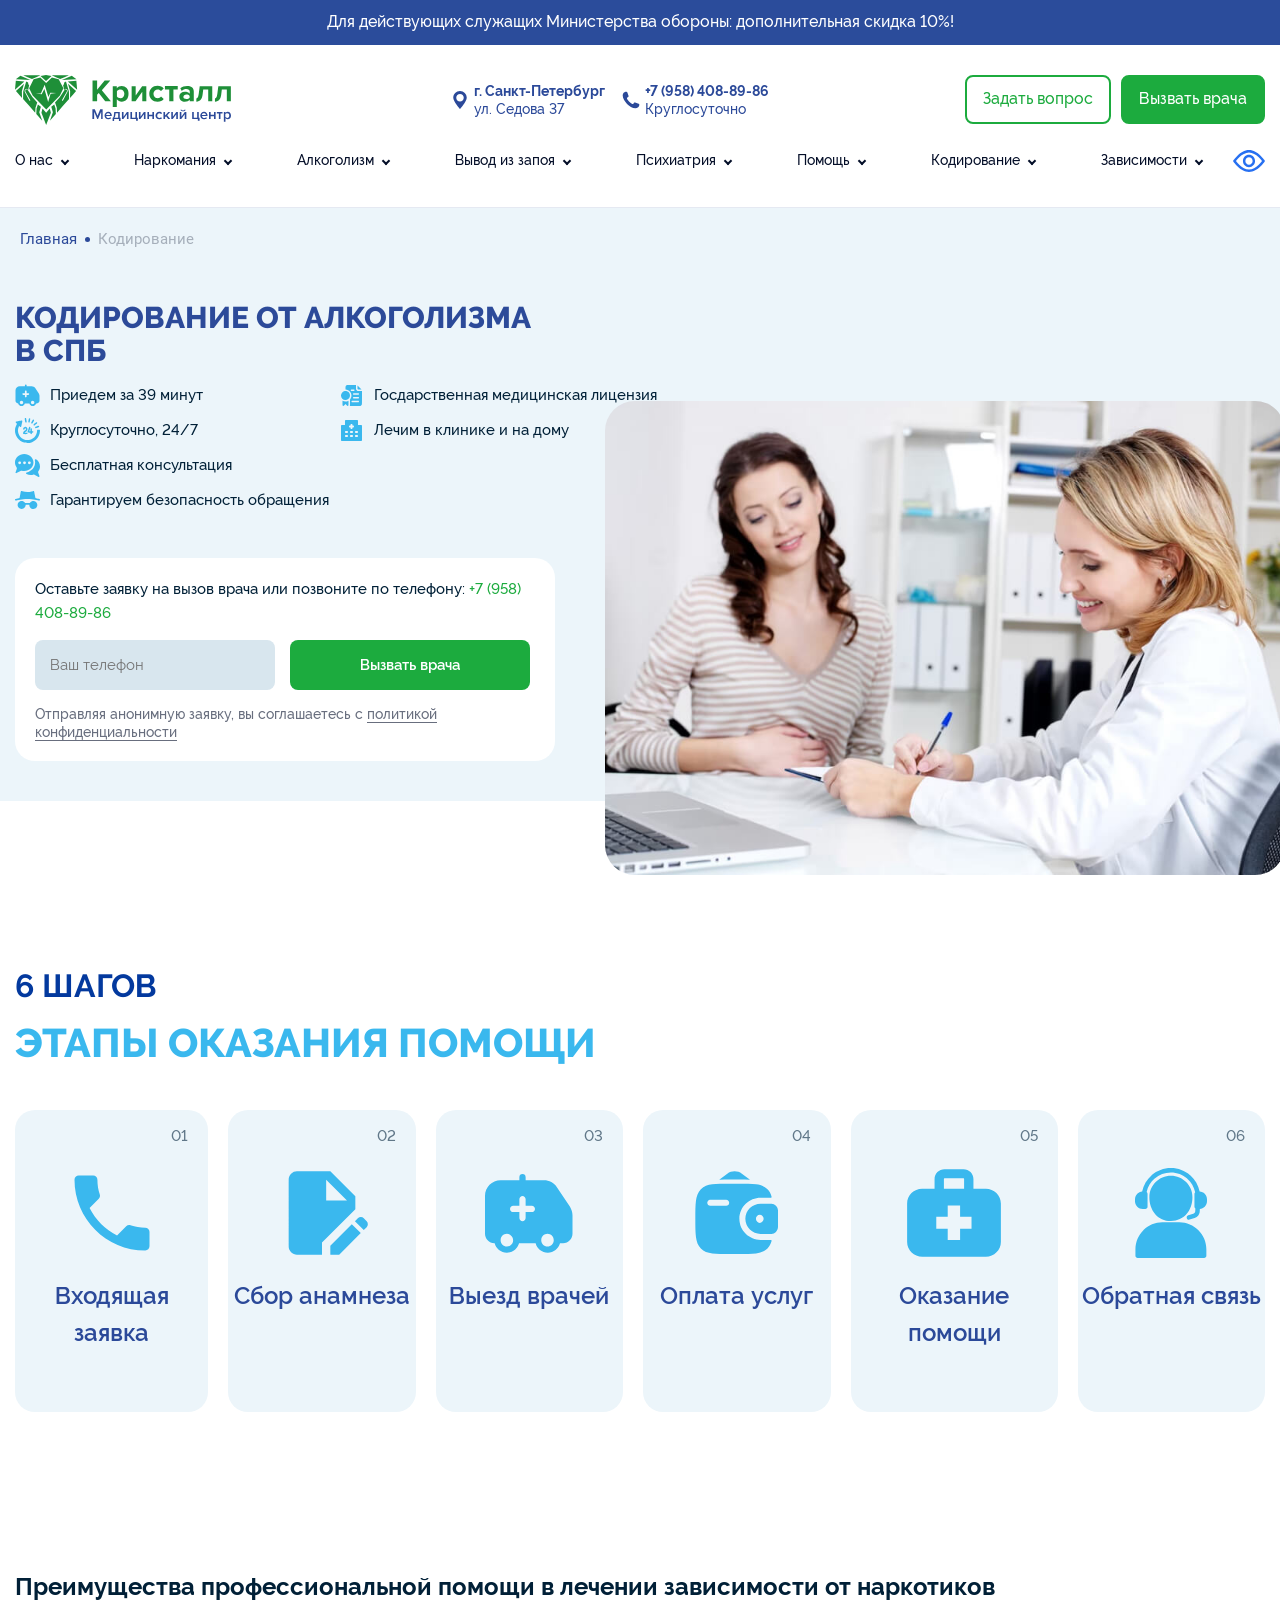
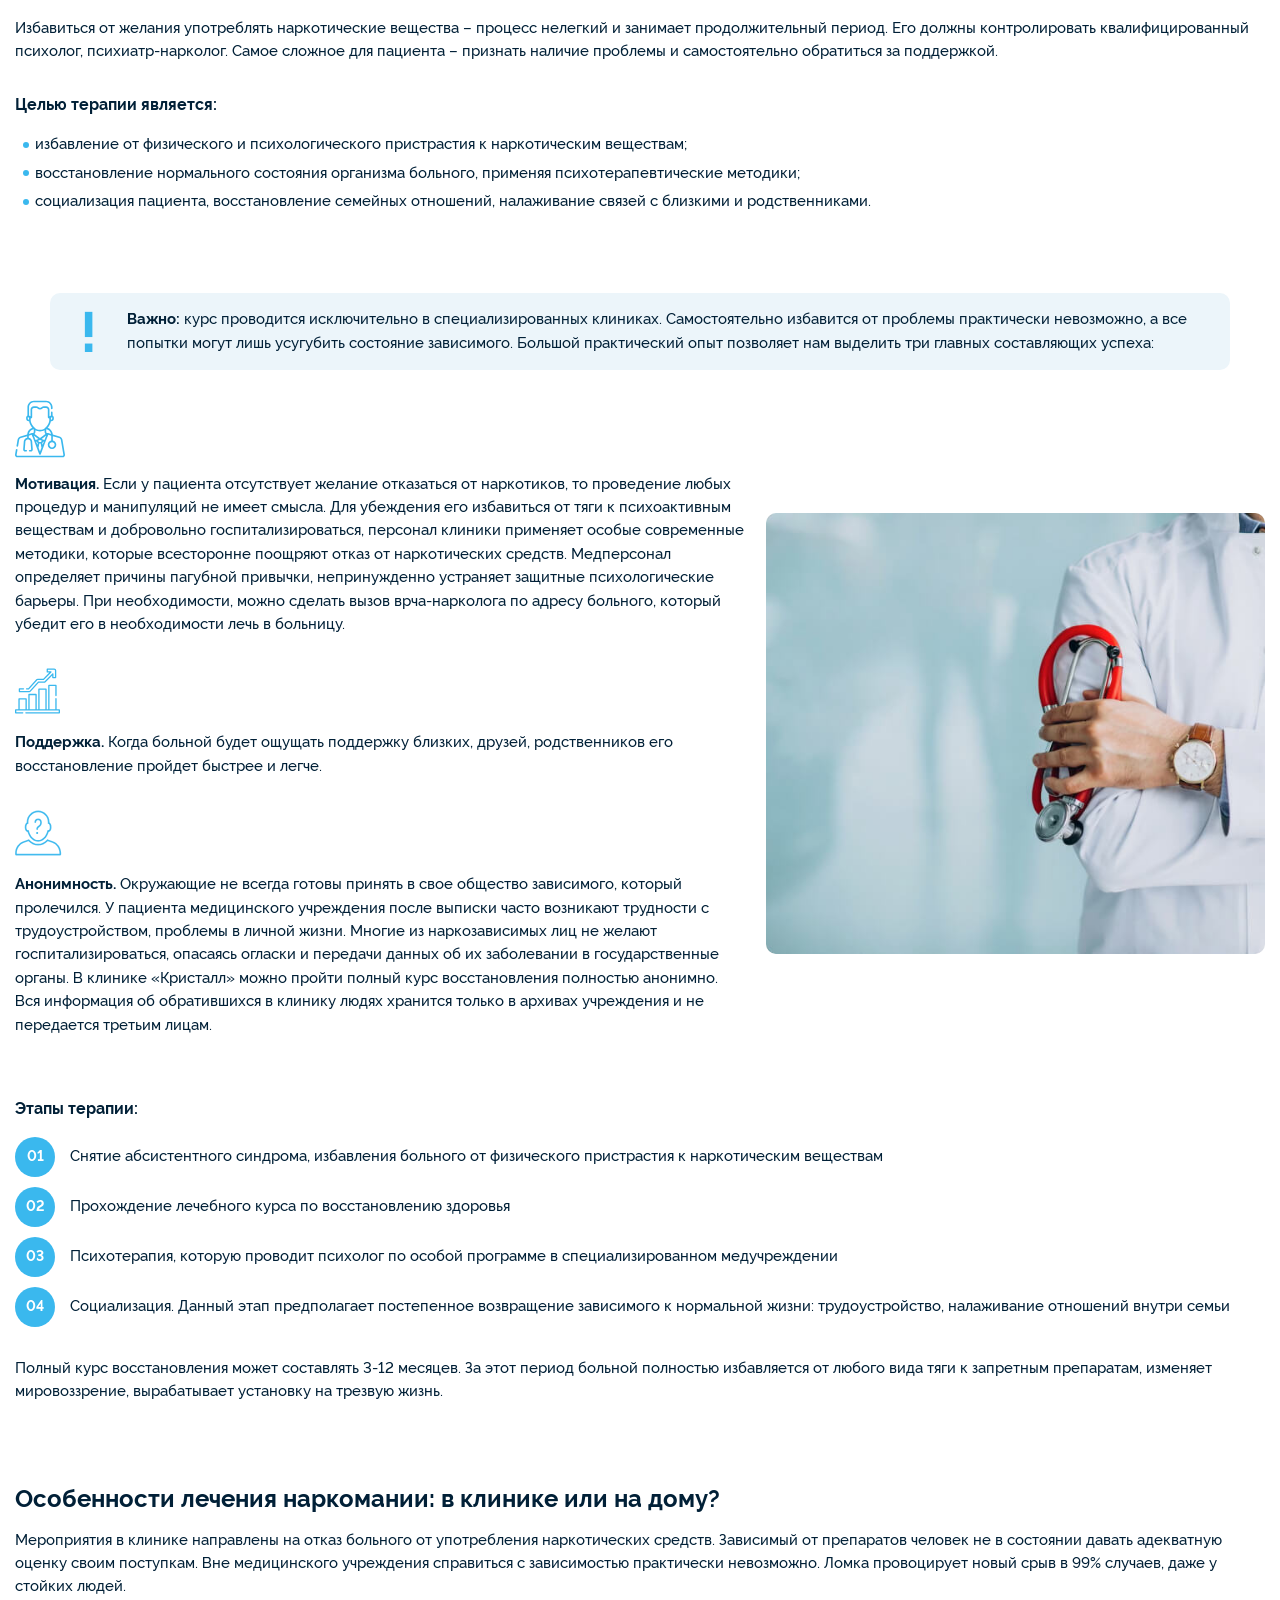
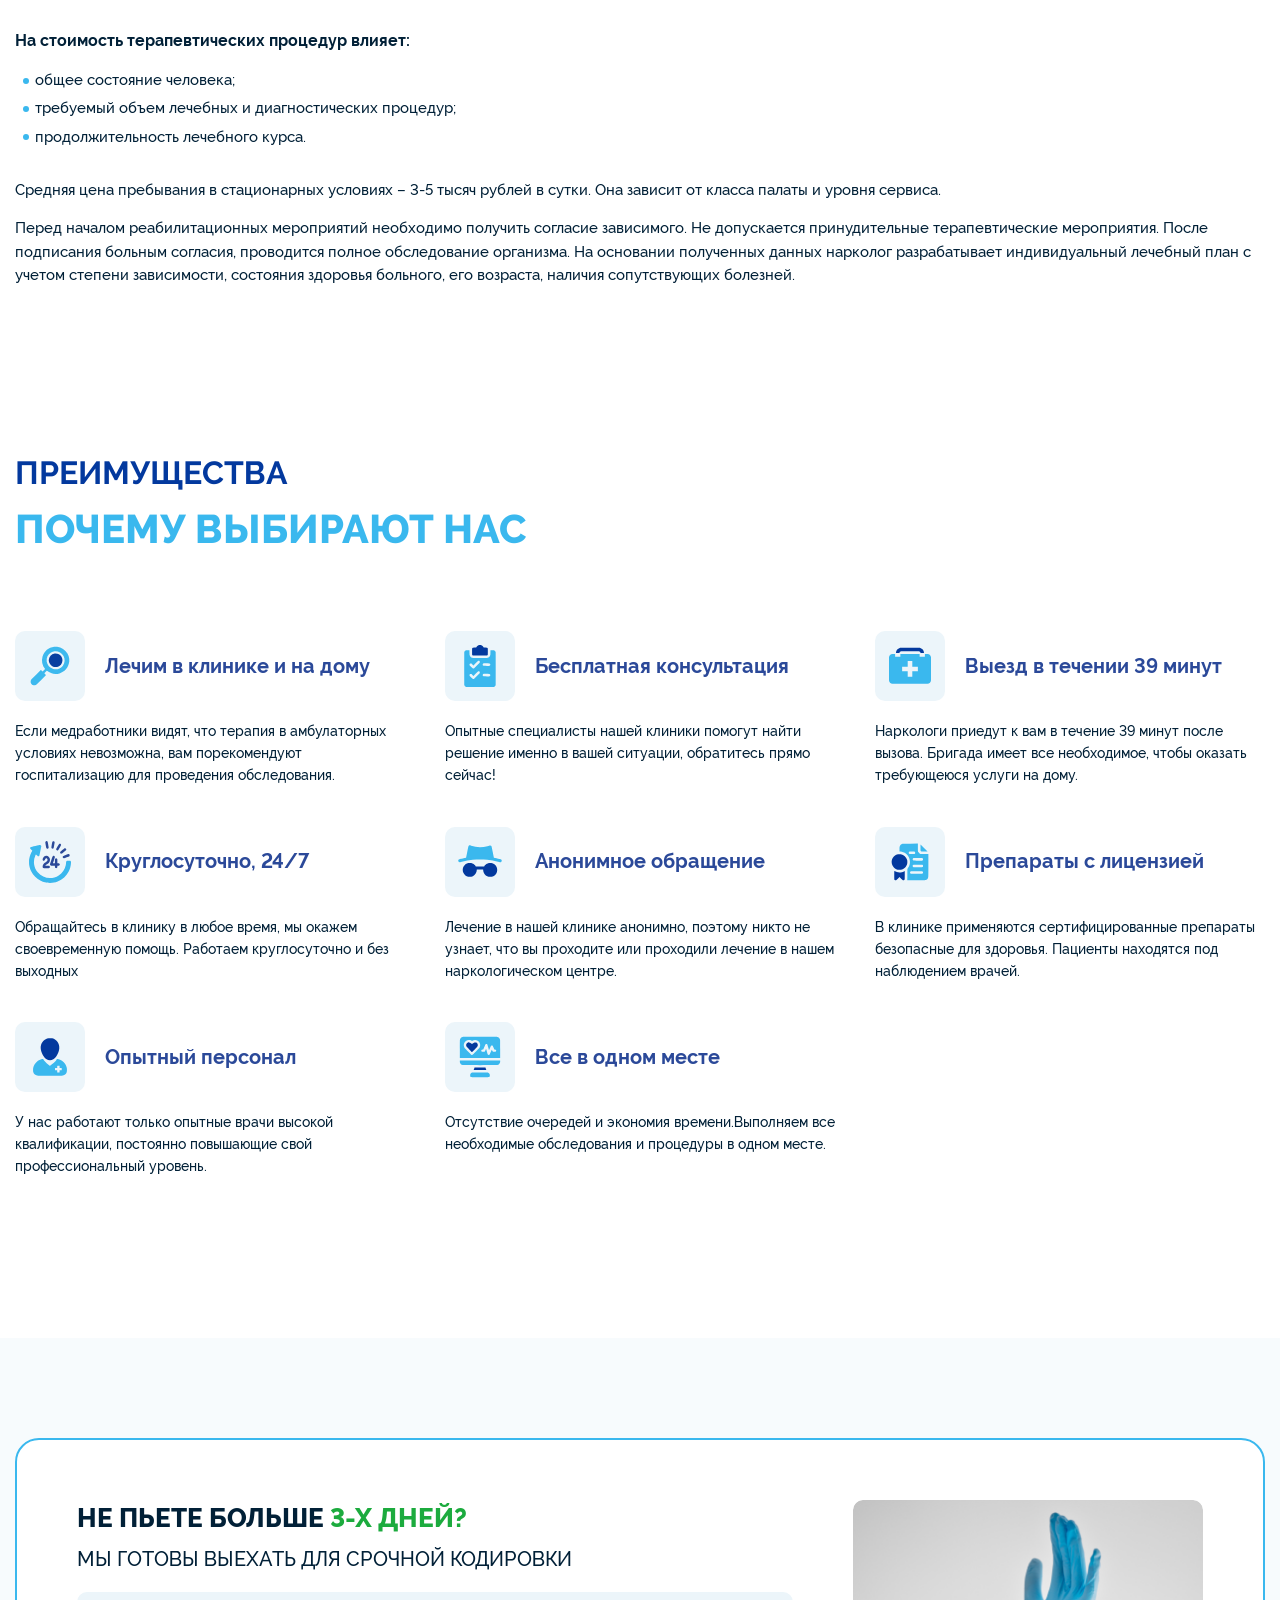
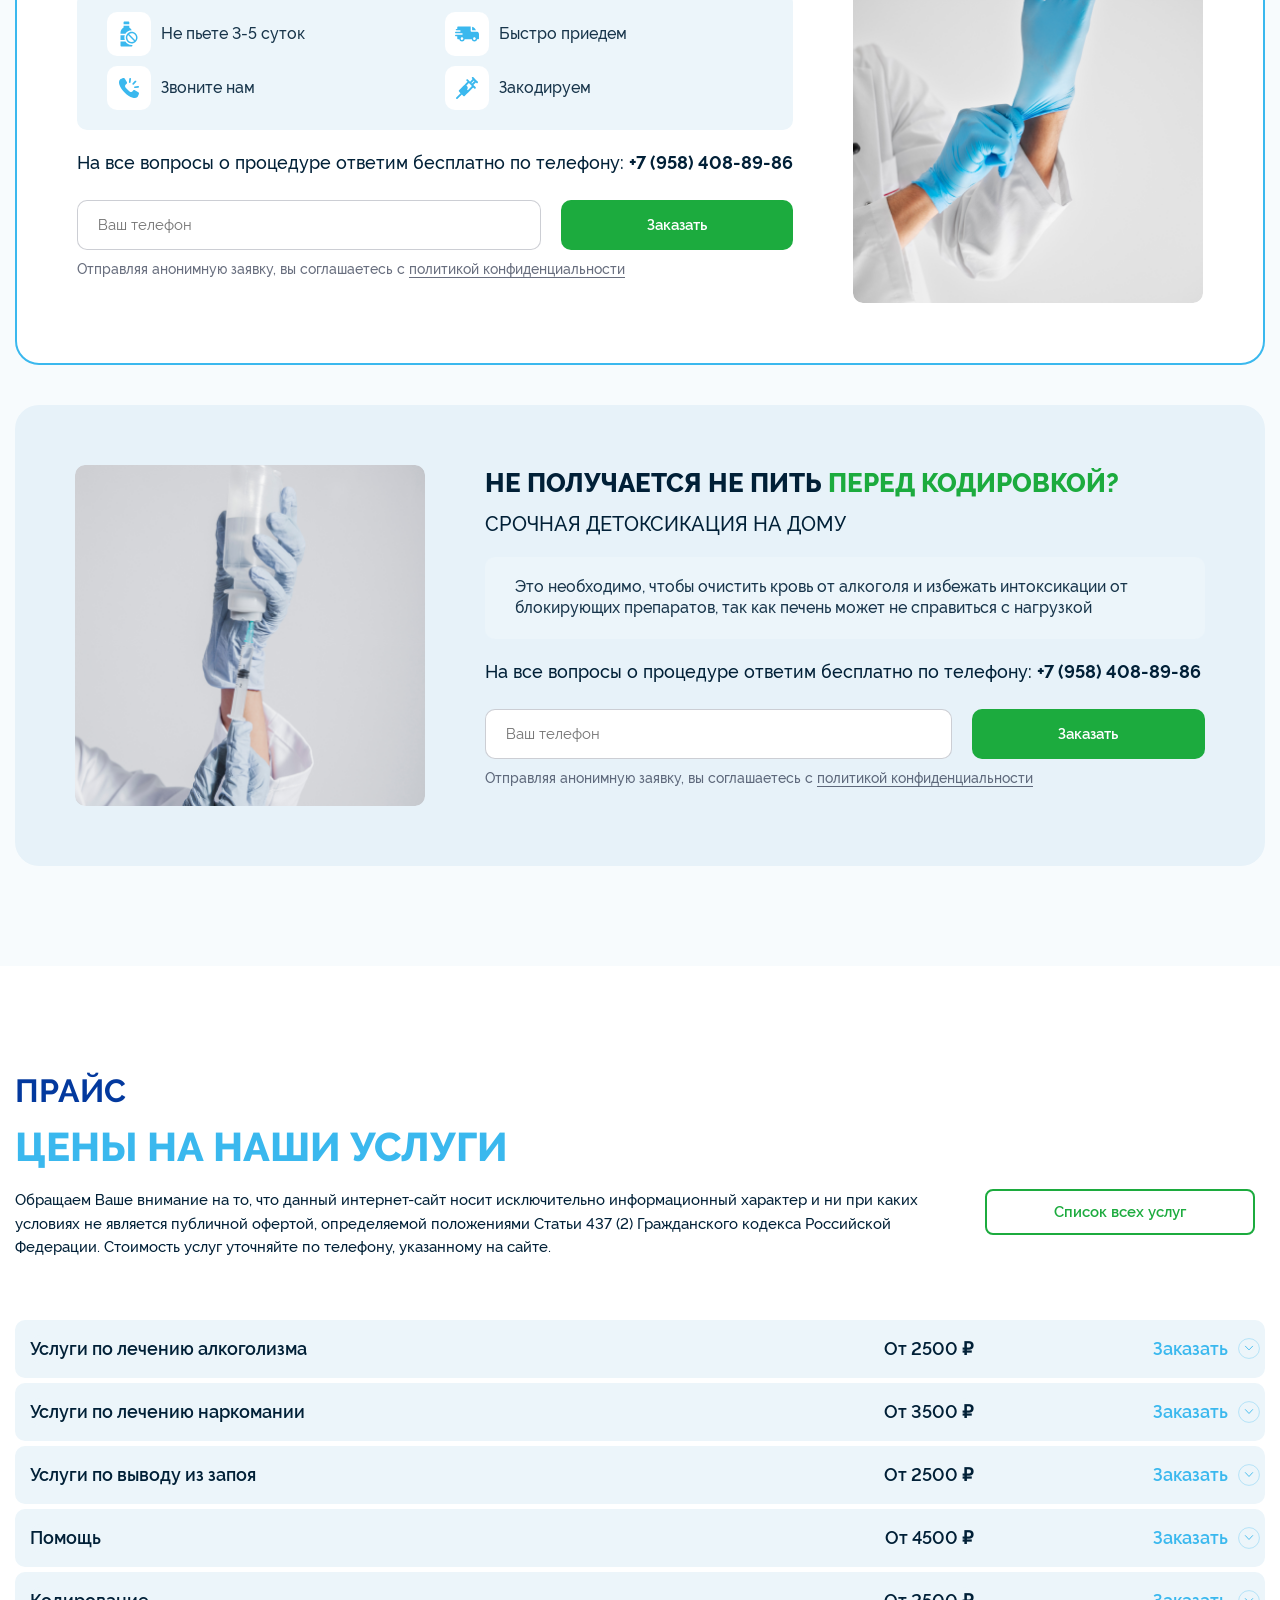
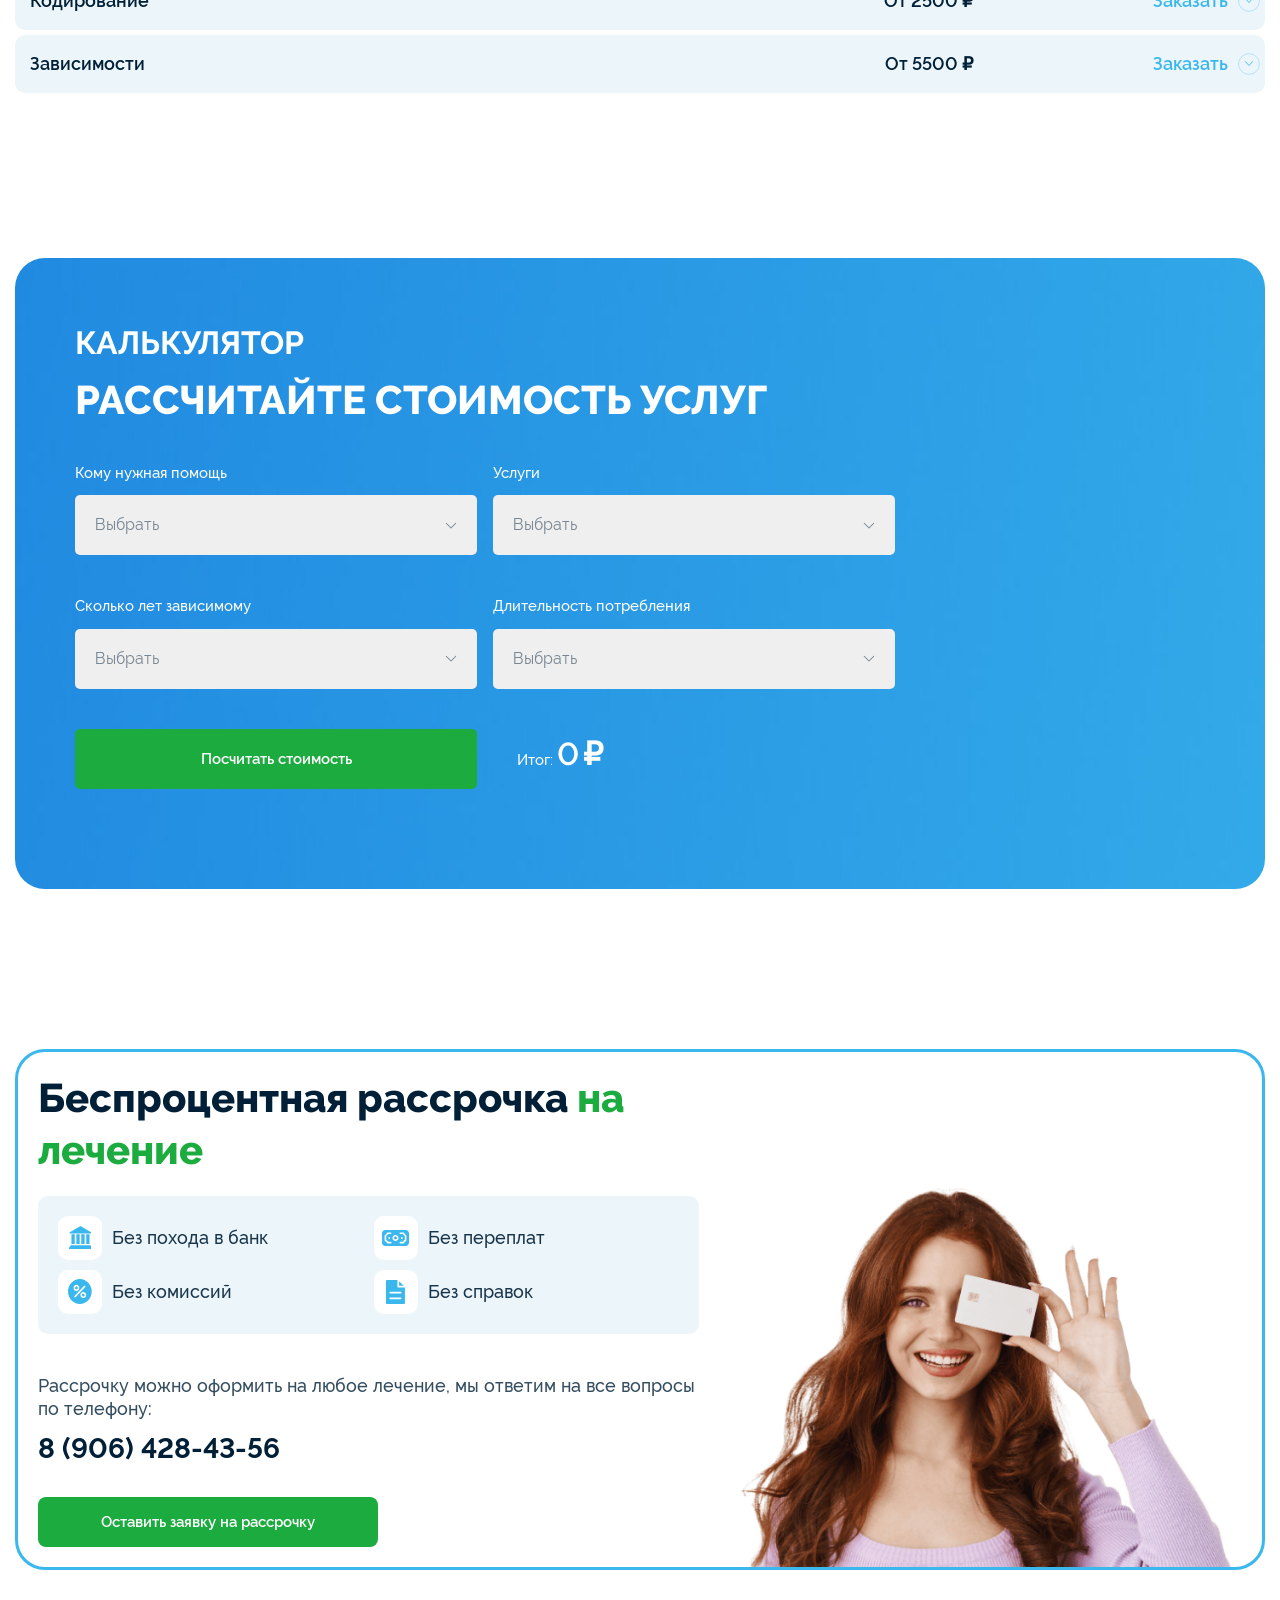
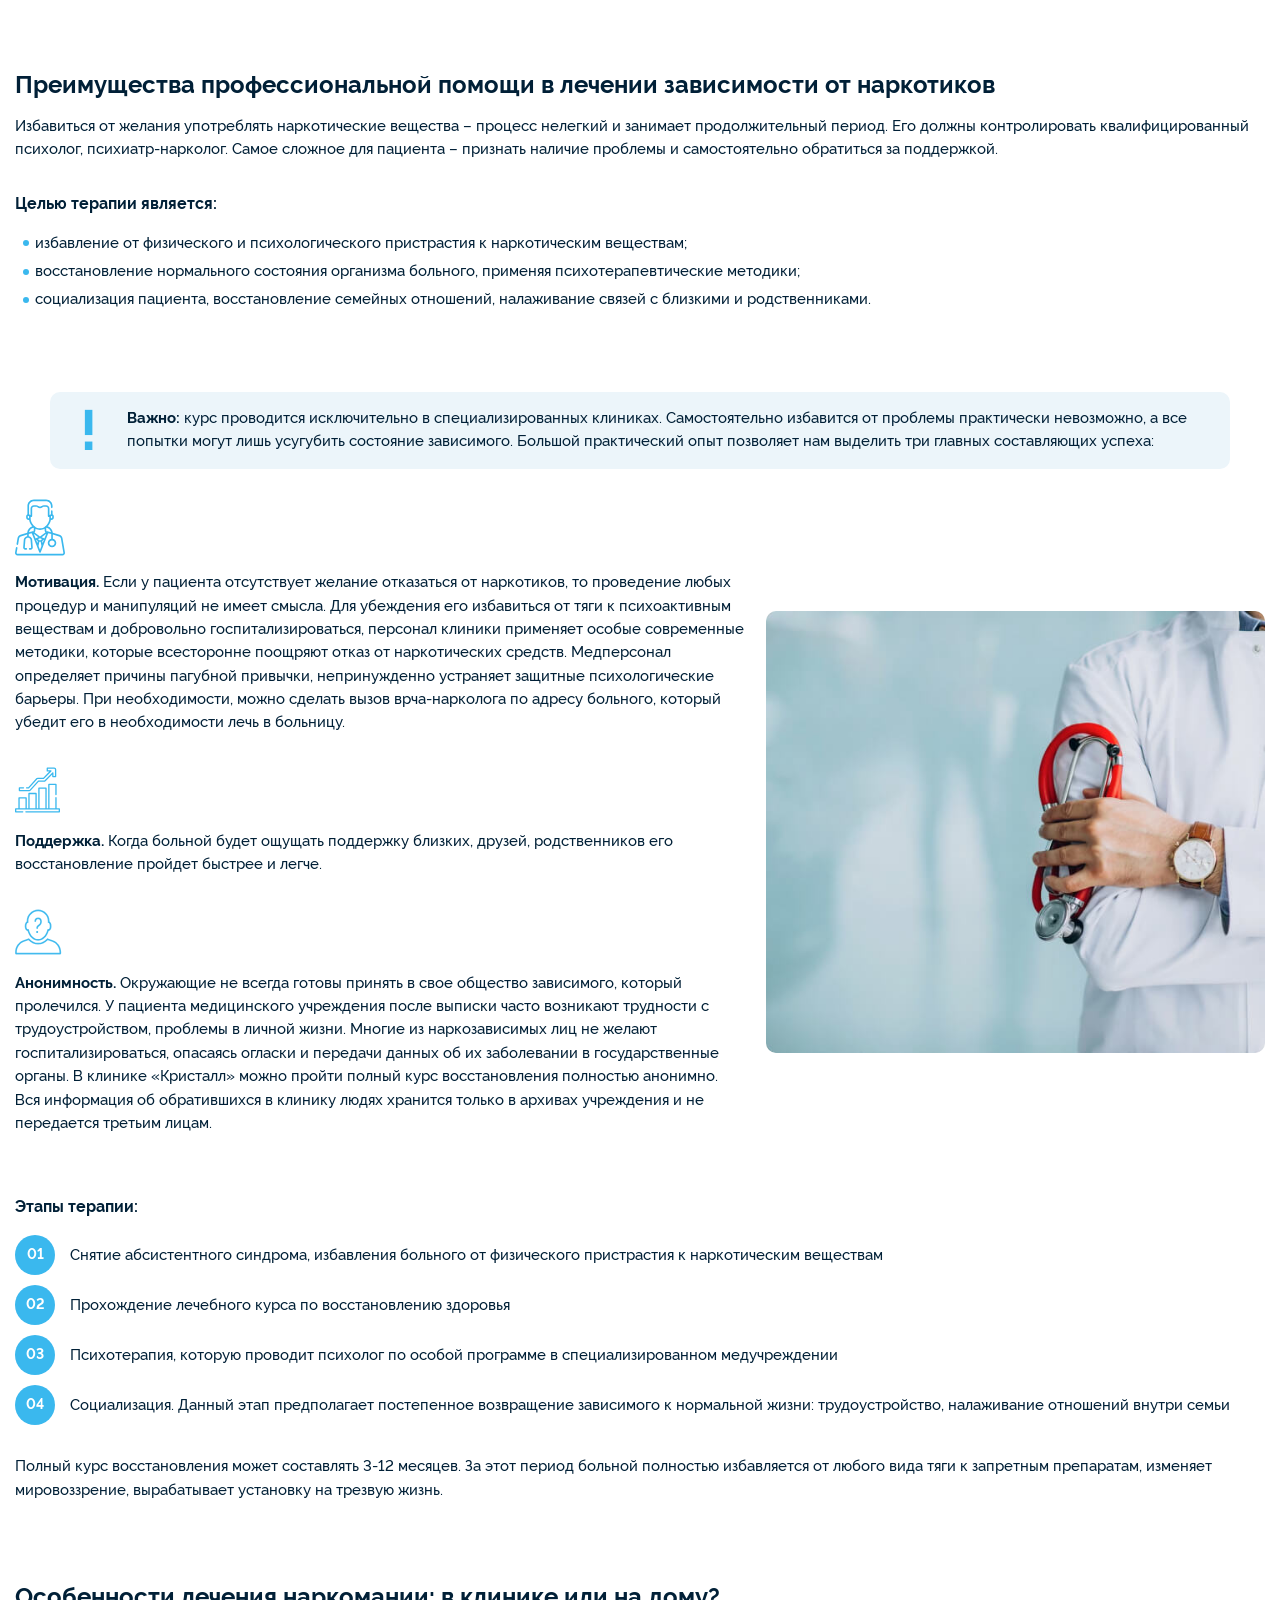
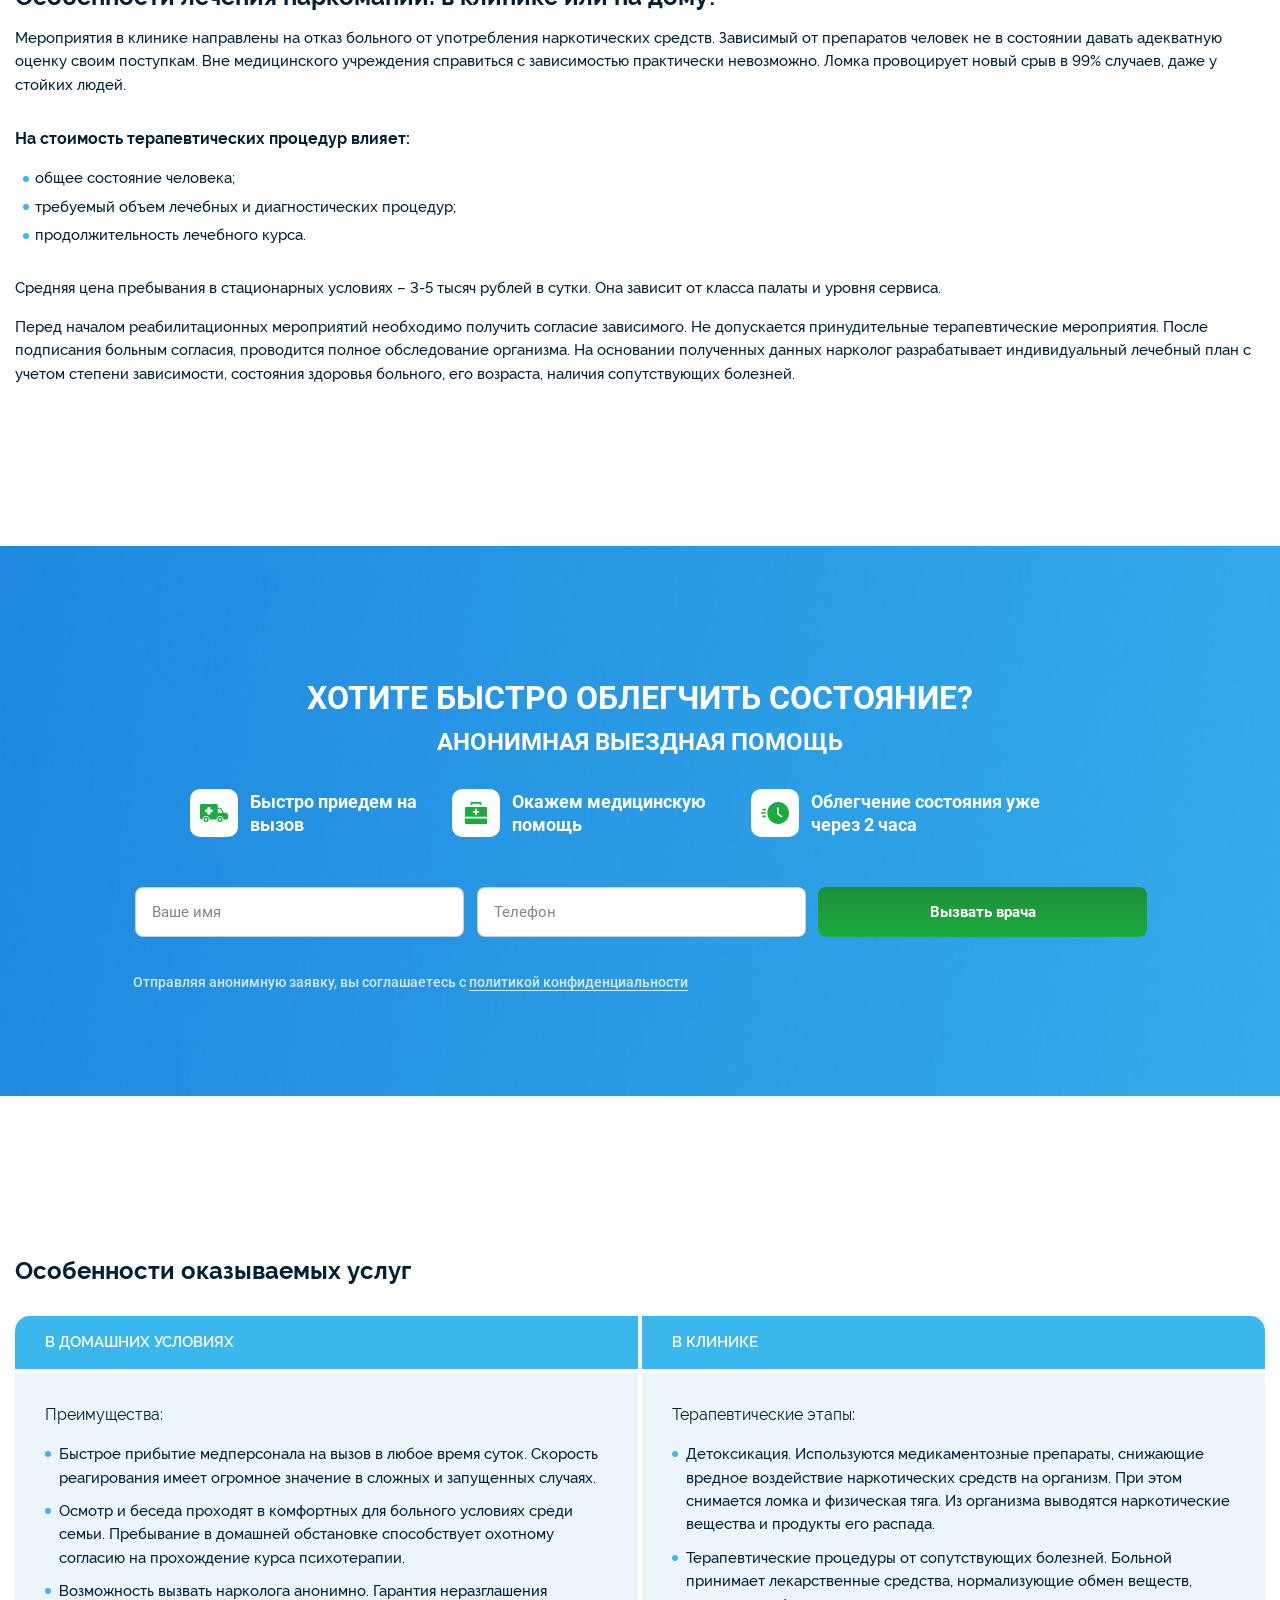
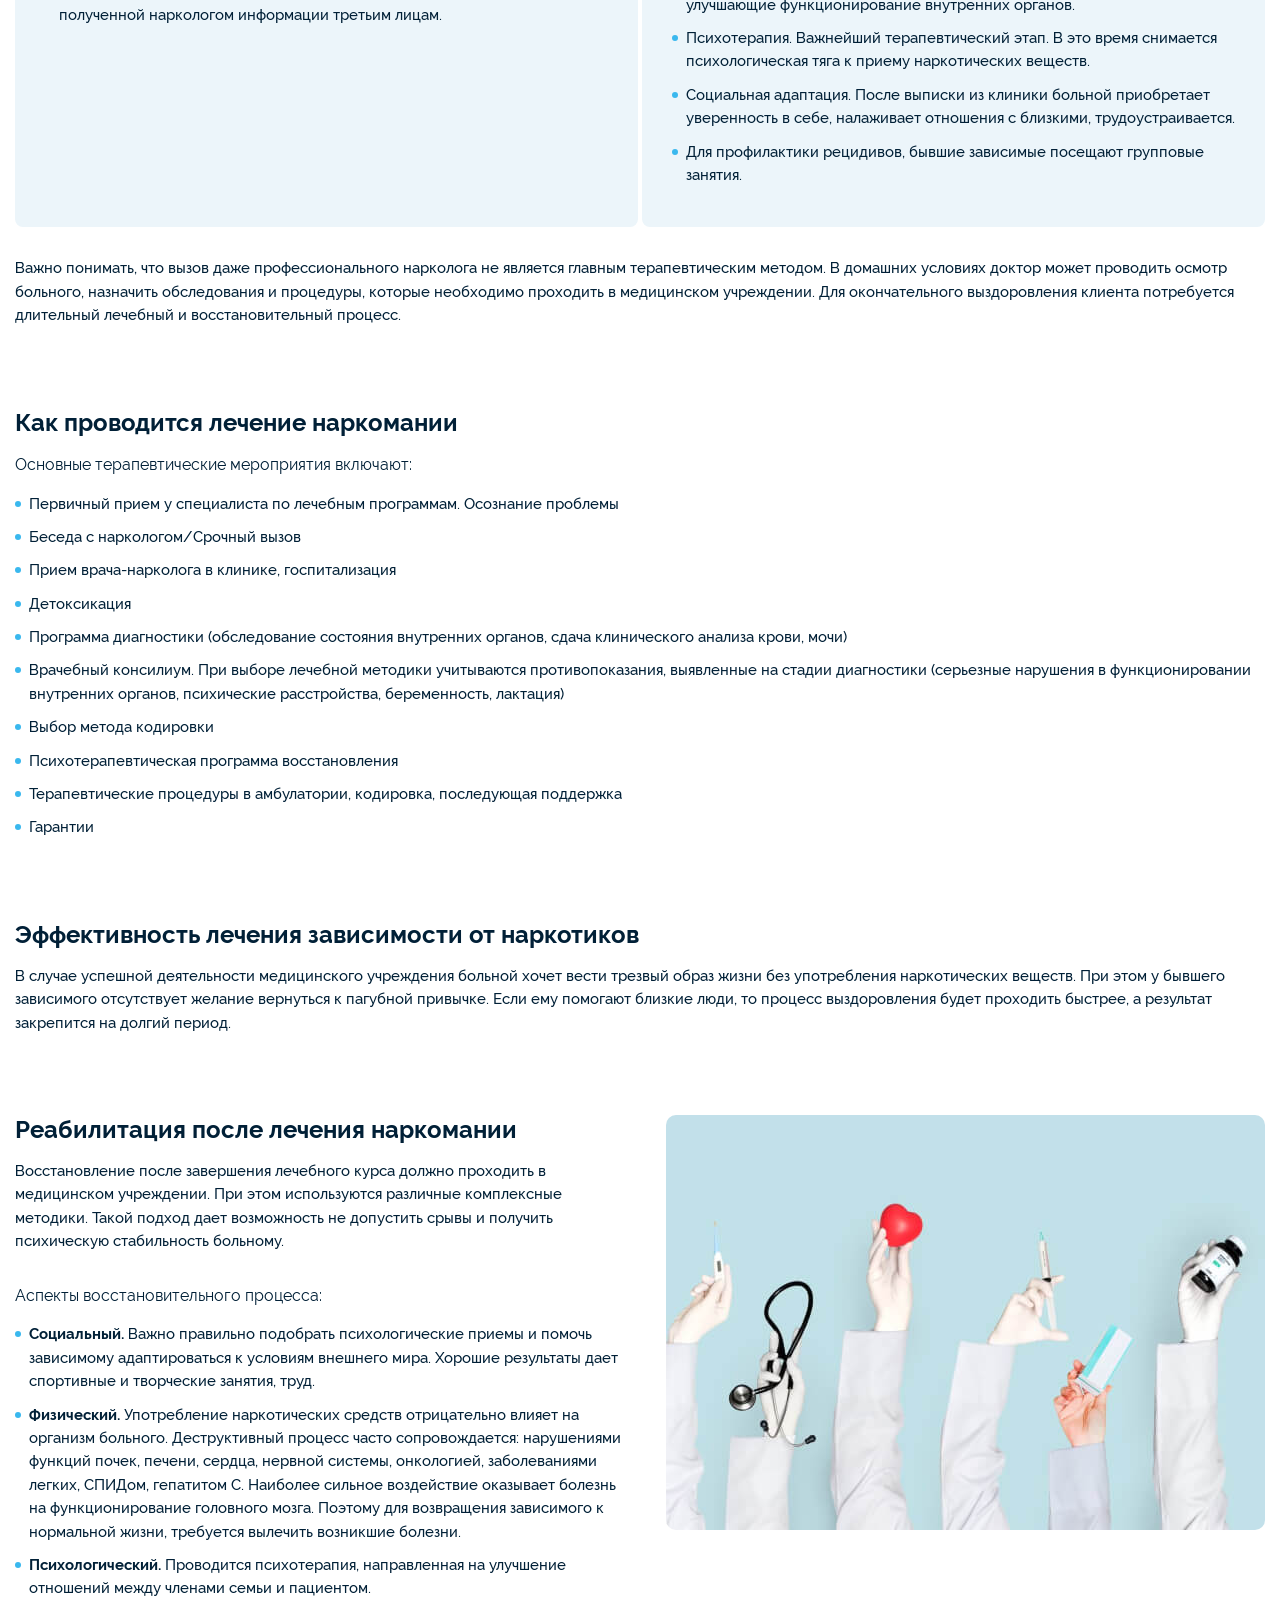
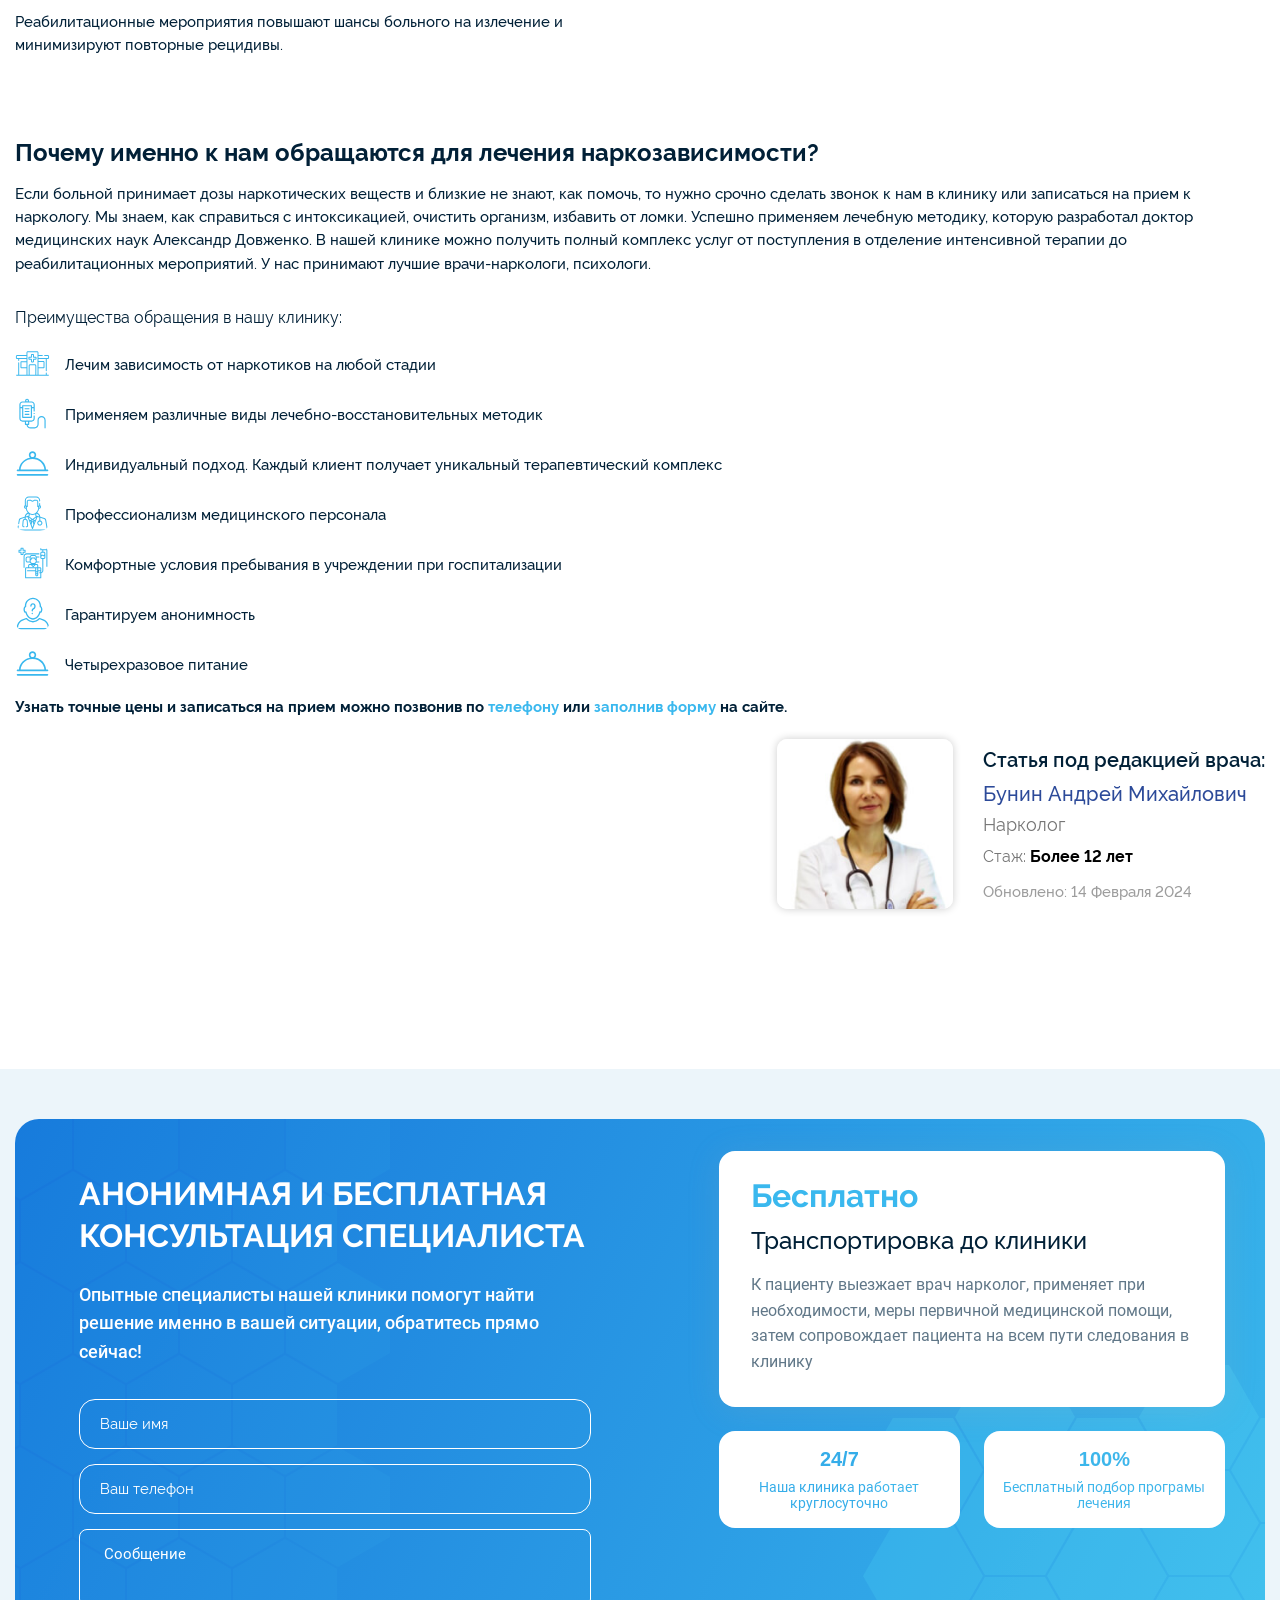
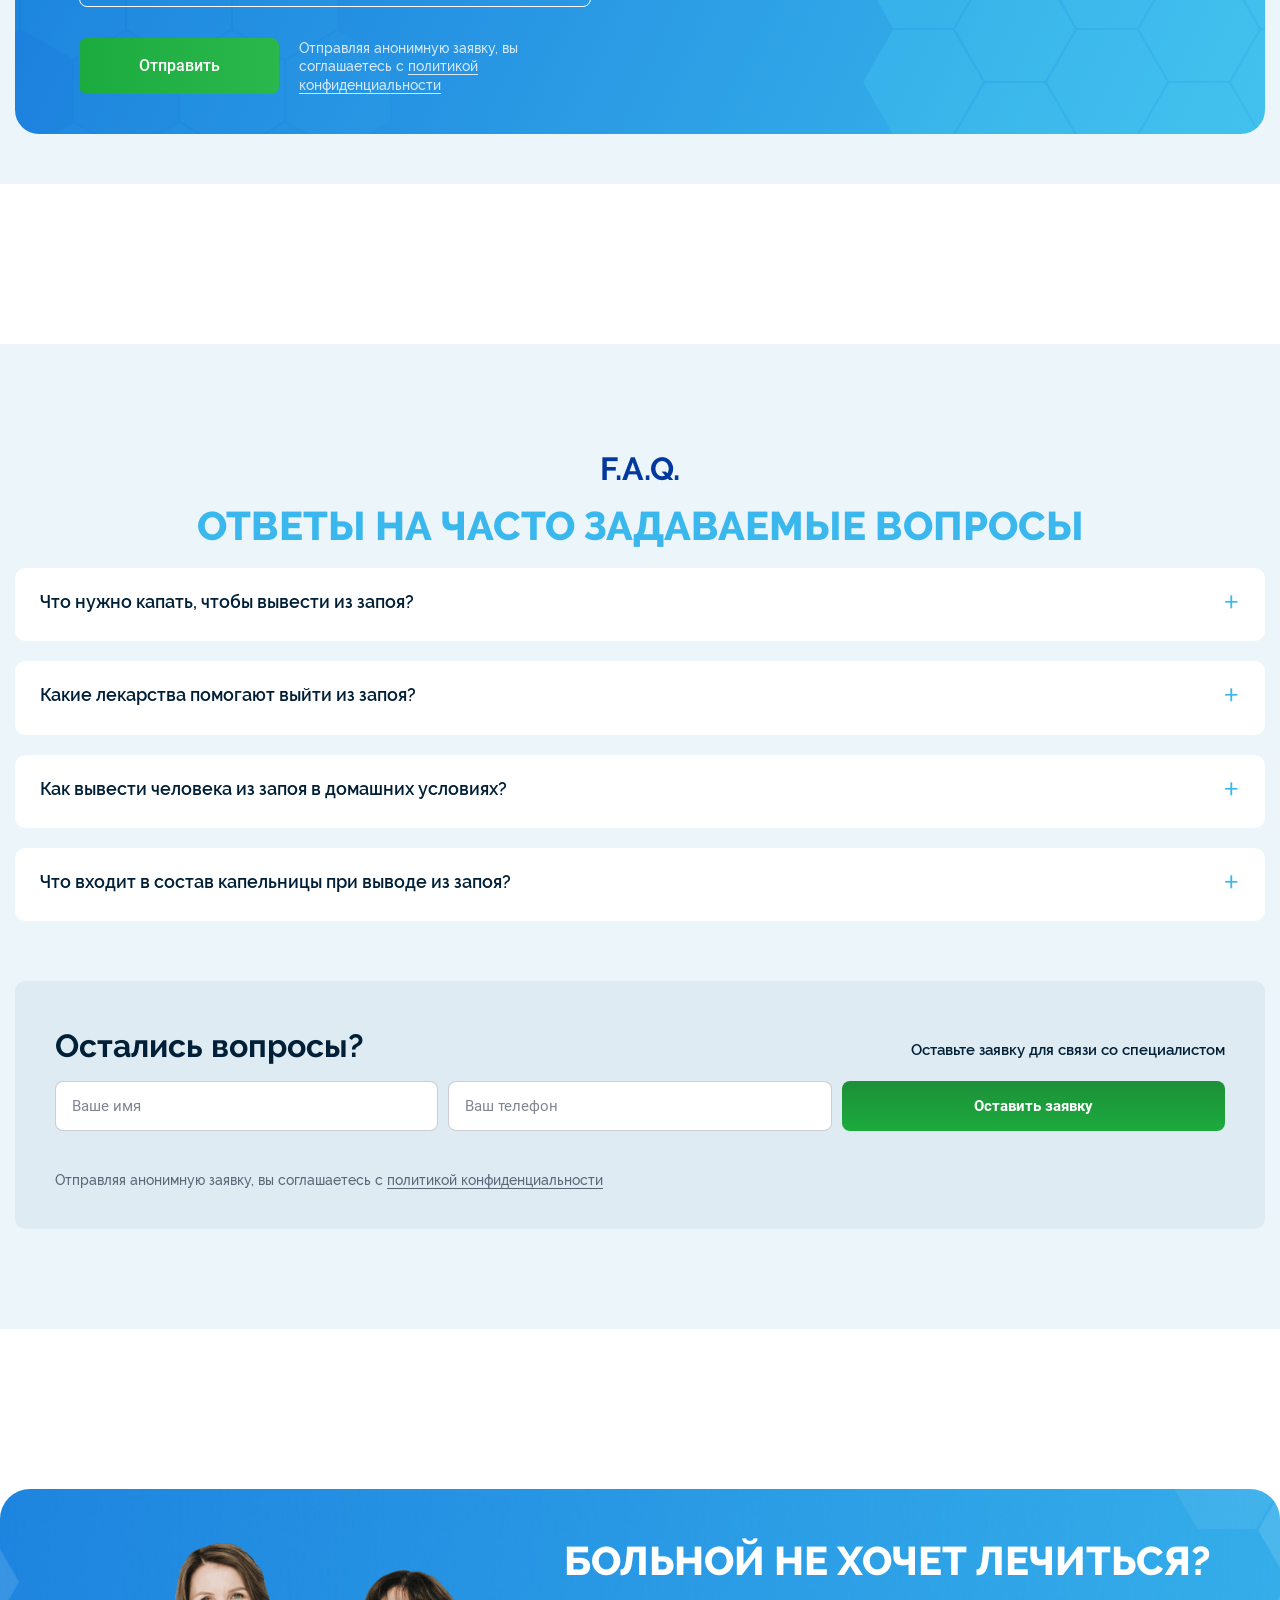
==== kodirovanie.html @ ef5251d4 "finaly" ====
<!DOCTYPE html>
<html lang="ru">

<head>
    <meta charset="UTF-8">
    <meta http-equiv="x-ua-compatible" content="ie=edge">
    <meta name="viewport" content="width=device-width, initial-scale=1, shrink-to-fit=no">
    <link rel="stylesheet" href="assets/css/build/fancybox.min.css">
    <link rel="stylesheet" href="assets/css/build/swiper.css">
    <link rel="stylesheet" href="assets/css/my_swiper.css">
    <link rel="stylesheet" href="assets/css/style.css">
    <script defer src="assets/js/swiper-bundle.js"></script>
    <script defer src="assets/js/fancybox.js"></script>
    <script defer src="assets/js/build/lidrekon-jquery.js"></script>
    <script defer src="assets/js/build/lidrekon.js"></script>
    <script defer src="assets/js/app.js"></script>
    <script type="text/javascript">
        document.addEventListener('DOMContentLoaded', function () {
            let flagMap = false;
            const blockMap = document.getElementById('map');
            //const posTop = blockMap.getBoundingClientRect().top;
            if (blockMap) {
                console.log(blockMap)
                const mapBtn = document.getElementById('map__btn');
                if (mapBtn) {
                    mapBtn.addEventListener('click', () => {
                        if (!document.querySelector('[src="https://api-maps.yandex.ru/2.1/?apikey=ваш API-ключ&lang=ru_RU"]')) {
                            const script = document.createElement('script');
                            script.type = 'text/javascript';
                            script.src = 'https://api-maps.yandex.ru/2.1/?apikey=ваш API-ключ&lang=ru_RU';
                            document.head.appendChild(script);
                        };
                        setTimeout(function () {
                            ymaps.ready(init);

                            function init() {
                                const map = document.querySelector('#map');

                                if (map) {
                                    var myMap = new ymaps.Map("map", {
                                        center: [59.887349, 30.421384],
                                        zoom: 16,
                                    });
                                    var myPlacemark = new ymaps.Placemark([59.887349, 30.421384], {}, {
                                        iconLayout: 'default#image',
                                    });
                                    myMap.geoObjects.add(myPlacemark);
                                };
                            }
                            flagMap = true;
                            mapBtn.classList.add('active');
                        }, 1000)

                    })
                }

            }
        });
    </script>
    <title>Тут титл</title>
</head>

<body>
    <div class="jaw">
        <div class="jaw__container container">
            <p class="jaw__text">
                Для действующих служащих Министерства обороны: дополнительная скидка 10%!
            </p>
        </div>
    </div>
    <header class="header">
        <div class="header__bottom" id="#header__bottom">
            <div class="container">
                <div class="header__bottom-content--mobile">
                    <div class="header__bottom-content">
                        <div class="header__bottom-intro">
                            <a href="index.html" class="header__logo logo">
                                <picture>
                                    <source class="logo-img" srcset="assets/img/logo-mobile.svg" type="image/svg+xml">
                                    <img class="logo-img" src="assets/img/logo-mobile.png"
                                        alt="Кристалл медицинский центр">
                                </picture>
                            </a>
                            <div class="header__bottom-item">
                                <div class="header__bottom-item-p">
                                    <a href="tel:+79584088986" class="header__bottom-item-p-title"> +7 (958)
                                        408-89-86</a>
                                    Круглосуточно
                                </div>
                            </div>
                        </div>
                    </div>
                    <div class="burger__menu">
                        <span></span>
                    </div>
                </div>
                <div class="header__bottom-content--burger">
                    <div class="header__bottom-content">
                        <div class="header__bottom-intro">
                            <a href="index.html" class="header__logo logo">
                                <picture>
                                    <source class="logo-img" srcset="assets/img/logo.svg" type="image/svg+xml">
                                    <img class="logo-img" src="assets/img/logo.png" alt="Кристалл медицинский центр">
                                </picture>
                            </a>
                            <div class="header__bottom-item header__bottom-item--line">
                                Принимаем вызовы 24/7, без выходных. <br>
                                Гарантируем анонимность обращения
                            </div>
                        </div>
                        <div class="header__bottom-intro">
                            <div class="header__bottom-item">
                                <picture>
                                    <source class="icon-header" srcset="assets/img/icon/map.svg" type="image/svg+xml">
                                    <img class="icon-header" src="assets/img/icon/map.png" alt="map">
                                </picture>
                                <a href="#" class="header__bottom-item-p">
                                    <span class="header__bottom-item-p-title"> г. Санкт-Петербург </span>
                                    ул. Седова 37
                                </a>
                            </div>
                            <div class="header__bottom-item">
                                <picture>
                                    <source class="icon-header" srcset="assets/img/icon/phone.svg" type="image/svg+xml">
                                    <img class="icon-header" src="assets/img/icon/phone.png" alt="map">
                                </picture>
                                <div class="header__bottom-item-p">
                                    <a href="tel:+79584088986" class="header__bottom-item-p-title"> +7 (958)
                                        408-89-86</a>
                                    Круглосуточно
                                </div>
                            </div>
                        </div>
                        <div class="header__bottom-intro">
                            <div class="header__bottom-item header__bottom-item--btns">
                                <a href="#"
                                    class="header__bottom-item--btn btn__standart btn--opacity open-popup-second">
                                    <span class="header__bottom-item-p">
                                        Задать вопрос
                                    </span>
                                    <picture>
                                        <img src="assets/img/icon/calcul.svg" alt="calculator">
                                    </picture>
                                </a>
                                <a href="#" class="btn__standart header__bottom-item--btn open-popup-second">
                                    <picture>
                                        <source srcset="assets/img/icon/phone--white.svg" type="image/svg+xml">
                                        <img src="assets/img/icon/phone--white.png" alt="calculator">
                                    </picture>
                                    <div class="header__bottom-item-p">
                                        Вызвать врача
                                    </div>
                                </a>
                            </div>
                        </div>
                    </div>
                    <div class="header__bottom-content">
                        <nav class="header__nav">
                            <ul class="nav-item">
                                <li class="header__click-submenu">
                                    <a href="#">О нас</a>
                                    <div class="header__nav-item panel-title"> </div>
                                    <ul class="header__submenu panel-body">
                                        <li><a href="#">Статьи</a></li>
                                        <li><a href="#">Акции</a></li>
                                        <li><a href="#">Контакты</a></li>
                                        <li><a href="#">Врачи</a></li>
                                        <li><a href="#">Фотогалерея</a></li>
                                        <li><a href="#">Лицензия</a></li>
                                        <li><a href="#">Вакансии</a></li>
                                        <li><a href="#">Отзывы</a></li>
                                        <li><a href="#">Цены</a></li>
                                    </ul>
                                </li>
                            </ul>
                            <ul class="nav-item">
                                <li class="header__click-submenu">
                                    <a href="#">Наркомания</a>
                                    <div class="header__nav-item panel-title"> </div>
                                    <ul class="header__submenu panel-body">
                                        <li><a href="#">Статьи</a></li>
                                        <li><a href="#">Акции</a></li>
                                        <li><a href="#">Контакты</a></li>
                                        <li><a href="#">Врачи</a></li>
                                        <li><a href="#">Фотогалерея</a></li>
                                        <li><a href="#">Лицензия</a></li>
                                        <li><a href="#">Вакансии</a></li>
                                        <li><a href="#">Отзывы</a></li>
                                        <li><a href="#">Цены</a></li>
                                    </ul>
                                </li>
                            </ul>
                            <ul class="nav-item">
                                <li class="header__click-submenu">
                                    <a href="#">Алкоголизм</a>
                                    <div class="header__nav-item panel-title"> </div>
                                    <ul class="header__submenu panel-body">
                                        <li><a href="#">Статьи</a></li>
                                        <li><a href="#">Акции</a></li>
                                        <li><a href="#">Контакты</a></li>
                                        <li><a href="#">Врачи</a></li>
                                        <li><a href="#">Фотогалерея</a></li>
                                        <li><a href="#">Лицензия</a></li>
                                        <li><a href="#">Вакансии</a></li>
                                        <li><a href="#">Отзывы</a></li>
                                        <li><a href="#">Цены</a></li>
                                    </ul>
                                </li>
                            </ul>
                            <ul class="nav-item">
                                <li class="header__click-submenu">
                                    <a href="#">Вывод из запоя</a>
                                    <div class="header__nav-item panel-title"> </div>
                                    <ul class="header__submenu panel-body">
                                        <li><a href="#">Статьи</a></li>
                                        <li><a href="#">Акции</a></li>
                                        <li><a href="#">Контакты</a></li>
                                        <li><a href="#">Врачи</a></li>
                                        <li><a href="#">Фотогалерея</a></li>
                                        <li><a href="#">Лицензия</a></li>
                                        <li><a href="#">Вакансии</a></li>
                                        <li><a href="#">Отзывы</a></li>
                                        <li><a href="#">Цены</a></li>
                                    </ul>
                                </li>
                            </ul>
                            <ul class="nav-item">
                                <li class="header__click-submenu">
                                    <a href="#">Психиатрия</a>
                                    <div class="header__nav-item panel-title"> </div>
                                    <ul class="header__submenu panel-body">
                                        <li><a href="#">Статьи</a></li>
                                        <li><a href="#">Акции</a></li>
                                        <li><a href="#">Контакты</a></li>
                                        <li><a href="#">Врачи</a></li>
                                        <li><a href="#">Фотогалерея</a></li>
                                        <li><a href="#">Лицензия</a></li>
                                        <li><a href="#">Вакансии</a></li>
                                        <li><a href="#">Отзывы</a></li>
                                        <li><a href="#">Цены</a></li>
                                    </ul>
                                </li>
                            </ul>
                            <ul class="nav-item">
                                <li class="header__click-submenu">
                                    <a href="#">Помощь</a>
                                    <div class="header__nav-item panel-title"> </div>
                                    <ul class="header__submenu panel-body">
                                        <li><a href="#">Статьи</a></li>
                                        <li><a href="#">Акции</a></li>
                                        <li><a href="#">Контакты</a></li>
                                        <li><a href="#">Врачи</a></li>
                                        <li><a href="#">Фотогалерея</a></li>
                                        <li><a href="#">Лицензия</a></li>
                                        <li><a href="#">Вакансии</a></li>
                                        <li><a href="#">Отзывы</a></li>
                                        <li><a href="#">Цены</a></li>
                                    </ul>
                                </li>
                            </ul>
                            <ul class="nav-item">
                                <li class="header__click-submenu">
                                    <a href="#">Кодирование</a>
                                    <div class="header__nav-item panel-title"> </div>
                                    <ul class="header__submenu panel-body">
                                        <li><a href="#">Статьи</a></li>
                                        <li><a href="#">Акции</a></li>
                                        <li><a href="#">Контакты</a></li>
                                        <li><a href="#">Врачи</a></li>
                                        <li><a href="#">Фотогалерея</a></li>
                                        <li><a href="#">Лицензия</a></li>
                                        <li><a href="#">Вакансии</a></li>
                                        <li><a href="#">Отзывы</a></li>
                                        <li><a href="#">Цены</a></li>
                                    </ul>
                                </li>
                            </ul>
                            <ul class="nav-item">
                                <li class="header__click-submenu">
                                    <a href="#">Зависимости</a>
                                    <div class="header__nav-item panel-title"> </div>
                                    <ul class="header__submenu panel-body">
                                        <li><a href="#">Статьи</a></li>
                                        <li><a href="#">Акции</a></li>
                                        <li><a href="#">Контакты</a></li>
                                        <li><a href="#">Врачи</a></li>
                                        <li><a href="#">Фотогалерея</a></li>
                                        <li><a href="#">Лицензия</a></li>
                                        <li><a href="#">Вакансии</a></li>
                                        <li><a href="#">Отзывы</a></li>
                                        <li><a href="#">Цены</a></li>
                                    </ul>
                                </li>
                            </ul>
                        </nav>
                        <div class="header__bottom-content__icon">
                            <div class="eye-version">
                                <img width="32" height="32" id="specialButton" style="cursor:pointer;"
                                    src="assets/img/icon/lidrecon.svg" alt="ВЕРСИЯ ДЛЯ СЛАБОВИДЯЩИХ"
                                    title="ВЕРСИЯ ДЛЯ СЛАБОВИДЯЩИХ" class="aspect-ratio">
                            </div>
                        </div>
                    </div>
                </div>
                <div class="header__bottom-item header__bottom-item--btns header__bottom-item--btns_mobile">
                    <a href="#" class="header__bottom-item--btn btn__standart btn--opacity open-popup-second">
                        <span class="header__bottom-item-p">
                            Задать вопрос
                        </span>
                        <picture>
                            <img src="assets/img/icon/calcul.svg" alt="calculator">
                        </picture>
                    </a>
                    <a href="#" class="btn__standart header__bottom-item--btn open-popup-second">
                        <picture>
                            <source srcset="assets/img/icon/phone--white.svg" type="image/svg+xml">
                            <img src="assets/img/icon/phone--white.png" alt="calculator">
                        </picture>
                        <div class="header__bottom-item-p">
                            Вызвать врача
                        </div>
                    </a>
                </div>
            </div>
        </div>
    </header>

    <main class="main">
        <section class="into section-margin">
            <div class="container">
                <div class="into-inner">
                    <ul class="breadcrumbs">
                        <li><a href="#">Главная</a></li>
                        <li><a href="#">Кодирование</a></li>
                    </ul>
                    <div>
                        <div>
                            <h1>Кодирование от алкоголизма в СПБ</h1>
                            <ul>
                                <li>
                                    <picture>
                                        <source srcset="assets/img/lechenie/noun-ambulance.svg" type="image/svg+xml">
                                        <img src="assets/img/lechenie/noun-ambulance.png" alt="noun-ambulance">
                                    </picture>
                                    Приедем за 39 минут
                                </li>
                                <li>
                                    <picture>
                                        <source srcset="assets/img/lechenie/24-hours.svg" type="image/svg+xml">
                                        <img src="assets/img/lechenie/24-hours.png" alt="24-hours">
                                    </picture>
                                    Круглосуточно, 24/7
                                </li>
                                <li>
                                    <picture>
                                        <source srcset="assets/img/lechenie/noun-chat.svg" type="image/svg+xml">
                                        <img src="assets/img/lechenie/noun-chat.png" alt="noun-chat">
                                    </picture>
                                    Бесплатная консультация
                                </li>
                                <li>
                                    <picture>
                                        <source srcset="assets/img/lechenie/incognito.svg" type="image/svg+xml">
                                        <img src="assets/img/lechenie/incognito.png" alt="incognito">
                                    </picture>
                                    Гарантируем безопасность обращения
                                </li>

                                <li>
                                    <picture>
                                        <source srcset="assets/img/lechenie/certificate.svg" type="image/svg+xml">
                                        <img src="assets/img/lechenie/certificate.png" alt="certificate">
                                    </picture>
                                    Госдарственная медицинская лицензия
                                </li>
                                <li>
                                    <picture>
                                        <source srcset="assets/img/lechenie//uis_hospital.svg" type="image/svg+xml">
                                        <img src="assets/img/lechenie/uis_hospital.png" alt="/uis_hospital">
                                    </picture>
                                    Лечим в клинике и на дому
                                </li>
                            </ul>
                            <form action="">
                                <span>Оставьте заявку на вызов врача или позвоните по телефону: <a href="#">+7 (958)
                                        408-89-86</a>
                                </span>
                                <label class="user-input-wrp">
                                    <input type="tel" class="form--phone" placeholder="Ваш телефон" required />
                                </label>
                                <button class="btn__standart" type="submit">Вызвать врача</button>
                                <p class="form-policy">
                                    Отправляя анонимную заявку, вы соглашаетесь
                                    с <a href="#">политикой конфиденциальности</a>
                                </p>
                            </form>
                        </div>
                        <div>
                            <img src="assets/img/lechenie.jpg" alt="lechenie">
                        </div>
                    </div>
                </div>
            </div><!--container-->
        </section><!--into-->
        <section class="stage section-margin element-animation">
            <div class="container">
                <h2 class="section-title">6 шагов</h2>
                <h2 class="section-subtitle">этапы оказания помощи</h2>
                <div class="stage-inner">

                    <div class="stage-item">
                        <div class="stage-number">01</div>
                        <div class="stage-img">
                            <picture>
                                <source srcset="assets/img/stage/1.svg" type="image/svg+xml">
                                <img src="assets/img/stage/1.png" alt="stage1">
                            </picture>
                        </div>
                        <div class="stage-name">Входящая заявка</div>
                    </div><!--stage-item-->

                    <div class="stage-item">
                        <div class="stage-number">02</div>
                        <div class="stage-img">
                            <picture>
                                <source srcset="assets/img/stage/2.svg" type="image/svg+xml">
                                <img src="assets/img/stage/2.png" alt="stage2">
                            </picture>
                        </div>
                        <div class="stage-name">Сбор анамнеза</div>
                    </div><!--stage-item-->
                    <div class="stage-item">
                        <div class="stage-number">03</div>
                        <div class="stage-img">
                            <picture>
                                <source srcset="assets/img/stage/3.svg" type="image/svg+xml">
                                <img src="assets/img/stage/3.png" alt="stage3">
                            </picture>
                        </div>
                        <div class="stage-name">Выезд врачей</div>
                    </div><!--stage-item-->
                    <div class="stage-item">
                        <div class="stage-number">04</div>
                        <div class="stage-img">
                            <picture>
                                <source srcset="assets/img/stage/4.svg" type="image/svg+xml">
                                <img src="assets/img/stage/4.png" alt="stage4">
                            </picture>
                        </div>
                        <div class="stage-name">Оплата услуг</div>
                    </div><!--stage-item-->
                    <div class="stage-item">
                        <div class="stage-number">05</div>
                        <div class="stage-img">
                            <picture>
                                <source srcset="assets/img/stage/5.svg" type="image/svg+xml">
                                <img src="assets/img/stage/5.png" alt="stage5">
                            </picture>
                        </div>
                        <div class="stage-name">Оказание помощи</div>
                    </div><!--stage-item-->
                    <div class="stage-item">
                        <div class="stage-number">06</div>
                        <div class="stage-img">
                            <picture>
                                <source srcset="assets/img/stage/6.svg" type="image/svg+xml">
                                <img src="assets/img/stage/6.png" alt="stage6">
                            </picture>
                        </div>
                        <div class="stage-name">Обратная связь</div>
                    </div><!--stage-item-->
                </div><!--stage-inner-->
            </div><!--container-->
        </section>
        <section class="plus section-margin">
            <div class="container">
                <div class="plus-inner">
                    <h3 class="section-title--small">Преимущества профессиональной помощи в лечении зависимости от
                        наркотиков
                    </h3>
                    <p>Избавиться от желания употреблять наркотические вещества – процесс нелегкий и занимает
                        продолжительный период. Его должны контролировать квалифицированный психолог, психиатр-нарколог.
                        Самое
                        сложное для пациента – признать наличие проблемы и самостоятельно обратиться за поддержкой.</p>
                    <ul>
                        <h6>Целью терапии является:</h6>
                        <li>избавление от физического и психологического пристрастия к наркотическим веществам;</li>
                        <li>восстановление нормального состояния организма больного, применяя психотерапевтические
                            методики;
                        </li>
                        <li>социализация пациента, восстановление семейных отношений, налаживание связей с близкими и
                            родственниками.</li>
                    </ul>
                    <div class="plus-important">
                        <p>
                            <span>Важно:</span> курс проводится исключительно в специализированных клиниках.
                            Самостоятельно
                            избавится от проблемы практически невозможно, а все попытки могут лишь усугубить состояние
                            зависимого. Большой практический опыт позволяет нам выделить три главных составляющих
                            успеха:
                        </p>
                    </div>
                    <div class="plus__center">
                        <div class="plus__center-item plus__center-item--big">
                            <div class="plus__center-elem">
                                <picture>
                                    <source srcset="assets/img/plus/1.svg" type="image/svg+xml">
                                    <img src="assets/img/plus/1.png" alt="Мотивация">
                                </picture>
                                <p>
                                    <span>Мотивация.</span>
                                    Если у пациента отсутствует желание отказаться от наркотиков, то проведение любых
                                    процедур и
                                    манипуляций не имеет смысла. Для убеждения его избавиться от тяги к психоактивным
                                    веществам
                                    и добровольно госпитализироваться, персонал клиники применяет особые современные
                                    методики,
                                    которые всесторонне поощряют отказ от наркотических средств. Медперсонал определяет
                                    причины
                                    пагубной привычки, непринужденно устраняет защитные психологические барьеры. При
                                    необходимости, можно сделать вызов врча-нарколога по адресу больного, который убедит
                                    его в
                                    необходимости лечь в больницу.
                                </p>
                            </div>
                            <div class="plus__center-elem">
                                <picture>
                                    <source srcset="assets/img/plus/2.svg" type="image/svg+xml">
                                    <img src="assets/img/plus/2.png" alt="Поддержка">
                                </picture>
                                <p>
                                    <span>Поддержка.</span>
                                    Когда больной будет ощущать поддержку близких, друзей, родственников его
                                    восстановление
                                    пройдет быстрее и легче.
                                </p>
                            </div>
                            <div class="plus__center-elem">
                                <picture>
                                    <source srcset="assets/img/plus/3.svg" type="image/svg+xml">
                                    <img src="assets/img/plus/3.png" alt="Анонимность">
                                </picture>
                                <p>
                                    <span>Анонимность.</span>
                                    Окружающие не всегда готовы принять в свое общество зависимого, который пролечился.
                                    У
                                    пациента медицинского учреждения после выписки часто возникают трудности с
                                    трудоустройством,
                                    проблемы в личной жизни. Многие из наркозависимых лиц не желают госпитализироваться,
                                    опасаясь огласки и передачи данных об их заболевании в государственные органы. В
                                    клинике
                                    «Кристалл» можно пройти полный курс восстановления полностью анонимно. Вся
                                    информация об
                                    обратившихся в клинику людях хранится только в архивах учреждения и не передается
                                    третьим
                                    лицам.
                                </p>
                            </div>
                        </div>
                        <div class="plus__center-item">
                            <img src="assets/img/plus/man.jpg" alt="man">
                        </div>
                    </div>
                    <ul class="counter--reset">
                        <h6>Этапы терапии:</h6>
                        <li>Снятие абсистентного синдрома, избавления больного от физического пристрастия к
                            наркотическим
                            веществам</li>
                        <li>Прохождение лечебного курса по восстановлению здоровья</li>
                        <li>Психотерапия, которую проводит психолог по особой программе в специализированном
                            медучреждении</li>
                        <li>Социализация. Данный этап предполагает постепенное возвращение зависимого к нормальной
                            жизни:
                            трудоустройство, налаживание отношений внутри семьи</li>
                    </ul>
                    <p>Полный курс восстановления может составлять 3-12 месяцев. За этот период больной полностью
                        избавляется от
                        любого вида тяги к запретным препаратам, изменяет мировоззрение, вырабатывает установку на
                        трезвую
                        жизнь.</p>
                    <h3 class="section-title--small section-title--margin">Особенности лечения наркомании: в клинике или
                        на
                        дому?</h3>
                    <p>Мероприятия в клинике направлены на отказ больного от употребления наркотических средств.
                        Зависимый от
                        препаратов человек не в состоянии давать адекватную оценку своим поступкам. Вне медицинского
                        учреждения
                        справиться с зависимостью практически невозможно. Ломка провоцирует новый срыв в 99% случаев,
                        даже у
                        стойких людей.</p>
                    <ul>
                        <h6>На стоимость терапевтических процедур влияет:</h6>
                        <li>общее состояние человека;</li>
                        <li>требуемый объем лечебных и диагностических процедур;</li>
                        <li>продолжительность лечебного курса.</li>
                    </ul>
                    <p>Средняя цена пребывания в стационарных условиях – 3-5 тысяч рублей в сутки. Она зависит от класса
                        палаты
                        и уровня сервиса.</p>
                    <p>Перед началом реабилитационных мероприятий необходимо получить согласие зависимого. Не
                        допускается
                        принудительные терапевтические мероприятия. После подписания больным согласия, проводится полное
                        обследование организма. На основании полученных данных нарколог разрабатывает индивидуальный
                        лечебный
                        план с учетом степени зависимости, состояния здоровья больного, его возраста, наличия
                        сопутствующих
                        болезней.</p>
                </div>
            </div>
        </section>
        <section class="why__are__we section-margin">
            <div class="container">
                <h2 class="section-title">преимущества</h2>
                <h2 class="section-subtitle">Почему выбирают нас</h2>
                <div class="why__are__we-inner">
                    <div class="why__are__we-item">
                        <h4>
                            <picture>
                                <source srcset="assets/img/why__are__we/1.svg" type="image/svg+xml">
                                <img src="assets/img/why__are__we/1.png" alt="why__are__we">
                            </picture>
                            Лечим в клинике и на дому
                        </h4>
                        <p>Если медработники видят, что терапия в амбулаторных условиях невозможна, вам порекомендуют
                            госпитализацию для проведения обследования.</p>
                    </div>

                    <div class="why__are__we-item">
                        <h4>
                            <picture>
                                <source srcset="assets/img/why__are__we/2.svg" type="image/svg+xml">
                                <img src="assets/img/why__are__we/2.png" alt="why__are__we">
                            </picture>
                            Бесплатная консультация
                        </h4>
                        <p>Опытные специалисты нашей клиники помогут найти решение именно в вашей ситуации, обратитесь
                            прямо
                            сейчас!</p>
                    </div>
                    <div class="why__are__we-item">
                        <h4>
                            <picture>
                                <source srcset="assets/img/why__are__we/3.svg" type="image/svg+xml">
                                <img src="assets/img/why__are__we/3.png" alt="why__are__we">
                            </picture>
                            Выезд в течении 39 минут
                        </h4>
                        <p>Наркологи приедут к вам в течение 39 минут после вызова. Бригада имеет все необходимое, чтобы
                            оказать
                            требующеюся услуги на дому.</p>
                    </div>
                    <div class="why__are__we-item">
                        <h4>
                            <picture>
                                <source srcset="assets/img/why__are__we/4.svg" type="image/svg+xml">
                                <img src="assets/img/why__are__we/4.png" alt="why__are__we">
                            </picture>
                            Круглосуточно, 24/7
                        </h4>
                        <p>Обращайтесь в клинику в любое время, мы окажем своевременную помощь. Работаем круглосуточно и
                            без
                            выходных</p>
                    </div>
                    <div class="why__are__we-item">
                        <h4>
                            <picture>
                                <source srcset="assets/img/why__are__we/5.svg" type="image/svg+xml">
                                <img src="assets/img/why__are__we/5.png" alt="why__are__we">
                            </picture>
                            Анонимное обращение
                        </h4>
                        <p>Лечение в нашей клинике анонимно, поэтому никто не узнает, что вы проходите или проходили
                            лечение в
                            нашем наркологическом центре.</p>
                    </div>
                    <div class="why__are__we-item">
                        <h4>
                            <picture>
                                <source srcset="assets/img/why__are__we/6.svg" type="image/svg+xml">
                                <img src="assets/img/why__are__we/6.png" alt="why__are__we">
                            </picture>
                            Препараты с лицензией
                        </h4>
                        <p>В клинике применяются сертифицированные препараты безопасные для здоровья. Пациенты находятся
                            под
                            наблюдением врачей.</p>
                    </div>
                    <div class="why__are__we-item">
                        <h4>
                            <picture>
                                <source srcset="assets/img/why__are__we/7.svg" type="image/svg+xml">
                                <img src="assets/img/why__are__we/7.png" alt="why__are__we">
                            </picture>
                            Опытный персонал
                        </h4>
                        <p>У нас работают только опытные врачи высокой квалификации, постоянно повышающие свой
                            профессиональный
                            уровень.</p>
                    </div>
                    <div class="why__are__we-item">
                        <h4>
                            <picture>
                                <source srcset="assets/img/why__are__we/8.svg" type="image/svg+xml">
                                <img src="assets/img/why__are__we/8.png" alt="why__are__we">
                            </picture>
                            Все в одном месте
                        </h4>
                        <p>Отсутствие очередей и экономия времени.Выполняем все необходимые обследования и процедуры в
                            одном
                            месте.</p>
                    </div>
                </div>
            </div><!--container-->
        </section>
        <div class="forms-block section-offset section-offset_padding">
            <div class="forms-block__container container">
                <div class="forms-block__wrapper">
                    <div class="forms-block__extra extra">
                        <div class="extra__content">
                            <p class="extra__title">
                                Не пьете больше <span>3-х дней?</span>
                            </p>
                            <p class="extra__descr">
                                Мы готовы выехать для срочной кодировки
                            </p>
                            <div class="extra__list">
                                <div class="extra__item">
                                    <div class="extra__item-icon">
                                        <svg width="18" height="26" viewBox="0 0 18 26" fill="none"
                                            xmlns="http://www.w3.org/2000/svg">
                                            <path
                                                d="M3.59029 1.5C3.59029 0.947715 4.038 0.5 4.59029 0.5H8.29218C8.84446 0.5 9.29218 0.947715 9.29218 1.5V3.24121H3.59029V1.5Z"
                                                fill="#3AB8EE" />
                                            <path
                                                d="M15.7909 12.4068C14.6887 11.2823 13.2233 10.663 11.6646 10.663C8.44714 10.663 5.82907 13.3339 5.82902 16.6166C5.82902 19.8995 8.4468 22.5703 11.6645 22.5703C13.2231 22.5703 14.6887 21.951 15.7908 20.8266C16.893 19.7021 17.5 18.207 17.5 16.6167C17.5 15.0264 16.8931 13.5313 15.7909 12.4068ZM11.6645 21.1055C9.23853 21.1055 7.26479 19.0917 7.26479 16.6166C7.26479 15.6428 7.57032 14.7405 8.08867 14.0041L14.227 20.2668C13.4848 20.8116 12.5968 21.1055 11.6645 21.1055ZM15.2422 19.2311L9.1039 12.9683C9.82571 12.4395 10.7101 12.1278 11.6646 12.1278C12.8398 12.1278 13.9447 12.5947 14.7756 13.4426C15.6066 14.2904 16.0642 15.4177 16.0642 16.6166C16.0642 17.5679 15.7762 18.4739 15.2422 19.2311Z"
                                                fill="#3AB8EE" />
                                            <path
                                                d="M4.39336 16.6167C4.39336 15.7909 4.52631 14.9963 4.77144 14.2538H0.500048V18.9795H4.77144C4.52626 18.237 4.39336 17.4424 4.39336 16.6167Z"
                                                fill="#3AB8EE" />
                                            <path
                                                d="M11.6645 9.19824C11.709 9.19824 11.7535 9.19873 11.798 9.19971C11.2658 8.05908 10.3953 7.09717 9.29213 6.46875V4.70605H3.59024V6.46924C1.69886 7.54736 0.5 9.60596 0.5 11.8389V12.789H5.43792C6.71269 10.6386 9.0269 9.19824 11.6645 9.19824Z"
                                                fill="#3AB8EE" />
                                            <path
                                                d="M5.43792 20.4443H0.5V24.5C0.5 25.0523 0.947715 25.5 1.5 25.5H11.3824C11.9347 25.5 12.3824 25.0523 12.3824 24.5V23.9995C12.1455 24.0234 11.9057 24.0352 11.6645 24.0352C9.02661 24.0352 6.71254 22.5947 5.43792 20.4443Z"
                                                fill="#3AB8EE" />
                                        </svg>
                                    </div>
                                    <p class="extra__item-text">
                                        Не пьете 3-5 суток
                                    </p>
                                </div>
                                <div class="extra__item">
                                    <div class="extra__item-icon">
                                        <svg width="24" height="16" viewBox="0 0 24 16" fill="none"
                                            xmlns="http://www.w3.org/2000/svg">
                                            <path fill-rule="evenodd" clip-rule="evenodd"
                                                d="M17.1094 0.649288C19.1902 1.15923 19.9861 2.44423 20.9841 4.21287H17.1094V0.649288ZM4.94897 4.36139C5.35638 4.36139 5.6521 4.56907 5.6521 5.05446C5.6521 5.46384 5.33844 5.79587 4.95099 5.79703H0.703125C0.314758 5.79703 0 6.12964 0 6.5396C0 6.94976 0.314758 7.28218 0.703125 7.28218H7.03125C7.42328 7.28218 7.73712 7.6144 7.73712 8.02475C7.73712 8.43491 7.42236 8.76733 7.034 8.76733H0.703125C0.314758 8.76733 0 9.09974 0 9.5099C0 9.92006 0.314758 10.2525 0.703125 10.2525H2.25V12.4802C2.25 12.8904 2.56476 13.2228 2.95312 13.2228H4.36652C4.61847 14.5335 5.71509 15.5 7.00781 15.5C8.30054 15.5 9.39716 14.5335 9.64911 13.2228H16.7884C17.0403 14.5335 18.137 15.5 19.4297 15.5C20.7224 15.5 21.819 14.5335 22.071 13.2228H23.2969C23.6852 13.2228 24 12.8904 24 12.4802V8.02475C24 5.84595 21.824 5.70131 21.822 5.69802H16.4062C16.0179 5.69802 15.7031 5.3656 15.7031 4.95545V0.5H2.95312C2.56476 0.5 2.25 0.832418 2.25 1.24257V2.87624H1.40625C1.01788 2.87624 0.703125 3.20866 0.703125 3.61881C0.703125 4.02897 1.01788 4.36139 1.40625 4.36139H4.94897ZM20.3412 11.6908C20.8445 12.2224 20.8445 13.0847 20.3412 13.6163C19.5315 14.4714 18.1406 13.863 18.1406 12.6535C18.1406 11.4441 19.5315 10.8357 20.3412 11.6908ZM7.91931 11.6908C8.42267 12.2224 8.42267 13.0847 7.91931 13.6163C7.10962 14.4714 5.71875 13.863 5.71875 12.6535C5.71875 11.4441 7.10962 10.8357 7.91931 11.6908Z"
                                                fill="#3AB8EE" />
                                        </svg>
                                    </div>
                                    <p class="extra__item-text">
                                        Быстро приедем
                                    </p>
                                </div>
                                <div class="extra__item">
                                    <div class="extra__item-icon">
                                        <svg width="20" height="20" viewBox="0 0 20 20" fill="none"
                                            xmlns="http://www.w3.org/2000/svg">
                                            <path fill-rule="evenodd" clip-rule="evenodd"
                                                d="M13.6077 6.38456C13.4493 6.22539 13.3604 6.00993 13.3604 5.78533C13.3604 5.56073 13.4493 5.34527 13.6077 5.1861L15.918 2.87452C16.0769 2.71549 16.2924 2.62611 16.5172 2.62603C16.742 2.62596 16.9575 2.7152 17.1165 2.87413C17.2755 3.03306 17.3649 3.24865 17.3649 3.47348C17.365 3.69831 17.2758 3.91396 17.1169 4.07299L14.8069 6.38456C14.6478 6.54349 14.4322 6.63276 14.2074 6.63276C13.9826 6.63276 13.767 6.54349 13.608 6.38456H13.6077ZM4.69976 0H4.61224C4.45112 0.00525265 4.29207 0.0378802 4.1419 0.0964866L4.10253 0.11262L4.09648 0.115042C3.44372 0.371063 1.5493 1.07088 1.07274 1.54769C-0.164825 2.786 -0.172128 4.53429 0.256549 6.13452C1.05903 9.1292 3.45559 12.2281 5.61315 14.3858C7.77008 16.5429 10.8679 18.9406 13.861 19.7428C14.4449 19.8991 15.0526 20 15.6583 20C16.7221 20 17.6876 19.687 18.4468 18.9279C18.9363 18.4385 19.6218 16.574 19.8779 15.9083L19.8939 15.8667C20.0178 15.5552 20.0252 15.2095 19.915 14.8929C19.8047 14.5763 19.5841 14.3101 19.2935 14.1431L15.876 12.1683C15.5553 11.9838 15.1745 11.934 14.8171 12.0298C14.4597 12.1256 14.1549 12.3593 13.9695 12.6796C13.6307 13.2655 13.1191 13.7404 12.4382 13.8795C12.1187 13.9493 11.7878 13.9482 11.4687 13.8765C11.1496 13.8047 10.85 13.664 10.5911 13.4641C9.83122 12.8938 9.10645 12.2327 8.43487 11.5613C7.76329 10.8899 7.10276 10.166 6.53295 9.40624C6.33339 9.14683 6.19292 8.84693 6.12138 8.52753C6.04983 8.20813 6.04894 7.87695 6.11876 7.55717C6.25763 6.87692 6.73297 6.36429 7.31844 6.02588C7.6381 5.84018 7.87131 5.53551 7.96716 5.1784C8.06301 4.82128 8.01371 4.44074 7.83003 4.11986L5.85543 0.699821C5.73875 0.494008 5.57123 0.321589 5.36889 0.199059C5.16655 0.07653 4.93615 0.00799092 4.69976 0ZM9.89644 3.98923L10.2941 0.744275C10.3223 0.521655 10.4374 0.319255 10.6144 0.181415C10.7914 0.0435756 11.0159 -0.0184638 11.2385 0.00888835C11.4612 0.0362405 11.6639 0.150754 11.8023 0.327342C11.9407 0.503929 12.0035 0.728192 11.9769 0.950999L11.5792 4.19572C11.5504 4.41777 11.4351 4.61943 11.2582 4.7567C11.0814 4.89397 10.8575 4.95571 10.6353 4.92845C10.4131 4.90119 10.2108 4.78714 10.0723 4.61118C9.93391 4.43522 9.87068 4.21165 9.89644 3.98923ZM15.7961 8.41512L19.0397 8.01667C19.1508 8.00175 19.2637 8.009 19.3719 8.03801C19.4801 8.06702 19.5815 8.11721 19.6702 8.18567C19.7589 8.25413 19.8332 8.33951 19.8887 8.43687C19.9442 8.53422 19.9799 8.64162 19.9936 8.75285C20.0073 8.86408 19.9989 8.97693 19.9688 9.08487C19.9386 9.19281 19.8874 9.2937 19.818 9.3817C19.7486 9.4697 19.6625 9.54307 19.5646 9.59756C19.4667 9.65205 19.3589 9.68657 19.2476 9.69913L16.0019 10.0977C15.9674 10.1019 15.9327 10.104 15.8979 10.1041C15.6825 10.1034 15.4754 10.0206 15.3187 9.87267C15.1621 9.7247 15.0677 9.5226 15.0547 9.30747C15.0417 9.09235 15.1112 8.88036 15.2489 8.71461C15.3866 8.54886 15.5822 8.4418 15.796 8.4152L15.7961 8.41512Z"
                                                fill="#3AB8EE" />
                                        </svg>
                                    </div>
                                    <p class="extra__item-text">
                                        Звоните нам
                                    </p>
                                </div>
                                <div class="extra__item">
                                    <div class="extra__item-icon">
                                        <svg width="22" height="22" viewBox="0 0 22 22" fill="none"
                                            xmlns="http://www.w3.org/2000/svg">
                                            <path
                                                d="M21.7154 4.613C21.26 4.15761 17.8749 0.772406 17.3867 0.284317C16.5201 -0.582331 15.2075 0.728491 16.0751 1.59591L16.6011 2.1219L14.0719 4.65125L11.8786 2.45801C11.0123 1.59153 9.6993 2.90188 10.5671 3.7696L11.5783 4.78084C7.17763 9.18227 9.64967 6.70995 3.05241 13.3073C2.69023 13.6695 2.69023 14.2567 3.05241 14.6189L4.56092 16.1274L0.271638 20.4167C-0.0905461 20.7789 -0.0905461 21.3661 0.271638 21.7283C0.63378 22.0905 1.22103 22.0906 1.58322 21.7283L5.87254 17.439L7.38105 18.9475C7.74323 19.3098 8.33049 19.3097 8.69263 18.9475C14.0811 13.559 17.1883 10.4523 17.2191 10.4216L18.2302 11.4327C19.0966 12.2992 20.4096 10.9888 19.5418 10.1211L17.3486 7.92787L19.8778 5.39853L20.4038 5.92451C21.2703 6.79125 22.583 5.48042 21.7154 4.613ZM11.8188 13.1982C11.1379 12.5176 10.9208 12.3899 11.1206 12.1903C12.4579 10.8509 11.5099 9.65408 10.4194 8.56347L12.89 6.09244L15.9075 9.11004L11.8188 13.1982ZM16.037 6.61628C15.636 6.21524 15.7843 6.36353 15.3834 5.96267L17.9127 3.43341C18.3023 3.82301 18.3204 3.8411 18.5663 4.08693L16.037 6.61628Z"
                                                fill="#3AB8EE" />
                                        </svg>
                                    </div>
                                    <p class="extra__item-text">
                                        Закодируем
                                    </p>
                                </div>
                            </div>
                            <p class="extra__text">
                                На все вопросы о процедуре ответим бесплатно по телефону: <a href="tel:+79584088986">+7
                                    (958) 408-89-86</a>
                            </p>
                            <form class="extra__form">
                                <div class="extra__form-wrapper">
                                    <label class="user-input-wrp">
                                        <input type="tel" class="form--phone" placeholder="Ваш телефон" required="">
                                    </label>
                                    <button type="submit" class="extra__form-btn btn__standart">Заказать</button>
                                </div>
                                <div class="form-policy">
                                    Отправляя анонимную заявку, вы соглашаетесь
                                    с <a href="#">политикой конфиденциальности</a>
                                </div>
                            </form>
                        </div>
                        <picture class="extra__picture">
                            <img src="assets/img/new/extra-1.png" alt="" class="extra__img">
                        </picture>
                    </div>
                    <div class="forms-block__extra extra extra_design-2">
                        <div class="extra__content">
                            <p class="extra__title">
                                Не получается не пить <span>перед кодировкой?</span>
                            </p>
                            <p class="extra__descr">
                                Срочная детоксикация на дому
                            </p>
                            <div class="extra__list extra__list_no-grid">
                                <p class="extra__item-text">
                                    Это необходимо, чтобы очистить кровь от алкоголя и избежать интоксикации
                                    от блокирующих препаратов, так как печень может не справиться с нагрузкой
                                </p>
                            </div>
                            <p class="extra__text">
                                На все вопросы о процедуре ответим бесплатно по телефону: <a href="tel:+79584088986">+7
                                    (958) 408-89-86</a>
                            </p>
                            <form class="extra__form">
                                <div class="extra__form-wrapper">
                                    <label class="user-input-wrp">
                                        <input type="tel" class="form--phone" placeholder="Ваш телефон" required="">
                                    </label>
                                    <button type="submit" class="extra__form-btn btn__standart">Заказать</button>
                                </div>
                                <div class="form-policy">
                                    Отправляя анонимную заявку, вы соглашаетесь
                                    с <a href="#">политикой конфиденциальности</a>
                                </div>
                            </form>
                        </div>
                        <picture class="extra__picture">
                            <img src="assets/img/new/extra-2.png" alt="" class="extra__img">
                        </picture>
                    </div>
                </div>
            </div>
        </div>
        <section class="price section-margin element-animation">
            <div class="container">
                <h2 class="section-title">Прайс</h2>
                <h2 class="section-subtitle">Цены на наши услуги</h2>
                <div class="price-inner">
                    <div class="price-item">
                        <p>Обращаем Ваше внимание на то, что данный интернет-сайт носит исключительно информационный
                            характер и ни при каких условиях не является публичной офертой, определяемой положениями
                            Статьи 437 (2) Гражданского кодекса Российской Федерации. Стоимость услуг уточняйте по
                            телефону, указанному на сайте.</p>
                        <a href="lechenie.html" class="price__btn header__bottom-item--btn btn__standart btn--opacity">
                            Список всех услуг
                        </a>
                    </div>
                    <ul class="panel-group">
                        <li class="panel-title">
                            <div>
                                <div>
                                    <span>Услуги по лечению алкоголизма</span>
                                    <span>От 2500 ₽ </span>
                                </div>
                                <button><span class="open-popup-thrid"
                                        id="Услуги по лечению алкоголизма">Заказать</span>
                                    <picture>
                                        <source srcset="assets/img/icon/popup.svg" type="image/svg+xml">
                                        <img src="assets/img/icon/popup.png" alt="popup">
                                    </picture>
                                </button>
                            </div>
                        </li>
                        <li class="panel-body">
                            <ul>
                                <li><span>В стационаре</span> <span>от 5000 ₽</span> <a class="open-popup-thrid"
                                        id="В стационаре">Заказать</a></li>
                                <li><span>Реабилитация алкоголизма</span><span>от 5000 ₽</span> <a
                                        class="open-popup-thrid" id="Реабилитация алкоголизма">Заказать</a></li>
                                <li><span>Анонимное лечение алкоголизма</span><span>от 5000 ₽</span> <a
                                        class="open-popup-thrid" id="Анонимное лечение алкоголизма">Заказать</a>
                                </li>
                                <li><span>Лечение зависимости от пива</span><span>от 5000 ₽</span> <a
                                        class="open-popup-thrid" id="ечение зависимости от пива">Заказать</a></li>
                                <li><span>Лечение женской алкозависимости</span><span>от 5000 ₽</span> <a
                                        class="open-popup-thrid" id="Лечение женской алкозависимости">Заказать</a>
                                </li>
                                <li><span>Подростковый алкоголизм</span><span>от 5000 ₽</span> <a
                                        class="open-popup-thrid" id="Подростковый алкоголизм">Заказать</a></li>
                                <li><span>Лечение алкоголизма на дому</span><span>от 5000 ₽</span> <a
                                        class="open-popup-thrid" id="Лечение алкоголизма на дому">Заказать</a></li>
                                <li><span>Хронический алкоголизм</span><span>от 5000 ₽</span> <a
                                        class="open-popup-thrid" id="Хронический алкоголизм">Заказать</a></li>
                                <li><span>Зависимости у пожилых</span><span>от 5000 ₽</span> <a class="open-popup-thrid"
                                        id="Зависимости у пожилых">Заказать</a></li>
                                <li><span>Эффективная помощь при алкозависимости</span><span>от 5000 ₽</span> <a
                                        class="open-popup-thrid"
                                        id="Эффективная помощь при алкозависимости">Заказать</a></li>
                                <li><span>Бесплатное лечение алкоголизма</span><span>от 5000 ₽</span> <a
                                        class="open-popup-thrid" id="Бесплатное лечение алкоголизма">Заказать</a>
                                </li>
                            </ul>
                        </li>
                        <li class="panel-title">
                            <div>
                                <div>
                                    <span>Услуги по лечению наркомании</span>
                                    <span>От 3500 ₽ </span>
                                </div>
                                <button><span class="open-popup-thrid" id="Услуги по лечению наркомании">Заказать</span>
                                    <picture>
                                        <source srcset="assets/img/icon/popup.svg" type="image/svg+xml">
                                        <img src="assets/img/icon/popup.png" alt="popup">
                                    </picture>
                                </button>
                            </div>
                        </li>
                        <li class="panel-body">
                            Lorem ipsum dolor sit amet consectetur adipisicing elit. Itaque consequuntur, officiis
                            magni
                            harum hic officia esse qui earum dolor error minima quia placeat laborum provident
                            aspernatur alias voluptatem unde voluptate.
                        </li>
                        <li class="panel-title">
                            <div>
                                <div>
                                    <span>Услуги по выводу из запоя</span>
                                    <span>От 2500 ₽ </span>
                                </div>
                                <button><span class="open-popup-thrid" id="Услуги по выводу из запоя">Заказать</span>
                                    <picture>
                                        <source srcset="assets/img/icon/popup.svg" type="image/svg+xml">
                                        <img src="assets/img/icon/popup.png" alt="popup">
                                    </picture>
                                </button>
                            </div>
                        </li>
                        <li class="panel-body">
                            Lorem ipsum dolor sit amet consectetur adipisicing elit. Itaque consequuntur, officiis
                            magni
                            harum hic officia esse qui earum dolor error minima quia placeat laborum provident
                            aspernatur alias voluptatem unde voluptate.
                        </li>
                        <li class="panel-title">
                            <div>
                                <div>
                                    <span>Помощь</span>
                                    <span>От 4500 ₽ </span>
                                </div>
                                <button><span class="open-popup-thrid" id="Помощь">Заказать</span>
                                    <picture>
                                        <source srcset="assets/img/icon/popup.svg" type="image/svg+xml">
                                        <img src="assets/img/icon/popup.png" alt="popup">
                                    </picture>
                                </button>
                            </div>
                        </li>
                        <li class="panel-body">
                            Lorem ipsum dolor sit amet consectetur adipisicing elit. Itaque consequuntur, officiis
                            magni
                            harum hic officia esse qui earum dolor error minima quia placeat laborum provident
                            aspernatur alias voluptatem unde voluptate.
                        </li>
                        <li class="panel-title">
                            <div>
                                <div>
                                    <span>Кодирование</span>
                                    <span>От 2500 ₽ </span>
                                </div>
                                <button><span class="open-popup-thrid" id="Кодирование">Заказать</span>
                                    <picture>
                                        <source srcset="assets/img/icon/popup.svg" type="image/svg+xml">
                                        <img src="assets/img/icon/popup.png" alt="popup">
                                    </picture>
                                </button>
                            </div>
                        </li>
                        <li class="panel-body">
                            Lorem ipsum dolor sit amet consectetur adipisicing elit. Itaque consequuntur, officiis
                            magni
                            harum hic officia esse qui earum dolor error minima quia placeat laborum provident
                            aspernatur alias voluptatem unde voluptate.
                        </li>
                        <li class="panel-title">
                            <div>
                                <div>
                                    <span>Зависимости</span>
                                    <span>От 5500 ₽ </span>
                                </div>
                                <button><span class="open-popup-thrid" id="Зависимости">Заказать</span>
                                    <picture>
                                        <source srcset="assets/img/icon/popup.svg" type="image/svg+xml">
                                        <img src="assets/img/icon/popup.png" alt="popup">
                                    </picture>
                                </button>
                            </div>
                        </li>
                        <li class="panel-body">
                            Lorem ipsum dolor sit amet consectetur adipisicing elit. Itaque consequuntur, officiis
                            magni
                            harum hic officia esse qui earum dolor error minima quia placeat laborum provident
                            aspernatur alias voluptatem unde voluptate.
                        </li>
                    </ul>
                </div>
            </div>
        </section>
        <section class="calc section-margin element-animation">
            <div class="container">
                <div class="calc-inner">
                    <h2 class="section-title">Калькулятор</h2>
                    <h2 class="section-subtitle">рассчитайте стоимость услуг</h2>
                    <form action="/" method="post" class="select__form">
                        <div class="select__form-item">
                            <label>Кому нужная помощь</label>
                            <select name="" id="">
                                <option value="">Выбрать</option>
                                <option value="1">Мне</option>
                                <option value="2">Не мне</option>
                            </select>
                        </div>

                        <div class="select__form-item">
                            <label>Услуги</label>
                            <select name="" id="">
                                <option value="">Выбрать</option>
                            </select>
                        </div>

                        <div class="select__form-item">
                            <label>Сколько лет зависимому</label>
                            <select name="" id="">
                                <option value="">Выбрать</option>
                            </select>
                        </div>

                        <div class="select__form-item">
                            <label>Длительность потребления</label>
                            <select name="" id="">
                                <option value="">Выбрать</option>
                            </select>
                        </div>
                        <div class="select__form-big">
                            <div class="select__form-item">

                                <button class="btn__calcul btn__standart">Посчитать стоимость</button>
                            </div>

                            <div class="select__form-item">
                                <label>Итог:
                                    <span id="calcul__price">0</span>
                                    <span>₽</span></label>

                            </div>
                        </div>



                    </form>
                </div>

            </div><!--container-->
        </section><!--calc-->
        <div class="installment section-offset">
            <div class="installment__container container">
                <div class="installment__wrapper">
                    <div class="installment__content">
                        <p class="installment__title">
                            Беспроцентная рассрочка <span>на лечение</span>
                        </p>
                        <div class="installment__list">
                            <div class="installment__item">
                                <div class="installment__item-icon">
                                    <svg width="22.998169" height="23.000000" viewBox="0 0 22.9982 23" fill="none"
                                        xmlns="http://www.w3.org/2000/svg" xmlns:xlink="http://www.w3.org/1999/xlink">
                                        <defs />
                                        <path id="vector"
                                            d="M15.6054 18.0708L15.6054 8.21338L12.3204 8.21338L12.3204 18.0708L15.6054 18.0708ZM20.5349 18.0708L20.5349 8.21338L17.2488 8.21338L17.2488 18.0708L20.5349 18.0708ZM22.1783 6.27881L11.5004 0L0.820801 6.27881C0.820801 6.27881 0.0841675 6.94287 0.820801 7.39209L22.1783 7.39209C22.1783 7.39209 22.7756 6.90332 22.1783 6.27881ZM10.6787 18.0708L10.6787 8.21338L7.39276 8.21338L7.39276 18.0708L10.6787 18.0708ZM5.75024 18.0708L5.75024 8.21338L2.46332 8.21338L2.46332 18.0708L5.75024 18.0708ZM21.4579 19.231L1.8045 19.2861L0 21.6436L0 23L22.9982 23L22.9982 21.6436L21.4579 19.231Z"
                                            fill="#3AB8EE" fill-opacity="1.000000" fill-rule="nonzero" />
                                    </svg>
                                </div>
                                <p class="installment__item-text">
                                    Без похода в банк
                                </p>
                            </div>
                            <div class="installment__item">
                                <div class="installment__item-icon">
                                    <svg width="27.000000" height="16.000000" viewBox="0 0 27 16" fill="none"
                                        xmlns="http://www.w3.org/2000/svg" xmlns:xlink="http://www.w3.org/1999/xlink">
                                        <defs />
                                        <path id="Vector"
                                            d="M23.7131 0L3.28693 0C1.47443 0 0 1.43848 0 3.20654L0 12.7935C0 14.5615 1.47443 16 3.28693 16L23.7131 16C25.5256 16 27 14.5615 27 12.7935L27 3.20654C27 1.43848 25.5256 0 23.7131 0ZM6.01331 4.09326C5.75018 4.94043 5.06409 5.60986 4.19556 5.8667L4.19556 10.082C5.06409 10.3389 5.75018 11.0083 6.01331 11.8555L8.75708 11.8555C9.19421 11.8555 9.5481 12.2007 9.5481 12.627C9.5481 13.0532 9.19421 13.3989 8.75708 13.3989L5.93103 13.3989C5.26709 13.3989 4.68231 12.9609 4.50824 12.3345C4.40277 11.9536 4.09485 11.6533 3.70459 11.5498C3.06226 11.3804 2.61353 10.8101 2.61353 10.1621L2.61353 5.78613C2.61353 5.13867 3.06226 4.56787 3.70459 4.39844C4.09485 4.29541 4.40277 3.99463 4.50824 3.61426C4.68231 2.9873 5.26709 2.5498 5.93103 2.5498L8.75708 2.5498C9.19421 2.5498 9.5481 2.89551 9.5481 3.32129C9.5481 3.74805 9.19421 4.09326 8.75708 4.09326L6.01331 4.09326ZM8.01562 7.66602L8.01562 8.35498C8.01562 8.78125 7.66125 9.12646 7.22461 9.12646C6.78796 9.12646 6.43359 8.78125 6.43359 8.35498L6.43359 7.66602C6.43359 7.24023 6.78796 6.89453 7.22461 6.89453C7.66125 6.89453 8.01562 7.24023 8.01562 7.66602ZM13.5 10.9565C11.8146 10.9565 10.443 9.61865 10.443 7.97412C10.443 6.33008 11.8146 4.9917 13.5 4.9917C15.1854 4.9917 16.557 6.33008 16.557 7.97412C16.557 9.61865 15.1854 10.9565 13.5 10.9565ZM24.3865 10.1621C24.3865 10.8101 23.9377 11.3804 23.2954 11.5503C22.9052 11.6533 22.5972 11.9536 22.4918 12.3345C22.3177 12.9609 21.7329 13.3989 21.069 13.3989L18.2429 13.3989C17.8058 13.3989 17.4519 13.0532 17.4519 12.627C17.4519 12.2007 17.8058 11.8555 18.2429 11.8555L20.9867 11.8555C21.2498 11.0083 21.9359 10.3389 22.8044 10.082L22.8044 5.8667C21.9359 5.60986 21.2498 4.94043 20.9867 4.09326L18.2429 4.09326C17.8058 4.09326 17.4519 3.74805 17.4519 3.32129C17.4519 2.89551 17.8058 2.5498 18.2429 2.5498L21.069 2.5498C21.7329 2.5498 22.3177 2.9873 22.4918 3.61426C22.5972 3.99463 22.9052 4.29541 23.2954 4.39893C23.9377 4.56787 24.3865 5.13867 24.3865 5.78613L24.3865 10.1621ZM19.0898 8.35498L19.0898 7.66602C19.0898 7.24023 19.4442 6.89453 19.8809 6.89453C20.3175 6.89453 20.6719 7.24023 20.6719 7.66602L20.6719 8.35498C20.6719 8.78125 20.3175 9.12646 19.8809 9.12646C19.4442 9.12646 19.0898 8.78125 19.0898 8.35498Z"
                                            fill="#3AB8EE" fill-opacity="1.000000" fill-rule="nonzero" />
                                        <path id="Vector"
                                            d="M13.5 6.53516C12.6868 6.53516 12.025 7.18115 12.025 7.97412C12.025 8.76758 12.6868 9.41309 13.5 9.41309C14.3132 9.41309 14.975 8.76758 14.975 7.97412C14.975 7.18115 14.3132 6.53516 13.5 6.53516Z"
                                            fill="#3AB8EE" fill-opacity="1.000000" fill-rule="nonzero" />
                                    </svg>
                                </div>
                                <p class="installment__item-text">
                                    Без переплат
                                </p>
                            </div>
                            <div class="installment__item">
                                <div class="installment__item-icon">
                                    <svg width="23.748901" height="25.000000" viewBox="0 0 23.7489 25" fill="none"
                                        xmlns="http://www.w3.org/2000/svg" xmlns:xlink="http://www.w3.org/1999/xlink">
                                        <defs />
                                        <path id="Vector"
                                            d="M0 12.5C0 5.60742 5.32687 0 11.875 0C18.4224 0 23.7489 5.60742 23.7489 12.5C23.7489 19.3926 18.4224 25 11.875 25C5.32687 25 0 19.3926 0 12.5ZM11.2952 8.87891C11.2952 7.21631 10.0101 5.86377 8.43106 5.86377C6.85168 5.86377 5.56659 7.21631 5.56659 8.87891C5.56659 10.541 6.8515 11.894 8.43106 11.894C10.0101 11.894 11.2952 10.541 11.2952 8.87891ZM7.03519 18.376C7.22501 18.376 7.41556 18.2998 7.5603 18.147L17.239 7.9585C17.529 7.65332 17.529 7.1582 17.239 6.85303C16.9488 6.54785 16.4784 6.54785 16.1886 6.85303L6.50992 17.0415C6.21991 17.3462 6.21991 17.8418 6.50992 18.147C6.655 18.2998 6.84518 18.376 7.03519 18.376ZM8.43066 7.42773C7.67029 7.42773 7.05167 8.07861 7.05167 8.87891C7.05185 9.6792 7.67047 10.3301 8.43066 10.3301C9.19083 10.3301 9.80908 9.6792 9.80908 8.87891C9.80908 8.07861 9.19083 7.42773 8.43066 7.42773ZM12.4381 16.1113C12.4381 17.7739 13.7232 19.1265 15.3026 19.1265C16.8816 19.1265 18.1665 17.7739 18.1667 16.1113C18.1667 14.4492 16.8818 13.0967 15.3026 13.0967C13.7232 13.0967 12.4381 14.4492 12.4381 16.1113ZM15.3022 14.6602C14.542 14.6602 13.9234 15.3115 13.9234 16.1113C13.9234 16.9121 14.542 17.563 15.3022 17.563C16.0626 17.563 16.6808 16.9121 16.6808 16.1113C16.6806 15.3115 16.0624 14.6602 15.3022 14.6602Z"
                                            fill="#3AB8EE" fill-opacity="1.000000" fill-rule="evenodd" />
                                    </svg>
                                </div>
                                <p class="installment__item-text">
                                    Без комиссий
                                </p>
                            </div>
                            <div class="installment__item">
                                <div class="installment__item-icon">
                                    <svg width="18.947372" height="24.000000" viewBox="0 0 18.9474 24" fill="none"
                                        xmlns="http://www.w3.org/2000/svg" xmlns:xlink="http://www.w3.org/1999/xlink">
                                        <defs />
                                        <path id="Vector"
                                            d="M18.9474 22.9702L18.9474 7.48145L12.2808 7.48145C11.8041 7.48145 11.4183 7.09766 11.4183 6.62402L11.4183 0L1.03627 0C0.464684 0 0 0.461914 0 1.02979L0 22.9702C0 23.5381 0.464729 24 1.03627 24L17.9106 24C18.4821 24 18.9474 23.5381 18.9474 22.9702ZM13.1434 5.76709L13.1434 1.2124L17.7272 5.76709L13.1434 5.76709ZM15.6414 18.3765C15.6414 18.8496 15.2553 19.2339 14.7786 19.2339L4.16823 19.2339C3.69209 19.2339 3.30543 18.8496 3.30543 18.3765C3.30543 17.9028 3.69209 17.5195 4.16823 17.5195L14.7786 17.5195C15.2553 17.5195 15.6414 17.9028 15.6414 18.3765ZM15.6414 12.5264C15.6414 13 15.2553 13.3833 14.7786 13.3833L4.16823 13.3833C3.69209 13.3833 3.30543 13 3.30543 12.5264C3.30543 12.0532 3.69209 11.6694 4.16823 11.6694L14.7786 11.6694C15.2553 11.6694 15.6414 12.0532 15.6414 12.5264Z"
                                            fill="#3AB8EE" fill-opacity="1.000000" fill-rule="evenodd" />
                                    </svg>
                                </div>
                                <p class="installment__item-text">
                                    Без справок
                                </p>
                            </div>
                        </div>
                        <p class="installment__text">
                            Рассрочку можно оформить на любое лечение, мы ответим на все вопросы по телефону:
                        </p>
                        <a href="tel:89064284356" class="installment__phone">8 (906) 428-43-56</a>
                        <button class="installment__btn btn__standart">Оставить заявку на рассрочку</button>
                    </div>
                    <picture class="installment__picture">
                        <img src="assets/img/new/woman.png" alt="" class="installment__img">
                    </picture>
                </div>
            </div>
        </div>
        <section class="plus section-margin">
            <div class="container">
                <div class="plus-inner">
                    <h3 class="section-title--small">Преимущества профессиональной помощи в лечении зависимости от
                        наркотиков
                    </h3>
                    <p>Избавиться от желания употреблять наркотические вещества – процесс нелегкий и занимает
                        продолжительный период. Его должны контролировать квалифицированный психолог, психиатр-нарколог.
                        Самое
                        сложное для пациента – признать наличие проблемы и самостоятельно обратиться за поддержкой.</p>
                    <ul>
                        <h6>Целью терапии является:</h6>
                        <li>избавление от физического и психологического пристрастия к наркотическим веществам;</li>
                        <li>восстановление нормального состояния организма больного, применяя психотерапевтические
                            методики;
                        </li>
                        <li>социализация пациента, восстановление семейных отношений, налаживание связей с близкими и
                            родственниками.</li>
                    </ul>
                    <div class="plus-important">
                        <p>
                            <span>Важно:</span> курс проводится исключительно в специализированных клиниках.
                            Самостоятельно
                            избавится от проблемы практически невозможно, а все попытки могут лишь усугубить состояние
                            зависимого. Большой практический опыт позволяет нам выделить три главных составляющих
                            успеха:
                        </p>
                    </div>
                    <div class="plus__center">
                        <div class="plus__center-item plus__center-item--big">
                            <div class="plus__center-elem">
                                <picture>
                                    <source srcset="assets/img/plus/1.svg" type="image/svg+xml">
                                    <img src="assets/img/plus/1.png" alt="Мотивация">
                                </picture>
                                <p>
                                    <span>Мотивация.</span>
                                    Если у пациента отсутствует желание отказаться от наркотиков, то проведение любых
                                    процедур и
                                    манипуляций не имеет смысла. Для убеждения его избавиться от тяги к психоактивным
                                    веществам
                                    и добровольно госпитализироваться, персонал клиники применяет особые современные
                                    методики,
                                    которые всесторонне поощряют отказ от наркотических средств. Медперсонал определяет
                                    причины
                                    пагубной привычки, непринужденно устраняет защитные психологические барьеры. При
                                    необходимости, можно сделать вызов врча-нарколога по адресу больного, который убедит
                                    его в
                                    необходимости лечь в больницу.
                                </p>
                            </div>

                            <div class="plus__center-elem">
                                <picture>
                                    <source srcset="assets/img/plus/2.svg" type="image/svg+xml">
                                    <img src="assets/img/plus/2.png" alt="Поддержка">
                                </picture>
                                <p>
                                    <span>Поддержка.</span>
                                    Когда больной будет ощущать поддержку близких, друзей, родственников его
                                    восстановление
                                    пройдет быстрее и легче.
                                </p>
                            </div>

                            <div class="plus__center-elem">
                                <picture>
                                    <source srcset="assets/img/plus/3.svg" type="image/svg+xml">
                                    <img src="assets/img/plus/3.png" alt="Анонимность">
                                </picture>
                                <p>
                                    <span>Анонимность.</span>
                                    Окружающие не всегда готовы принять в свое общество зависимого, который пролечился.
                                    У
                                    пациента медицинского учреждения после выписки часто возникают трудности с
                                    трудоустройством,
                                    проблемы в личной жизни. Многие из наркозависимых лиц не желают госпитализироваться,
                                    опасаясь огласки и передачи данных об их заболевании в государственные органы. В
                                    клинике
                                    «Кристалл» можно пройти полный курс восстановления полностью анонимно. Вся
                                    информация об
                                    обратившихся в клинику людях хранится только в архивах учреждения и не передается
                                    третьим
                                    лицам.
                                </p>
                            </div>

                        </div>
                        <div class="plus__center-item">
                            <img src="assets/img/plus/man.jpg" alt="man">
                        </div>
                    </div>

                    <ul class="counter--reset">
                        <h6>Этапы терапии:</h6>
                        <li>Снятие абсистентного синдрома, избавления больного от физического пристрастия к
                            наркотическим
                            веществам</li>
                        <li>Прохождение лечебного курса по восстановлению здоровья</li>
                        <li>Психотерапия, которую проводит психолог по особой программе в специализированном
                            медучреждении</li>
                        <li>Социализация. Данный этап предполагает постепенное возвращение зависимого к нормальной
                            жизни:
                            трудоустройство, налаживание отношений внутри семьи</li>

                    </ul>
                    <p>Полный курс восстановления может составлять 3-12 месяцев. За этот период больной полностью
                        избавляется от
                        любого вида тяги к запретным препаратам, изменяет мировоззрение, вырабатывает установку на
                        трезвую
                        жизнь.</p>



                    <h3 class="section-title--small section-title--margin">Особенности лечения наркомании: в клинике или
                        на
                        дому?</h3>
                    <p>Мероприятия в клинике направлены на отказ больного от употребления наркотических средств.
                        Зависимый от
                        препаратов человек не в состоянии давать адекватную оценку своим поступкам. Вне медицинского
                        учреждения
                        справиться с зависимостью практически невозможно. Ломка провоцирует новый срыв в 99% случаев,
                        даже у
                        стойких людей.</p>



                    <ul>
                        <h6>На стоимость терапевтических процедур влияет:</h6>
                        <li>общее состояние человека;</li>
                        <li>требуемый объем лечебных и диагностических процедур;</li>
                        <li>продолжительность лечебного курса.</li>
                    </ul>

                    <p>Средняя цена пребывания в стационарных условиях – 3-5 тысяч рублей в сутки. Она зависит от класса
                        палаты
                        и уровня сервиса.</p>
                    <p>Перед началом реабилитационных мероприятий необходимо получить согласие зависимого. Не
                        допускается
                        принудительные терапевтические мероприятия. После подписания больным согласия, проводится полное
                        обследование организма. На основании полученных данных нарколог разрабатывает индивидуальный
                        лечебный
                        план с учетом степени зависимости, состояния здоровья больного, его возраста, наличия
                        сопутствующих
                        болезней.</p>



                </div>
            </div><!--container-->
        </section><!--plus-->
        <section class="form__center element-animation section-margin">
            <div class="container">
                <form action="/" method="post" class="intro__form form__center-inner">
                    <div class="form__center-inner--title">Хотите быстро облегчить состояние?</div>
                    <div class="form__center-inner--subtitle">Анонимная выездная помощь</div>
                    <div class="intro__form-list">
                        <div class="intro__form-item">
                            <div class="intro__form-item-icon">
                                <svg width="28.000000" height="18.000000" viewBox="0 0 28 18" fill="none"
                                    xmlns="http://www.w3.org/2000/svg" xmlns:xlink="http://www.w3.org/1999/xlink">
                                    <defs />
                                    <path id="Vector"
                                        d="M25.0943 8.75977C24.1271 8.51416 23.5737 8.35938 23.1939 7.6416L21.9239 5.12646C21.5438 4.40869 20.5573 3.82178 19.7311 3.82178L17.7607 3.82178L17.7607 1.48682C17.7607 0.668945 17.0766 0 16.2406 0L1.51999 0C0.683929 0 0 0.668945 0 1.48682L0 14.0889C0 14.9067 0.68399 15.5757 1.51999 15.5757L2.58212 15.5757C2.57971 15.5239 2.57803 15.4722 2.57803 15.4199C2.57803 13.5659 4.12009 12.0576 6.01538 12.0576C7.91086 12.0576 9.45291 13.5659 9.45291 15.4199C9.45291 15.4722 9.45129 15.5239 9.44891 15.5757L16.2407 15.5757C16.3263 15.5757 16.4098 15.5679 16.4917 15.5547C16.49 15.5098 16.4881 15.4648 16.4881 15.4199C16.4881 13.5659 18.0301 12.0576 19.9255 12.0576C21.8209 12.0576 23.3629 13.5659 23.3629 15.4199C23.3629 15.4722 23.3613 15.5239 23.3589 15.5757L26.4981 15.5757C27.3244 15.5757 28 14.9146 28 14.1064L28 11.3149C27.9999 8.96387 25.8973 8.96387 25.0943 8.75977ZM12.7751 7.53369C12.7751 7.95703 12.421 8.30322 11.9883 8.30322L10.3556 8.30322L10.3556 9.90039C10.3556 10.3237 10.0016 10.6699 9.56876 10.6699L8.19186 10.6699C7.75903 10.6699 7.40497 10.3237 7.40497 9.90039L7.40497 8.30322L5.77237 8.30322C5.33954 8.30322 4.98547 7.95703 4.98547 7.53369L4.98547 6.18652C4.98547 5.76318 5.33954 5.41699 5.77237 5.41699L7.40497 5.41699L7.40497 3.81982C7.40497 3.39648 7.75903 3.0498 8.19186 3.0498L9.56876 3.0498C10.0016 3.0498 10.3556 3.39648 10.3556 3.81982L10.3556 5.41699L11.9883 5.41699C12.421 5.41699 12.7751 5.76318 12.7751 6.18652L12.7751 7.53369ZM17.7607 8.62939L17.7607 4.84326L19.1975 4.84326C19.9323 4.84326 20.8103 5.36572 21.1483 6.00391L22.2783 8.24219C22.3611 8.39844 22.4532 8.52441 22.5576 8.62939L17.7607 8.62939ZM6.01547 12.8398C4.55832 12.8398 3.37756 13.9941 3.37756 15.4199C3.37756 16.8452 4.55841 18 6.01547 18C7.47302 18 8.65353 16.8452 8.65353 15.4199C8.65353 13.9941 7.47302 12.8398 6.01547 12.8398ZM17.2875 15.4199C17.2875 13.9941 18.4683 12.8398 19.9254 12.8398C21.383 12.8398 22.5634 13.9941 22.5634 15.4199C22.5634 16.8452 21.383 18 19.9254 18C18.4684 18 17.2875 16.8452 17.2875 15.4199ZM6.01547 16.5415C5.38208 16.5415 4.86884 16.0396 4.86884 15.4199C4.86884 14.7998 5.38199 14.2979 6.01547 14.2979C6.64896 14.2979 7.16251 14.7998 7.16251 15.4199C7.16251 16.0396 6.64886 16.5415 6.01547 16.5415ZM18.7787 15.4199C18.7787 16.0396 19.2919 16.5415 19.9254 16.5415C20.5589 16.5415 21.0724 16.0396 21.0724 15.4199C21.0724 14.7998 20.5589 14.2979 19.9254 14.2979C19.2919 14.2979 18.7787 14.7998 18.7787 15.4199Z"
                                        fill="#1CAB3E" fill-opacity="1.000000" fill-rule="evenodd" />
                                </svg>
                            </div>
                            <div class="intro__form-item-descr">
                                Быстро приедем
                                на вызов
                            </div>
                        </div>
                        <div class="intro__form-item">
                            <div class="intro__form-item-icon">
                                <svg width="22.000000" height="22.000000" viewBox="0 0 22 22" fill="none"
                                    xmlns="http://www.w3.org/2000/svg" xmlns:xlink="http://www.w3.org/1999/xlink">
                                    <defs />
                                    <path id="Vector"
                                        d="M14.5604 1.83203L14.5604 3.11572L16.3922 3.11572L16.3922 0.916016C16.3922 0.408691 15.9837 0 15.4763 0L6.52367 0C6.01633 0 5.60776 0.408691 5.60776 0.916016L5.60776 3.12061L7.43959 3.12061L7.43959 1.83203L14.5604 1.83203ZM0.915924 4.95215L21.0841 4.95215C21.5914 4.95215 22 5.32959 22 5.79639L22 14.7578L0 14.7578L0 5.79639C0 5.32959 0.408569 4.95215 0.915924 4.95215ZM11.9159 10.771L13.3482 10.771C13.8555 10.771 14.2641 10.3623 14.2641 9.85498C14.2641 9.34766 13.8555 8.93896 13.3482 8.93896L11.9159 8.93896L11.9159 7.47559C11.9159 6.96826 11.5074 6.55957 11 6.55957C10.4926 6.55957 10.0841 6.96826 10.0841 7.47559L10.0841 8.93896L8.65184 8.93896C8.14449 8.93896 7.73592 9.34766 7.73592 9.85498C7.73592 10.3623 8.14449 10.771 8.65184 10.771L10.0841 10.771L10.0841 12.2349C10.0841 12.7422 10.4926 13.1504 11 13.1504C11.5074 13.1504 11.9159 12.7422 11.9159 12.2349L11.9159 10.771ZM0 21.1558C0 21.623 0.408569 22 0.915924 22L21.0841 22C21.5914 22 22 21.623 22 21.1558L22 16.5898L0 16.5898L0 21.1558Z"
                                        fill="#1CAB3E" fill-opacity="1.000000" fill-rule="evenodd" />
                                </svg>
                            </div>
                            <div class="intro__form-item-descr">
                                Окажем медицинскую
                                помощь
                            </div>
                        </div>
                        <div class="intro__form-item">
                            <div class="intro__form-item-icon">
                                <svg width="28.000000" height="22.000000" viewBox="0 0 28 22" fill="none"
                                    xmlns="http://www.w3.org/2000/svg" xmlns:xlink="http://www.w3.org/1999/xlink">
                                    <defs />
                                    <path id="Vector"
                                        d="M6.37054 11C6.37054 4.9248 11.2125 0 17.1853 0C23.1581 0 28 4.9248 28 11C28 17.0752 23.1581 22 17.1853 22C11.2125 22 6.37054 17.0752 6.37054 11ZM16.0504 12.3672L20.5958 15.5176L21.5197 14.1387L17.6911 11.4849L17.6911 5.61621L16.0504 5.61621L16.0504 12.3672ZM1.51424 6.82812L4.72987 6.82812L4.72987 8.49707L1.51424 8.49707L1.51424 6.82812ZM4.72992 10.1655L0 10.1655L0 11.8345L4.72992 11.8345L4.72992 10.1655ZM1.51424 13.5029L4.72987 13.5029L4.72987 15.1719L1.51424 15.1719L1.51424 13.5029Z"
                                        fill="#1CAB3E" fill-opacity="1.000000" fill-rule="evenodd" />
                                </svg>
                            </div>
                            <div class="intro__form-item-descr">
                                Облегчение состояния
                                уже через 2 часа
                            </div>
                        </div>
                    </div>
                    <div class="form__center-item">
                        <label class="user-input-wrp">
                            <input type="text" class="form--name" placeholder="Ваше имя" required />
                        </label>
                        <label class="user-input-wrp">
                            <input type="tel" class="form--phone" placeholder="Телефон" required />
                        </label>
                        <button class="gradient_btn btn__standart">Вызвать врача</button>
                    </div>
                    <div class="form-policy">
                        Отправляя анонимную заявку, вы соглашаетесь
                        с <a href="#">политикой конфиденциальности</a>
                    </div>
                </form>
            </div>
        </section>
        <section class="special section-margin">
            <div class="container">
                <h3 class="section-title--small">Особенности оказываемых услуг</h3>
                <div class="special-inner">
                    <div class="special-item">
                        <div class="special-item--flex">
                            <div class="special-item--flex__item">
                                <div class="special-item--flex__item--title">В домашних условиях</div>
                                <ul>
                                    <h6>Преимущества:</h6>
                                    <li>Быстрое прибытие медперсонала на вызов в любое время суток. Скорость
                                        реагирования имеет огромное значение в сложных и запущенных случаях.</li>
                                    <li>Осмотр и беседа проходят в комфортных для больного условиях среди семьи.
                                        Пребывание в домашней обстановке способствует охотному согласию на
                                        прохождение
                                        курса психотерапии.</li>
                                    <li>Возможность вызвать нарколога анонимно. Гарантия неразглашения полученной
                                        наркологом информации третьим лицам.</li>
                                </ul>

                            </div>
                            <div class="special-item--flex__item">
                                <div class="special-item--flex__item--title special-item--flex__item--title-second">
                                    В
                                    клинике</div>
                                <ul>
                                    <h6>Терапевтические этапы:</h6>
                                    <li>Детоксикация. Используются медикаментозные препараты, снижающие вредное
                                        воздействие наркотических средств на организм. При этом снимается ломка и
                                        физическая тяга. Из организма выводятся наркотические вещества и продукты
                                        его
                                        распада.</li>
                                    <li>Терапевтические процедуры от сопутствующих болезней. Больной принимает
                                        лекарственные средства, нормализующие обмен веществ, улучшающие
                                        функционирование
                                        внутренних органов.</li>
                                    <li>Психотерапия. Важнейший терапевтический этап. В это время снимается
                                        психологическая тяга к приему наркотических веществ.</li>
                                    <li>Социальная адаптация. После выписки из клиники больной приобретает
                                        уверенность в
                                        себе, налаживает отношения с близкими, трудоустраивается.</li>
                                    <li>Для профилактики рецидивов, бывшие зависимые посещают групповые занятия.</li>
                                </ul>
                            </div>
                        </div>
                        <p>Важно понимать, что вызов даже профессионального нарколога не является главным
                            терапевтическим методом. В домашних условиях доктор может проводить осмотр больного,
                            назначить обследования и процедуры, которые необходимо проходить в медицинском
                            учреждении.
                            Для окончательного выздоровления клиента потребуется длительный лечебный и
                            восстановительный
                            процесс.</p>
                    </div>
                    <div class="special-item">
                        <h3 class="section-title--small">Как проводится лечение наркомании</h3>
                        <h6>Основные терапевтические мероприятия включают:</h6>
                        <ul>
                            <li>Первичный прием у специалиста по лечебным программам. Осознание проблемы</li>
                            <li>Беседа с наркологом/Срочный вызов</li>
                            <li>Прием врача-нарколога в клинике, госпитализация</li>
                            <li>Детоксикация</li>
                            <li>Программа диагностики (обследование состояния внутренних органов, сдача клинического
                                анализа крови, мочи)</li>
                            <li>Врачебный консилиум. При выборе лечебной методики учитываются противопоказания,
                                выявленные на стадии диагностики (серьезные нарушения в функционировании внутренних
                                органов, психические расстройства, беременность, лактация)</li>
                            <li>Выбор метода кодировки</li>
                            <li>Психотерапевтическая программа восстановления</li>
                            <li>Терапевтические процедуры в амбулатории, кодировка, последующая поддержка</li>
                            <li>Гарантии</li>
                        </ul>
                    </div>
                    <div class="special-item">
                        <h3 class="section-title--small">Эффективность лечения зависимости от наркотиков</h3>
                        <p>В случае успешной деятельности медицинского учреждения больной хочет вести трезвый образ
                            жизни без употребления наркотических веществ. При этом у бывшего зависимого отсутствует
                            желание вернуться к пагубной привычке. Если ему помогают близкие люди, то процесс
                            выздоровления будет проходить быстрее, а результат закрепится на долгий период.</p>
                    </div>
                    <div class="section__center">
                        <div class="special-item section__center__item--big">
                            <h3 class="section-title--small">Реабилитация после лечения наркомании</h3>
                            <p>
                                Восстановление после завершения лечебного курса должно проходить в медицинском
                                учреждении. При этом используются различные комплексные методики. Такой подход дает
                                возможность не допустить срывы и получить психическую стабильность больному.
                            </p>
                            <ul>
                                <h6>
                                    Аспекты восстановительного процесса:
                                </h6>
                                <li>
                                    <p>
                                        <span> Социальный.</span>
                                        Важно правильно подобрать психологические приемы и помочь зависимому
                                        адаптироваться к условиям внешнего мира. Хорошие результаты дает спортивные
                                        и
                                        творческие занятия, труд.
                                    </p>
                                </li>
                                <li>
                                    <p>
                                        <span> Физический.</span>
                                        Употребление наркотических средств отрицательно влияет на организм больного.
                                        Деструктивный процесс часто сопровождается: нарушениями функций почек,
                                        печени,
                                        сердца, нервной системы, онкологией, заболеваниями легких, СПИДом, гепатитом
                                        С.
                                        Наиболее сильное воздействие оказывает болезнь на функционирование головного
                                        мозга. Поэтому для возвращения зависимого к нормальной жизни, требуется
                                        вылечить
                                        возникшие болезни.
                                    </p>
                                </li>
                                <li>
                                    <p> <span>
                                            Психологический.
                                        </span>
                                        Проводится психотерапия, направленная на улучшение отношений между членами
                                        семьи
                                        и пациентом.</p>
                                </li>
                            </ul>
                            <p>
                                Реабилитационные мероприятия повышают шансы больного на излечение и минимизируют
                                повторные рецидивы.
                            </p>
                        </div>
                        <div class="special-item">
                            <img src="assets/img/special/special.jpg" alt="help">
                        </div>
                    </div>
                    <div class="special-item">
                        <h3 class="section-title--small">Почему именно к нам обращаются для лечения
                            наркозависимости?
                        </h3>
                        <p>Если больной принимает дозы наркотических веществ и близкие не знают, как помочь, то
                            нужно
                            срочно сделать звонок к нам в клинику или записаться на прием к наркологу. Мы знаем, как
                            справиться с интоксикацией, очистить организм, избавить от ломки. Успешно применяем
                            лечебную
                            методику, которую разработал доктор медицинских наук Александр Довженко. В нашей клинике
                            можно получить полный комплекс услуг от поступления в отделение интенсивной терапии до
                            реабилитационных мероприятий. У нас принимают лучшие врачи-наркологи, психологи.</p>
                        <ul class="special-list">
                            <h6>Преимущества обращения в нашу клинику:</h6>
                            <li>
                                <picture>
                                    <source srcset="assets/img/special/1.svg" type="image/svg+xml">
                                    <img src="assets/img/special/1.png" alt="icon">
                                </picture>
                                <p>Лечим зависимость от наркотиков на любой стадии</p>
                            </li>
                            <li>
                                <picture>
                                    <source srcset="assets/img/special/2.svg" type="image/svg+xml">
                                    <img src="assets/img/special/2.png" alt="icon">
                                </picture>
                                <p>Применяем различные виды лечебно-восстановительных методик</p>
                            </li>
                            <li>
                                <picture>
                                    <source srcset="assets/img/special/3.svg" type="image/svg+xml">
                                    <img src="assets/img/special/3.png" alt="icon">
                                </picture>
                                <p>Индивидуальный подход. Каждый клиент получает уникальный терапевтический комплекс
                                </p>
                            </li>
                            <li>
                                <picture>
                                    <source srcset="assets/img/plus/1.svg" type="image/svg+xml">
                                    <img src="assets/img/plus/1.png" alt="icon">
                                </picture>
                                <p>Профессионализм медицинского персонала</p>
                            </li>
                            <li>
                                <picture>
                                    <source srcset="assets/img/special/4.svg" type="image/svg+xml">
                                    <img src="assets/img/special/4.png" alt="icon">
                                </picture>
                                <p>Комфортные условия пребывания в учреждении при госпитализации</p>
                            </li>
                            <li>
                                <picture>
                                    <source srcset="assets/img/special/5.svg" type="image/svg+xml">
                                    <img src="assets/img/special/5.png" alt="icon">
                                </picture>
                                <p>Гарантируем анонимность</p>
                            </li>
                            <li>
                                <picture>
                                    <source srcset="assets/img/special/6.svg" type="image/svg+xml">
                                    <img src="assets/img/special/6.png" alt="icon">
                                </picture>
                                <p>Четырехразовое питание</p>
                            </li>
                        </ul>
                        <p class="special-item__contact">
                            Узнать точные цены и записаться на прием можно позвонив по <a href="#">телефону</a> или
                            <a href="#">заполнив форму</a> на сайте.
                        </p>
                    </div>
                </div>
                <div class="reviewer">
                    <div class="reviewer__wrapper">
                        <picture class="reviewer__picture">
                            <img src="assets/img/proff/1.jpg" alt="" class="reviewer__img">
                        </picture>
                        <div class="reviewer__content">
                            <p class="reviewer__title">
                                Статья под редакцией врача:
                            </p>
                            <p class="reviewer__name">
                                Бунин Андрей Михайлович
                            </p>
                            <p class="reviewer__specialization">
                                Нарколог
                            </p>
                            <p class="reviewer__exp">
                                Стаж: <b>Более 12 лет</b>
                            </p>
                            <p class="reviewer__date">
                                Обновлено: 14 Февраля 2024
                            </p>
                        </div>
                    </div>
                </div>
            </div>
        </section>
        <section class="consultations element-animation section-margin">
            <div class="consultations__content">
                <div class="container consultations__container">
                    <div class="consultations__box" style="margin: auto;">
                        <form class="consultations__form" id="consultations__form">
                            <h2 class="consultations-title">
                                Анонимная и бесплатная
                                консультация специалиста
                            </h2>
                            <p class="consultations-text">
                                Опытные специалисты нашей клиники помогут найти решение именно в вашей ситуации,
                                обратитесь прямо
                                сейчас!
                            </p>
                            <div class="consultations__form-box">
                                <label class="user-input-wrp consultations__label  consultations__label--row">
                                    <input type="text" class="form--name" placeholder="Ваше имя" required />

                                </label>
                                <label class="user-input-wrp consultations__label consultations__label--row">
                                    <input type="text" class="form--phone" placeholder="Ваш телефон" required />
                                </label>

                                <label class="user-input-wrp consultations__label consultations__label--row">
                                    <textarea required="" name="f_message" placeholder="Сообщение"
                                        class="consultations-textarea form__focus-js"></textarea>
                                </label>

                            </div>
                            <div class="consultations__form-inner">
                                <button class="consultations__btn gradient_btn ">
                                    Отправить
                                </button>
                                <div class="form-policy">
                                    Отправляя анонимную заявку, вы соглашаетесь
                                    с <a href="#">политикой конфиденциальности</a>
                                </div>
                            </div>
                        </form>
                        <div class="consultations__column">
                            <div class="consultations__column-transport">
                                <h3 class="consultations__column-title">
                                    Бесплатно
                                </h3>
                                <strong class="consultations__column-cliniki">
                                    Транспортировка до клиники
                                </strong>
                                <p class="consultations__column-text">
                                    К пациенту выезжает врач нарколог, применяет при необходимости, меры первичной
                                    медицинской помощи,
                                    затем сопровождает пациента на всем пути следования в клинику
                                </p>
                            </div>
                            <div class="consultations__column-qualit">
                                <strong class="consultations__column-time">
                                    24/7
                                </strong>
                                <p class="consultations__qualit-text">
                                    Наша клиника работает круглосуточно
                                </p>
                            </div>
                            <div class="consultations__column-qualit">
                                <strong class="consultations__column-time">
                                    100%
                                </strong>
                                <p class="consultations__qualit-text">
                                    Бесплатный подбор
                                    програмы лечения
                                </p>
                            </div>
                        </div>
                    </div>
                </div>
            </div>
        </section>
        <section class="faq section-margin element-animation">
            <div class="container">
                <div class="faq-inner">
                    <h2 class="section-title">F.A.Q.</h2>
                    <h2 class="section-subtitle">ОТВЕТЫ НА ЧАСТО ЗАДАВАЕМЫЕ ВОПРОСЫ</h2>

                    <div class="faq-item">
                        <div class="panel-title"> Что нужно капать, чтобы вывести из запоя? <span>+</span></div>

                        <div class="faq-content panel-body">
                            <p>
                                Для вывода из запоя назначают капельницы. Количество препаратов, их дозировку
                                назначает
                                квалифицированный врач-нарколог с учетом общего состояния пациента, его возраста,
                                сопутствующих патологий. В состав капельницы обычно входят:
                            </p>
                            <ul>
                                <li>Эспераль – французский препарат, содержащий дисульфирам;</li>
                                <li>Тетурам – его российский аналог;</li>
                                <li>Лидевин – помимо дисульфирама, содержит витамины группы В;</li>
                                <li>Колме – раствор, содержащий цианамид, который по фармакологическому воздействию
                                    на
                                    организм пациента сходен с дисульфирамом;</li>
                                <li>Алгоминал, столэптил – вводятся внутривенно в условиях стационара;</li>
                                <li>Бинастим – его можно применять внутримышечно в домашних условиях по назначению
                                    врача.</li>
                            </ul>
                        </div>
                    </div>

                    <div class="faq-item">

                        <div class="panel-title">Какие лекарства помогают выйти из запоя?<span>+</span></div>

                        <div class="faq-content panel-body">Lorem ipsum dolor sit amet consectetur adipisicing elit.
                            Nisi iure error deleniti. Nihil, ex eius voluptatibus ab quasi velit assumenda numquam
                            distinctio corrupti. Quis voluptatibus, ducimus animi quos tempora adipisci.</div>
                    </div>

                    <div class="faq-item">
                        <div class="panel-title">Как вывести человека из запоя в домашних условиях?<span>+</span>
                        </div>

                        <div class="faq-content panel-body">Lorem ipsum dolor sit amet consectetur adipisicing elit.
                            Nisi iure error deleniti. Nihil, ex eius voluptatibus ab quasi velit assumenda numquam
                            distinctio corrupti. Quis voluptatibus, ducimus animi quos tempora adipisci.</div>
                    </div>

                    <div class="faq-item">

                        <div class="panel-title">Что входит в состав капельницы при выводе из запоя?<span>+</span>
                        </div>

                        <div class="faq-content panel-body">Lorem ipsum dolor sit amet consectetur adipisicing elit.
                            Nisi iure error deleniti. Nihil, ex eius voluptatibus ab quasi velit assumenda numquam
                            distinctio corrupti. Quis voluptatibus, ducimus animi quos tempora adipisci.</div>
                    </div>
                </div>
                <section class="form__bottom element-animation">
                    <div class="form__bottom-flex">
                        <h2 class="section-title">Остались вопросы?</h2>
                        <span>Оставьте заявку для связи со специалистом</span>
                    </div>
                    <form action="/" method="post" class="intro__form form__center-inner">
                        <div class="form__center-item form__bottom__item">
                            <label class="user-input-wrp">
                                <input type="text" class="form--name" placeholder="Ваше имя" required />

                            </label>
                            <label class="user-input-wrp">
                                <input type="text" class="form--phone" placeholder="Ваш телефон" required />

                            </label>
                            <a href="#" class="gradient_btn btn__standart">Оставить заявку</a>
                        </div>
                    </form>
                    <div class="form-policy">
                        Отправляя анонимную заявку, вы соглашаетесь
                        с <a href="#">политикой конфиденциальности</a>
                    </div>
                </section>
            </div>
        </section>
        <section class="last__form section-margin element-animation">
            <div class="container">
                <div class="last__form-inner last__form-item--flex">
                    <div class="last__form-item__img">
                        <img src="assets/img/womans.png" alt="Женщины">
                    </div>
                    <div class="last__form-item last__form-item--flex">
                        <form action="/">
                            <h2 class="section-subtitle">больной не хочет лечиться?</h2>
                            <p>Берем все на себя! Убеждаем на лечение без физического и морального давления</p>
                            <div class="last__form-item__intro">
                                <label class="user-input-wrp">
                                    <input type="text" class="form--name" placeholder="Ваше имя" required />
                                </label>
                                <label class="user-input-wrp">
                                    <input type="text" class="form--phone" placeholder="Ваш телефон" required />
                                </label>
                                <button class=" btn__standart btn--white last__form-btn">Оставить заявку</button>
                                <div class="form-personal form-policy form-policy_white">
                                    Отправляя анонимную заявку, вы соглашаетесь
                                    с <a href="#">политикой конфиденциальности</a>
                                </div>
                            </div>
                        </form>
                    </div>
                </div>
            </div>
        </section>
        <section class="comment section-margin element-animation">
            <div class="container">
                <div class="swiper-comments swiper-my__wrapper">
                    <div class="swiper__header">
                        <div class="comment-titles">
                            <h2 class="section-title">Отзывы</h2>
                            <h2 class="section-subtitle">истории наших пациентов</h2>
                        </div>
                        <div class="swiper__header-btn">
                            <div class="header__bottom-item header__bottom-item--btns">
                                <a href="#" class="header__bottom-item--btn btn__standart btn--opacity">
                                    Оставить отзыв
                                </a>
                                <a href="#" class="btn__standart header__bottom-item--btn btn-comment">
                                    <picture>
                                        <source srcset="assets/img/icon/pen.svg" type="image/svg+xml">
                                        <img src="assets/img/icon/pen.png" alt="pen">
                                    </picture>

                                    <div>
                                        Все отзывы
                                    </div>
                                </a>
                                <div class="swiper-button-prev1 swiper-button-prev"></div>
                                <div class="swiper-button-next1 swiper-button-next"></div>
                            </div>
                        </div>
                        <div class="comments--pagination my--pagination"></div>
                    </div>
                    <div class="swiper-wrapper">
                        <div class="swiper-slide">
                            <div class="comment-item">
                                <span>
                                    <picture>
                                        <source srcset="assets/img/icon/“.svg" type="image/svg+xml">
                                        <img src="assets/img/icon/“.png" alt="“">
                                    </picture>
                                </span>
                                <p> Мой отец развелся с матерью 2 года назад и он стал выпивать спиртное. Регулярные
                                    выпивки переросли в зависимость. Он думал, что сможет бросить пить в любой
                                    момент,
                                    но оказался не в силах. Все попытки отказаться от алкоголя заканчивались сильной
                                    ломкой и новым срывом. Потом начались периоды запоя, когда отец не трезвел. Я
                                    поняла, что он нуждается в квалифицированной медицинской помощи. Я решила
                                    вызвать
                                    врачей на дом, чтобы не напугать его. На вызов приехал врач-нарколог,
                                    психотерапевт
                                    и психолог. Отец сначала не хотел никого видеть, но с ним вежливо провела
                                    беседу...
                                    <a class="active open-popup">Читать полностью</a>
                                </p>
                                <div>
                                    <span>Анна, 39 лет</span>
                                    <span>15.03.2023</span>
                                </div>
                            </div>
                        </div>
                        <div class="swiper-slide">
                            <div class="comment-item">
                                <span>
                                    <picture>
                                        <source srcset="assets/img/icon/“.svg" type="image/svg+xml">
                                        <img src="assets/img/icon/“.png" alt="“">
                                    </picture>
                                </span>
                                <p> Моему племяннику 18 лет. Столкнулись с зависимостью от наркотиков. Только
                                    обнаружив
                                    проблему, я сразу начал искать лучшую наркологическую клинику, в которой можно
                                    вызвать врачей на дом. Его мама очень боялась огласки, не хотели, чтобы знакомые
                                    узнали. Благодарю персонал за анонимность. Очень помогли. Племянник проходит
                                    реабилитационный курс, поправляется.
                                    <a href="#">Читать полностью</a>
                                </p>
                                <div>
                                    <span>Александр, 35 лет</span>
                                    <span>12.02.2023</span>
                                </div>
                            </div>
                        </div>
                        <div class="swiper-slide">
                            <div class="comment-item">
                                <span>
                                    <picture>
                                        <source srcset="assets/img/icon/“.svg" type="image/svg+xml">
                                        <img src="assets/img/icon/“.png" alt="“">
                                    </picture>
                                </span>
                                <p> Мой отец развелся с матерью 2 года назад и он стал выпивать спиртное. Регулярные
                                    выпивки переросли в зависимость. Он думал, что сможет бросить пить в любой
                                    момент,
                                    но оказался не в силах. Все попытки отказаться от алкоголя заканчивались сильной
                                    ломкой и новым срывом. Потом начались периоды запоя, когда отец не трезвел. Я
                                    поняла, что он нуждается в квалифицированной медицинской помощи. Я решила
                                    вызвать
                                    врачей на дом, чтобы не напугать его. На вызов приехал врач-нарколог,
                                    психотерапевт
                                    и психолог. Отец сначала не хотел никого видеть, но с ним вежливо провела
                                    беседу...
                                    <a href="#">Читать полностью</a>
                                </p>
                                <div>
                                    <span>Анна, 39 лет</span>
                                    <span>15.03.2023</span>
                                </div>
                            </div>
                        </div>
                        <div class="swiper-slide">
                            <div class="comment-item">
                                <span>
                                    <picture>
                                        <source srcset="assets/img/icon/“.svg" type="image/svg+xml">
                                        <img src="assets/img/icon/“.png" alt="“">
                                    </picture>
                                </span>
                                <p> Моему племяннику 18 лет. Столкнулись с зависимостью от наркотиков. Только
                                    обнаружив
                                    проблему, я сразу начал искать лучшую наркологическую клинику, в которой можно
                                    вызвать врачей на дом. Его мама очень боялась огласки, не хотели, чтобы знакомые
                                    узнали. Благодарю персонал за анонимность. Очень помогли. Племянник проходит
                                    реабилитационный курс, поправляется.
                                    <a href="#">Читать полностью</a>
                                </p>
                                <div>
                                    <span>Александр, 35 лет</span>
                                    <span>12.02.2023</span>
                                </div>
                            </div>
                        </div>
                    </div>
                    <div class="comment-titles">
                        <h2 class="section-title">Отзывы</h2>
                        <h2 class="section-subtitle">истории наших пациентов</h2>
                    </div>
                </div>
            </div>
        </section>
        <section class="gallery section-margin element-animation">
            <div class="container">
                <div class="swiper-gallery swiper-my__wrapper">
                    <div class="swiper__header">
                        <div class="comment-titles">
                            <h2 class="section-title">Фотогалерея</h2>
                            <h2 class="section-subtitle">Посмотрите, как всё устроено</h2>
                        </div>
                        <div class="swiper__header-btn">
                            <div class="header__bottom-item header__bottom-item--btns">
                                <div class="swiper-button-prev2 swiper-button-prev"></div>
                                <div class="swiper-button-next2 swiper-button-next"></div>
                            </div>
                        </div>
                        <div class="gallery--pagination my--pagination"></div>
                    </div>
                    <div class="swiper-wrapper">
                        <div class="swiper-slide">
                            <a href="assets/img/gallery/1.jpg" data-fancybox="gallery__photo" class="gallery-item">
                                <img src="assets/img/gallery/1.jpg" alt="gallery__photo">
                            </a>
                        </div>
                        <div class="swiper-slide">
                            <a href="assets/img/gallery/2.jpg" data-fancybox="gallery__photo" class="gallery-item">
                                <img src="assets/img/gallery/2.jpg" alt="gallery__photo">
                            </a>
                        </div>
                        <div class="swiper-slide">
                            <a href="assets/img/gallery/3.jpg" data-fancybox="gallery__photo" class="gallery-item">
                                <img src="assets/img/gallery/3.jpg" alt="gallery__photo">
                            </a>
                        </div>
                        <div class="swiper-slide">
                            <a href="assets/img/gallery/4.jpg" data-fancybox="gallery__photo" class="gallery-item">
                                <img src="assets/img/gallery/4.jpg" alt="gallery__photo">
                            </a>
                        </div>
                    </div>
                    <div class="comment-titles">
                        <h2 class="section-title">Фотогалерея</h2>
                        <h2 class="section-subtitle">Посмотрите, как всё устроено</h2>
                    </div>
                </div>
            </div>
        </section>
        <section class="doctor section-margin element-animation">
            <div class="container">
                <div class="swiper-doctor swiper-my__wrapper">
                    <div class="swiper__header">
                        <div class="comment-titles">
                            <h2 class="section-title">Наши врачи</h2>
                            <h2 class="section-subtitle">Лучшие доктора</h2>
                        </div>
                        <div class="swiper__header-btn">
                            <div class="header__bottom-item header__bottom-item--btns">
                                <a href="#" class="btn__standart header__bottom-item--btn btn-comment">
                                    <picture>
                                        <source srcset="assets/img/icon/doctor.svg" type="image/svg+xml">
                                        <img src="assets/img/icon/doctor.png" alt="doctor">
                                    </picture>
                                    <div>
                                        Все врачи
                                    </div>
                                </a>
                                <div class="swiper-button-prev3 swiper-button-prev"></div>
                                <div class="swiper-button-next3 swiper-button-next"></div>
                            </div>
                        </div>
                    </div>
                    <div class="swiper-wrapper">
                        <div class="swiper-slide">
                            <div class="doctor-card">
                                <div><img src="assets/img/proff/1.jpg" alt="Калюжная Марина Александровна"></div>
                                <span>Калюжная Марина Александровна</span>
                                <span> Гинеколог-эндокринолог, гинеколог, акушер</span>
                                <span>
                                    <picture>
                                        <source srcset="assets/img/icon/exp.svg" type="image/svg+xml">
                                        <img src="assets/img/icon/exp.png" alt="exp">
                                    </picture> <span>
                                        Стаж работы: <span>14 </span>лет
                                    </span>
                                </span>
                                <a class="doctor-card__btn btn__standart" href="#">Записаться к врачу</a>
                                <a href="#">Подробнее</a>
                            </div>
                        </div>
                        <div class="swiper-slide">
                            <div class="doctor-card">
                                <div><img src="assets/img/proff/1.jpg" alt="Калюжная Марина Александровна"></div>
                                <span>Калюжная Марина Александровна</span>
                                <span> Гинеколог-эндокринолог, гинеколог, акушер</span>
                                <span>
                                    <picture>
                                        <source srcset="assets/img/icon/exp.svg" type="image/svg+xml">
                                        <img src="assets/img/icon/exp.png" alt="exp">
                                    </picture> <span>
                                        Стаж работы: <span>14 </span>лет
                                    </span>
                                </span>
                                <a class="doctor-card__btn btn__standart" href="#">Записаться к врачу</a>
                                <a href="#">Подробнее</a>
                            </div>
                        </div>
                        <div class="swiper-slide">
                            <div class="doctor-card">
                                <div><img src="assets/img/proff/1.jpg" alt="Калюжная Марина Александровна"></div>
                                <span>Калюжная Марина Александровна</span>
                                <span> Гинеколог-эндокринолог, гинеколог, акушер</span>
                                <span>
                                    <picture>
                                        <source srcset="assets/img/icon/exp.svg" type="image/svg+xml">
                                        <img src="assets/img/icon/exp.png" alt="exp">
                                    </picture> <span>
                                        Стаж работы: <span>14 </span>лет
                                    </span>
                                </span>
                                <a class="doctor-card__btn btn__standart" href="#">Записаться к врачу</a>
                                <a href="#">Подробнее</a>
                            </div>
                        </div>
                        <div class="swiper-slide">
                            <div class="doctor-card">
                                <div><img src="assets/img/proff/1.jpg" alt="Калюжная Марина Александровна"></div>
                                <span>Калюжная Марина Александровна</span>
                                <span> Гинеколог-эндокринолог, гинеколог, акушер</span>
                                <span>
                                    <picture>
                                        <source srcset="assets/img/icon/exp.svg" type="image/svg+xml">
                                        <img src="assets/img/icon/exp.png" alt="exp">
                                    </picture> <span>
                                        Стаж работы: <span>14 </span>лет
                                    </span>
                                </span>
                                <a class="doctor-card__btn btn__standart" href="#">Записаться к врачу</a>
                                <a href="#">Подробнее</a>
                            </div>
                        </div>
                        <div class="swiper-slide">
                            <div class="doctor-card">
                                <div><img src="assets/img/proff/1.jpg" alt="Калюжная Марина Александровна"></div>
                                <span>Калюжная Марина Александровна</span>
                                <span> Гинеколог-эндокринолог, гинеколог, акушер</span>
                                <span>
                                    <picture>
                                        <source srcset="assets/img/icon/exp.svg" type="image/svg+xml">
                                        <img src="assets/img/icon/exp.png" alt="exp">
                                    </picture> <span>
                                        Стаж работы: <span>14 </span>лет
                                    </span>
                                </span>
                                <a class="doctor-card__btn btn__standart" href="#">Записаться к врачу</a>
                                <a href="#">Подробнее</a>
                            </div>
                        </div>
                        <div class="swiper-slide">
                            <div class="doctor-card">
                                <div><img src="assets/img/proff/1.jpg" alt="Калюжная Марина Александровна"></div>
                                <span>Калюжная Марина Александровна</span>
                                <span> Гинеколог-эндокринолог, гинеколог, акушер</span>
                                <span>
                                    <picture>
                                        <source srcset="assets/img/icon/exp.svg" type="image/svg+xml">
                                        <img src="assets/img/icon/exp.png" alt="exp">
                                    </picture> <span>
                                        Стаж работы: <span>14 </span>лет
                                    </span>
                                </span>
                                <a class="doctor-card__btn btn__standart" href="#">Записаться к врачу</a>
                                <a href="#">Подробнее</a>
                            </div>
                        </div>
                    </div>
                    <div class="comment-titles">
                        <h2 class="section-title">Наши врачи</h2>
                        <h2 class="section-subtitle">Лучшие доктора</h2>
                    </div>
                </div>
            </div>
        </section>
        <section class="certificate section-margin element-animation">
            <div class="container">
                <div class="swiper-certificate swiper-my__wrapper">
                    <div class="swiper__header">
                        <div class="comment-titles">
                            <h2 class="section-title">Нормативные документы</h2>
                            <h2 class="section-subtitle">Лицензии и сертификаты</h2>
                        </div>
                        <div class="swiper__header-btn">
                            <div class="header__bottom-item header__bottom-item--btns">
                                <a href="#" class="btn__standart header__bottom-item--btn btn-comment">
                                    <picture>
                                        <source srcset="assets/img/icon/doc.svg" type="image/svg+xml">
                                        <img src="assets/img/icon/doc.png" alt="document">
                                    </picture>
                                    <div>
                                        Все документы
                                    </div>
                                </a>
                                <div class="swiper-button-prev4 swiper-button-prev"></div>
                                <div class="swiper-button-next4 swiper-button-next"></div>
                            </div>
                        </div>
                    </div>
                    <div class="swiper-wrapper">
                        <div class="swiper-slide">
                            <a href="assets/img/certificate/pic1.jpg" data-fancybox="certificate"
                                class="certificate__img">
                                <img src="assets/img/certificate/pic1.jpg" alt="certificate">
                            </a>
                        </div>
                        <div class="swiper-slide">
                            <a href="assets/img/certificate/pic2.jpg" data-fancybox="certificate"
                                class="certificate__img">
                                <img src="assets/img/certificate/pic2.jpg" alt="certificate">
                            </a>
                        </div>
                        <div class="swiper-slide">
                            <a href="assets/img/certificate/pic3.jpg" data-fancybox="certificate"
                                class="certificate__img">
                                <img src="assets/img/certificate/pic3.jpg" alt="certificate">
                            </a>
                        </div>
                        <div class="swiper-slide">
                            <a href="assets/img/certificate/pic4.jpg" data-fancybox="certificate"
                                class="certificate__img">
                                <img src="assets/img/certificate/pic4.jpg" alt="certificate">
                            </a>
                        </div>
                        <div class="swiper-slide">
                            <a href="assets/img/certificate/pic5.jpg" data-fancybox="certificate"
                                class="certificate__img">
                                <img src="assets/img/certificate/pic5.jpg" alt="certificate">
                            </a>
                        </div>
                        <div class="swiper-slide">
                            <a href="assets/img/certificate/pic6.jpg" data-fancybox="certificate"
                                class="certificate__img">
                                <img src="assets/img/certificate/pic6.jpg" alt="certificate">
                            </a>
                        </div>
                        <div class="swiper-slide">
                            <a href="assets/img/certificate/pic6.jpg" data-fancybox="certificate"
                                class="certificate__img">
                                <img src="assets/img/certificate/pic6.jpg" alt="certificate">
                            </a>
                        </div>
                    </div>
                    <div class="comment-titles">
                        <h2 class="section-title">Нормативные документы</h2>
                        <h2 class="section-subtitle">Лицензии и сертификаты</h2>
                    </div>
                </div>
            </div>
        </section>
        <section class="map section-margin">
            <div class="map-content">
                <div class="map-contacts">
                    <div class="map-box">
                        <a href="/o-nas/kontakty/" class="section-title map__section-title">
                            <h2 class="section-title">Наши контакты</h2>
                            <h2 class="section-subtitle">Как к нам добраться?</h2>
                        </a>
                        <div class="map-title">
                            Наш адрес
                        </div>
                        <p class="map-text map-text-margin">
                            г. Санкт-Петербург, ул. Седова 37
                        </p>
                        <div class="map-title map-title--phone">
                            Наши телефоны
                        </div>
                        <a class="map-text map-text-link" href="tel:+79584088986">
                            +7 (958) 408-89-86 - Выездная наркология 24/7
                        </a>
                        <a class="map-text map-text-link map-text-margin" href="tel:+79584088986">
                            +7 (958) 408-89-86
                        </a>
                        <div class="map-title map-title--time">
                            Режим работы
                        </div>
                        <p class="map-text map-text-margin">
                            Ежедневно, 24/7
                            (прием по предварительной записи)
                        </p>
                        <div class="map-title map-title--mail">
                            Электронная почта
                        </div>
                        <a class="map-text-mail" href="mailto:info@medcentr-kristall.ru">
                            info@medcentr-kristall.ru
                        </a>
                    </div>
                </div>
                <div id="map_container" id="map" class="map container-fluid">
                    <div id="map" style="width: 100%; height: 100%;"></div>
                    <button id="map__btn" class="map__btn">Показать схему проезда</button>
                </div>
            </div>
        </section>
    </main>

    <footer class="footer">
        <div class="footer-content">
            <div class="container">
                <div class="footer-inner">
                    <div class="footer-contacts">
                        <a href="index.html" class="logo">
                            <picture>
                                <source class="logo-img" srcset="assets/img/logo.svg" type="image/svg+xml">
                                <img class="logo-img" src="assets/img/logo.png" alt="Кристалл медицинский центр">
                            </picture>

                        </a>
                        <div class="footer-address footer-address-media">Адрес</div>
                        <p class="footer-text-address footer-address-media">г. Санкт-Петербург, ул. Седова 37</p>
                        <a class="footer-link" href="tel:+7(958)408-89-86">
                            +7 (958) 408-89-86 </a>
                        <p class="footer-text footer-text-margin16">Регистратура</p>

                        <button
                            class="footer__button button footer-address-media js__popup-link gradient_btn btn__standart btn--white"
                            data-modal="#popup">Перезвоните
                            мне</button>
                        <form class="footer__label footer-address-media" id="wrapper-form2">
                            <input class="footer__input input" placeholder="Поиск по сайту" type="text" id="top">



                            <button class="footer-shearch-button" type="submit">
                                <svg width="24" height="24" viewBox="0 0 24 24" fill="none"
                                    xmlns="http://www.w3.org/2000/svg">
                                    <path fill-rule="evenodd" clip-rule="evenodd"
                                        d="M18.8469 17.1831C20.0858 15.5894 20.8235 13.5867 20.8235 11.4118C20.8235 6.21379 16.6097 2 11.4118 2C6.21379 2 2 6.21379 2 11.4118C2 16.6097 6.21379 20.8235 11.4118 20.8235C13.5867 20.8235 15.5894 20.0858 17.1831 18.8469L19.9916 21.6554C20.4511 22.1149 21.196 22.1149 21.6554 21.6554C22.1149 21.196 22.1149 20.4511 21.6554 19.9916L18.8469 17.1831ZM11.4115 18.4704C7.51305 18.4704 4.35271 15.31 4.35271 11.4115C4.35271 7.51305 7.51305 4.35271 11.4115 4.35271C15.31 4.35271 18.4704 7.51305 18.4704 11.4115C18.4704 15.31 15.31 18.4704 11.4115 18.4704Z"
                                        fill="#3AB8EE"></path>
                                </svg>
                            </button>
                            <input name="f_trafficSource" type="hidden" value="organic"><input name="f_istochnik"
                                type="hidden" value="yandex">
                        </form>
                        <div class="footer-address">Адрес</div>
                        <p class="footer-text-address">г. Санкт-Петербург, ул. Седова 37</p>
                    </div>
                    <nav class="footer-nav">
                        <ul class="footer__list">
                            <li class="footer__list-title">Услуги</li>
                            <li class="footer__list-item">
                                <a class="footer__list-link" href="/vyvod-iz-zapoya/"> Вывод из запоя </a>
                            </li>
                            <li class="footer__list-item">
                                <a class="footer__list-link" href="/vyvod-iz-zapoya/kapelnitsa-ot-zapoya-na-domu/">
                                    Капельница от
                                    запоя </a>
                            </li>
                            <li class="footer__list-item">
                                <a class="footer__list-link" href="/vyvod-iz-zapoya/narkolog-na-dom/"> Нарколог на дом
                                </a>
                            </li>
                            <li class="footer__list-item">
                                <a class="footer__list-link" href="/kodirovanie/"> Кодирование </a>
                            </li>
                        </ul>
                        <ul class="footer__list">
                            <li class="footer__list-title">О центре</li>
                            <li class="footer__list-item">
                                <a class="footer__list-link" href="/o-nas/litsenzii/"> Лицензии </a>
                            </li>
                            <li class="footer__list-item">
                                <a class="footer__list-link" href="/o-nas/otzyvy/"> Отзывы </a>
                            </li>
                            <li class="footer__list-item">
                                <a class="footer__list-link" href="/o-nas/vrachi/"> Врачи </a>
                            </li>
                            <li class="footer__list-item">
                                <a class="footer__list-link" href="/o-nas/price/"> Цены </a>
                            </li>
                        </ul>
                        <ul class="footer__list">
                            <li class="footer__list-title">Полезное</li>
                            <li class="footer__list-item">
                                <a class="footer__list-link" href="/o-nas/stati/"> Статьи </a>
                            </li>
                            <li class="footer__list-item">
                                <a class="footer__list-link" href="/o-nas/kontakty/"> Контакты </a>
                            </li>
                            <li class="footer__list-item">
                                <a class="footer__list-link" href="/o-nas/politika-konfidentsialnosti/">
                                    Политика конфиденциальности
                                </a>
                            </li>
                            <li class="footer__list-item">
                                <a class="footer__list-link" href="/o-nas/polzovatelskoe-soglashenie/">
                                    Пользовательское соглашение
                                </a>
                            </li>
                        </ul>
                    </nav>
                    <div class="footer-title-socials footer-address-media">Мы в социальных сетях:</div>
                    <div class="footer-items footer-address-media">
                        <a class="footer-item" href="#">
                            <picture>
                                <source class="footer-item-icon icon-soc" srcset="assets/img/icon/vk.svg"
                                    type="image/svg+xml">
                                <img class=" footer-item-icon icon-soc" src="assets/img/icon/vk.png" alt="vkontakte">
                            </picture>
                        </a>
                        <a class="footer-item" href="#">
                            <picture>
                                <source class="footer-item-icon  icon-soc" srcset="assets/img/icon/teleg.svg"
                                    type="image/svg+xml">
                                <img class="footer-item-icon  icon-soc" src="assets/img/icon/teleg.png" alt="telegram">
                            </picture>
                        </a>
                    </div>
                    <div class="mobile-payment">
                        <div class="footer-title-socials title-sposobi-oplati">Способы оплаты</div>
                        <div class="sposobi-oplati">
                            <div class="sposobi-block">
                                <img src="assets/img/pay/bank-card.png" loading="lazy" alt="иконка оплаты картой">
                                <span>Банковские карты</span>
                            </div>
                            <div class="sposobi-block">
                                <img src="assets/img/pay/bank-perevod.png" loading="lazy" alt="иконка оплаты переводом">
                                <span>Банковский перевод</span>
                            </div>
                            <div class="sposobi-block">
                                <img src="assets/img/pay/nalichnie.png" loading="lazy" alt="иконка наличной оплаты">
                                <span>Наличные</span>
                            </div>
                        </div>
                    </div>
                    <div class="footer-shearch">
                        <button class="button footer__button js__popup-link gradient_btn btn__standart btn--white"
                            data-modal="#popup">Перезвоните мне</button>
                        <form class="footer__label" id="wrapper-form">
                            <input class="footer__input input" placeholder="Поиск по сайту" type="text" id="top">
                            <button class="footer-shearch-button" type="submit">
                                <svg width="24" height="24" viewBox="0 0 24 24" fill="none"
                                    xmlns="http://www.w3.org/2000/svg">
                                    <path fill-rule="evenodd" clip-rule="evenodd"
                                        d="M18.8469 17.1831C20.0858 15.5894 20.8235 13.5867 20.8235 11.4118C20.8235 6.21379 16.6097 2 11.4118 2C6.21379 2 2 6.21379 2 11.4118C2 16.6097 6.21379 20.8235 11.4118 20.8235C13.5867 20.8235 15.5894 20.0858 17.1831 18.8469L19.9916 21.6554C20.4511 22.1149 21.196 22.1149 21.6554 21.6554C22.1149 21.196 22.1149 20.4511 21.6554 19.9916L18.8469 17.1831ZM11.4115 18.4704C7.51305 18.4704 4.35271 15.31 4.35271 11.4115C4.35271 7.51305 7.51305 4.35271 11.4115 4.35271C15.31 4.35271 18.4704 7.51305 18.4704 11.4115C18.4704 15.31 15.31 18.4704 11.4115 18.4704Z"
                                        fill="#3AB8EE"></path>
                                </svg>
                            </button>
                            <input name="f_trafficSource" type="hidden" value="organic"><input name="f_istochnik"
                                type="hidden" value="yandex">
                        </form>
                        <div style="display: none;"
                            class="ya-site-form ya-site-form_bg_transparent ya-site-form_inited_yes"
                            data-bem="{&quot;action&quot;:&quot;https://medcentr-kristall.ru/rezultaty-poiska/&quot;,&quot;arrow&quot;:false,&quot;bg&quot;:&quot;transparent&quot;,&quot;fontsize&quot;:12,&quot;fg&quot;:&quot;#000000&quot;,&quot;language&quot;:&quot;ru&quot;,&quot;logo&quot;:&quot;rb&quot;,&quot;publicname&quot;:&quot;Поиск по medcentr-kristall.ru&quot;,&quot;suggest&quot;:true,&quot;target&quot;:&quot;_self&quot;,&quot;tld&quot;:&quot;ru&quot;,&quot;type&quot;:2,&quot;usebigdictionary&quot;:true,&quot;searchid&quot;:2842028,&quot;input_fg&quot;:&quot;#000000&quot;,&quot;input_bg&quot;:&quot;#ffffff&quot;,&quot;input_fontStyle&quot;:&quot;normal&quot;,&quot;input_fontWeight&quot;:&quot;normal&quot;,&quot;input_placeholder&quot;:&quot;Поиск по сайту&quot;,&quot;input_placeholderColor&quot;:&quot;#000000&quot;,&quot;input_borderColor&quot;:&quot;#7f9db9&quot;}"
                            id="ya-site-form0">
                            <div class="ya-site-form__form">
                                <table class="ya-site-form__wrap">
                                    <tbody>
                                        <tr>
                                            <td class="ya-site-form__search-wrap">
                                                <table class="ya-site-form__search">
                                                    <tbody>
                                                        <tr>
                                                            <td class="ya-site-form__search-input">
                                                                <table class="ya-site-form__search-input-layout">
                                                                    <tbody>
                                                                        <tr>
                                                                            <td
                                                                                class="ya-site-form__search-input-layout-l">
                                                                                <div class="ya-site-form__input"><input
                                                                                        name="text" type="search"
                                                                                        value=""
                                                                                        class="ya-site-form__input-text"
                                                                                        placeholder="Поиск по сайту"
                                                                                        autocomplete="off">
                                                                                    <div class="ya-site-suggest">
                                                                                        <div class="ya-site-suggest-popup"
                                                                                            style="display: none;"><i
                                                                                                class="ya-site-suggest__opera-gap"></i>
                                                                                            <div
                                                                                                class="ya-site-suggest-list">
                                                                                                <div
                                                                                                    class="ya-site-suggest__iframe">
                                                                                                </div>
                                                                                                <ul
                                                                                                    class="ya-site-suggest-items">
                                                                                                </ul>
                                                                                            </div>
                                                                                        </div>
                                                                                    </div>
                                                                                </div>
                                                                            </td>
                                                                            <td
                                                                                class="ya-site-form__search-input-layout-r">
                                                                                <input class="ya-site-form__submit"
                                                                                    type="button" value="Найти">
                                                                            </td>
                                                                        </tr>
                                                                    </tbody>
                                                                </table>
                                                            </td>
                                                        </tr>
                                                        <tr>
                                                            <td class="ya-site-form__gap">
                                                                <div class="ya-site-form__gap-i"></div>
                                                            </td>
                                                        </tr>
                                                    </tbody>
                                                </table>
                                            </td>
                                        </tr>
                                    </tbody>
                                </table>
                            </div>
                        </div>



                        <div class="footer-title-socials">Мы в социальных сетях:</div>
                        <div class="footer-items">
                            <a href="#" class="footer-item">
                                <picture>
                                    <source class="footer-item-icon icon-soc" srcset="assets/img/icon/vk.svg"
                                        type="image/svg+xml">
                                    <img class=" footer-item-icon icon-soc" src="assets/img/icon/vk.png"
                                        alt="vkontakte">
                                </picture>
                            </a>
                            <a href="#" class="footer-item">
                                <picture>
                                    <source class="footer-item-icon  icon-soc" srcset="assets/img/icon/teleg.svg"
                                        type="image/svg+xml">
                                    <img class="footer-item-icon  icon-soc" src="assets/img/icon/teleg.png"
                                        alt="telegram">
                                </picture>
                            </a>
                        </div>
                        <div class="footer-title-socials title-sposobi-oplati">Способы оплаты</div>
                        <div class="sposobi-oplati">
                            <div class="sposobi-block">


                                <img class="icon-soc" src="assets/img/pay/bank-card.png" alt="оплата иконка">

                                <span>Банковские карты</span>
                            </div>
                            <div class="sposobi-block">


                                <img class="icon-soc" src="assets/img/pay/bank-perevod.png" alt="иконка оплаты">

                                <span>Банковский перевод</span>
                            </div>
                            <div class="sposobi-block">

                                <img class="icon-soc" src="assets/img/pay/nalichnie.png" alt="иконка способов оплаты">

                                <span>Наличные</span>
                            </div>
                        </div>
                    </div>
                </div>
            </div>
        </div>
    </footer>
    <div class="popup__bg-thrid">
        <form class="popup-thrid">
            <picture class="close-popup-thrid">
                <source srcset="assets/img/icon/close_popup.svg" type="image/svg+xml">
                <img src="assets/img/icon/close_popup.png" alt="close_popup">
            </picture>
            <h3 class="title-popup">Заполните форму и мы с вами свяжемся</h3>
            <div>
                <input type="text" placeholder="Ваше имя" required>
                <input type="tel" placeholder="Телефон" required>
                <textarea name="message" id="message" placeholder="Сообщение"></textarea>
            </div>
            <button class="btn__standart ">Заказать</button>
            <p class="form-policy">
                Отправляя анонимную заявку, вы соглашаетесь
                с <a href="#">политикой конфиденциальности</a>
            </p>
        </form>
    </div>
    <div class="popup__bg-second">
        <form class="popup-second">
            <picture class="close-popup-second">
                <source srcset="assets/img/icon/close_popup.svg" type="image/svg+xml">
                <img src="assets/img/icon/close_popup.png" alt="close_popup">
            </picture>
            <h3 class="section-title">Заполните форму и мы с вами свяжемся</h3>
            <div>
                <input type="text" placeholder="Ваше имя" required>
                <input type="tel" placeholder="Телефон" required>
            </div>
            <button class="btn__standart ">Отправить</button>
            <p class="form-policy">
                Отправляя анонимную заявку, вы соглашаетесь
                с <a href="#">политикой конфиденциальности</a>
            </p>
        </form>
    </div>
    <script src="assets/js/swiper-bundle.js"></script>
    <script src="assets/js/app.js"></script>
    <script src="assets/js/fancybox.js"></script>

</body>

</html>
---- assets/css/style.css ----
@charset "UTF-8";

/*Общие */
* {
    padding: 0;
    margin: 0;
    border: 0;
}

:focus,
:active {
    outline: none;
}

a:focus,
a:active {
    outline: none;
}

nav,
footer,
header,
aside {
    display: block;
}

input,
button,
textarea {
    font-family: inherit;
}

textarea {
    resize: none;
}

button {
    cursor: pointer;
    background-color: transparent;
}

button::-moz-focus-inner {
    padding: 0;
    border: 0;
}

a,
a:visited {
    text-decoration: none;
}

ul li {
    list-style: none;
}

img {
    vertical-align: top;
    max-width: 100%;
}

h1,
h2,
h3,
h4,
h5,
h6 {
    font-size: inherit;
    font-weight: 400;
    margin: 0;
}

html {
    font-size: 100px;
}

*,
*::before,
*::after {
    -webkit-box-sizing: border-box;
    box-sizing: border-box;
}

html {
    overflow-x: hidden;
}

body {
    overflow-x: hidden;
    font-family: "Raleway", sans-serif;
    -webkit-font-feature-settings: "lnum" 1;
    font-feature-settings: "lnum" 1;
    margin: 0;
    padding: 0;
    font-size: 16px;
    line-height: 1.56;
    font-weight: 500;
    color: #012037;
    min-height: 100vh;
}

.container {
    width: 100%;
    max-width: 1810px;
    padding: 0 15px;
    margin: 0 auto;
}

a,
button {
    text-decoration: none;
    color: inherit;
    -webkit-transition: all 0.3s linear;
    transition: all 0.3s linear;
    cursor: pointer;
}

button {
    border: none;
    cursor: pointer;
    -webkit-transition: all 0.3s linear;
    transition: all 0.3s linear;
    font-family: inherit;
    font-size: inherit;
    background-color: none;
}

textarea:focus {
    outline-width: 0;
}

input::-webkit-input-placeholder {
    font-size: inherit;
    font-weight: 400;
    font-family: inherit;
    border: none;
    outline: none;
}

input::-moz-placeholder {
    font-size: inherit;
    font-weight: 400;
    font-family: inherit;
    border: none;
    outline: none;
}

input:-ms-input-placeholder {
    font-size: inherit;
    font-weight: 400;
    font-family: inherit;
    border: none;
    outline: none;
}

input::-ms-input-placeholder {
    font-size: inherit;
    font-weight: 400;
    font-family: inherit;
    border: none;
    outline: none;
}

input,
input::placeholder {
    font-size: inherit;
    font-weight: 400;
    font-family: inherit;
    border: none;
    outline: none;
}

picture {
    text-align: center;
    display: -webkit-box;
    display: -ms-flexbox;
    display: flex;
    -webkit-box-align: center;
    -ms-flex-align: center;
    align-items: center;
}

picture img {
    width: 100%;
}

ul,
li,
h1,
h2,
h3,
h4,
h5,
h6,
p {
    margin: 0;
    padding: 0;
}

p {
    -webkit-margin-before: 0;
    margin-block-start: 0;
    -webkit-margin-after: 0;
    margin-block-end: 0;
}

ul li {
    list-style-type: none;
}

.section-title {
    color: #03399E;
    font-weight: 700;
    font-size: 32px;
    text-transform: uppercase;
    margin-bottom: 10px;
}

.section-subtitle {
    color: #3AB8EE;
    font-size: 40px;
    font-weight: 800;
    text-transform: uppercase;
    line-height: 1.1;
    margin-bottom: 20px;
}

.section-margin {
    margin-bottom: 160px;
}

.btn__standart {
    background-color: #1CAB3E;
    color: #fff;
    display: -webkit-box;
    display: -ms-flexbox;
    display: flex;
    gap: 8px;
    -webkit-box-pack: center;
    -ms-flex-pack: center;
    justify-content: center;
    -webkit-box-align: center;
    -ms-flex-align: center;
    align-items: center;
    font-weight: 600;
    cursor: pointer;
    -webkit-transition: all 0.3s linear;
    transition: all 0.3s linear;
    line-height: 120%;
    text-align: center;
}

.btn__standart picture {
    flex-shrink: 0;
}

.btn__standart:hover {
    color: #1CAB3E;
    background-color: #fff;
    -webkit-box-shadow: 1px 1px 7px 3px rgba(7, 7, 7, 0.37);
    box-shadow: 1px 1px 7px 3px rgba(7, 7, 7, 0.37);
}

.page {
    overflow: hidden;
}

h6 {
    font-size: 16px;
    margin-bottom: 15px;
}

.btn--white:hover {
    color: #fff;
}

.user-input-wrp input {
    height: 50px;
}

.element-animation {
    opacity: 0;
    -webkit-transform: translateY(10%);
    transform: translateY(10%);
}

.element-animation.element-show {
    opacity: 1;
    -webkit-transform: translateX(0);
    transform: translateX(0);
    -webkit-transform: translateY(0);
    transform: translateY(0);
    -webkit-transition: opacity 0.4s linear, -webkit-transform 0.4s linear;
    transition: opacity 0.4s linear, -webkit-transform 0.4s linear;
    transition: opacity 0.4s linear, transform 0.4s linear;
    transition: opacity 0.4s linear, transform 0.4s linear, -webkit-transform 0.4s linear;
}

.active__burger {
    max-height: 100vh;
    overflow: hidden;
}

.breadcrumbs {
    padding-left: 5px;
    display: -webkit-box;
    display: -ms-flexbox;
    display: flex;
    font-weight: 400;
    gap: 8px;
    margin-bottom: 50px;
    padding-top: 20px;
}

.breadcrumbs li {
    font-family: "Roboto", sans-serif;
    color: #2B4999;
    display: -webkit-box;
    display: -ms-flexbox;
    display: flex;
    text-align: center;
    -webkit-box-align: center;
    -ms-flex-align: center;
    align-items: center;
}

.breadcrumbs li::after {
    content: "";
    display: block;
    width: 5px;
    height: 5px;
    border-radius: 50%;
    background-color: #2B4999;
    margin-left: 8px;
}

.breadcrumbs li:last-of-type {
    color: rgba(4, 14, 40, 0.3);
}

.breadcrumbs li:last-of-type::after {
    display: none;
}

.form-personal label {
    display: -webkit-box;
    display: -ms-flexbox;
    display: flex;
    -webkit-box-align: center;
    -ms-flex-align: center;
    align-items: center;
    cursor: pointer;
    gap: 8px;
    text-align: left;
    width: 100%;
    max-width: 470px;
    font-size: 12px;
    line-height: 1.25;
}

.form-personal label>input {
    height: 25px;
    width: 100%;
    max-width: 25px;
    margin-bottom: 0;
    cursor: pointer;
}

@media (max-width: 1200px) {
    .section-margin {
        margin-bottom: 120px;
    }

    .section-title {
        font-size: 28px;
    }

    .section-subtitle {
        font-size: 32px;
    }
}

@media (max-width: 950px) {
    .header__bottom.fixed {
        background-color: #fff;
        padding-bottom: 0;
        position: fixed;
        top: 0;
        right: 0;
        left: 0;
        z-index: 100;
        -webkit-box-shadow: 0px 5px 4px 0px rgba(52, 53, 54, 0.42);
        box-shadow: 0px 5px 4px 0px rgba(52, 53, 54, 0.42);
    }
}

@media (max-width: 800px) {
    .section-margin {
        margin-bottom: 80px;
    }

    .section-title {
        font-size: 24px;
    }

    .section-subtitle {
        font-size: 28px;
    }

    body {
        font-size: 14px;
        line-height: 1.43;
    }

    .breadcrumbs {
        -ms-flex-wrap: wrap;
        flex-wrap: wrap;
        margin-bottom: 25px;
    }

    .breadcrumbs li {
        font-size: 12px;
    }
}

@media (max-width: 500px) {
    .section-margin {
        margin-bottom: 60px;
    }

    .section-no-margin-mobile {
        margin-bottom: 0;
    }

    .section-title {
        font-size: 20px;
        margin-bottom: 5px;
    }

    .section-subtitle {
        font-size: 25px;
    }
}

html {
    line-height: 1.15;
    -webkit-text-size-adjust: 100%;
}

body {
    margin: 0;
}

main {
    display: block;
}

hr {
    -webkit-box-sizing: content-box;
    box-sizing: content-box;
    height: 0;
    overflow: visible;
}

pre {
    font-family: monospace, monospace;
    font-size: 1em;
}

a {
    background-color: transparent;
}

abbr[title] {
    border-bottom: none;
    text-decoration: underline;
    -webkit-text-decoration: underline dotted;
    text-decoration: underline dotted;
}

b,
strong {
    font-weight: bolder;
}

code,
kbd,
samp {
    font-family: monospace, monospace;
    font-size: 1em;
}

small {
    font-size: 80%;
}

sub,
sup {
    font-size: 75%;
    line-height: 0;
    position: relative;
    vertical-align: baseline;
}

sub {
    bottom: -0.25em;
}

sup {
    top: -0.5em;
}

img {
    border-style: none;
    display: block;
}

button,
input,
optgroup,
select,
textarea {
    font-family: inherit;
    font-size: 100%;
    line-height: 1.15;
    margin: 0;
}

button,
input {
    overflow: visible;
}

button,
select {
    text-transform: none;
}

button,
[type=button],
[type=reset],
[type=submit] {
    -webkit-appearance: button;
}

button::-moz-focus-inner,
[type=button]::-moz-focus-inner,
[type=reset]::-moz-focus-inner,
[type=submit]::-moz-focus-inner {
    border-style: none;
    padding: 0;
}

button:-moz-focusring,
[type=button]:-moz-focusring,
[type=reset]:-moz-focusring,
[type=submit]:-moz-focusring {
    outline: 1px dotted ButtonText;
}

fieldset {
    padding: 0.35em 0.75em 0.625em;
}

legend {
    -webkit-box-sizing: border-box;
    box-sizing: border-box;
    color: inherit;
    display: table;
    max-width: 100%;
    padding: 0;
    white-space: normal;
}

progress {
    vertical-align: baseline;
}

textarea {
    overflow: auto;
}

[type=checkbox],
[type=radio] {
    -webkit-box-sizing: border-box;
    box-sizing: border-box;
    padding: 0;
}

[type=number]::-webkit-inner-spin-button,
[type=number]::-webkit-outer-spin-button {
    height: auto;
}

[type=search] {
    -webkit-appearance: textfield;
    outline-offset: -2px;
}

[type=search]::-webkit-search-decoration {
    -webkit-appearance: none;
}

::-webkit-file-upload-button {
    -webkit-appearance: button;
    font: inherit;
}

details {
    display: block;
}

summary {
    display: list-item;
}

template {
    display: none;
}

[hidden] {
    display: none;
}

.section-offset {
    margin-bottom: 100px;
}

.section-offset_padding {
    padding: 100px 0;
}

/* jaw */
.jaw {
    padding: 12px 0;
    background-color: #2B4C9B;
}

.jaw__text {
    color: #fff;
    text-align: center;
    font-size: 16px;
    font-weight: 500;
    line-height: 130%;
}

@media (max-width: 950px) {
    .jaw {
        padding: 10px 0;
    }

    .jaw__text {
        font-size: 12px;
        line-height: 120%;
    }
}

/* Header */
.header {
    padding: 30px 0;
    border-bottom: 1px solid #E5E9F2;
}

.header__bottom-content--mobile {
    display: none;
}

.header__bottom-content {
    display: -webkit-box;
    display: -ms-flexbox;
    display: flex;
    -webkit-box-pack: justify;
    -ms-flex-pack: justify;
    justify-content: space-between;
    color: #2B4999;
    margin-bottom: 20px;
}

.header__bottom-content:last-child {
    margin-bottom: 0;
}

.header__logo {
    display: flex;
    margin-right: 24px;
}

.logo {
    display: -webkit-box;
    display: -ms-flexbox;
    display: flex;
    align-items: center;
}


.icon-header {
    width: 100%;
    max-width: 24px;
    height: 100%;
    max-height: 24px;
}

.header__bottom-intro {
    display: -webkit-box;
    display: -ms-flexbox;
    display: flex;
    -webkit-box-pack: justify;
    -ms-flex-pack: justify;
    justify-content: space-between;
}

.header__bottom-item {
    color: rgb(43, 73, 153);
    position: relative;
    display: -webkit-box;
    display: -ms-flexbox;
    display: flex;
    -webkit-box-pack: justify;
    -ms-flex-pack: justify;
    justify-content: space-between;
    -ms-flex-item-align: center;
    align-self: center;
    padding-left: 17px;
    font-size: 16px;
    font-weight: 700;
    line-height: 140%;
}

.header__bottom-item--line::before {
    content: "";
    position: absolute;
    top: 0;
    left: 0;
    display: block;
    width: 4px;
    height: 100%;
    background-color: #36B1EA;
}

.header__bottom-item-p {
    margin: auto 0;
    display: -webkit-box;
    display: -ms-flexbox;
    display: flex;
    -webkit-box-orient: vertical;
    -webkit-box-direction: normal;
    -ms-flex-direction: column;
    flex-direction: column;
    font-size: 16px;
    font-weight: 400;
    line-height: 130%;
    text-align: initial;
}

.header__bottom-item-p-title {
    font-size: 18px;
    font-weight: 700;
    line-height: 130%;
    text-align: initial;
}

.header__bottom-item--btns {
    color: #1CAB3E;
}

.header__bottom-item--btns .header__bottom-item-p {
    font-size: 16px;
}

a.header__bottom-item--btn {
    border: 2px solid #1CAB3E;
    padding: 15px 25px;
    font-weight: 600;
    border-radius: 8px;
}

.btn__standart.header__bottom-item--btn:nth-of-type(2):hover {
    color: #fff;
    background-color: #1CAB3E;
    -webkit-box-shadow: 1px 1px 7px 3px rgba(7, 7, 7, 0.37);
    box-shadow: 1px 1px 7px 3px rgba(7, 7, 7, 0.37);
}

a.btn--opacity {
    margin-right: 10px;
    background-color: #fff;
    color: #1CAB3E;
    padding: 16px 30px;
    font-size: 15px;
}

.btn--opacity:hover {
    -webkit-box-shadow: 1px 1px 7px 3px rgba(7, 7, 7, 0.37);
    box-shadow: 1px 1px 7px 3px rgba(7, 7, 7, 0.37);
}

.header__nav {
    display: -webkit-box;
    display: -ms-flexbox;
    display: flex;
    align-items: center;
    -webkit-box-pack: justify;
    -ms-flex-pack: justify;
    justify-content: space-between;
    width: 100%;
    max-width: 1172px;
    margin-right: 40px;
    overflow: visible;
}

.header__submenu {
    display: none;
    cursor: pointer;
    color: #040E28;
    position: absolute;
    background-color: #fff;
    padding: 15px;
    top: 20px;
    right: 0;
    left: 0;
    z-index: 1000;
    width: 100%;
    min-width: 200px;
    -webkit-box-shadow: 4px 4px 6px 0px rgba(95, 111, 124, 0.47);
    box-shadow: 4px 4px 6px 0px rgba(95, 111, 124, 0.47);
}

.header__click-submenu {
    display: block;
    position: relative;
}

.header__click-submenu::before {
    content: "";
    display: block;
    width: 6px;
    height: 6px;
    background-color: #fff;
    position: absolute;
    top: 35%;
    right: -15px;
    border: 2px solid #040E28;
    border-top: none;
    border-left: none;
    -webkit-transform: rotate(-315deg);
    transform: rotate(-315deg);
    -webkit-transition: all 0.3s linear;
    transition: all 0.3s linear;
}

.nav-item li {
    color: #040E28;
}

.nav-item li:hover {
    color: #36B1EA;
}

.nav-item li:hover::before {
    border-color: #36B1EA;
}

.header__bottom .container {
    overflow: visible;
}

.header__bottom .container>.header__bottom-content {
    padding-top: 0;
}

.header__bottom-content__icon {
    display: -webkit-box;
    display: -ms-flexbox;
    display: flex;
    -webkit-box-pack: justify;
    -ms-flex-pack: justify;
    justify-content: space-between;
    -webkit-box-align: center;
    -ms-flex-align: center;
    align-items: center;
}

.header__bottom-content__icon a {
    -webkit-transition: opacity 0.3s linear;
    transition: opacity 0.3s linear;
}

.header__bottom-content__icon a>picture {
    display: -webkit-box;
    display: -ms-flexbox;
    display: flex;
    -webkit-box-align: center;
    -ms-flex-align: center;
    align-items: center;
}

.header__bottom-content__icon a:hover {
    opacity: 0.7;
}

.icon-soc {
    margin-left: 10px;
}

.header .header__bottom-content__icon a:nth-of-type(3) {
    display: none;
}

.header__bottom-content__icon a img {
    width: 100%;
    max-width: 20px;
}

.header__open--submenu {
    display: block;
}

.header__nav-item {
    display: none;
}

.header__bottom-content--burger>.header__bottom-content>.header__bottom-intro:nth-of-type(2) .header__bottom-item {
    gap: 10px;
}

.burger__menu {
    display: none;
    position: relative;
    cursor: pointer;
    height: 20px;
    display: flex;
    align-items: center;
}

.header__bottom-content--burger.active {
    overflow: auto;
}

.burger__menu::after,
.burger__menu::before {
    content: "";
}

.burger__menu span,
.burger__menu::after,
.burger__menu::before {
    display: block;
    width: 25px;
    height: 4px;
    background-color: #1CA93E;
}

.burger__menu::after,
.burger__menu::before {
    position: absolute;
    left: 0;
}

.burger__menu::before {
    top: 0;
}

.burger__menu::after {
    bottom: 0;
}

.header__bottom-item--btns_mobile {
    display: none;
}

@-webkit-keyframes burger {
    0% {
        opacity: 0;
    }

    50% {
        opacity: 0.5;
    }

    75% {
        opacity: 0.75;
    }

    100% {
        opacity: 1;
    }
}

@keyframes burger {
    0% {
        opacity: 0;
    }

    50% {
        opacity: 0.5;
    }

    75% {
        opacity: 0.75;
    }

    100% {
        opacity: 1;
    }
}

@media (min-width: 950px) {
    .header__click-submenu:hover .header__submenu.panel-body {
        display: block;
        opacity: 1;
        height: auto;
    }

    .header__click-submenu:hover.header__click-submenu::before {
        top: 45%;
        -webkit-transform: rotate(-495deg);
        transform: rotate(-495deg);
    }
}

@media (max-width: 1556px) {
    .header__bottom-content--burger>.header__bottom-content>.header__bottom-intro:nth-of-type(2) .header__bottom-item {
        gap: 5px;
    }

    .header__bottom-content--burger>.header__bottom-content>.header__bottom-intro:nth-of-type(2) .header__bottom-item picture img {
        max-width: 18px;
    }

    .header__bottom-item--btn picture {
        width: 20px;
    }

    a.btn--opacity {
        padding: 6px 7px;
        white-space: nowrap;
    }

    body {
        font-size: 15px;
    }

}

@media (max-width: 1440px) {
    .header__bottom-content {
        font-size: 14px;
    }

    .header__bottom-item {
        font-size: 14px;
    }

    .header__bottom-item--btns {
        text-align: center;
        font-size: 14px;
    }

    .header__bottom-item-p {
        font-size: 14px;
        font-weight: 500;
    }

    .header__bottom-item-p-title {
        font-size: 14px;
    }

    a.header__bottom-item--btn {
        padding: 12px 16px;
    }

    .header__bottom-item--line {
        display: none;
    }
}

@media (max-width: 1350px) {
    .header__bottom-item--line {
        max-width: 45%;
    }

    .header__bottom-item--btn picture {
        display: none;
    }
}

@media (max-width: 1150px) {
    a.header__bottom-item--btn {
        padding: 5px 2px;
    }

    .header__bottom-content .header__bottom-intro:nth-of-type(2) {
        -webkit-box-pack: justify;
        -ms-flex-pack: justify;
        justify-content: space-between;
        text-align: center;
    }

    .header__logo {
        margin-right: 0;
    }
}

@media (max-width: 950px) {
    .header__bottom-item--btns_mobile {
        display: flex;
        justify-content: initial;
    }

    .header__bottom-item--btns_mobile .header__bottom-item--btn {
        padding: 10px 15px;
        gap: 6px;
    }

    .header__bottom-item--btns_mobile .header__bottom-item--btn .header__bottom-item-p {
        font-size: 12px;
    }

    .header__bottom-item--btn picture {
        width: 12px;
        height: 12px;
    }

    .header {
        padding: 10px 0;
        position: relative;
    }

    .header__bottom .container>.header__bottom-content {
        padding-top: 10px;
        padding-bottom: 10px;
    }

    .header .header__bottom-content__icon a:nth-of-type(3) {
        display: block;
    }

    .header__nav {
        margin-left: 0;
        -webkit-box-orient: vertical;
        -webkit-box-direction: normal;
        -ms-flex-direction: column;
        flex-direction: column;
    }

    .header__click-submenu>a {
        position: absolute;
        top: 0;
        left: 0;
        z-index: 100;
        font-size: 16px;
        font-weight: 600;
    }

    .header__click-submenu>.header__nav-item {
        position: absolute;
        top: 0;
        right: 0;
        z-index: 100;
    }

    .header__submenu.panel-body {
        display: block;
        position: static;
        margin: 0;
        padding: 0;
        border: none;
        padding-top: 25px;
        -webkit-box-shadow: none;
        box-shadow: none;
    }

    .header__submenu.panel-body li {
        margin-bottom: 10px;
    }

    .burger__menu::before,
    .burger__menu::after {
        -webkit-transition: top 200ms 200ms, -webkit-transform 200ms cubic-bezier(0.23, 1, 0.32, 1);
        transition: top 200ms 200ms, -webkit-transform 200ms cubic-bezier(0.23, 1, 0.32, 1);
        transition: top 200ms 200ms, transform 200ms cubic-bezier(0.23, 1, 0.32, 1);
        transition: top 200ms 200ms, transform 200ms cubic-bezier(0.23, 1, 0.32, 1), -webkit-transform 200ms cubic-bezier(0.23, 1, 0.32, 1);
    }

    .burger__menu.active::before {
        top: 50%;
        left: 50%;
        bottom: auto;
        -webkit-transform: translate(-50%, -50%) rotate(45deg);
        transform: translate(-50%, -50%) rotate(45deg);
        -webkit-transition: top 200ms, -webkit-transform 200ms 200ms cubic-bezier(0.68, -0.55, 0.265, 1.55);
        transition: top 200ms, -webkit-transform 200ms 200ms cubic-bezier(0.68, -0.55, 0.265, 1.55);
        transition: top 200ms, transform 200ms 200ms cubic-bezier(0.68, -0.55, 0.265, 1.55);
        transition: top 200ms, transform 200ms 200ms cubic-bezier(0.68, -0.55, 0.265, 1.55), -webkit-transform 200ms 200ms cubic-bezier(0.68, -0.55, 0.265, 1.55);
    }

    .burger__menu.active span {
        background-color: #fff;
    }

    .burger__menu.active::after {
        top: 50%;
        left: 50%;
        bottom: auto;
        -webkit-transform: translate(-50%, -50%) rotate(-45deg);
        transform: translate(-50%, -50%) rotate(-45deg);
        -webkit-transition: top 200ms, -webkit-transform 200ms 200ms cubic-bezier(0.68, -0.55, 0.265, 1.55);
        transition: top 200ms, -webkit-transform 200ms 200ms cubic-bezier(0.68, -0.55, 0.265, 1.55);
        transition: top 200ms, transform 200ms 200ms cubic-bezier(0.68, -0.55, 0.265, 1.55);
        transition: top 200ms, transform 200ms 200ms cubic-bezier(0.68, -0.55, 0.265, 1.55), -webkit-transform 200ms 200ms cubic-bezier(0.68, -0.55, 0.265, 1.55);
    }

    .header__logo {
        margin-right: 17px;
    }

    .header__bottom-content {
        display: -webkit-box;
        display: -ms-flexbox;
        display: flex;
        -webkit-box-pack: justify;
        -ms-flex-pack: justify;
        justify-content: space-between;
        -webkit-box-align: center;
        -ms-flex-align: center;
        align-items: center;
        padding-top: 0;
        margin-bottom: 0;
    }

    .header__bottom-content--mobile {
        display: block;
    }

    .header__bottom-content--mobile .logo {
        max-height: none;
    }

    .header__bottom-content--burger {
        display: -webkit-box;
        display: -ms-flexbox;
        display: flex;
        position: absolute;
        top: -400vh;
        -webkit-animation: burger 0.3s forwards;
        animation: burger 0.3s forwards;
        -webkit-transition: top 300ms 300ms;
        transition: top 300ms 300ms;
        z-index: 100001;
        background-color: #fff;
        width: 100%;
        min-height: calc(100vh - 57.16px);
        -webkit-box-orient: vertical;
        -webkit-box-direction: normal;
        -ms-flex-direction: column;
        flex-direction: column;
        left: 0;
        right: 0;
    }

    .header__bottom-content--burger.active {
        top: 100%;
        -webkit-transition: top 300ms 300ms;
        transition: top 300ms 300ms;
        padding: 0 15px;
    }

    .header__bottom-item--btns_mobile .header__bottom-item--btn picture {
        display: block;
    }

    .header__bottom-content--burger.active>.header__bottom-content:first-of-type {
        gap: 15px;
        max-width: none;
    }

    .header__bottom-content--burger .header__bottom-content {
        width: 100%;
        max-width: 300px;
        margin: 0 auto;
    }

    .header__bottom-content--burger .header__bottom-content .logo {
        display: none;
    }

    .header__bottom-content--burger .header__bottom-content .header__bottom-intro .header__bottom-item--btns .btn__standart:nth-of-type(1) {
        display: none;
    }

    .header__bottom-content--burger .header__bottom-content,
    .header__bottom-content--burger .header__bottom-content .header__bottom-intro,
    .header__bottom-content--burger .header__bottom-content .nav {
        -webkit-box-orient: vertical;
        -webkit-box-direction: normal;
        -ms-flex-direction: column;
        flex-direction: column;
    }

    .nav-item {
        width: 100%;
        padding-top: 12px;
        padding-bottom: 12px;
        line-height: 1;
    }

    .nav-item li {
        color: #2B4999;
        font-weight: 600;
    }

    .header__submenu li a {
        font-weight: 500;
        font-size: 14px;
    }

    .header__nav-item {
        position: relative;
        display: block;
        width: 20px;
        height: 20px;
        color: #fff;
        font-size: 30px;
        line-height: 0.7;
        font-weight: 300;
        background-color: #1D9339;
        position: static;
        -webkit-transition: all 0.3s linear;
        transition: all 0.3s linear;
        border-radius: 4px;
    }

    .header__nav-item.panel-active {
        border-radius: 4px;
    }

    .header__nav-item::after {
        content: "+";
        position: absolute;
        top: 50%;
        right: 50%;
        z-index: 100;
        -webkit-transform: translate3d(50%, -50%, 0);
        transform: translate3d(50%, -50%, 0);
    }

    .panel-title.panel-active.header__nav-item::after {
        content: "-";
        font-size: 28px;
        font-weight: 100;
        top: 40%;
    }

    .header__click-submenu::before {
        display: none;
    }

    .header__nav-item {
        display: block;
    }

    .header__nav-item:hover {
        background-color: #3ab8ee;
    }

    .header__bottom-item {
        padding-left: 0;
    }

    .header__bottom-content--mobile {
        display: flex;
        align-items: center;
        justify-content: space-between;
        margin-bottom: 10px;
    }
}

@media (max-width: 500px) {
    .header__bottom-content--burger>.header__bottom-content>.header__bottom-intro:nth-of-type(2) {
        width: 100%;
        max-width: 300px;
        margin: 0 auto;
    }

    .header__bottom-content--burger>.header__bottom-content>.header__bottom-intro:nth-of-type(2) .header__bottom-item {
        -ms-flex-item-align: start;
        align-self: flex-start;
    }

    .header__bottom-content--mobile .header__bottom-intro {
        margin-right: 0;
        -webkit-box-pack: justify;
        -ms-flex-pack: justify;
        justify-content: space-between;
    }

    .header__bottom-content--burger .header__bottom-content {
        -webkit-box-align: self-start;
        -ms-flex-align: self-start;
        align-items: self-start;
    }

    .header__bottom-content--burger .header__bottom-intro {
        margin-bottom: 13px;
        -moz-text-align-last: left;
        text-align-last: left;
    }

    .header__bottom-content--burger .header__bottom-intro:last-of-type {
        margin: 0 auto;
        -moz-text-align-last: center;
        text-align-last: center;
    }

    .header__bottom-content--burger .header__bottom-intro:last-of-type .btn__standart {
        width: 100%;
        max-width: 320px;
        min-width: 100px;
        padding: 0 78px;
    }

    .header__bottom-content__icon a picture {
        text-align: center;
    }

    .icon-soc {
        margin-top: 15px;
        margin-left: 15px;
    }

    .header__bottom-content__icon a:first-of-type picture .icon-soc {
        margin-left: 0;
    }
}

@media (max-width: 371px) {
    .logo picture {
        margin-left: 0;
    }

    .header__bottom-content--burger .header__bottom-intro:last-of-type .btn__standart {
        max-width: 80%;
        margin: 0 auto;
    }
}

/* INTRO */
.intro-item {
    background-color: rgb(236, 245, 250);
    position: relative;
    margin-bottom: 5%;
    border-radius: 20px;
    border-top-left-radius: 0;
    max-width: 50%;
    padding-right: 10%;
}

.intro-item .form-personal {
    max-width: 350px;
}

.intro-item .form-personal label {
    color: #040E28;
    font-size: 12px;
}

.intro-item--bg {
    background: url("../img/intro/bg.png") center center no-repeat;
    background: url("../img/intro/bg.svg") center center no-repeat;
    background-size: cover;
    display: -webkit-box;
    display: -ms-flexbox;
    display: flex;
    width: 100%;
    max-width: 1026px;
    -webkit-box-pack: justify;
    -ms-flex-pack: justify;
    justify-content: space-between;
    max-height: 704px;
    margin-bottom: 0;
    margin-top: 2%;
    margin-right: 0;
    margin-left: -20%;
    padding-right: 0;
    position: relative;
    margin-right: 70px;
    border-radius: 20px;
    z-index: 11;
}

.intro-item--bg img {
    width: 100%;
    max-width: 467px;
    position: absolute;
    bottom: 0;
    right: -5%;
    z-index: 10;
}

.intro-inner {
    display: -webkit-box;
    display: -ms-flexbox;
    display: flex;
    -webkit-box-pack: justify;
    -ms-flex-pack: justify;
    justify-content: space-between;
}

.intro-item:first-of-type {
    padding: 124px 160px 124px 72px;
}

h1 {
    font-size: 56px;
    line-height: 1.1;
    color: #2C4A99;
    font-weight: 800;
    margin-bottom: 32px;
    text-transform: uppercase;
}

.intro__form {
    font-family: "Roboto", sans-serif;
    text-align: center;
    display: -webkit-box;
    display: -ms-flexbox;
    display: flex;
    -webkit-box-align: center;
    -ms-flex-align: center;
    align-items: center;
    -webkit-box-orient: vertical;
    -webkit-box-direction: normal;
    -ms-flex-direction: column;
    flex-direction: column;
    width: 100%;
    max-width: 445px;
    height: max-content;
    background-color: #fff;
    border-radius: 24px;
    line-height: 1.1;
    margin-top: 56px;
    margin-left: 80px;
    padding: 30px;
}

.intro__form p {
    color: #040E28;
    font-size: 13px;
    line-height: 1.6;
    max-width: 346px;
}

.gradient_btn {
    height: 56px;
    background: -webkit-gradient(linear, left top, left bottom, from(#1D8F38), to(#1CAB3E));
    background: linear-gradient(#1D8F38, #1CAB3E);
    position: relative;
    margin-top: 32px;
    margin-bottom: 16px;
    border-radius: 8px;
    z-index: 11;
}

.btn--intro {
    padding: 14px 44px;
    border-radius: 10px;
    max-width: 235px;
    height: 50px;
}

.btn--intro:hover {
    color: #1D8F38;
}

.gradient_btn::after {
    content: "Оставить заявку";
    display: flex;
    align-items: center;
    justify-content: center;
    position: absolute;
    top: 0;
    left: 0;
    width: 100%;
    height: 100%;
    -webkit-transition: all 0.1s linear;
    transition: all 0.1s linear;
    opacity: 0;
    -webkit-transition: inherit;
    transition: inherit;
    border-radius: 8px;
    z-index: 10;
    pointer-events: none !important;
}

.gradient_btn::before {
    content: "";
    display: block;
    position: absolute;
    top: 0;
    left: 0;
    width: 100%;
    height: 100%;
    -webkit-transition: all 0.2s linear;
    transition: all 0.2s linear;
    background: -webkit-gradient(linear, left top, left bottom, from(#f7f7f7), to(#f6fff8));
    background: linear-gradient(#f7f7f7, #f6fff8);
    opacity: 0;
    -webkit-transition: inherit;
    transition: inherit;
    border-radius: 8px;
    z-index: 10;
}

.gradient_btn:hover {
    color: #1D8F38;
    -webkit-box-shadow: 1px 1px 7px 3px rgba(7, 7, 7, 0.37);
    box-shadow: 1px 1px 7px 3px rgba(7, 7, 7, 0.37);
}

.gradient_btn:hover::before,
.gradient_btn:hover::after {
    opacity: 1;
}

.intro__form .gradient_btn {
    margin-top: 16px;
}

.intro__form button {
    height: 53px;
}

.intro__form .user-input-wrp input {
    width: 100%;
    padding: 11px 16px;
    border-radius: 8px;
    margin: 0 auto;
    margin-bottom: 16px;
    border: 1px solid rgba(4, 14, 40, 0.2);
}

.intro__form input::-webkit-input-placeholder {
    color: rgba(4, 14, 40, 0.5019607843);
}

.intro__form input::-moz-placeholder {
    color: rgba(4, 14, 40, 0.5019607843);
}

.intro__form input:-ms-input-placeholder {
    color: rgba(4, 14, 40, 0.5019607843);
}

.intro__form input::-ms-input-placeholder {
    color: rgba(4, 14, 40, 0.5019607843);
}

.intro__form input::placeholder {
    color: rgba(4, 14, 40, 0.5019607843);
}

.intro__form--title {
    color: #2B5BA7;
    font-weight: bold;
    font-size: 32px;
    margin-bottom: 42px;
}

.intro-item__title {
    font-size: 48px;
    font-weight: 800;
    line-height: 130%;
    margin-bottom: 14px;
}

.intro-item__descr {
    margin-bottom: 24px;
    color: rgba(1, 32, 55, 0.8);
    font-size: 18px;
    font-weight: 500;
    line-height: 130%;
    max-width: 576px;
}

.intro-item__list {
    padding: 25px;
    display: grid;
    grid-template-columns: repeat(2, 1fr);
    gap: 15px 25px;
    border-radius: 10px;
    background-color: rgb(255, 255, 255);
    max-width: 640px;
    margin-bottom: 30px;
}

.intro-item__link {
    position: relative;
    padding-left: 18px;
    display: inline-block;
    color: rgba(1, 32, 55, 0.8);
    font-size: 16px;
    font-weight: 500;
    line-height: 130%;
}

.intro-item__link::before {
    content: '';
    position: absolute;
    top: 5px;
    left: 0;
    width: 8px;
    height: 8px;
    border-radius: 50%;
    background-color: rgb(58, 184, 238);
}

.intro-item__link:hover {
    text-decoration: underline;
    text-underline-offset: 3px;
}

@media (min-width: 1921px) {
    .intro-item--bg {
        max-width: 53.44vw;
    }
}

@media (max-width: 1750px) {
    h1 {
        font-size: 46px;
    }

    .intro-item--bg {
        width: 55%;
    }

    .intro-item:first-of-type {
        padding-right: 13%;
    }
}

@media (max-width: 1604px) {
    .intro-item .form-personal {
        max-width: 346px;
    }

    h1 {
        font-size: 30px;
        margin-bottom: 16px;
    }

    .intro-item--bg img {
        max-width: 295px;
    }

    .intro__form--title {
        font-size: 18px;
    }

    .intro .swiper-slide p {
        margin-bottom: 30px;
    }

    .intro__form--title {
        margin-bottom: 18px;
        max-width: 250px;
    }

    .intro__form input {
        margin-bottom: 12px;
    }

    .intro-item--bg .gradient_btn {
        margin-top: 0;
    }

    .intro__form p {
        font-size: 10px;
    }

    .intro__form {
        max-height: 350px;
        margin-bottom: 20px;
        margin-top: 20px;
    }
}

@media (max-width: 1250px) {
    .intro-item--bg {
        max-height: none;
        height: auto;
    }

    .intro-item {
        max-height: none;
        height: auto;
    }

    .intro-item.intro-item--bg {
        text-align: center;
    }

    .intro-item--bg img {
        display: none;
    }

    .intro-item {
        margin-right: 0;
        padding-right: 0;
    }

    .intro-item--bg {
        padding: 0 15px;
    }

    .intro__form {
        margin: auto auto;
        padding: 24px 15px 24px;
    }

    .intro-item--bg {
        width: 52%;
    }

    .intro-inner {
        -webkit-box-orient: vertical;
        -webkit-box-direction: normal;
        -ms-flex-direction: column;
        flex-direction: column;
    }

    .intro-item,
    .intro-item:first-of-type {
        height: auto;
        padding-right: 0;
        min-width: 100%;
    }

    .intro-item {
        margin-bottom: 0;
        border-radius: 0;
    }

    .intro-item .form-personal {
        padding-bottom: 10px;
    }

    .intro-item:first-of-type {
        padding: 20px 15px 40px;
        display: -webkit-box;
        display: -ms-flexbox;
        display: flex;
        -webkit-box-orient: vertical;
        -webkit-box-direction: normal;
        -ms-flex-direction: column;
        flex-direction: column;
    }

    .intro-item:first-of-type>a {
        margin: 0 auto;
    }

    h1 {
        font-size: 25px;
    }

    .intro-item.intro-item--bg {
        border-radius: 20px;
        margin-top: 0;
        width: 100%;
        padding: 20px;
        margin-left: 0;
        height: auto;
        margin-top: -20px;
    }

    .intro-item__title {
        font-size: 25px;
        text-align: center;
        word-break: initial;
    }

    .intro-item__descr {
        max-width: initial;
        font-size: 14px;
        text-align: center;
    }

    .intro-item__list {
        padding: 15px;
        max-width: initial;
        gap: 10px;
        margin-bottom: 12px;
    }

    .intro-item__link {
        font-size: 14px;
    }
}

@media (max-width: 575px) {
    .intro-item .form-personal label {
        font-size: 10px;
    }

    .intro-item__list {
        grid-template-columns: initial;
    }
}

/* Second */
.second-inner {
    color: #fff;
    padding-top: 70px;
    padding-bottom: 65px;
}

.second {
    width: 100%;
    background: -webkit-gradient(linear, left top, left bottom, from(#187adc), to(#39b5eb));
    background: linear-gradient(#187adc, #39b5eb);
    text-align: center;
    margin-top: 40px;
    font-family: "Roboto", sans-serif;
}

.second-inner h2 {
    font-weight: bold;
    padding-bottom: 30px;
    font-size: 27px;
}

.second-inner p {
    font-size: 20px;
}

/* second MEDIA */
@media (max-width: 800px) {
    .second {
        margin-top: 25px;
    }

    .second-inner {
        padding: 40px 0;
    }

    .second-inner h2 {
        padding-bottom: 15px;
        font-size: 18px;
        line-height: 1;
    }

    .second-inner p {
        font-size: 14px;
    }
}

/* Works */
.works-inner {
    display: -webkit-box;
    display: -ms-flexbox;
    display: flex;
    -ms-flex-wrap: wrap;
    flex-wrap: wrap;
    -ms-flex-pack: distribute;
    justify-content: space-around;
}

.works-item {
    display: block;
    width: 100%;
    max-width: 576px;
    margin: 8px;
    border-radius: 15px;
    position: relative;
    max-height: 300px;
}

.works-item .works-item__preview {
    overflow: hidden;
    -webkit-transition: all 0.3s linear;
    transition: all 0.3s linear;
}

.works-item:hover .works-item__preview {
    border-radius: 40px;
    -webkit-box-shadow: 1px 1px 7px 3px rgba(7, 7, 7, 0.37);
    box-shadow: 1px 1px 7px 3px rgba(7, 7, 7, 0.37);
}

.works-item__wpapper {
    position: absolute;
    bottom: 20px;
    left: 20px;
    right: 20px;
    z-index: 10;
    padding: 15px 25px;
    background-color: #3AB8EE;
    border-radius: 10px;
    display: flex;
    align-items: center;
    justify-content: space-between;
}

.works-text {
    color: #fff;
    font-weight: bold;
    font-size: 20px;
}

.works-item__icon-wrapper {
    flex: 0 0 38px;
    width: 38px;
    height: 38px;
    border: 1.5px solid rgb(236, 245, 250);
    border-radius: 50%;
    display: flex;
    align-items: center;
    justify-content: center;
}

@media (max-width: 700px) {
    .works-inner {
        -webkit-box-pack: justify;
        -ms-flex-pack: justify;
        justify-content: space-between;
        -webkit-box-orient: horizontal;
        -webkit-box-direction: normal;
        -ms-flex-direction: row;
        flex-direction: row;
        -ms-flex-wrap: nowrap;
        flex-wrap: nowrap;
        overflow-y: scroll;
        height: 100%;
    }

    .works-inner::-webkit-scrollbar {
        width: 0;
        height: 0;
    }

    .works-text {
        font-size: 14px;
        padding: 5px 10px;
    }

    .works-item {
        max-width: 450px;
        min-width: 237px;
        min-height: 160px;
    }

    .works-item .works-item__preview {
        width: 100%;
        height: 100%;
        max-height: 150px;
    }
}

/* Stage */
.stage-inner {
    display: -webkit-box;
    display: -ms-flexbox;
    display: flex;
    -webkit-box-pack: justify;
    -ms-flex-pack: justify;
    justify-content: space-between;
    margin-top: 45px;
    gap: 20px;
}

.stage-item {
    display: -webkit-box;
    display: -ms-flexbox;
    display: flex;
    -webkit-box-orient: vertical;
    -webkit-box-direction: normal;
    -ms-flex-direction: column;
    flex-direction: column;
    background-color: #ECF5FA;
    min-width: 15%;
    padding-bottom: 60px;
    border-radius: 20px;
}

.stage-number {
    padding-top: 15px;
    padding-right: 20px;
    color: #607788;
    -ms-flex-item-align: end;
    align-self: flex-end;
}

.stage-img {
    margin: 14px auto;
}

.stage-img img {
    max-width: 100px;
    margin: 0 auto;
}

.stage-name {
    color: #2B4999;
    width: 100%;
    font-weight: 600;
    text-align: center;
    font-size: 24px;
}

@media (max-width: 1176px) {
    .stage-inner {
        -ms-flex-wrap: wrap;
        flex-wrap: wrap;
    }

    .stage-item {
        width: 30%;
    }
}

@media (max-width: 600px) {
    .stage-item {
        padding-bottom: 25px;
    }

    .stage-name {
        font-size: 14px;
    }

    .stage-img img {
        max-width: 60px;
    }

    .stage-number {
        font-size: 12px;
    }
}

@media (max-width: 500px) {
    .stage-img {
        margin: 5px auto;
    }

    .stage-item {
        width: 45%;
    }
}

/* PRICE */
.price-item {
    display: -webkit-box;
    display: -ms-flexbox;
    display: flex;
    margin-bottom: 60px;
    gap: 10px;
}

.price__btn {
    min-width: 270px;
    height: 100%;
}

.price-inner:first-child {
    -webkit-box-pack: justify;
    -ms-flex-pack: justify;
    justify-content: space-between;
    -webkit-box-align: center;
    -ms-flex-align: center;
    align-items: center;
}

.price-inner>p {
    max-width: 65%;
    margin-right: 10px;
}

.price-inner ul li {
    font-size: 18px;
    font-weight: 600;
}

.price-inner ul li>div {
    padding: 15px;
}

.price-inner ul li div {
    background-color: #ECF5FA;
    border-radius: 10px;
    width: 100%;
    display: -webkit-box;
    display: -ms-flexbox;
    display: flex;
    -webkit-box-pack: justify;
    -ms-flex-pack: justify;
    justify-content: space-between;
    -webkit-box-align: center;
    -ms-flex-align: center;
    align-items: center;
}

.price-inner ul li>div>div>span:last-of-type {
    display: -webkit-box;
    display: -ms-flexbox;
    display: flex;
    gap: 15px;
}

.price-inner ul li span {
    font-weight: 600;
}

.price-inner ul li>div>div>span:first-of-type {
    width: 60%;
}

.price-inner ul li button {
    background-color: #ECF5FA;
    color: #3AB8EE;
    font-weight: 600;
    line-height: 1.4;
    display: -webkit-box;
    display: -ms-flexbox;
    display: flex;
    -webkit-box-align: center;
    -ms-flex-align: center;
    align-items: center;
    margin-left: 180px;
}

.price-inner ul li button span:hover {
    color: #03399E;
}

.price-inner ul li button img {
    margin-left: 10px;
    width: 40px;
    height: auto;
    -webkit-transition: -webkit-transform 0.3s ease;
    transition: -webkit-transform 0.3s ease;
    transition: transform 0.3s ease;
    transition: transform 0.3s ease, -webkit-transform 0.3s ease;
}

.price-inner ul li button img:hover {
    -webkit-transform: rotate(180deg);
    transform: rotate(180deg);
}

.price-inner ul li.panel-active button img:hover {
    -webkit-transform: rotate(0);
    transform: rotate(0);
}

.price-inner ul li a {
    display: none;
    color: #3ab8ee;
    font-weight: 600;
    font-size: 14px;
}

.price-inner .panel-group .panel-title {
    position: relative;
    z-index: 12;
}

.price-inner .panel-group .panel-body {
    background-color: #E2EDF3;
    border-bottom-left-radius: 4px;
    border-bottom-right-radius: 4px;
    position: relative;
    z-index: 2;
    margin: 0;
    padding: 0;
}

.price-inner .panel-group .panel-body.active {
    margin-top: -10px;
    padding-top: 25px;
    margin-bottom: 20px;
    padding: 10px;
    padding-top: 20px;
}

.panel {
    margin-bottom: 5px;
}

.panel-title {
    font-size: 18px;
    border-radius: 4px;
    font-weight: 300;
    cursor: pointer;
    margin-bottom: 5px;
}

.panel-body {
    padding: 15px;
    height: 0;
    opacity: 0;
    margin-bottom: 10px;
    -webkit-animation-direction: alternate;
    animation-direction: alternate;
}

.panel-active button picture img {
    rotate: 180deg;
    -webkit-transition: all 0.3s ease;
    transition: all 0.3s ease;
}

.panel-active {
    margin-bottom: 0;
    border-bottom: 0;
    border-bottom-left-radius: 0;
    border-bottom-right-radius: 0;
}

.panel-body.active {
    -webkit-animation-direction: alternate;
    animation-direction: alternate;
    height: auto;
    -webkit-transition: all 0.5s linear;
    transition: all 0.5s linear;
    opacity: 1;
}

.price-inner .panel-body>ul li {
    display: -webkit-box;
    display: -ms-flexbox;
    display: flex;
    -webkit-box-pack: justify;
    -ms-flex-pack: justify;
    justify-content: space-between;
    padding: 15px 5px;
}

.price-inner .panel-body>ul li a {
    display: block;
}

.price-inner .panel-body>ul li a:hover {
    color: #03399E;
}

.price-inner .panel-body>ul li span:last-of-type {
    font-weight: 600;
}

.price-inner .panel-body>ul li span:first-of-type {
    width: 60%;
}

@media (max-width: 900px) {
    .price-inner ul li button {
        margin-left: 30px;
    }
}

@media (max-width: 660px) {
    .price-inner ul li {
        font-size: 14px;
    }

    .price-inner {
        font-size: 12px;
    }

    .price-inner ul li a {
        display: block;
    }

    .price-inner ul li button span {
        display: none;
    }

    .price-inner ul li>div>div {
        display: block;
    }
}

@media (max-width: 650px) {
    .price-mt {
        padding-top: 55px;
    }
}

@media (max-width: 500px) {
    .price-inner ul li button {
        margin-left: 10px;
    }

    .price-inner {
        margin-bottom: 40px;
    }

    .price-item>p {
        font-size: 14px;
        max-width: 100%;
        margin-right: 0;
    }

    .price-inner a {
        display: none;
    }

    .price-inner .panel-title span {
        margin-left: 0;
    }

    .price-inner .panel-body>ul li span:first-of-type {
        width: 50%;
    }
}

/*WHY ARE WE*/
.why__are__we-inner {
    margin-top: 80px;
    display: -webkit-box;
    display: -ms-flexbox;
    display: flex;
    -ms-flex-wrap: wrap;
    flex-wrap: wrap;
    gap: 60px;
}

.why__are__we-item {
    -ms-flex-preferred-size: calc((100% - 180px) / 4);
    flex-basis: calc((100% - 180px) / 4);
    display: -webkit-box;
    display: -ms-flexbox;
    display: flex;
    -webkit-box-orient: vertical;
    -webkit-box-direction: normal;
    -ms-flex-direction: column;
    flex-direction: column;
    gap: 20px;
}

.why__are__we-item picture {
    width: 100%;
    max-width: 70px;
    height: auto;
}

.why__are__we-item h4 {
    color: #2B4999;
    font-weight: bold;
    font-size: 20px;
    display: -webkit-box;
    display: -ms-flexbox;
    display: flex;
    gap: 20px;
    -webkit-box-align: center;
    -ms-flex-align: center;
    align-items: center;
}

.why__are__we-item p {
    font-size: 14px;
}

@media (max-width: 1400px) {
    .why__are__we-inner {
        gap: 40px;
    }

    .why__are__we-item {
        -ms-flex-preferred-size: calc((100% - 80px) / 3);
        flex-basis: calc((100% - 80px) / 3);
    }
}

@media (max-width: 1000px) {
    .why__are__we-inner {
        gap: 15px;
    }

    .why__are__we-item {
        -ms-flex-preferred-size: calc((100% - 15px) / 2);
        flex-basis: calc((100% - 15px) / 2);
    }
}

@media (max-width: 800px) {
    .why__are__we-inner {
        margin-top: 0;
    }
}

@media (max-width: 600px) {
    .why__are__we-item {
        -ms-flex-preferred-size: 100%;
        flex-basis: 100%;
        gap: 10px;
        padding-bottom: 15px;
        border-bottom: 1px solid #CFE0EA;
    }

    .why__are__we-item picture {
        max-width: 45px;
    }

    .why__are__we-item h4 {
        font-size: 16px;
        gap: 15px;
    }

    .why__are__we-item p {
        font-size: 12px;
    }
}

/* FORM CENTER */
.form__center {
    width: 100%;
    padding: 100px 0;
    background: url(../img/form__center__bg.jpg) center center no-repeat;
    background-size: cover;
}

.form__center-inner {
    display: block !important;
    background: none;
    color: #fff;
    text-align: center;
    margin: 0 auto;
    width: 100%;
    max-width: 1280px;
}

.form__center-inner .form-policy {
    color: rgba(255, 255, 255, 0.8);
    max-width: 1014px;
    margin: 0 auto;
}

.form__center-inner--title {
    font-weight: 800;
    font-size: 32px;
    line-height: 140%;
    margin: 0 auto 5px;
    width: 100%;
    text-transform: uppercase;
}

.form__center-inner--subtitle {
    width: 100%;
    max-width: 673px;
    font-size: 24px;
    font-weight: 600;
    line-height: 140%;
    text-transform: uppercase;
    margin: 0 auto 30px;
}

.form__center-item {
    display: -webkit-box;
    display: -ms-flexbox;
    display: flex;
    -webkit-box-pack: center;
    -ms-flex-pack: center;
    justify-content: center;
    margin: 0 auto 20px;
    width: 100%;
    max-width: 1014px;
    height: 100%;
    gap: 10px;
}

.form__center-item input {
    margin-right: 15px;
    margin-bottom: 0;
    width: 100%;
    max-width: 329px;
    border: none;
}

.form__center-item .gradient_btn {
    margin: 0;
    width: 100%;
    max-width: 329px;
    height: 50px;
}

.user-input-wrp {
    position: relative;
    width: 100%;
}

.user-input-wrp .form--phone,
.user-input-wrp .form--name {
    width: 100%;
    outline: none;
    border: none;
    border: 1px solid rgba(4, 14, 40, 0.2);
}

.user-input-wrp .floating-label {
    position: absolute;
    pointer-events: none;
    top: 16px;
    left: 16px;
    -webkit-transition: 0.2s ease all;
    transition: 0.2s ease all;
    color: rgba(4, 14, 40, 0.5);
}

.user-input-wrp input:focus~.floating-label,
.user-input-wrp input:not(:focus):valid~.floating-label {
    top: -7px;
    font-size: 15px;
    opacity: 1;
}

.form__center-item .gradient_btn::after {
    content: "Вызвать врача";
    left: 0;
}

.form__center .form-personal label {
    max-width: 345px;
}

.form-policy {
    color: rgba(4, 14, 40, 0.6);
    font-size: 14px;
    font-weight: 500;
    line-height: 130%;
    text-align: initial;
}

.form-policy a {
    text-decoration: underline;
    text-underline-offset: 3px;
}

.form-policy_white {
    color: rgba(255, 255, 255, 0.8);
}

.intro__form-btn {
    width: 100%;
}

.intro__form-list {
    display: flex;
    justify-content: space-between;
    gap: 20px;
    max-width: 900px;
    margin: 0 auto 50px;
}

.intro__form-item {
    display: flex;
    align-items: center;
    gap: 12px;
}

.intro__form-item-icon {
    flex: 0 0 48px;
    width: 48px;
    height: 48px;
    display: flex;
    align-items: center;
    justify-content: center;
    border-radius: 10px;
    background-color: rgb(255, 255, 255);
}

.intro__form-item-descr {
    text-align: initial;
    color: rgb(255, 255, 255);
    font-size: 18px;
    font-weight: 600;
    line-height: 130%;
}

@media (max-width: 800px) {
    .form__center {
        padding: 50px 0;
    }

    .form__center-inner--title {
        font-size: 20px;
    }

    .form__center-inner--subtitle {
        font-size: 14px;
    }

    .intro__form-list {
        display: grid;
    }

    .form__center-item .user-input-wrp {
        max-width: initial;
    }

    .form__center-item input {
        max-width: initial;
    }

    .form__center-item {
        -webkit-box-orient: vertical;
        -webkit-box-direction: normal;
        -ms-flex-direction: column;
        flex-direction: column;
        margin-top: 30px;
    }

    .form__center-inner {
        max-height: none;
    }

    .form__center-inner .form-personal {
        margin-top: 90px;
        max-width: 320px;
        gap: 10px;
    }

    .form__center-inner .form-personal label {
        font-size: 10px;
    }

    .form__center-item .gradient_btn {
        min-height: 50px;
        margin: 0 auto;
        max-width: initial;
    }
}

/* PLUS */
.section-title--small {
    margin-bottom: 15px;
    font-weight: 700;
    font-size: 24px;
    line-height: 1.25;
}

.plus-inner h6 {
    font-weight: bold;
}

.plus-inner p {
    margin-top: 15px;
    margin-bottom: 15px;
}

.plus-inner ul,
.special__intro ul {
    margin-top: 30px;
    margin-bottom: 30px;
}

.plus-inner>ul:first-of-type {
    margin-bottom: 0;
}

.plus-inner ul li,
.special__item__flex__item ul li {
    list-style-type: none;
    position: relative;
    margin-bottom: 5px;
}

.plus-inner ul li {
    margin-left: 20px;
}

.plus-inner ul li::before {
    content: "";
    display: block;
    width: 6px;
    height: 6px;
    background-color: #3AB8EE;
    border-radius: 50%;
    position: absolute;
    left: -1%;
    top: 50%;
    z-index: 10;
    -webkit-transform: translateY(-50%);
    transform: translateY(-50%);
}

.plus-important {
    margin: 80px 35px 30px 35px;
    display: -webkit-box;
    display: -ms-flexbox;
    display: flex;
    -webkit-box-align: center;
    -ms-flex-align: center;
    align-items: center;
    background-color: #ECF5FA;
    padding: 0px 30px;
    border-radius: 10px;
    gap: 30px;
}

.plus-important p span {
    font-weight: 700;
}

.plus-important::before {
    content: "!";
    display: inline;
    font-size: 56px;
    font-weight: 700;
    line-height: 1;
    color: #3AB8EE;
}

.plus-important--red {
    display: -webkit-box;
    display: -ms-flexbox;
    display: flex;
    padding: 0px;
    -webkit-box-align: center;
    -ms-flex-align: center;
    align-items: center;
    border-radius: 20px;
    background-color: #F6686D;
    border: 1px solid #F6686D;
}

.plus-important--red>p {
    background-color: #fff;
    padding: 20px 30px;
    border-radius: 20px;
    border-top-left-radius: 0;
    border-bottom-left-radius: 0;
}

.plus-important--red::before {
    color: #fff;
    font-size: 44px;
    padding-left: 25px;
    border-radius: 8px;
}

.plus__center,
.section__center {
    display: -webkit-box;
    display: -ms-flexbox;
    display: flex;
}

.plus__center-item--big,
.section__center__item--big {
    max-width: 1111px;
    margin-right: 66px;
}

.plus__center-elem {
    margin-bottom: 30px;
}

.plus__center-elem picture {
    width: 100%;
    max-width: 50px;
}

.plus__center-elem p {
    margin-top: 15px;
}

.plus__center-elem p span {
    font-weight: 700;
}

.plus__center .plus__center-item:nth-of-type(2) {
    display: -webkit-box;
    display: -ms-flexbox;
    display: flex;
    -webkit-box-align: center;
    -ms-flex-align: center;
    align-items: center;
}

.plus__center-item>img {
    width: 100%;
    max-width: 599px;
    border-radius: 10px;
    min-width: 599px;
}

.plus__center-elem img {
    max-width: 50px;
}

.section-title--margin {
    margin-top: 80px;
}

.counter--reset {
    list-style-type: none;
    counter-reset: list 0;
    margin-top: 80px;
}

.plus-inner .counter--reset li {
    display: -webkit-box;
    display: -ms-flexbox;
    display: flex;
    -webkit-box-align: center;
    -ms-flex-align: center;
    align-items: center;
    margin-bottom: 10px;
    margin-left: 0;
}

.plus-inner .counter--reset li::before {
    min-width: 40px;
    width: 40px;
    height: 40px;
    position: static;
    left: 0;
    margin-right: 15px;
    -webkit-transform: none;
    transform: none;
    counter-increment: list;
    content: "0" counter(list);
    display: -webkit-box;
    display: -ms-flexbox;
    display: flex;
    text-align: center;
    -webkit-box-align: center;
    -ms-flex-align: center;
    align-items: center;
    -webkit-box-pack: center;
    -ms-flex-pack: center;
    justify-content: center;
    color: #fff;
    font-weight: 700;
    font-size: 14px;
}

@media (max-width: 1500px) {
    .plus__center-item>img {
        min-width: 499px;
    }

    .plus__center-item--big {
        margin-right: 20px;
    }
}

@media (max-width: 1200px) {
    .section-title--margin {
        margin-top: 60px;
    }

    .section-title--small {
        font-size: 18px;
    }

    .plus-inner p {
        margin: 10px 0;
        line-height: 1.38;
    }

    .plus-important {
        -webkit-box-orient: vertical;
        -webkit-box-direction: normal;
        -ms-flex-direction: column;
        flex-direction: column;
        -webkit-box-align: self-start;
        -ms-flex-align: self-start;
        align-items: self-start;
        margin: 0 30px 45px;
    }

    .plus-important::before {
        margin-top: 10px;
    }

    .plus-important--red {
        background-color: #fff;
    }

    .plus-important--red>p {
        border-radius: 20px;
        border-top-left-radius: 0;
        padding-top: 0;
        border-top-right-radius: 0;
    }

    .plus-important--red::before {
        color: #F6686D;
    }

    .plus__center-item>img {
        min-width: 399px;
    }

    .plus__center-elem {
        margin-bottom: 10px;
    }
}

@media (max-width: 800px) {
    .plus-important {
        gap: 10px;
        margin: 40px 0;
    }

    .section-title--margin {
        margin-top: 40px;
    }

    .plus__center-item--big {
        margin-right: 0;
    }

    .plus-inner ul li:before {
        top: 12px;
        left: -3%;
    }

    .plus__center-item>img {
        margin: 0 auto;
        min-width: 320px;
    }

    .plus__center {
        -webkit-box-orient: vertical;
        -webkit-box-direction: normal;
        -ms-flex-direction: column;
        flex-direction: column;
    }
}

/* Special */
.special-item {
    margin: 80px 0;
}

.special-item:first-of-type {
    margin: 0;
    margin-top: 30px;
}

.special-inner>.special-item:last-of-type {
    margin-bottom: 0;
}

.special-item--flex {
    display: -webkit-box;
    display: -ms-flexbox;
    display: flex;
    margin-bottom: 30px;
}

.special-item--flex__item {
    background-color: #ECF5FA;
    width: 100%;
    border-radius: 8px;
}

.special-item--flex__item:first-of-type {
    margin-right: 4px;
}

.special-item--flex__item--title {
    font-weight: 600;
    text-transform: uppercase;
    color: #fff;
    background-color: #3AB8EE;
    padding: 15px 0 15px 30px;
    border-top-left-radius: 15px;
}

.special-item--flex__item--title-second {
    border-top-left-radius: 0;
    border-top-right-radius: 15px;
}

.special-item--flex__item ul {
    border-top: 4px solid #fff;
    padding: 30px;
    height: 100%;
}

.special-item--flex__item ul li,
.special-item ul li {
    display: -webkit-box;
    display: -ms-flexbox;
    display: flex;
    margin-bottom: 10px;
}

.special-item--flex__item ul li::before,
.special-item ul li::before {
    content: "";
    display: block;
    width: 6px;
    min-width: 6px;
    height: 6px;
    margin-right: 8px;
    background-color: #3AB8EE;
    border-radius: 50%;
    margin-top: 8px;
}

.special-item .special-list li::before {
    display: none;
}

.special-inner>.special-item>.special-list h6 {
    margin-top: 30px;
}

.special-item img {
    border-radius: 10px;
    width: 100%;
    max-width: 599px;
    min-width: 599px;
}

.special-list li {
    text-align: center;
    -webkit-box-align: center;
    -ms-flex-align: center;
    align-items: center;
}

.special-list li picture {
    width: 100%;
    max-width: 35px;
    height: 100%;
    max-height: 35px;
    margin-bottom: 5px;
    margin-right: 15px;
}

.special-list li picture img {
    width: 100%;
    max-width: 35px;
    height: 100%;
    max-height: 35px;
    min-width: 10px;
}

.special-item__contact {
    font-weight: bold;
}

.special-item__contact a {
    color: #3AB8EE;
}

.special-item__contact a:hover {
    color: #03399E;
}

.section__center>.special-item {
    margin: 0 auto;
}

.section__center__item--big ul h6 {
    margin-top: 30px;
}

.section__center__item--big ul li p span {
    font-weight: 700;
}

.special-inner .section__center {
    gap: 30px;
}

@media (max-width: 1200px) {
    .special-item:first-of-type {
        margin-top: 20px;
    }

    .special-item {
        margin: 50px 0;
    }

    .section__center {
        -webkit-box-orient: vertical;
        -webkit-box-direction: normal;
        -ms-flex-direction: column;
        flex-direction: column;
        gap: 0;
    }

    .special-item img {
        min-width: 200px;
    }

    .section__center .special-item:nth-of-type(2) {
        text-align: center;
    }

    .special-item--flex__item--title {
        border-top-right-radius: 15px;
        padding: 15px;
    }

    .special-item--flex__item--title-second {
        border-top-left-radius: 15px;
    }
}

@media (max-width: 830px) {
    .special-list h6 {
        margin-bottom: 10px;
        line-height: 1;
    }

    .special-item {
        margin: 0;
        margin-top: 35px;
    }

    .section__center .special-item:nth-of-type(2) {
        margin: 0;
        margin-top: 20px;
    }

    .special-item--flex {
        -webkit-box-orient: vertical;
        -webkit-box-direction: normal;
        -ms-flex-direction: column;
        flex-direction: column;
        gap: 20px;
    }

    .special-item--flex__item--title {
        text-align: center;
    }

    .special-item {
        font-size: 14px;
    }

    .special-item ul li,
    .special-item--flex__item ul li {
        margin-bottom: 15px;
    }
}

@media (max-width: 730px) {
    .special-list li {
        -webkit-box-orient: vertical;
        -webkit-box-direction: normal;
        -ms-flex-direction: column;
        flex-direction: column;
        -webkit-box-align: self-start;
        -ms-flex-align: self-start;
        align-items: self-start;
    }

    .special-list li {
        text-align: left;
    }
}

/* Difference*/
.difference-inner {
    display: -webkit-box;
    display: -ms-flexbox;
    display: flex;
}

.difference-list {
    display: -webkit-box;
    display: -ms-flexbox;
    display: flex;
    -ms-flex-wrap: wrap;
    flex-wrap: wrap;
}

.difference-list {
    counter-reset: list 0;
    font-size: 18px;
    margin-top: 50px;
    width: 100%;
    max-width: 900px;
}

.difference-list li {
    display: -webkit-box;
    display: -ms-flexbox;
    display: flex;
    min-width: 40%;
    position: relative;
    margin-bottom: 40px;
    padding-bottom: 3px;
    line-height: 1;
    font-weight: 600;
}

.difference-list li::before {
    width: 51px;
    height: 26px;
    position: static;
    left: 0;
    margin-right: 15px;
    -webkit-transform: none;
    transform: none;
    counter-increment: list;
    content: "0" counter(list);
    display: -webkit-box;
    display: -ms-flexbox;
    display: flex;
    text-align: center;
    -webkit-box-align: center;
    -ms-flex-align: center;
    align-items: center;
    -webkit-box-pack: center;
    -ms-flex-pack: center;
    justify-content: center;
    color: #3AB8EE;
    font-weight: 700;
    font-size: 38px;
    line-height: 1;
}

.difference-list li:nth-of-type(1n+10)::before {
    content: counter(list);
}

.difference-list li:nth-last-of-type(0n+2),
.difference-list li:nth-last-of-type(0n+1) {
    margin-bottom: 0;
}

.difference-list li::after {
    content: "";
    display: block;
    width: 80px;
    height: 2px;
    background-color: #3AB8EE;
    position: absolute;
    bottom: 2px;
    left: 65px;
    z-index: 10;
}

.difference-item {
    border-radius: 30px;
}

.difference-item:nth-of-type(2) {
    display: -webkit-box;
    display: -ms-flexbox;
    display: flex;
    text-align: center;
    -webkit-box-align: center;
    -ms-flex-align: center;
    align-items: center;
}

.difference-item img {
    width: 100%;
    max-width: 795px;
    border-radius: 30px;
}

@media (max-width: 1550px) {
    .difference-item img {
        max-width: 600px;
    }
}

@media (max-width: 1375px) {
    .difference-item img {
        max-width: 500px;
    }
}

@media (max-width: 1290px) {
    .difference-list {
        margin-top: 40px;
        max-width: none;
        -webkit-box-pack: start;
        -ms-flex-pack: start;
        justify-content: flex-start;
    }

    .difference-inner {
        -webkit-box-orient: vertical;
        -webkit-box-direction: normal;
        -ms-flex-direction: column;
        flex-direction: column;
    }

    .difference-list li {
        min-width: 50%;
    }

    .difference-item img {
        max-width: 795px;
    }

    .difference-item:nth-of-type(2) {
        margin-top: 25px;
        -ms-flex-item-align: center;
        align-self: center;
    }
}

@media (max-width: 1000px) {
    .difference-list li {
        min-width: 45%;
        -moz-text-align-last: left;
        text-align-last: left;
    }
}

@media (max-width: 912px) {
    .difference-list {
        margin-top: 25px;
        font-size: 14px;
    }
}

@media (max-width: 743px) {
    .difference-list li {
        margin-bottom: 20px;
    }

    .difference-list li:nth-last-of-type(0n+1),
    .difference-list li:nth-last-of-type(0n+2) {
        margin-bottom: 20px;
    }

    .difference-list {
        margin-top: 25px;
        -ms-flex-wrap: nowrap;
        flex-wrap: nowrap;
        -webkit-box-orient: vertical;
        -webkit-box-direction: normal;
        -ms-flex-direction: column;
        flex-direction: column;
    }

    .difference-item:nth-of-type(2) {
        margin-top: 0;
    }
}

@media (max-width: 420px) {
    .difference-list li {
        line-height: 1.6;
    }
}

/* calc */
.calc {
    margin-bottom: 160px;
}

.calc-inner {
    padding: 60px;
    background: url(../img/calcul.jpg) center center no-repeat;
    background-size: cover;
    border-radius: 30px;
}

.calc-inner .section-title,
.calc-inner .section-subtitle,
.last__form__item .section-subtitle {
    color: #fff;
}

.select__form {
    display: -webkit-box;
    display: -ms-flexbox;
    display: flex;
    -ms-flex-wrap: wrap;
    flex-wrap: wrap;
    margin-top: 40px;
}

.select__form-item {
    display: -webkit-box;
    display: -ms-flexbox;
    display: flex;
    -webkit-box-orient: vertical;
    -webkit-box-direction: normal;
    -ms-flex-direction: column;
    flex-direction: column;
    width: 100%;
    max-width: 402px;
    margin-right: 16px;
    margin-bottom: 40px;
}

.select__form-big {
    display: -webkit-box;
    display: -ms-flexbox;
    display: flex;
    width: 100%;
}

.select__form-item:nth-of-type(4) {
    margin-right: 0;
}

.select__form-item label {
    color: #fff;
    margin-bottom: 10px;
}

.select__form-item select::-ms-expand {
    display: none;
}

.select__form-item select {
    display: block;
    height: 60px;
    border: none;
    outline: none;
    border-radius: 5px;
    color: rgba(1, 32, 55, 0.5);
    font-weight: 400;
    padding: 17px 20px;
    font-size: 16px;
    -moz-appearance: none;
    -webkit-appearance: none;
    appearance: none;
    cursor: pointer;
}

.select__form-item select:not([multiple]) {
    padding-right: 1.2rem;
    background-image: url(../img/icon/select.png);
    background-repeat: no-repeat;
    background-position: calc(100% - 20px) 50%;
}

.btn__calcul {
    max-width: 402px;
    height: 60px;
    border-radius: 5px;
}

.select__form-item:nth-last-of-type(1) {
    display: -webkit-box;
    display: -ms-flexbox;
    display: flex;
    -webkit-box-pack: center;
    -ms-flex-pack: center;
    justify-content: center;
    padding-left: 24px;
}

.select__form-item span {
    font-weight: 600;
    font-size: 32px;
}

@media (max-width: 1806px) {
    .select__form-item:nth-of-type(4) {
        margin-right: 16px;
    }

    .select__form-item:nth-last-of-type(1),
    .select__form-item:nth-last-of-type(2) {
        -ms-flex-item-align: end;
        align-self: flex-end;
    }
}

@media (max-width: 1030px) {
    .calc-inner {
        padding: 50px 15px;
    }

    .select__form {
        margin-top: 10px;
    }

    .calc {
        margin-bottom: 60px;
    }
}

@media (max-width: 900px) {
    .select__form {
        -webkit-box-align: center;
        -ms-flex-align: center;
        align-items: center;
        -webkit-box-orient: vertical;
        -webkit-box-direction: normal;
        -ms-flex-direction: column;
        flex-direction: column;
    }

    .select__form-item {
        margin: 0 auto;
        margin-bottom: 25px;
    }

    .select__form-item:nth-of-type(4) {
        margin: 0 auto;
        margin-bottom: 25px;
    }

    .select__form-big {
        -webkit-box-orient: vertical;
        -webkit-box-direction: reverse;
        -ms-flex-direction: column-reverse;
        flex-direction: column-reverse;
    }

    .select__form-big .select__form-item {
        margin: 0 auto;
        padding: 0;
    }
}

@media (max-width: 850px) {
    .calc {
        margin-bottom: 80px;
    }

    .calc .container {
        padding: 0;
    }

    .calc-inner {
        padding: 50px 15px;
        border-radius: 0;
    }
}

@media (max-width: 650px) {
    .calc {
        margin-top: 55px;
        margin-bottom: 0;
    }
}

/* F. A. Q. */
.faq {
    background-color: #ECF5FA;
    padding: 100px 0;
}

.faq .form-personal {
    gap: 0;
}

.faq .form-personal label {
    color: #012037;
    max-width: 406px;
}

.faq .container {
    display: -webkit-box;
    display: -ms-flexbox;
    display: flex;
    -webkit-box-orient: vertical;
    -webkit-box-direction: normal;
    -ms-flex-direction: column;
    flex-direction: column;
    text-align: center;
}

.faq-inner {
    margin-top: 60px;
    max-width: 1341px;
    margin: 0 auto;
}

.faq-item {
    background-color: #fff;
    margin-bottom: 20px;
    font-size: 18px;
    font-weight: 600;
    border-radius: 10px;
}

.faq-item .panel-title {
    display: -webkit-box;
    display: -ms-flexbox;
    display: flex;
    -webkit-box-pack: justify;
    -ms-flex-pack: justify;
    justify-content: space-between;
    padding: 20px 25px;
    position: relative;
    font-weight: 600;
}

.faq-item .panel-title span {
    padding-top: 14px;
    color: #3AB8EE;
    font-size: 40px;
    font-weight: 100;
    -webkit-transition: color 0.3s linear;
    transition: color 0.3s linear;
    line-height: 0;
}

.faq-item .panel-title span:hover {
    color: #03399E;
}

.faq-item .panel-title.panel-active span {
    display: none;
}

.faq-item .panel-title.panel-active::after {
    content: "";
    display: block;
    border-bottom: 2px solid #3AB8EE;
    width: 18px;
    position: absolute;
    top: 50%;
    right: 25px;
    z-index: 10;
}

.faq-item .panel-body {
    background-color: #DEEBF2;
    text-align: left;
    border: none;
    font-size: 16px;
}

.faq-item .panel-body ul {
    color: #03399E;
    font-weight: 600;
}

.faq-content {
    padding: 0;
    margin: 0;
}

.faq-content.panel-body.active {
    padding: 15px;
}

.faq-content ul {
    padding-left: 15px;
}

.faq-content ul li {
    list-style-type: disc;
    padding-bottom: 10px;
}

.faq-content.panel-body.active p {
    padding-bottom: 20px;
}

@media (max-width: 900px) {
    .faq {
        margin-bottom: 0;
    }

    .panel-title {
        font-size: 16px;
        -webkit-box-align: center;
        -ms-flex-align: center;
        align-items: center;
    }

    .faq-inner .panel-title {
        -webkit-box-align: start;
        -ms-flex-align: start;
        align-items: flex-start;
        text-align: left;
        margin-top: 20px;
    }

    .faq-content {
        font-size: 14px;
    }

    .faq-content ul {
        margin-top: 10px;
    }
}

@media (max-width: 500px) {
    .faq-inner {
        margin-top: 5px;
    }

    .faq-item {
        margin-bottom: 15px;
    }

    .panel-title {
        font-size: 14px;
    }

    .panel-title span {
        margin-left: 50px;
    }
}

/* Form bottom */
.form__bottom {
    background-color: #DEEBF2;
    border-radius: 10px;
    width: 100%;
    max-width: 1341px;
    margin: 0 auto;
    margin-top: 40px;
    padding: 40px;
}

.form__bottom .intro__form {
    padding: 0;
}

.form__bottom-flex {
    display: -webkit-box;
    display: -ms-flexbox;
    display: flex;
    -webkit-box-pack: justify;
    -ms-flex-pack: justify;
    justify-content: space-between;
    -webkit-box-align: center;
    -ms-flex-align: center;
    align-items: center;
    width: 100%;
    max-width: 1261px;
}

.form__bottom-flex .section-title {
    color: #012037;
    text-transform: none;
}

.form__bottom-flex span {
    font-weight: 600;
}

.form__bottom .container p {
    font-size: 12px;
}

.form__bottom__item {
    min-width: 100%;
    width: 1261px;
}

.form__bottom .form-personal>p {
    max-width: 440px;
}

.intro__form .form__bottom__item input,
.form__bottom__item .gradient_btn {
    max-width: 410px;
    height: 50px;
    margin-bottom: 20px;
}

.form__bottom__item .user-input-wrp .floating-label {
    top: 16px;
}

.form__bottom__item .gradient_btn::after {
    content: "Оставить заявку";
}

.user-input-wrp textarea:focus~.floating-label,
.user-input-wrp textarea:not(:focus):valid~.floating-label {
    top: -11px;
    font-size: 15px;
    opacity: 1;
    background-color: #2b80db;
    font-weight: bold;
}

@media (max-width: 1100px) {
    .form__bottom {
        display: none;
    }
}

/* last form */
.last__form {
    overflow: visible;
    margin-top: 109px;
    margin-bottom: 160px;
    background: url(../img/form__center__bg.jpg) center center no-repeat;
    background-size: cover;
    border-radius: 30px;
}

.last__form .form-personal {
    display: -webkit-box;
    display: -ms-flexbox;
    display: flex;
    -webkit-box-orient: vertical;
    -webkit-box-direction: normal;
    -ms-flex-direction: column;
    flex-direction: column;
    -webkit-box-pack: center;
    -ms-flex-pack: center;
    justify-content: center;
    color: #fff;
}

.last__form .form-personal label {
    font-size: 11px;
}

.last__form .last__form-btn:hover {
    color: #1cab3e;
}

.last__form .container {
    overflow: visible;
}

.last__form-inner {
    display: -webkit-box;
    display: -ms-flexbox;
    display: flex;
    height: 100%;
    max-height: 470px;
}

.last__form-item {
    margin: 100px;
    width: 100%;
    max-width: 835px;
}

.last__form-item h2 {
    color: #fff;
}

.last__form-item__img {
    position: relative;
    width: 35%;
    margin-right: 10px;
}

.last__form-item__img img {
    position: absolute;
    bottom: 0%;
    left: 15%;
    z-index: 10;
    width: 100%;
    max-width: 596px;
    min-width: 596px;
}

.last__form-inner .last__form-item form>p {
    color: #fff;
    font-size: 20px;
    font-weight: 600;
    line-height: 1.25;
    margin-top: 25px;
    margin-bottom: 60px;
}

.last__form-item .last__form-inner p:nth-of-type(2) {
    font-weight: 500;
}

.last__form-item__intro {
    display: -webkit-box;
    display: -ms-flexbox;
    display: flex;
    -ms-flex-wrap: wrap;
    flex-wrap: wrap;
    gap: 15px;
}

.last__form-item__intro input,
.last__form-item__intro button {
    height: 50px;
    width: 49%;
    max-width: 410px;
    border-radius: 8px;
    padding: 12px 15px;
    margin-top: 0;
}

.last__form-item__intro p {
    font-size: 15px;
    margin-bottom: 0;
    margin-top: 0;
    height: 50px;
    width: 50%;
    max-width: 410px;
}

.last__form-item__intro .user-input-wrp {
    width: 49%;
}

@media (max-width: 1663px) {
    .last__form {
        margin-bottom: 120px;
        margin-top: 80px;
    }

    .last__form-item__img img {
        min-width: 450px;
        max-width: 450px;
    }

    .last__form-item--flex {
        gap: 10px;
        -webkit-box-pack: justify;
        -ms-flex-pack: justify;
        justify-content: space-between;
    }

    .last__form-item__intro {
        -ms-flex-pack: distribute;
        justify-content: space-around;
        text-align: center;
    }

    .last__form-item__intro .user-input-wrp .floating-label {
        left: 7%;
    }

    .last__form-item__intro input,
    .last__form-item__intro button,
    .last__form-item__intro p {
        max-width: 320px;
    }

    .last__form-inner.last__form-item--flex {
        width: 100%;
        min-height: 100%;
    }

    .last__form-item.last__form-item--flex {
        text-align: center;
        width: 100%;
        max-width: 800px;
        margin: 50px;
    }
}

@media (max-width: 1401px) {
    .last__form-inner p {
        margin-top: 0;
        margin-bottom: 20px;
    }

    .last__form-item__intro .user-input-wrp {
        max-width: 320px;
    }

    .last__form-item.last__form-item--flex {
        max-width: 656px;
    }
}

@media (max-width: 1252px) {
    .last__form-item__img img {
        max-width: 450px;
        min-width: 280px;
    }
}

@media (max-width: 1045px) {
    .last__form-item__img img {
        left: 0;
    }

    .last__form-item.last__form-item--flex {
        margin: 0 auto;
        margin-top: 50px;
    }

    .last__form {
        padding-top: 0;
    }

    .last__form .form-personal label>input {
        min-width: 10px;
    }

    .last__form-item__img {
        display: block;
        min-height: 245px;
        margin: 0 auto;
        min-width: 320px;
    }

    .last__form-inner.last__form-item--flex {
        -webkit-box-orient: vertical;
        -webkit-box-direction: reverse;
        -ms-flex-direction: column-reverse;
        flex-direction: column-reverse;
        text-align: center;
        min-height: 700px;
    }

    .last__form-item.last__form-item--flex {
        max-width: 90%;
    }

    .last__form-item__intro input,
    .last__form-item__intro button,
    .last__form-item__intro p {
        min-width: 320px;
    }

    .last__form-item__intro .user-input-wrp {
        width: 100% !important;
    }
}

@media (max-width: 740px) {
    .last__form-inner {
        gap: 40px;
        max-height: none;
    }

    .last__form .form-personal {
        margin-bottom: 20px;
    }
}

@media (max-width: 650px) {
    .last__form {
        margin-top: 0;
        margin-bottom: 40px;
        border-radius: 0;
    }

    .last__form-item__intro p:last-of-type {
        margin-bottom: 0;
    }

    .last__form-item__img img {
        max-width: 278px;
        left: 20px;
    }

    .last__form-item .section-subtitle {
        margin-bottom: 15px;
    }

    .last__form-item form>p {
        font-size: 14px;
    }
}

@media (max-width: 405px) {
    .last__form-item.last__form-item--flex {
        max-width: 100%;
    }
}

@media (max-width: 405px) {

    .last__form-item__intro button,
    .last__form-item__intro input,
    .last__form-item__intro p {
        min-width: 270px;
        max-width: 270px;
    }

    .last__form-item__intro p {
        font-size: 12px;
    }
}

.comment {
    overflow: hidden;
}

.swiper-my__wrapper>.comment-titles {
    display: none;
}

.swiper__header {
    display: -webkit-box;
    display: -ms-flexbox;
    display: flex;
    -webkit-box-align: center;
    -ms-flex-align: center;
    align-items: center;
    -webkit-box-pack: justify;
    -ms-flex-pack: justify;
    justify-content: space-between;
    margin-bottom: 40px;
}

.slide__comment {
    font-size: 30px;
}

.comment-item {
    display: -webkit-box;
    display: -ms-flexbox;
    display: flex;
    padding: 25px;
    -webkit-box-orient: vertical;
    -webkit-box-direction: normal;
    -ms-flex-direction: column;
    flex-direction: column;
    -webkit-box-pack: justify;
    -ms-flex-pack: justify;
    justify-content: space-between;
    border-radius: 20px;
    border: 5px solid #CFEBFB;
    height: 100%;
    min-height: 320px;
    background-color: #ECF5FA;
}

a.btn-comment {
    padding: 13px 24px;
    margin-right: 24px;
}

.btn-comment picture {
    width: 24px;
}

.btn-comment picture img {
    width: 24px;
}

.comment-item>span img {
    width: 100%;
    max-width: 14px;
    margin-bottom: 10px;
}

.comment-item div span:first-of-type {
    font-weight: bold;
}

.comment-item div span:last-of-type {
    color: rgba(1, 32, 55, 0.5);
}

.comment-item div {
    display: -webkit-box;
    display: -ms-flexbox;
    display: flex;
    -webkit-box-pack: justify;
    -ms-flex-pack: justify;
    justify-content: space-between;
}

.comment-item p {
    padding-bottom: 9px;
}

.comment-item p a {
    display: block;
    color: #3AB8EE;
    padding-top: 10px;
    display: none;
}

.comment-item p a:hover {
    color: #03399e;
}

.comment-item p a.active {
    display: block;
}

.swiper__header-btn .header__bottom-item--btns {
    gap: 16px;
    white-space: nowrap;
}

.swiper__header-btn .header__bottom-item--btns>.header__bottom-item--btn {
    margin-right: 24px;
}

.swiper__header-btn .header__bottom-item--btn picture {
    margin-right: 5px;
}

@media (max-width: 1350px) {
    .swiper__header-btn .header__bottom-item--btn picture {
        display: block;
    }
}

@media (max-width: 1152px) {
    .swiper__header-btn .header__bottom-item--btns>.header__bottom-item--btn {
        margin-right: 0;
        padding: 5px 5px;
    }
}

@media (max-width: 1125px) {
    .comment-item {
        font-size: 14px;
    }
}

@media (max-width: 950px) {
    .swiper__header-btn .header__bottom-item--btns>.header__bottom-item--btn {
        max-width: 155px;
        min-width: 155px;
    }
}

@media (max-width: 850px) {
    .swiper__header-btn .header__bottom-item--btns {
        -webkit-box-pack: center;
        -ms-flex-pack: center;
        justify-content: center;
    }

    .swiper-my__wrapper {
        display: -webkit-box;
        display: -ms-flexbox;
        display: flex;
        -webkit-box-orient: vertical;
        -webkit-box-direction: reverse;
        -ms-flex-direction: column-reverse;
        flex-direction: column-reverse;
    }

    .swiper-my__wrapper .comment-titles {
        position: relative;
    }

    .comment-item>p {
        max-height: 350px;
        line-height: 1.38;
    }

    .swiper-my__wrapper .comment-item {
        width: 100%;
        margin: 0 auto;
        border-width: 2px;
    }

    .swiper-my__wrapper .swiper__header>.comment-titles {
        display: none;
    }

    .swiper-my__wrapper>.comment-titles {
        display: block;
    }

    .swiper-my__wrapper>.swiper__header {
        -webkit-box-orient: vertical;
        -webkit-box-direction: reverse;
        -ms-flex-direction: column-reverse;
        flex-direction: column-reverse;
        text-align: center;
        margin-top: 25px;
        margin-bottom: 0;
    }

    .swiper__header-btn .btn__standart {
        width: 155px;
    }

    .swiper__header .swiper__header-btn {
        margin-top: 25px;
    }

    .swiper__header-btn .header__bottom-item .btn-comment {
        margin: 0;
    }
}

@media (max-width: 500px) {
    .swiper__header-btn .header__bottom-item--btns {
        gap: 10px;
    }

    .swiper__header-btn .header__bottom-item .btn-comment {
        width: 100%;
    }

    .comment .header__bottom-item .header__bottom-item--btn {
        width: 50%;
    }

    .header__bottom-item--btns {
        width: 100%;
    }

    .swiper__header-btn {
        width: 100%;
    }
}

@media (max-width: 390px) {
    .comment-item>span img {
        max-width: 10px;
        margin-bottom: 0;
    }

    .comment-item {
        padding: 20px;
    }

    .comment-item p a {
        padding-top: 5px;
    }
}

@media (max-width: 340px) {
    .comment-item {
        padding: 15px;
    }
}

/* gallery */
.gallery-item {
    border-radius: 30px;
}

.gallery-item img {
    width: 100%;
    border-radius: 30px;
    height: 100%;
    -o-object-fit: cover;
    object-fit: cover;
    min-width: 320px;
}

/* gallery MEDIA */
@media (max-width: 850px) {
    .gallery-item img {
        width: 100%;
        margin: 0 auto;
    }
}

/* doctor */
.doctor-card {
    display: -webkit-box;
    display: -ms-flexbox;
    display: flex;
    -webkit-box-orient: vertical;
    -webkit-box-direction: normal;
    -ms-flex-direction: column;
    flex-direction: column;
    text-align: center;
    border: 1px solid #CADCE5;
    padding-bottom: 24px;
    border-radius: 15px;
    width: 100%;
    max-width: 336px;
    background-color: #ECF5FA;
    -webkit-box-align: center;
    -ms-flex-align: center;
    align-items: center;
    padding: 0 5px 24px;
}

.doctor-card__btn {
    width: 100%;
    padding: 12px 15px;
}

.doctor-card div {
    border-top-left-radius: 15px;
    border-top-right-radius: 15px;
    background-color: #fff;
    padding-top: 20px;
    width: 100%;
    border-bottom: 6px solid #3AB8EE;
}

.doctor-card div img {
    display: block;
    margin: 0 auto;
}

.doctor-card span picture {
    max-width: 18px;
}

.doctor-card>span:first-of-type {
    font-size: 20px;
    font-weight: 600;
    line-height: 1.25;
    padding-top: 22px;
    padding-bottom: 15px;
}

.doctor-card span:nth-of-type(2) {
    font-size: 14px;
    line-height: 1.4;
    padding-bottom: 10px;
    -webkit-box-flex: 1;
    -ms-flex-positive: 1;
    flex-grow: 1;
}

.doctor-card span:nth-of-type(3) {
    display: -webkit-box;
    display: -ms-flexbox;
    display: flex;
    -webkit-box-pack: center;
    -ms-flex-pack: center;
    justify-content: center;
    font-size: 14px;
    line-height: 1.4;
    padding-bottom: 25px;
}

.doctor-card span:nth-of-type(3) span {
    margin-left: 8px;
}

.doctor-card a:first-of-type {
    max-width: 84.52%;
    margin-bottom: 15px;
}

.doctor-card a:last-of-type {
    color: #1CAB3E;
}

.doctor-card a:last-of-type:hover {
    color: #3AB8EE;
}

.doctor-card .btn__standart {
    padding: 12px 0;
    border-radius: 8px;
    height: 50px;
}

.swiper__header-btn>.header__bottom-item>.btn__standart.header__bottom-item--btn:hover {
    color: #fff;
    background-color: #1CAB3E;
    -webkit-box-shadow: 1px 1px 7px 3px rgba(7, 7, 7, 0.37);
    box-shadow: 1px 1px 7px 3px rgba(7, 7, 7, 0.37);
}

/* doctor MEDIA */
@media (max-width: 560px) {
    .doctor .swiper__header-btn .header__bottom-item--btns>.header__bottom-item--btn {
        min-width: 320px;
        max-width: 320px;
    }

    .doctor-card {
        margin-left: auto;
    }

    .swiper-doctor .swiper__header-btn {
        margin-top: 0;
    }
}

.certificate__img {
    height: auto;
    display: -webkit-box;
    display: -ms-flexbox;
    display: flex;
    text-align: center;
    padding-bottom: 20px;
}

.certificate__img img {
    -o-object-fit: cover;
    object-fit: cover;
    width: 100%;
    max-width: 170px;
    -webkit-transition: scale 0.3s linear;
    transition: scale 0.3s linear;
}

.certificate__img:hover img {
    scale: 1.1;
}

@media (max-width: 850px) {
    .swiper-certificate .swiper__header-btn .header__bottom-item--btns>.header__bottom-item--btn {
        width: 100%;
        min-width: 300px;
        max-width: 320px;
    }

    .certificate__img img {
        max-width: 250px;
    }
}

@media (max-width: 600px) {
    .swiper--certificate .swiper__header-btn {
        margin-top: 0;
    }
}

.map-content {
    margin: 0 auto;
    display: -webkit-box;
    display: -ms-flexbox;
    display: flex;
    overflow: hidden;
    -webkit-box-align: start;
    -ms-flex-align: start;
    align-items: flex-start;
    width: 100%;
}

.map-box {
    padding: 70px 80px;
    padding-right: 200px;
    background-color: #ECF5FA;
    border-top-right-radius: 32px;
    border-bottom-right-radius: 32px;
}

.map.container-fluid {
    margin-top: 40px;
    -webkit-box-flex: 0;
    -ms-flex: 0 0 auto;
    flex: 0 0 auto;
    background: #ECF5FA;
    border-radius: 32px;
    overflow: hidden;
    margin-left: -128px;
    max-width: 1100px;
    background: url("../img/map/map.jpg") center center no-repeat;
    width: 100%;
    max-width: 1100px;
    height: 710px;
    border-radius: 20px;
    overflow: hidden;
    padding: 0;
}

.map-title {
    font-family: "Raleway", sans-serif;
    font-weight: 700;
    font-size: 0.18rem;
    line-height: 0.26rem;
    color: #2B4999;
    position: relative;
    padding-left: 0.34rem;
    margin-bottom: 0.08rem;
}

.map-title:before {
    content: "";
    position: absolute;
    top: 0px;
    left: 0px;
    width: 0.26rem;
    height: 0.26rem;
    background: url("../img/icon/map4.png");
    background: url("../img/icon/map4.svg");
    background-repeat: no-repeat;
    background-size: 100% 100%;
}

.map-text {
    margin-left: 0.34rem;
    font-family: "Roboto", sans-serif;
    font-weight: 400;
    font-size: 0.18rem;
    line-height: 160%;
    color: #040E28;
    display: block;
}

.map-text:not(:last-child) {
    margin-bottom: 0.08rem;
}

.map-title--phone:before {
    background: url("../img/icon/phone1.png");
    background: url("../img/icon/phone1.svg");
    background-repeat: no-repeat;
    background-size: 100% 100%;
}

.map-title--time:before {
    background: url("../img/icon/watch1.png");
    background: url("../img/icon/watch1.svg");
    background-repeat: no-repeat;
    background-size: 100% 100%;
}

.map-title--mail:before {
    background: url("../img/icon/mail1.png");
    background: url("../img/icon/mail1.svg");
    background-repeat: no-repeat;
    background-size: 100% 100%;
}

.map-text-mail {
    font-family: "Roboto", sans-serif;
    font-weight: 400;
    font-size: 0.18rem;
    line-height: 160%;
    text-decoration-line: underline;
    color: #3AB8EE;
    margin-left: 0.34rem;
}

.map-text-mail:hover {
    text-decoration: none;
}

.map-text-link:hover {
    text-decoration: underline;
}

.map-text-margin:not(:last-child) {
    margin-bottom: 0.16rem;
}

.map__section-title {
    margin-bottom: 0.4rem;
}

.map__btn:hover {
    color: #fff;
    background-color: #1CAB3E;
    -webkit-box-shadow: 1px 1px 7px 3px rgba(7, 7, 7, 0.37);
    box-shadow: 1px 1px 7px 3px rgba(7, 7, 7, 0.37);
}

.map__btn {
    position: absolute;
    top: 50%;
    left: 50%;
    -webkit-transform: translate3d(-50%, -50%, 0);
    transform: translate3d(-50%, -50%, 0);
    z-index: 2;
    display: -webkit-box;
    display: -ms-flexbox;
    display: flex;
    -webkit-box-pack: center;
    -ms-flex-pack: center;
    justify-content: center;
    -webkit-box-align: center;
    -ms-flex-align: center;
    align-items: center;
    text-align: center;
    padding: 20px 25px;
    background-color: #1CAB3E;
    border-radius: 8px;
    color: #fff;
    font-size: 18px;
    line-height: 1;
    align-items: center;
    font-weight: 600;
}

#map_container {
    position: relative;
    padding: 0;
    background: url('../img/new/map-bg.webp') center center no-repeat;
    background-size: cover;
}

.map-content #map {
    backdrop-filter: blur(5px);
    -webkit-backdrop-filter: blur(5px);
}

.map__btn.active {
    display: none;
}


@media (max-width: 1600px) {
    .map.container-fluid {
        -webkit-box-flex: 0;
        -ms-flex: 0 1 auto;
        flex: 0 1 auto;
        max-width: 50vw;
    }
}

@media (max-width: 1023px) {
    .map-contacts {
        width: 100%;
    }

    .map-box {
        padding: 50px 15px;
    }

    .map.section-margin {
        margin-bottom: 0;
    }

    .map-content {
        -webkit-box-orient: vertical;
        -webkit-box-direction: normal;
        -ms-flex-direction: column;
        flex-direction: column;
    }

    .map.container-fluid {
        border-radius: 0;
        margin: 0;
        max-width: none;
        width: 100%;
        border-radius: 0;
        height: 400px;
    }
}

@media (max-width: 500px) {
    .map.container-fluid {
        height: 240px;
    }
}

.footer-content {
    padding: 0.4rem 0px 0.32rem;
    background: #ECF5FA;
}

.footer-shearch-button {
    position: absolute;
    top: 50%;
    -webkit-transform: translate(0%, -50%);
    transform: translate(0%, -50%);
    right: 0.16rem;
    background-color: #fff;
}

.footer-inner {
    display: -webkit-box;
    display: -ms-flexbox;
    display: flex;
    -webkit-box-align: center;
    -ms-flex-align: center;
    align-items: center;
    -webkit-box-pack: justify;
    -ms-flex-pack: justify;
    justify-content: space-between;
}

.footer-contacts {
    height: 100%;
    width: 2.83rem;
    margin-right: 1.66rem;
    display: -webkit-box;
    display: -ms-flexbox;
    display: flex;
    -webkit-box-pack: justify;
    -ms-flex-pack: justify;
    justify-content: space-between;
    -webkit-box-orient: vertical;
    -webkit-box-direction: normal;
    -ms-flex-direction: column;
    flex-direction: column;
}

.footer-contacts .logo {
    margin-bottom: 75px;
}

.footer-link {
    font-family: "Montserrat", sans-serif;
    font-weight: 800;
    font-size: 18px;
    line-height: 0.32rem;
    color: #2B4999;
    margin-bottom: 0.04rem;
    display: inline-block;
}

.footer-link:hover {
    text-decoration: underline;
}

.footer-text {
    font-family: "Roboto", sans-serif;
    font-weight: 400;
    font-size: 0.16rem;
    line-height: 0.26rem;
    color: #040E28;
}

.footer-text-margin16 {
    margin-bottom: 0.16rem;
}

.ya-site-form__wrap tr,
.ya-site-form__wrap td {
    padding: 0;
}

.ya-site-form__search tr,
.ya-site-form__search td {
    padding: 0;
}

.footer-address {
    font-family: "Roboto", sans-serif;
    font-weight: 700;
    font-size: 0.18rem;
    line-height: 0.26rem;
    color: #040E28;
    margin-bottom: 0.04rem;
    position: relative;
    padding-left: 0.3rem;
}

.sposobi-oplati {
    display: -webkit-box;
    display: -ms-flexbox;
    display: flex;
    gap: 5px;
}

.footer-address:before {
    content: "";
    position: absolute;
    top: 0px;
    left: 0px;
    width: 0.26rem;
    height: 0.26rem;
    background: url("../img/icon/map3.png") no-repeat;
    background: url("../img/icon/map3.svg") no-repeat;
    background-size: 100% 100%;
    z-index: 10;
}

.footer-text-address {
    font-family: "Roboto", sans-serif;
    font-weight: 400;
    font-size: 0.18rem;
    line-height: 0.26rem;
    color: #040E28;
    margin-bottom: 0.4rem;
}

.footer-nav {
    display: grid;
    grid-template-columns: repeat(auto-fit, minmax(2.36rem, 1fr));
    grid-column-gap: 1rem;
    grid-row-gap: 0.2rem;
    width: 9.87rem;
    margin-right: 0.63rem;
}

.footer__list-title {
    font-family: "Raleway", sans-serif;
    font-weight: 700;
    font-size: 0.24rem;
    line-height: 160%;
    letter-spacing: 0.02em;
    color: #2B4999;
    margin-bottom: 0.24rem;
}

.footer__list-item:not(:last-child) {
    margin-bottom: 0.16rem;
}

.footer__list-link {
    font-family: "Roboto", sans-serif;
    font-weight: 400;
    font-size: 0.16rem;
    line-height: 130%;
    color: #040E28;
    -webkit-transition: all 0.4s ease;
    transition: all 0.4s ease;
}

.footer__list-link:hover {
    color: #1CAB3E;
}

.footer-shearch {
    width: 2.76rem;
    -webkit-box-flex: 0;
    -ms-flex: 0 0 auto;
    flex: 0 0 auto;
}

.footer-shearch .footer-items {
    margin-left: 5px;
}

.footer-shearch .footer-items a picture .footer-item-icon,
.footer-address-media a picture .icon-soc {
    max-width: 16px;
    margin-left: 0;
}

.footer-items {
    padding: 20px 0;
}

.footer__button {
    width: 100%;
    margin-bottom: 0.24rem;
}

.footer__label {
    position: relative;
    display: block;
    margin-bottom: 0.4rem;
}

.footer__input {
    width: 100%;
    background: #FFFFFF;
    border: 1px solid rgba(4, 14, 40, 0.2);
    border-radius: 8px;
    height: 0.48rem;
    padding-left: 0.24rem;
    padding-right: 0.54rem;
    font-family: "Roboto", sans-serif;
    font-weight: 400;
    font-size: 0.16rem;
    line-height: 160%;
    color: rgba(4, 14, 40, 0.5);
}

.footer__input::-webkit-input-placeholder {
    color: rgba(4, 14, 40, 0.5);
}

.footer__input::-moz-placeholder {
    color: rgba(4, 14, 40, 0.5);
}

.footer__input::-ms-input-placeholder {
    color: rgba(4, 14, 40, 0.5);
}

.footer__input:-ms-input-placeholder {
    color: rgba(4, 14, 40, 0.5);
}

.footer__input::placeholder {
    color: rgba(4, 14, 40, 0.5);
}

.footer-items {
    display: -webkit-box;
    display: -ms-flexbox;
    display: flex;
    -webkit-box-align: center;
    -ms-flex-align: center;
    align-items: center;
}

.footer-item {
    -webkit-transition: all 0.4s ease;
    transition: all 0.4s ease;
}

.footer-item:not(:last-child) {
    margin-right: 0.24rem;
}

.footer-item:hover {
    opacity: 0.6;
}

.footer-address-media {
    display: none;
}

.footer__icon--map--mobile {
    display: none;
}

.mobile-payment {
    display: none;
}

.footer-contacts .gradient_btn.btn__standart {
    display: none;
}

.footer-shearch .gradient_btn::after {
    content: "Перезвоните мне";
}

.sposobi-block {
    display: -webkit-box;
    display: -ms-flexbox;
    display: flex;
    -webkit-box-orient: vertical;
    -webkit-box-direction: normal;
    -ms-flex-direction: column;
    flex-direction: column;
    text-align: center;
}

.sposobi-block img {
    margin: 0 auto;
    max-width: 27px;
}

.footer-title-socials {
    font-size: 20px;
    font-weight: 600;
    color: rgb(43, 73, 153);
}

@media (max-width: 1600px) {
    .footer-inner {
        -webkit-box-pack: justify;
        -ms-flex-pack: justify;
        justify-content: space-between;
    }

    .footer-contacts {
        margin-right: 0.3rem;
    }

    .footer-nav {
        grid-gap: 0.2rem;
        margin-right: 0.3rem;
    }
}

@media (max-width: 1024px) {
    .doctors__swiper-slide:after {
        display: none;
    }

    .footer-nav {
        width: 5rem;
    }

    .mobile-payment {
        display: block;
    }

    .section-offset {
        margin-bottom: 50px;
    }

    .section-offset_padding {
        padding: 50px 0;
    }
}

@media (max-width: 1023px) {

    .footer-address-media,
    .footer-contacts .gradient_btn.btn__standart {
        display: block;
    }

    .footer-inner {
        -webkit-box-orient: vertical;
        -webkit-box-direction: normal;
        -ms-flex-direction: column;
        flex-direction: column;
        -webkit-box-pack: start;
        -ms-flex-pack: start;
        justify-content: start;
        -webkit-box-align: start;
        -ms-flex-align: start;
        align-items: flex-start;
    }

    .footer-contacts,
    .footer-nav {
        margin-right: 0px;
    }

    .footer-nav {
        width: 100%;
        margin-bottom: 30px;
    }

    .footer-address {
        margin-top: 0px;
        display: none;
    }

    .footer-shearch {
        display: none;
    }

    .footer-text-address {
        margin-bottom: 0.16rem;
        display: none;
    }

    .footer-address-media {
        display: block;
    }

    .footer__button {
        margin-top: 0.24rem;
        margin-bottom: 0.16rem;
    }

    .footer__label {
        margin-bottom: 0.24rem;
    }

    .footer-items {
        display: -webkit-box;
        display: -ms-flexbox;
        display: flex;
    }

    .footer-contacts .logo {
        margin-bottom: 40px;
    }
}

@media (max-width: 500px) {
    .footer-nav {
        grid-template-columns: 1fr;
    }

    .footer__list-title {
        margin-bottom: 0.08rem;
    }

    .footer__list-item:not(:last-child) {
        margin-bottom: 0.08rem;
    }

    .footer-items {
        display: -webkit-box;
        display: -ms-flexbox;
        display: flex;
    }

    .footer-contacts .logo {
        margin-bottom: 30px;
        -webkit-box-pack: start;
        -ms-flex-pack: start;
        justify-content: flex-start;
    }
}

@media screen and (max-width: 1050px) {
    .footer-link {
        font-size: 15px;
    }
}

/* consultation */
.consultations__content {
    margin: 0 auto;
    margin-top: 80px;
    background: #ecf5fa;
    max-width: 1920px;
    padding: 1.2rem 0px;
    position: relative;
    overflow: hidden;
}

.consultations__content .form-personal {
    position: relative;
    z-index: 10000000;
    color: #fff;
}

.consultations__content-img {
    position: absolute;
    bottom: 0rem;
    right: 0.88rem;
    z-index: 1;
}

.consultations__box {
    background: linear-gradient(115.49deg, #1676db 0%, #3bb9ec 98.6%);
    border-radius: 24px;
    display: -webkit-box;
    display: -ms-flexbox;
    display: flex;
    -webkit-box-align: start;
    -ms-flex-align: start;
    align-items: flex-start;
    position: relative;
    padding: 0.32rem 0.4rem 0.4rem 0.64rem;
    max-width: 13.26rem;
}

.consultations__box::before {
    content: "";
    position: absolute;
    top: 0px;
    left: -25%;
    width: 1000px;
    height: 1000px;
    background: url("../img/confbg2.png") no-repeat;
    mix-blend-mode: overlay;
    opacity: 0.3;
    -webkit-transform: rotate(270deg);
    transform: rotate(270deg);
    pointer-events: none;
}

.consultations__box::after {
    content: "";
    position: absolute;
    bottom: 0px;
    right: 0px;
    width: 402px;
    height: 369px;
    background: url("../img/confbg.png") no-repeat;
    mix-blend-mode: overlay;
    pointer-events: none;
}

.consultations .form-policy {
    color: rgba(255, 255, 255, 0.8);
}

.consultations__form {
    width: 5.5rem;
    margin-right: 1.28rem;
    margin-top: 0.22rem;
}

.consultations-title {
    font-family: "Raleway", sans-serif;
    font-weight: 700;
    font-size: 0.32rem;
    line-height: 130%;
    text-transform: uppercase;
    color: #ffffff;
    margin-bottom: 0.24rem;
}

.consultations-text {
    font-family: "Roboto", sans-serif;
    font-weight: 500;
    font-size: 0.18rem;
    line-height: 160%;
    color: #ffffff;
    margin-bottom: 0.32rem;
}

.consultations__form-box {
    display: -webkit-box;
    display: -ms-flexbox;
    display: flex;
    -ms-flex-wrap: wrap;
    flex-wrap: wrap;
    -webkit-box-pack: justify;
    -ms-flex-pack: justify;
    justify-content: space-between;
    gap: 15px;
    margin-bottom: 0.24rem;
}

.consultations__label {
    display: block;
    position: relative;
    background: none;
    width: 100%;
}

.consultations__label:before {
    content: "";
    position: absolute;
    top: 50%;
    right: 0.16rem;
    width: 0.26rem;
    height: 0.26rem;
    -webkit-transform: translate(0%, -50%);
    transform: translate(0%, -50%);
    background-size: 100% 100%;
    opacity: 0;
    -webkit-transition: 0.4s;
    transition: 0.4s;
}

.consultations__label.check:before {
    opacity: 1;
}

.consultations__form-input,
.consultations-textarea {
    width: 100%;
    border: 1px solid #ffffff;
    border-radius: 8px;
    height: 0.48rem;
    padding-left: 0.24rem;
    font-family: "Roboto";
    font-weight: 400;
    line-height: 160%;
    color: #ffffff;
    padding-right: 0.45rem;
    position: relative;
    z-index: 2;
    background: none;
}

.consultations__form-input::-webkit-input-placeholder,
.consultations-textarea::-webkit-input-placeholder {
    color: #fff;
}

.consultations__form-input::-moz-placeholder,
.consultations-textarea::-moz-placeholder {
    color: #fff;
}

.consultations__form-input:-ms-input-placeholder,
.consultations-textarea:-ms-input-placeholder {
    color: #fff;
}

.consultations__form-input::-ms-input-placeholder,
.consultations-textarea::-ms-input-placeholder {
    color: #fff;
}

.consultations__form-input::placeholder,
.consultations-textarea::placeholder {
    color: #fff;
}

.consultations__focus {
    font-family: "Roboto", sans-serif;
    font-weight: 400;
    font-size: 0.16rem;
    line-height: 160%;
    color: #ffffff;
    position: absolute;
    top: 0px;
    left: 0px;
    padding-left: 0.24rem;
    width: 100%;
    height: 100%;
    display: -webkit-box;
    display: -ms-flexbox;
    display: flex;
    -webkit-box-align: center;
    -ms-flex-align: center;
    align-items: center;
    -webkit-transition: -webkit-transform 0.4s;
    transition: -webkit-transform 0.4s;
    transition: transform 0.4s;
    transition: transform 0.4s, -webkit-transform 0.4s;
}

.consultations__focus-textarea {
    -webkit-box-align: start;
    -ms-flex-align: start;
    align-items: flex-start;
    padding: 0.12rem 0.24rem;
}

.consultations__form-input.open+.consultations__focus,
.consultations-textarea.open+.consultations__focus {
    -webkit-transform: translateY(-53%);
    transform: translateY(-53%);
    display: inline;
    width: auto;
    height: auto;
    background: #1e84df;
    z-index: 3;
    padding: 0px 0.03rem;
    left: 0.11rem;
    font-family: "Roboto", sans-serif;
    font-weight: 400;
    font-size: 0.12rem;
    line-height: 130%;
}

.consultations-textarea {
    padding: 0.12rem 0.24rem;
    height: 0.78rem;
    resize: none;
}

.consultations__form-inner {
    display: -webkit-box;
    display: -ms-flexbox;
    display: flex;
    -webkit-box-align: center;
    -ms-flex-align: center;
    align-items: center;
    gap: 20px;
}

.consultations__form-inner .form-personal {
    gap: 10px;
}

.consultations__btn {
    display: -webkit-box;
    display: -ms-flexbox;
    display: flex;
    -webkit-box-align: center;
    -ms-flex-align: center;
    align-items: center;
    -webkit-box-pack: center;
    -ms-flex-pack: center;
    justify-content: center;
    background: -webkit-gradient(linear, left top, right top, from(#1cab3e), to(#2ab84c));
    background: linear-gradient(90deg, #1cab3e 0%, #2ab84c 100%);
    border-radius: 8px;
    width: 1.69rem;
    min-height: 0.49rem;
    padding: 0.1rem;
    font-family: "Roboto", sans-serif;
    font-weight: 500;
    font-size: 0.16rem;
    line-height: 130%;
    color: #ffffff;
    -webkit-transition: all 0.4s ease;
    transition: all 0.4s ease;
    min-width: 200px;
    z-index: 200000;
}

.consultations__btn.gradient_btn {
    margin: 0;
}

.consultations__form-inner .gradient_btn:after {
    content: "Отправить";
}

.consultations__politica {
    font-family: "Roboto", sans-serif;
    font-weight: 400;
    font-size: 0.13rem;
    line-height: 160%;
    color: #FFFFFF;
    max-width: 3.46rem;
}

.consultations__column {
    width: 5.44rem;
    display: grid;
    grid-template-columns: repeat(auto-fill, minmax(2rem, 1fr));
    grid-gap: 0.24rem;
    position: relative;
}

.consultations__column-transport {
    grid-column: 1/3;
    background: #FFFFFF;
    -webkit-box-shadow: 0px 4px 32px rgba(141, 163, 179, 0.2);
    box-shadow: 0px 4px 32px rgba(141, 163, 179, 0.2);
    border-radius: 16px;
    padding: 0.24rem 0.32rem 0.32rem 0.32rem;
}

.consultations__column-title {
    font-family: "Raleway", sans-serif;
    font-weight: 700;
    font-size: 0.32rem;
    line-height: 130%;
    color: #3AB8EE;
    margin-bottom: 0.08rem;
}

.consultations__column-cliniki {
    font-family: "Raleway", sans-serif;
    font-weight: 500;
    font-size: 0.24rem;
    line-height: 130%;
    color: #012037;
    margin-bottom: 0.16rem;
    display: block;
}

.consultations__column-text {
    font-family: "Roboto", sans-serif;
    font-weight: 400;
    font-size: 0.16rem;
    line-height: 160%;
    color: #607788;
}

.consultations__column-qualit {
    background: #FFFFFF;
    border-radius: 0.16rem;
    padding: 0.16rem;
}

.consultations__column-time {
    font-family: "Gilroy", sans-serif;
    font-weight: 900;
    font-size: 20px;
    line-height: 0.48rem;
    text-align: center;
    color: #35ADE9;
    display: block;
    margin-bottom: 0.04rem;
}

.consultations__qualit-text {
    font-family: "Roboto", sans-serif;
    font-weight: 500;
    font-size: 14px;
    line-height: 0.22rem;
    text-align: center;
    color: #35ADE9;
}

.consultations__form-box .user-input-wrp input {
    height: 50px;
    background: none;
    border: 1px solid #fff;
    color: #fff;
    border-radius: 0.16rem;
    padding: 0 20px;
}

.consultations__form-box .user-input-wrp input::-webkit-input-placeholder {
    color: #fff;
}

.consultations__form-box .user-input-wrp input::-moz-placeholder {
    color: #fff;
}

.consultations__form-box .user-input-wrp input:-ms-input-placeholder {
    color: #fff;
}

.consultations__form-box .user-input-wrp input::-ms-input-placeholder {
    color: #fff;
}

.consultations__form-box .user-input-wrp input::placeholder {
    color: #fff;
}

.consultations__form-box .user-input-wrp .floating-label {
    left: 6%;
}

.consultations__form-box .user-input-wrp:last-of-type {
    width: 100%;
}

.consultations__btn {
    cursor: pointer;
}

@media (max-width: 1869px) {
    .consultations__content-img {
        z-index: 0;
    }
}

@media (max-width: 1409px) {
    .consultations__box {
        max-width: none;
        width: 100%;
    }

    .consultations__content {
        padding: 50px 0;
    }
}

@media (max-width: 1023px) {
    .consultations__content {
        padding: 30px 0;
        margin: 80px 0;
    }

    .consultations__box {
        -webkit-box-orient: vertical;
        -webkit-box-direction: normal;
        -ms-flex-direction: column;
        flex-direction: column;
        padding: 0.24rem 0.2rem;
    }

    .consultations__form {
        width: 100%;
        margin-right: 0px;
        margin-bottom: 0.24rem;
        margin-top: 0px;
    }

    .consultations__column {
        width: 100%;
    }

    .consultations__content-img {
        display: none;
    }
}

@media (max-width: 500px) {
    .consultations__btn {
        max-width: none;
    }

    .consultations__content {
        margin: 30px 0;
        margin-top: 80px;
        padding: 0px;
        background: transparent;
    }

    .consultations__column-transport {
        padding: 0.16rem;
        grid-row: 2;
    }

    .consultations__column-qualit {
        padding-right: 0.02rem;
        padding-left: 0.02rem;
    }

    .consultations__column {
        grid-gap: 0.16rem;
        grid-template-columns: 1fr 1fr;
    }

    .consultations__box:after {
        display: none;
    }

    .consultations__column-title {
        font-size: 0.18rem;
        line-height: 130%;
    }

    .consultations__column-cliniki {
        font-size: 0.16rem;
        line-height: 130%;
    }

    .consultations__column-text {
        font-size: 0.14rem;
        line-height: 150%;
    }

    .consultations__qualit-text {
        font-size: 0.14rem;
    }

    .consultations__form-inner {
        -webkit-box-orient: vertical;
        -webkit-box-direction: normal;
        -ms-flex-direction: column;
        flex-direction: column;
        -webkit-box-align: start;
        -ms-flex-align: start;
        align-items: flex-start;
    }

    .consultations__btn {
        width: 100%;
    }

    .consultations__label {
        margin-bottom: 0.16rem;
    }

    .consultations__form-box {
        display: block;
        margin-bottom: 0px;
    }

    .consultations-title {
        font-size: 0.18rem;
        line-height: 130%;
    }

    .consultations-text {
        font-size: 0.16rem;
        margin-bottom: 0.32rem;
        font-weight: 400;
    }

    .consultations__container {
        padding: 0px;
    }
}

.consultations__column_small {
    width: 100%;
    grid-gap: 8px;
    -webkit-box-flex: 1;
    -ms-flex-positive: 1;
    flex-grow: 1;
    grid-template-columns: 1fr 1fr;
}

.consultations__column_small .consultations__column-transport {
    padding: 10px;
}

.consultations__column_small .consultations__column-title {
    font-size: 20px;
    line-height: 120%;
    margin-bottom: 8px;
}

.consultations__column_small .consultations__column-cliniki {
    font-size: 16px;
    line-height: 120%;
    margin-bottom: 8px;
}

.consultations__column_small .consultations__column-text {
    font-size: 14px;
    line-height: 120%;
}

.consultations__column_small .consultations__column-qualit {
    padding: 10px;
}

.consultations__column-time {
    font-weight: 700;
    font-size: 20px;
    line-height: 120%;
    margin-bottom: 8px;
}

.consultations__qualit-text {
    font-size: 14px;
    font-weight: 400;
    line-height: 120%;
}

.popup__bg {
    position: fixed;
    top: 0;
    left: 0;
    width: 100%;
    height: 100vh;
    background: rgba(0, 0, 0, 0.5);
    opacity: 0;
    pointer-events: none;
    -webkit-transition: 0.5s all;
    transition: 0.5s all;
    overflow: hidden;
    z-index: 1001;
}

.popup__bg.active {
    opacity: 1;
    pointer-events: all;
    -webkit-transition: 0.5s all;
    transition: 0.5s all;
}

.popup {
    position: absolute;
    top: 50%;
    left: 50%;
    -webkit-transform: translate(-50%, -50%) scale(0);
    transform: translate(-50%, -50%) scale(0);
    background: #fff;
    width: 100%;
    border-radius: 20px;
    -webkit-transition: 0.5s all;
    transition: 0.5s all;
    max-width: 50vw;
    z-index: 1001;
}

.popup .comment__item {
    min-height: 100%;
}

.popup .comment__item>p {
    max-height: none;
}

.popup.active {
    -webkit-transform: translate(-50%, -50%) scale(1);
    transform: translate(-50%, -50%) scale(1);
    -webkit-transition: 0.5s all;
    transition: 0.5s all;
}

.close-popup {
    display: block;
    text-align: center;
    width: 25px;
    height: 25px;
    position: absolute;
    top: 25px;
    right: 25px;
    cursor: pointer;
    -webkit-transition: -webkit-transform 0.3s ease;
    transition: -webkit-transform 0.3s ease;
    transition: transform 0.3s ease;
    transition: transform 0.3s ease, -webkit-transform 0.3s ease;
}

.close-popup:hover {
    -webkit-transform: rotate(90deg);
    transform: rotate(90deg);
}

.close-popup img {
    width: 10px;
    height: 10px;
}

@media (max-width: 1221px) {
    .popup {
        max-width: 90%;
    }
}

/* popup */
.popup__bg-second,
.popup__bg-thrid {
    position: fixed;
    top: 0;
    left: 0;
    width: 100%;
    height: 100vh;
    background: rgba(0, 0, 0, 0.5);
    opacity: 0;
    pointer-events: none;
    -webkit-transition: 0.5s all;
    transition: 0.5s all;
    z-index: 100000000;
}

.popup__bg-second.active,
.popup__bg-thrid.active {
    opacity: 1;
    pointer-events: all;
    -webkit-transition: 0.5s all;
    transition: 0.5s all;
}

.popup-second,
.popup-thrid {
    position: absolute;
    display: -webkit-box;
    display: -ms-flexbox;
    display: flex;
    -webkit-box-orient: vertical;
    -webkit-box-direction: normal;
    -ms-flex-direction: column;
    flex-direction: column;
    gap: 20px;
    border-radius: 30px;
    top: 50%;
    left: 50%;
    z-index: 10000000;
    -webkit-transform: translate(-50%, -50%) scale(0);
    transform: translate(-50%, -50%) scale(0);
    background: #fff;
    min-width: 40vw;
    padding: 20px;
    -webkit-transition: 0.5s all;
    transition: 0.5s all;
}

.popup-second>picture img,
.popup-thrid>picture img {
    max-width: 25px;
    cursor: pointer;
}

.popup-second h3,
.popup-thrid h3 {
    font-size: 33px;
    margin-bottom: 10px;
    line-height: 1;
    text-align: center;
}

.popup-second>div,
.popup-thrid>div {
    display: -webkit-box;
    display: -ms-flexbox;
    display: flex;
    -ms-flex-wrap: wrap;
    flex-wrap: wrap;
    gap: 20px;
}

.popup-second input,
.popup-thrid input {
    width: 100%;
    -ms-flex-preferred-size: calc((100% - 20px) / 2);
    flex-basis: calc((100% - 20px) / 2);
    padding: 15px;
    border: 1px solid #eaeaea;
    border-radius: 10px;
}

.popup-second textarea,
.popup-thrid textarea {
    width: 100%;
    -ms-flex-preferred-size: 100%;
    flex-basis: 100%;
    padding: 15px;
    border: 1px solid #eaeaea;
    border-radius: 10px;
    min-height: 300px;
}

.popup-second>button,
.popup-thrid>button {
    padding: 20px 0;
    border-radius: 5px;
}

.popup-second>.form-personal,
.popup-thrid>.form-personal {
    text-align: center;
    margin: 0 auto;
}

.popup-second>.form-personal label,
.popup-thrid>.form-personal label {
    max-width: 340px;
}

.close-popup-second,
.close-popup-thrid {
    display: -webkit-box;
    display: -ms-flexbox;
    display: flex;
    -webkit-box-pack: end;
    -ms-flex-pack: end;
    justify-content: flex-end;
}

.popup-second.active,
.popup-thrid.active {
    -webkit-transform: translate(-50%, -50%) scale(1);
    transform: translate(-50%, -50%) scale(1);
    -webkit-transition: 0.5s all;
    transition: 0.5s all;
}

.title-popup {
    color: #03399E;
    font-weight: bold;
}

/* popup MEDIA */
@media (max-width: 900px) {

    .popup-second,
    .popup-thrid {
        width: 100%;
        max-width: 520px;
        margin-right: 0;
    }

    .popup-second h3,
    .popup-thrid h3 {
        font-size: 28px;
    }
}

@media (max-width: 500px) {

    .popup-second,
    .popup-thrid {
        width: 100%;
        max-width: 320px;
        margin-right: 0;
        gap: 10px;
    }

    .popup-second textarea,
    .popup-thrid textarea {
        min-height: 150px;
    }

    .popup-second h3,
    .popup-thrid h3 {
        font-size: 18px;
        line-height: 1.2;
    }
}

/* into */
.into {
    background-color: #ECF5FA;
}

.into .container {
    overflow: visible;
}

.into-inner>div {
    display: -webkit-box;
    display: -ms-flexbox;
    display: flex;
    -webkit-box-pack: justify;
    -ms-flex-pack: justify;
    justify-content: space-between;
    gap: 30px;
}

.into-inner>div>div:first-of-type {
    width: 100%;
    max-width: 700px;
}

.into-inner>div>div>img {
    border-radius: 30px;
    margin-bottom: -100px;
    margin-top: 30px;
}

.into-inner>div>div>ul {
    display: -webkit-box;
    display: -ms-flexbox;
    display: flex;
    -webkit-box-pack: justify;
    -ms-flex-pack: justify;
    justify-content: space-between;
    -webkit-box-orient: vertical;
    -webkit-box-direction: normal;
    -ms-flex-direction: column;
    flex-direction: column;
    max-height: 150px;
    -ms-flex-wrap: wrap;
    flex-wrap: wrap;
    gap: 10px;
}

.into-inner>div>div>ul li {
    display: -webkit-box;
    display: -ms-flexbox;
    display: flex;
    -webkit-box-align: center;
    -ms-flex-align: center;
    align-items: center;
}

.into-inner>div>div>ul li picture img {
    width: 25px;
    height: 25px;
    margin-left: 0;
    margin-right: 10px;
}

.into-inner .user-input-wrp,
.into-inner .btn__standart {
    width: 48%;
    margin: 0;
    height: 50px;
    border-radius: 8px;
}

.into.article h1 {
    font-weight: 800;
    font-size: 48px;
}

.into.article h3 {
    font-size: 24px;
    font-weight: 700;
    margin-bottom: 20px;
}

.into.article .into-inner>div>div:first-of-type {
    max-width: 721px;
}

.into.article .into-inner>div>div>ul {
    -webkit-box-orient: vertical;
    -webkit-box-direction: normal;
    -ms-flex-direction: column;
    flex-direction: column;
    -ms-flex-wrap: nowrap;
    flex-wrap: nowrap;
    max-height: none;
    padding-bottom: 80px;
}

.into.article .into-inner>div>div>ul>li {
    color: #3AB8EE;
    font-weight: 600;
    display: -webkit-box;
    display: -ms-flexbox;
    display: flex;
    gap: 5px;
    cursor: pointer;
}

.into.article .into-inner>div>div>ul>li a:hover {
    color: #2c4a99;
}

.into.article .into-inner>div>div>ul>li::before {
    display: block;
    content: "—";
}

.into-inner form {
    background-color: #fff;
    padding: 25px 30px;
    border-radius: 20px;
    display: -webkit-box;
    display: -ms-flexbox;
    display: flex;
    -ms-flex-wrap: wrap;
    flex-wrap: wrap;
    -webkit-box-align: center;
    -ms-flex-align: center;
    align-items: center;
    gap: 15px;
    margin-top: 45px;
    margin-bottom: 90px;
}

.into-inner form .form-personal label {
    color: #84A5B8;
}

.into-inner form>span>a {
    color: #1CAB3E;
}

.into-inner .user-input-wrp input {
    background-color: #D8E6EE;
    color: #84A5B8;
    border: none;
    border-radius: 8px;
    margin-right: 15px;
    padding: 12px 15px;
}

.into-inner .user-input-wrp span {
    color: #84A5B8;
    left: 4%;
    top: 27%;
}

/* into MEDIA */
@media (max-width: 1600px) {
    .into-inner>div>div img {
        max-width: 100%;
        margin-left: 20px;
    }
}

@media (max-width: 1300px) {
    .into-inner form {
        margin-bottom: 40px;
        padding: 20px;
    }

    .into-inner>div>div:first-of-type {
        max-width: 540px;
    }

    .into-inner>div>div>img {
        margin-top: 100px;
    }
}

@media (max-width: 1120px) {
    .into-inner>div>div>ul {
        max-height: none;
    }

    .into-inner>div>div:first-of-type {
        max-width: 420px;
    }

    .into-inner form {
        -webkit-box-orient: vertical;
        -webkit-box-direction: normal;
        -ms-flex-direction: column;
        flex-direction: column;
    }

    .into-inner .btn__standart.gradient_btn,
    .into-inner .user-input-wrp {
        width: 100%;
        max-width: none;
    }
}

@media (max-width: 1120px) {
    .into .into-inner .btn__standart {
        width: 100%;
    }
}

@media (max-width: 950px) {
    .into-inner>div>div>ul li {
        font-size: 14px;
    }

    .into-inner>div {
        -webkit-box-orient: vertical;
        -webkit-box-direction: normal;
        -ms-flex-direction: column;
        flex-direction: column;
        -webkit-box-align: center;
        -ms-flex-align: center;
        align-items: center;
    }

    .into.article .into-inner>div {
        gap: 30px;
    }

    .into-inner form {
        margin-bottom: 0;
        margin-top: 25px;
    }

    .into.article .into-inner>div>div>ul {
        padding-bottom: 0;
    }

    .into-inner>div>div>img {
        margin-bottom: -60px;
        margin-top: 0;
        margin-left: 0;
    }

    .into-inner h1 {
        padding-top: 15px;
    }

    .into-inner form>span {
        margin-bottom: 0;
    }

    .into-inner form>p {
        margin-top: 0;
    }
}

@media (max-width: 700px) {
    .into.article h1 {
        font-size: 22px;
    }

    .into.article h3 {
        font-size: 16px;
        margin-bottom: 10px;
    }

    .into-inner form .form-personal label {
        font-size: 10px;
    }
}

@media (max-width: 500px) {
    .into-inner>div>div>img {
        margin-bottom: -30px;
    }
}

/* articles */
.articles-title {
    margin-bottom: 60px;
}

.articles-inner {
    display: -webkit-box;
    display: -ms-flexbox;
    display: flex;
    -webkit-box-pack: justify;
    -ms-flex-pack: justify;
    justify-content: space-between;
    gap: 32px;
    -ms-flex-wrap: wrap;
    flex-wrap: wrap;
}

.articles-item {
    -webkit-box-flex: 0;
    -ms-flex: 0 0 calc((100% - 96px) / 4);
    flex: 0 0 calc((100% - 96px) / 4);
    min-height: 100%;
    display: -webkit-box;
    display: -ms-flexbox;
    display: flex;
    -webkit-box-orient: vertical;
    -webkit-box-direction: normal;
    -ms-flex-direction: column;
    flex-direction: column;
    gap: 20px;
}

.articles-item>picture {
    width: 100%;
    max-width: 420px;
    height: 100%;
    max-height: 240px;
    overflow: hidden;
    border-radius: 15px;
}

.articles-item>picture>img {
    border-radius: 15px;
    height: 100%;
    width: 100%;
    -o-object-fit: cover;
    object-fit: cover;
}

.articles-item>p:first-of-type {
    font-weight: 700;
    -webkit-box-flex: 1;
    -ms-flex-positive: 1;
    flex-grow: 1;
    font-size: 24px;
    -webkit-transition: color 0.2s ease;
    transition: color 0.2s ease;
    color: #2B4999;
}

.articles-item>p:last-of-type {
    color: #012037;
    display: -webkit-box;
    display: -ms-flexbox;
    display: flex;
    -webkit-box-align: center;
    -ms-flex-align: center;
    align-items: center;
    gap: 11px;
}

.articles-item>p:last-of-type::before {
    content: "";
    display: block;
    width: 18px;
    height: 18px;
    background: url("../img/icon/calendar.png") center center no-repeat;
    background: url("../img/icon/calendar.svg") center center no-repeat;
    background-size: cover;
}

.articles-item:hover>p:first-of-type {
    color: #3AB8EE;
}

.specialists__nav {
    margin-top: 1rem;
    display: -webkit-box;
    display: -ms-flexbox;
    display: flex;
    -webkit-box-align: center;
    -ms-flex-align: center;
    align-items: center;
    -webkit-box-pack: center;
    -ms-flex-pack: center;
    justify-content: center;
    -ms-flex-wrap: wrap;
    flex-wrap: wrap;
    gap: 8px;
}

.specialists__nav-left,
.specialists__nav-right {
    display: -webkit-box;
    display: -ms-flexbox;
    display: flex;
    -webkit-box-align: center;
    -ms-flex-align: center;
    align-items: center;
    font-family: "Roboto", sans-serif;
    font-weight: 400;
    font-size: 0.16rem;
    line-height: 160%;
    text-transform: uppercase;
    color: #153250;
    -webkit-transition: 0.4s;
    transition: 0.4s;
}

.specialists__nav-left:hover,
.specialists__nav-right:hover {
    color: rgba(102, 102, 102, 0.6);
}

.specialists__nav-path {
    -webkit-transition: 0.4s;
    transition: 0.4s;
    fill: #3E7FFF;
}

.specialists__nav-left:hover .specialists__nav-path,
.specialists__nav-right:hover .specialists__nav-path {
    fill: rgba(102, 102, 102, 0.6);
}

.specialists__nav-right {
    margin-left: 0.31rem;
    -webkit-box-flex: 0;
    -ms-flex: 0 0 auto;
    flex: 0 0 auto;
}

.specialists__nav-left {
    margin-right: 0.31rem;
    -webkit-box-flex: 0;
    -ms-flex: 0 0 auto;
    flex: 0 0 auto;
}

.specialists__svg-right {
    margin-left: 0.2rem;
}

.specialists__svg-left {
    margin-right: 0.2rem;
}

.specialists__nav-number {
    width: 44px;
    height: 44px;
    display: -webkit-box;
    display: -ms-flexbox;
    display: flex;
    -webkit-box-align: center;
    -ms-flex-align: center;
    align-items: center;
    -webkit-box-pack: center;
    -ms-flex-pack: center;
    justify-content: center;
    font-family: "Roboto", sans-serif;
    font-weight: 500;
    font-size: 16px;
    line-height: 160%;
    color: #012037;
    -webkit-transition: color 0.2s ease, background-color 0.2s ease;
    transition: color 0.2s ease, background-color 0.2s ease;
    border-radius: 4px;
}

.specialists__nav-number:hover {
    background: #3AB8EE;
    color: #fff;
}

.specialists__nav-doots:hover {
    background: transparent;
}

.specialists__nav-number--color {
    background: #3AB8EE;
    color: #fff;
}

.specialists__nav-media {
    display: none;
}

/* articles MEDIA */
@media (max-width: 1305px) {
    .articles-inner {
        gap: 30px;
    }

    .articles-item {
        -ms-flex-preferred-size: calc((100% - 60px) / 3);
        flex-basis: calc((100% - 60px) / 3);
    }
}

@media (max-width: 850px) {
    .articles-item {
        -ms-flex-preferred-size: calc((100% - 30px) / 2);
        flex-basis: calc((100% - 30px) / 2);
    }

    .specialists__nav-left,
    .specialists__nav-right {
        display: none;
    }
}

@media (max-width: 600px) {
    .articles-item {
        gap: 15px;
        -webkit-box-align: center;
        -ms-flex-align: center;
        align-items: center;
        -webkit-box-pack: center;
        -ms-flex-pack: center;
        justify-content: center;
        text-align: center;
        -ms-flex-preferred-size: 100%;
        flex-basis: 100%;
    }

    .articles-item>p:first-of-type {
        font-size: 18px;
    }

    .articles-item>p:last-of-type {
        font-size: 14px;
    }
}

@media (max-width: 510px) {
    .specialists__nav-doots {
        display: none;
    }
}

@media (max-width: 453px) {
    .specialists__nav-number {
        height: 33px;
        width: 33px;
    }
}

@media (max-width: 390px) {
    .articles-item {
        text-align: left;
        -webkit-box-align: start;
        -ms-flex-align: start;
        align-items: flex-start;
    }

    .specialists__nav {
        gap: 3px;
    }
}

/* installment */
.installment__wrapper {
    padding-right: 60px;
    display: flex;
    gap: 20px;
    justify-content: space-between;
    border: 3px solid rgb(58, 184, 238);
    border-radius: 30px;
}

.installment__content {
    padding: 60px 0 60px 60px;
}

.installment__picture {
    align-self: flex-end;
}

.installment__title {
    font-size: 40px;
    font-weight: 800;
    line-height: 130%;
    margin-bottom: 20px;
}

.installment__title span {
    color: rgb(28, 171, 62);
}

.installment__list {
    padding: 20px;
    display: flex;
    justify-content: space-between;
    gap: 20px 40px;
    border-radius: 10px;
    background-color: rgb(236, 245, 250);
    margin-bottom: 40px;
}

.installment__item {
    display: flex;
    align-items: center;
    gap: 10px;
}

.installment__item-icon {
    flex: 0 0 44px;
    width: 44px;
    height: 44px;
    border-radius: 10px;
    background-color: rgb(255, 255, 255);
    display: flex;
    align-items: center;
    justify-content: center;
}

.installment__item-text {
    color: rgba(1, 32, 55, 0.9);
    font-size: 18px;
    font-weight: 500;
    line-height: 130%;
}

.installment__text {
    color: rgba(1, 32, 55, 0.8);
    font-size: 18px;
    font-weight: 500;
    line-height: 130%;
    margin-bottom: 10px;
}

.installment__phone {
    display: inline-block;
    color: rgb(1, 32, 55);
    font-size: 28px;
    font-weight: 700;
    line-height: 130%;
    margin-bottom: 30px;
}

.installment__btn {
    border-radius: 8px;
    min-width: 340px;
    min-height: 50px;
}

/* reviewer */
.reviewer {
    display: flex;
    justify-content: flex-end;
    margin-top: 20px;
}

.reviewer__wrapper {
    display: flex;
    align-items: center;
    gap: 30px;
}

.reviewer__picture {
    flex: 0 0 176px;
    width: 176px;
    height: 170px;
    border-radius: 10px;
    box-shadow: 0px 0px 8px 0px rgba(0, 0, 0, 0.2);
    background-color: rgba(255, 255, 255, 0);
    overflow: hidden;
}

.reviewer__img {
    width: 100%;
    height: 100%;
    object-fit: cover;
    object-position: top center;
}

.reviewer__title {
    font-size: 20px;
    font-weight: 600;
    line-height: 130%;
    margin-bottom: 8px;
}

.reviewer__name {
    color: rgb(44, 74, 153);
    font-size: 20px;
    font-weight: 500;
    line-height: 130%;
    margin-bottom: 5px;
}

.reviewer__specialization {
    color: rgb(119, 119, 119);
    font-size: 18px;
    font-weight: 400;
    line-height: 140%;
    margin-bottom: 10px;
}

.reviewer__exp {
    color: rgb(119, 119, 119);
    font-size: 16px;
    font-weight: 400;
    line-height: 130%;
    margin-bottom: 15px;
}

.reviewer__exp b {
    color: rgb(0, 0, 0);
}

.reviewer__date {
    color: rgb(157, 157, 157);
    font-size: 15px;
    line-height: 130%;
}

/* forms-block */
.forms-block {
    background-color: #F7FBFD;
}

.forms-block__wrapper {
    max-width: 1326px;
    margin: 0 auto;
}

.extra {
    display: flex;
    justify-content: space-between;
    gap: 60px;
    padding: 60px;
    border: 2px solid rgb(58, 184, 238);
    border-radius: 24px;
    background-color: #fff;
    margin-bottom: 40px;
}

.extra:last-child {
    margin-bottom: 0;
}

.extra_design-2 {
    flex-direction: row-reverse;
    border: initial;
    background-color: rgb(231, 242, 249);
}

.extra__title {
    font-weight: 800;
    font-size: 26px;
    line-height: 36px;
    margin-bottom: 10px;
    text-transform: uppercase;
}

.extra__title span {
    color: rgb(28, 171, 62);
}

.extra__descr {
    font-size: 20px;
    line-height: 26px;
    text-transform: uppercase;
    margin-bottom: 20px;
}

.extra__picture {
    flex: 0 0 350px;
    border-radius: 10px;
    overflow: hidden;
}

.extra__img {
    width: 100%;
    height: 100%;
    object-fit: cover;
}

.extra__list {
    display: grid;
    grid-template-columns: repeat(2, 1fr);
    padding: 20px 30px;
    border-radius: 10px;
    background-color: rgb(236, 245, 250);
    gap: 10px 20px;
    margin-bottom: 20px;
}

.extra__list_no-grid {
    display: block;
}

.extra__item {
    display: flex;
    align-items: center;
    gap: 10px;
}

.extra__item-icon {
    width: 44px;
    height: 44px;
    border-radius: 10px;
    background-color: #fff;
    display: flex;
    align-items: center;
    justify-content: center;
}

.extra__item-text {
    color: rgba(1, 32, 55, 0.9);
    font-size: 16px;
    font-weight: 500;
    line-height: 130%;
}

.extra__text {
    font-size: 18px;
    line-height: 140%;
    margin-bottom: 25px;
}

.extra__text a {
    font-weight: 700;
    white-space: nowrap;
}

.extra__form-wrapper {
    display: grid;
    grid-template-columns: 2fr 1fr;
    gap: 20px;
    margin-bottom: 10px;
}

.extra .user-input-wrp input {
    border-radius: 10px;
    padding: 0 20px;
}

.extra__form-btn {
    border-radius: 10px;
}

@media (max-width: 1400px) {

    /* installment */
    .installment__content {
        padding: 20px 0 20px 20px;
    }

    .installment__wrapper {
        padding-right: 20px;
    }

    .installment__list {
        gap: 10px;
        justify-content: initial;
        display: grid;
        grid-template-columns: repeat(2, 1fr);
    }
}

@media (max-width: 1024px) {

    /* installment */
    .installment__picture {
        display: none;
    }

    .installment__content {
        width: 100%;
        padding: 0;
    }

    .installment__wrapper {
        border-radius: 10px;
        padding: 20px;
    }

    .installment__title {
        font-size: 20px;
        margin-bottom: 15px;
    }

    .installment__item-text {
        font-size: 14px;
    }

    .installment__item-icon {
        flex: 0 0 38px;
        width: 38px;
        height: 38px;
    }

    .installment__list {
        grid-template-columns: initial;
        padding: 15px;
        margin-bottom: 25px;
    }

    .installment__text {
        font-size: 14px;
        margin-bottom: 8px;
    }

    .installment__phone {
        font-size: 18px;
        margin-bottom: 20px;
    }

    .installment__btn {
        min-width: initial;
        padding: 0 20px;
    }

    /* forms-block */
    .extra {
        border-radius: 10px;
        padding: 20px;
    }

    .extra__picture {
        display: none;
    }

    .extra__content {
        width: 100%;
    }

    .extra__title {
        font-size: 20px;
        margin-bottom: 8px;
    }

    .extra__descr {
        font-size: 16px;
        margin-bottom: 15px;
    }

    .extra__list {
        padding: 15px;
        grid-template-columns: initial;
        gap: 10px;
        margin-bottom: 15px;
    }

    .extra__item-icon {
        flex: 0 0 38px;
        width: 38px;
        height: 38px
    }

    .extra__item-text {
        font-size: 14px;
    }

    .extra__text {
        font-size: 16px;
        line-height: 130%;
        margin-bottom: 20px;
    }

    .extra__form-wrapper {
        grid-template-columns: initial;
        gap: 10px;
    }

    .extra__form-btn {
        min-height: 50px;
    }
}

@media (max-width: 767px) {
    .reviewer {
        justify-content: flex-start;
    }

    .reviewer__wrapper {
        gap: 20px;
    }

    .reviewer__picture {
        flex: 0 0 100px;
        width: 100px;
        height: 150px;
    }

    .reviewer__title {
        font-size: 14px;
        margin-bottom: 5px;
    }

    .reviewer__name {
        font-weight: 700;
        font-size: 16px;
        margin-bottom: 1px;
    }

    .reviewer__specialization {
        font-size: 14px;
        margin-bottom: 3px;
    }

    .reviewer__exp {
        font-size: 14px;
        margin-bottom: 12px;
    }

    .reviewer__date {
        font-size: 12px;
    }
}

@font-face {
    font-family: "Raleway";
    font-style: normal;
    font-weight: 300;
    font-display: swap;
    src: local("Raleway"), url("../fonts/Raleway/Raleway-Light.woff2") format("woff2"), url("../fonts/Raleway/Raleway-Light.woff") format("woff");
}

@font-face {
    font-family: "Raleway";
    font-style: normal;
    font-weight: 400;
    font-display: swap;
    src: local("Raleway"), url("../fonts/Raleway/Raleway-Regular.woff2") format("woff2"), url("../fonts/Raleway/Raleway-Regular.woff") format("woff");
}

@font-face {
    font-family: "Raleway";
    font-style: normal;
    font-weight: 500;
    font-display: swap;
    src: local("Raleway"), url("../fonts/Raleway/Raleway-Medium.woff2") format("woff2"), url("../fonts/Raleway/Raleway-Medium.woff") format("woff");
}

@font-face {
    font-family: "Raleway";
    font-style: normal;
    font-weight: 600;
    font-display: swap;
    src: local("Raleway"), url("../fonts/Raleway/Raleway-SemiBold.woff2") format("woff2"), url("../fonts/Raleway/Raleway-SemiBold.woff") format("woff");
}

@font-face {
    font-family: "Raleway";
    font-style: normal;
    font-weight: 700;
    font-display: swap;
    src: local("Raleway"), url("../fonts/Raleway/Raleway-Bold.woff2") format("woff2"), url("../fonts/Raleway/Raleway-Bold.woff") format("woff");
}

@font-face {
    font-family: "Raleway";
    font-style: normal;
    font-weight: 800;
    font-display: swap;
    src: local("Raleway"), url("../fonts/Raleway/Raleway-ExtraBold.woff2") format("woff2"), url("../fonts/Raleway/Raleway-ExtraBold.woff") format("woff");
}

@font-face {
    font-family: "Roboto";
    font-style: normal;
    font-weight: 300;
    font-display: swap;
    src: local("Roboto"), url("../fonts/Roboto/Roboto-Light.woff") format("woff"), url("../fonts/Roboto/Roboto-Light.ttf") format("ttf");
}

@font-face {
    font-family: "Roboto";
    font-style: normal;
    font-weight: 400;
    font-display: swap;
    src: local("Roboto"), url("../fonts/Roboto/Roboto-Regular.woff") format("woff"), url("../fonts/Roboto/Roboto-Regular.ttf") format("ttf");
}

@font-face {
    font-family: "Roboto";
    font-style: normal;
    font-weight: 500;
    font-display: swap;
    src: local("Roboto"), url("../fonts/Roboto/Roboto-Medium.woff") format("woff"), url("../fonts/Roboto/Roboto-Medium.ttf") format("ttf");
}

@font-face {
    font-family: "Roboto";
    font-style: normal;
    font-weight: 700;
    font-display: swap;
    src: local("Roboto"), url("../fonts/Roboto/Roboto-Bold.woff") format("woff"), url("../fonts/Roboto/Roboto-Bold.ttf") format("ttf");
}
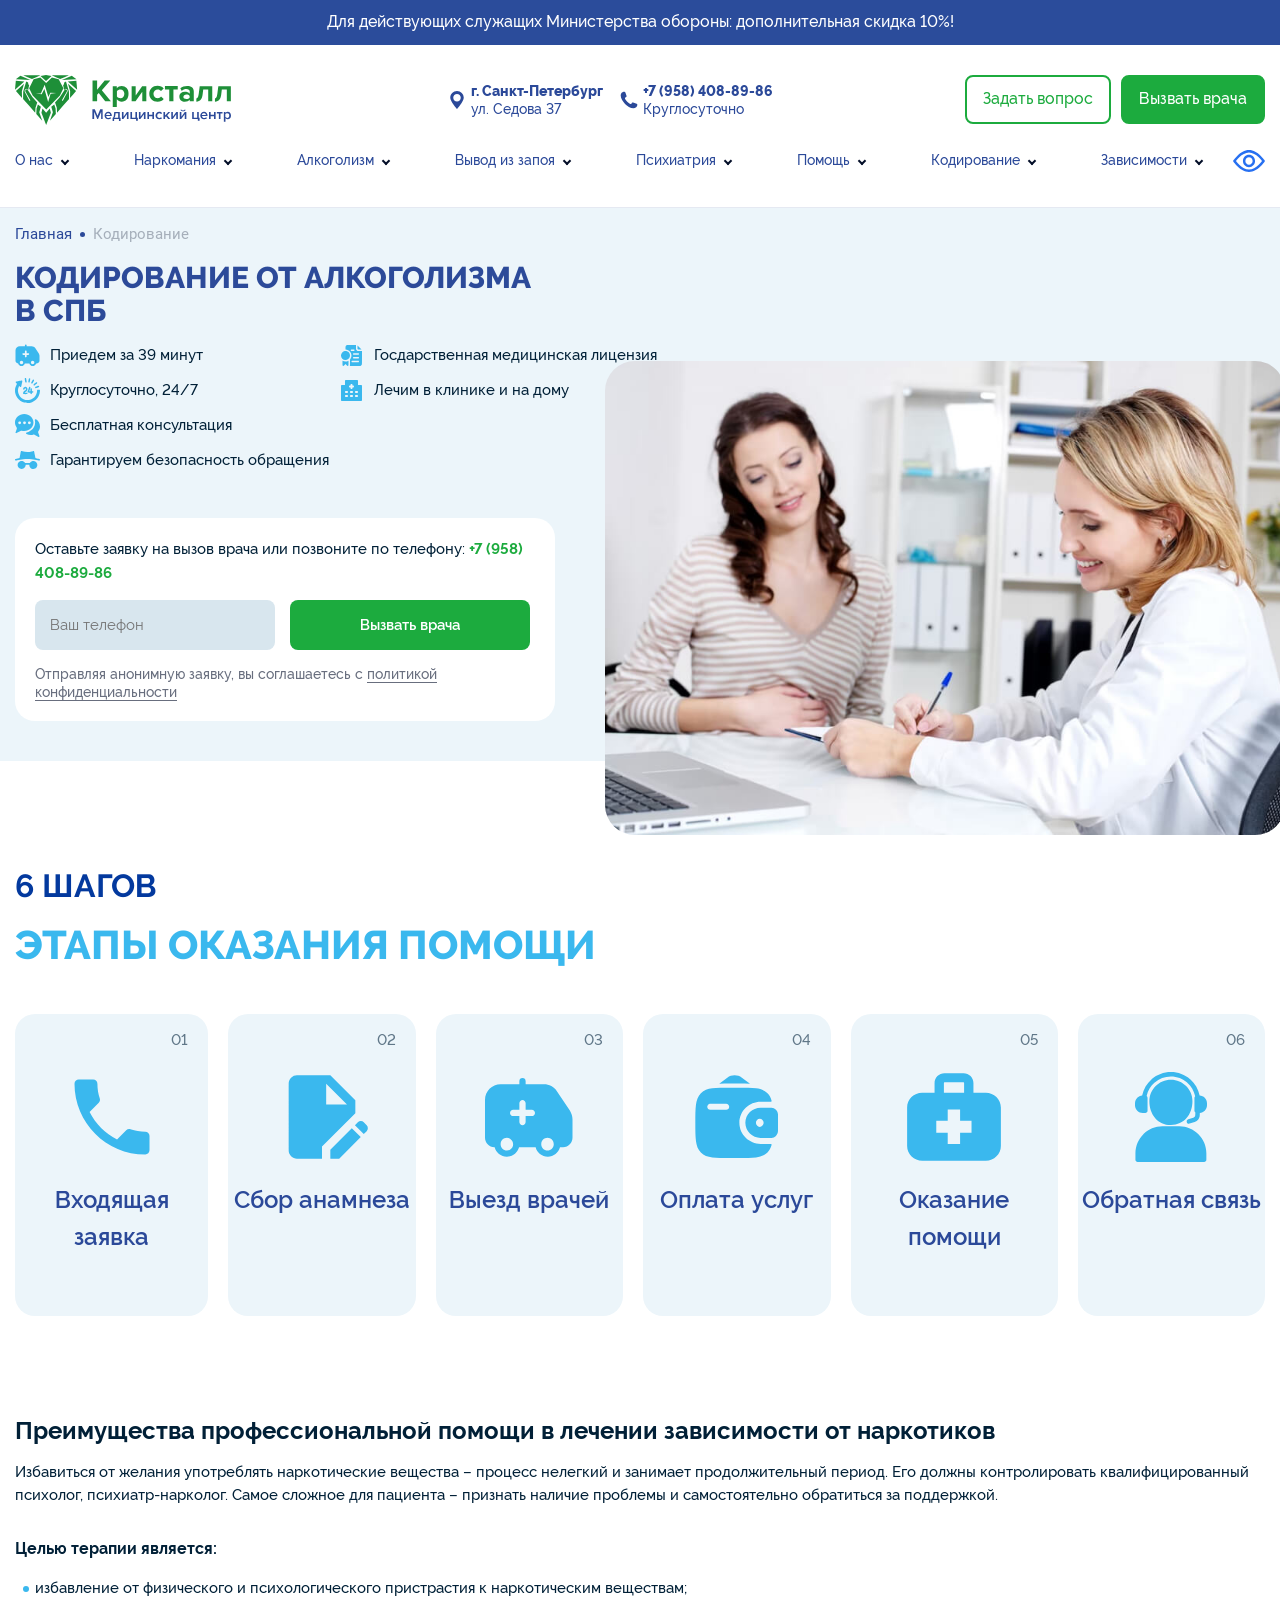
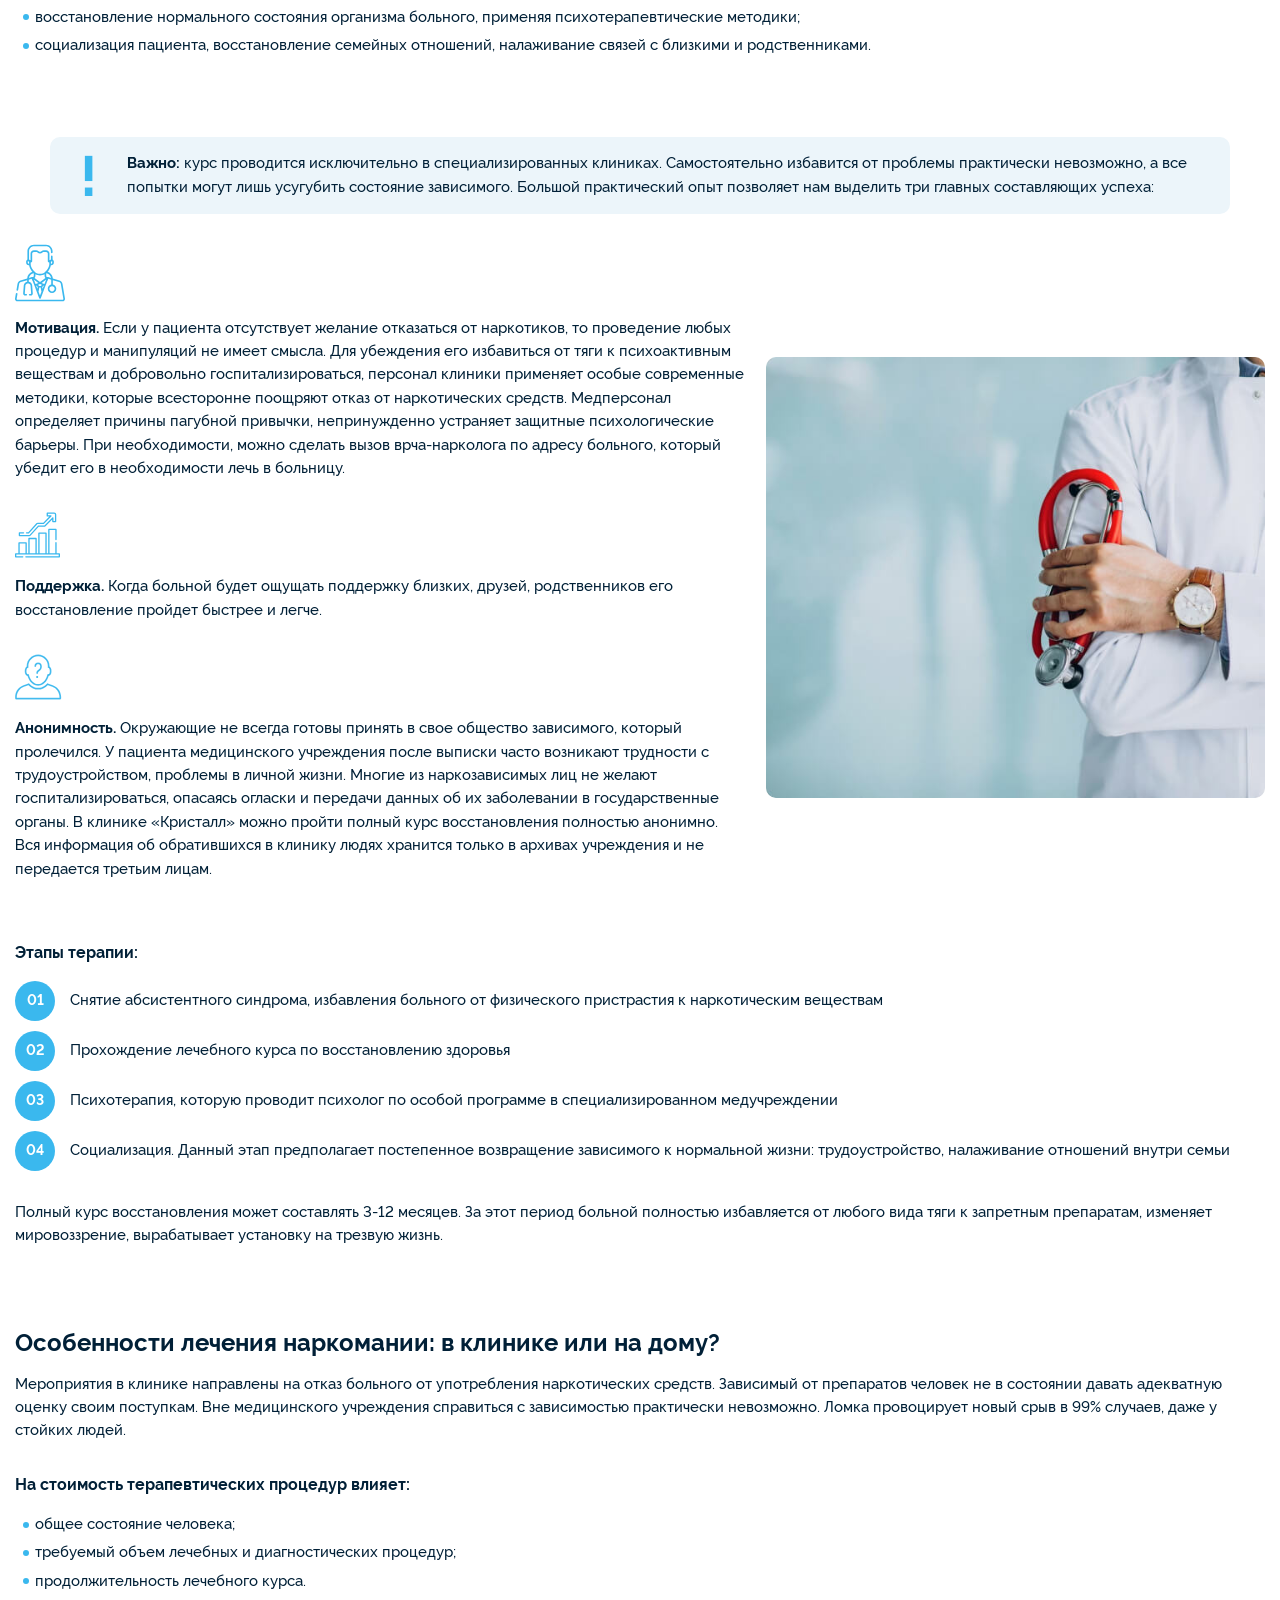
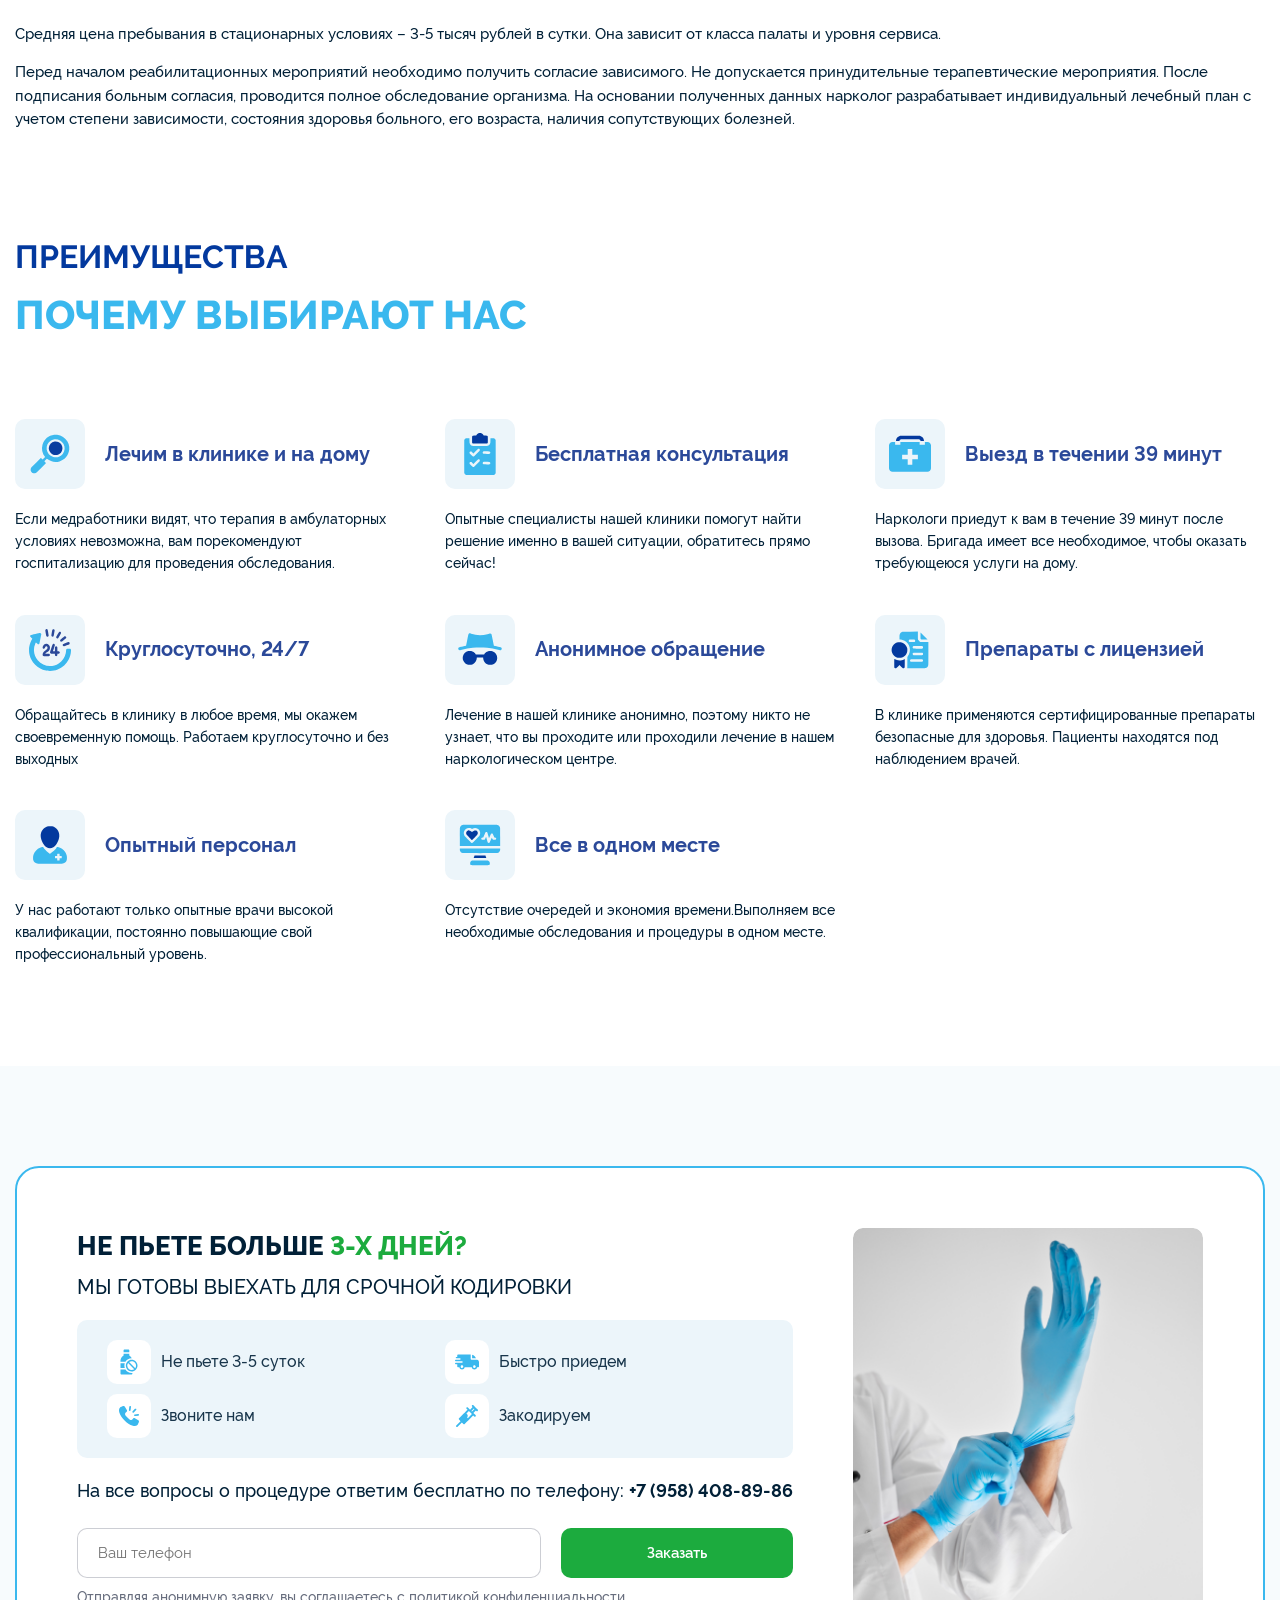
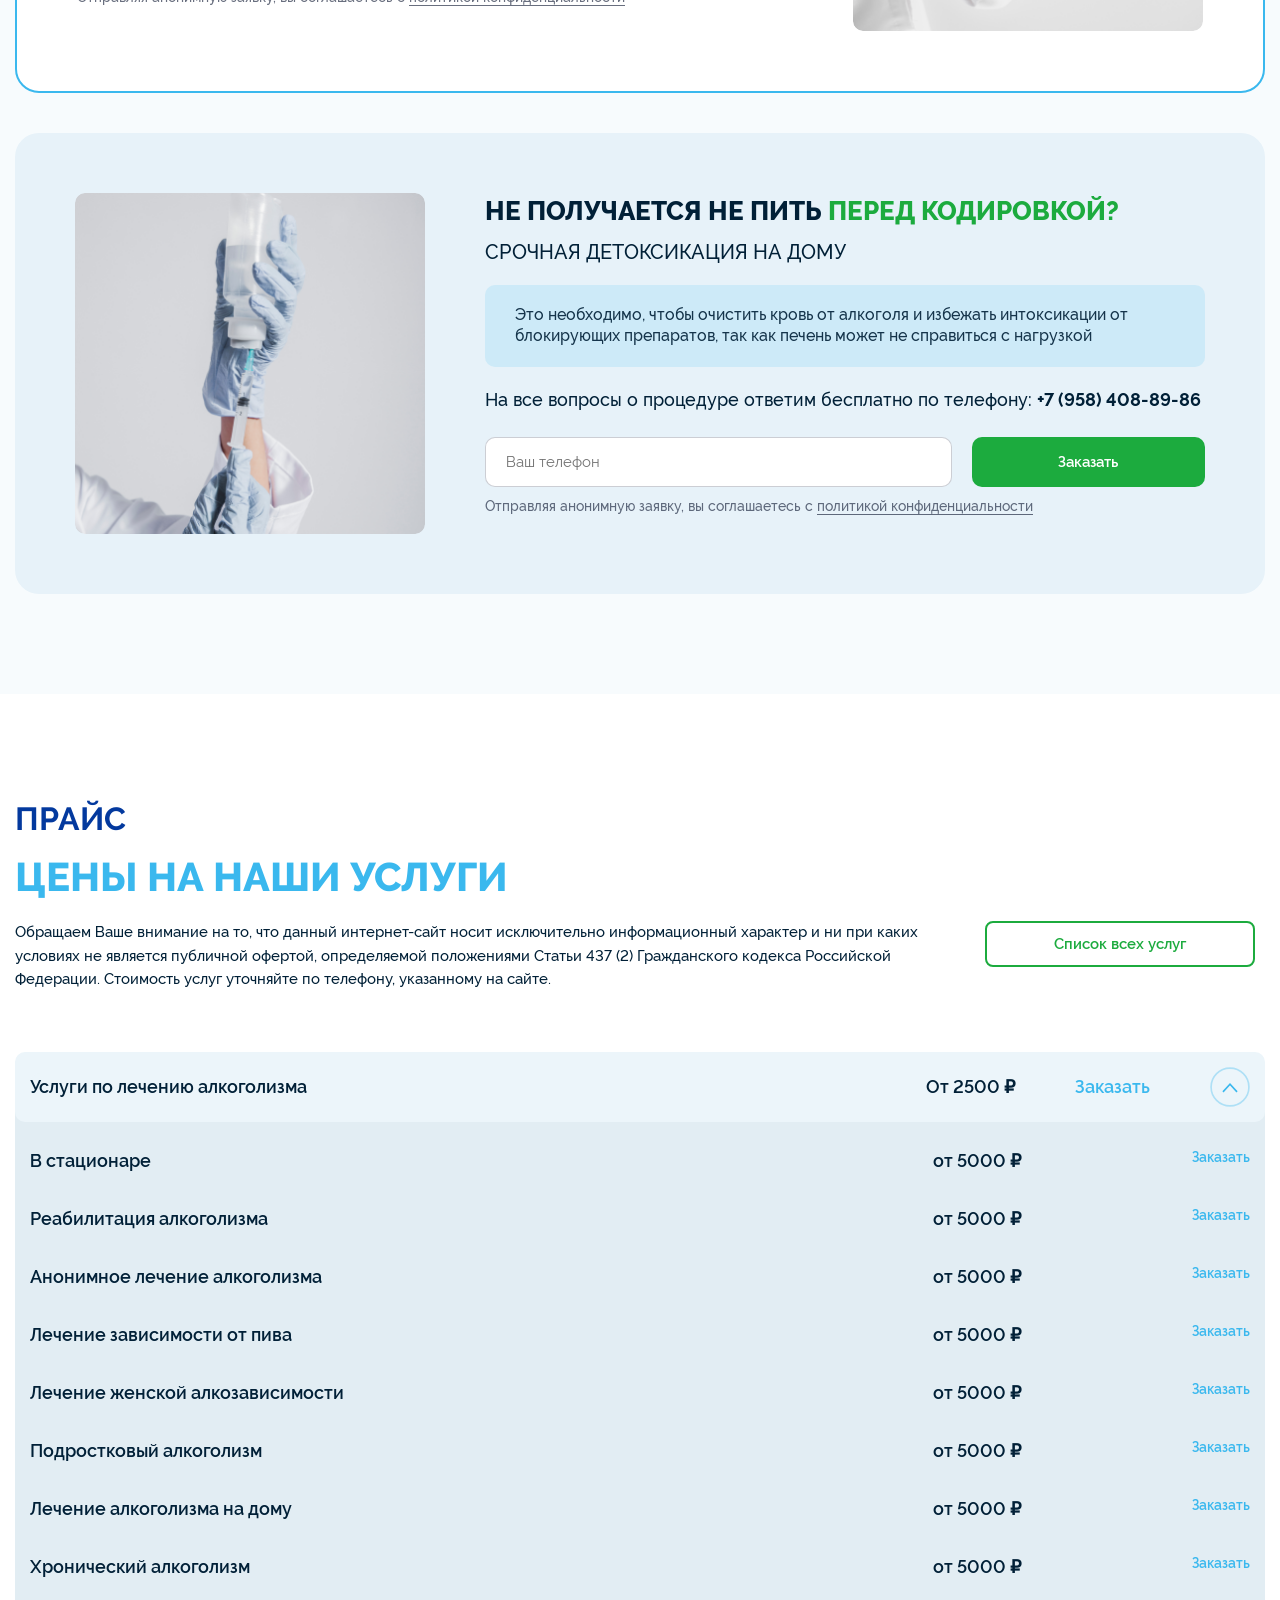
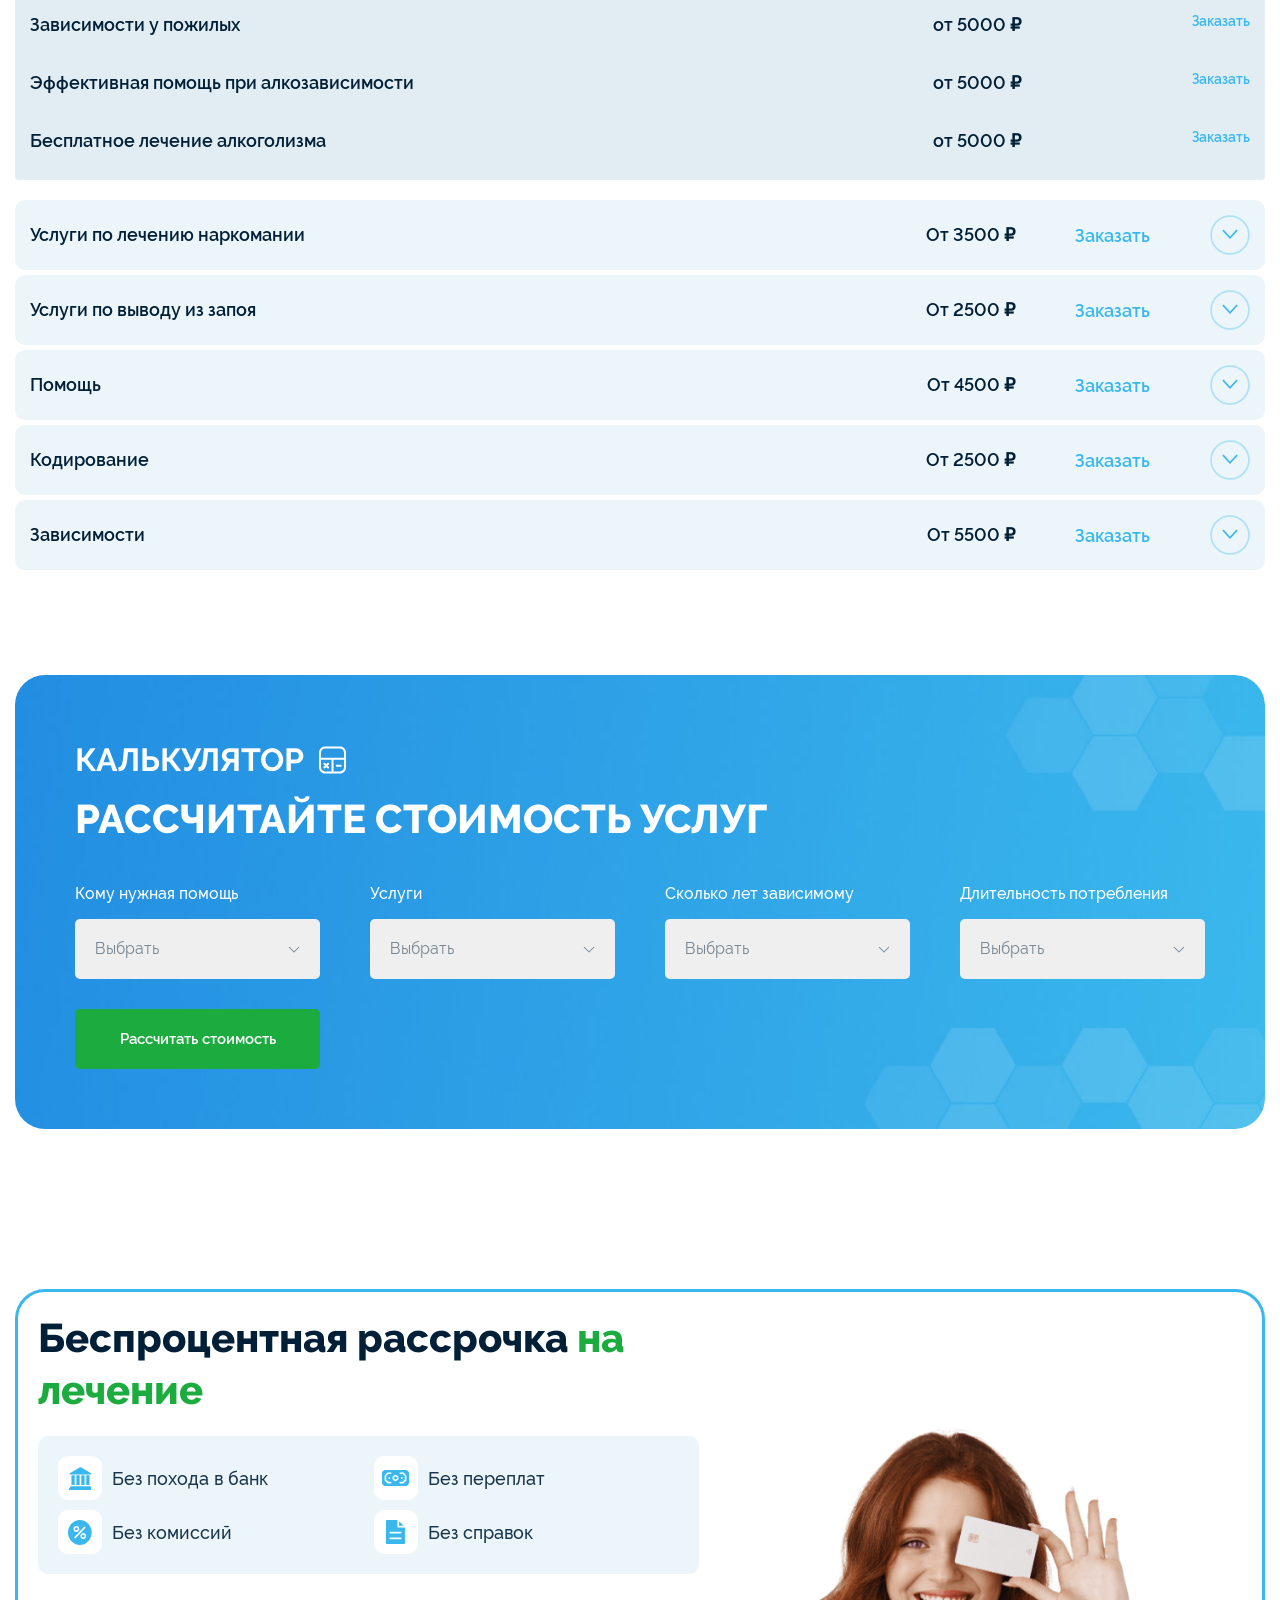
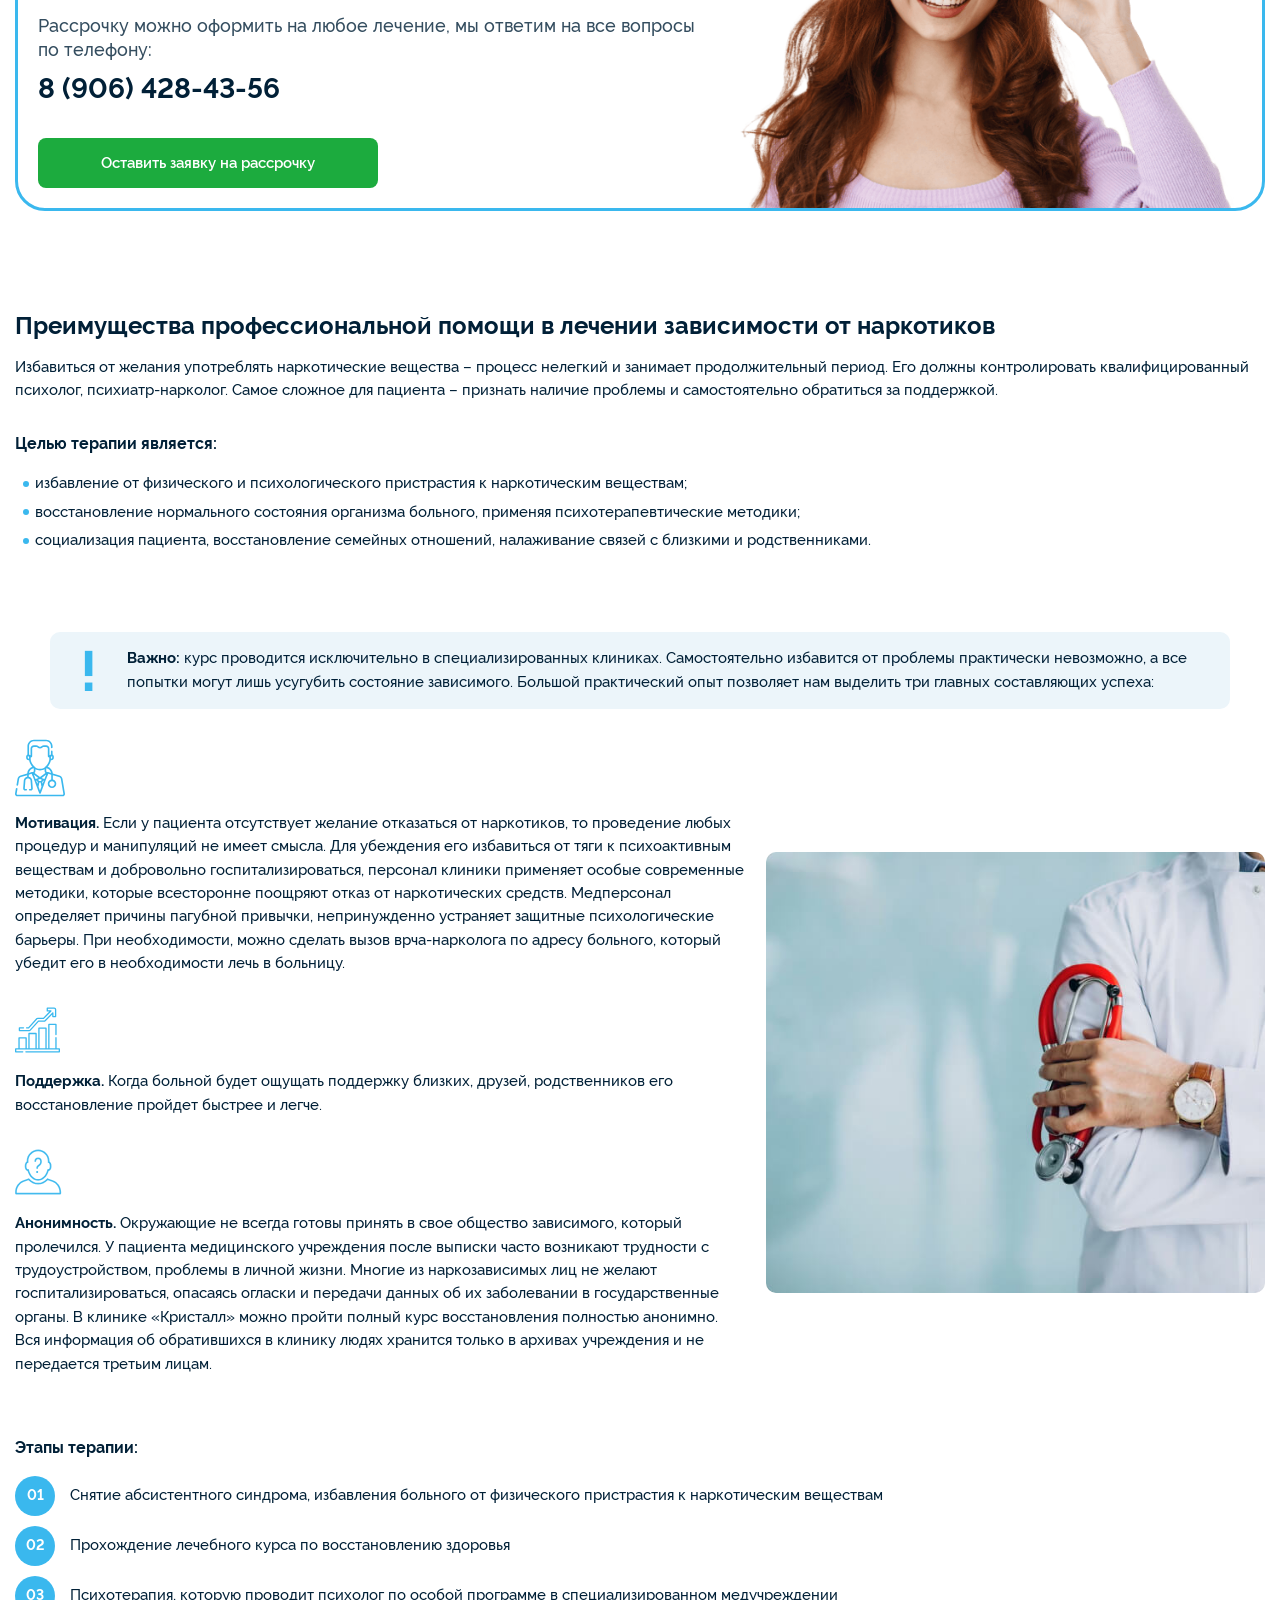
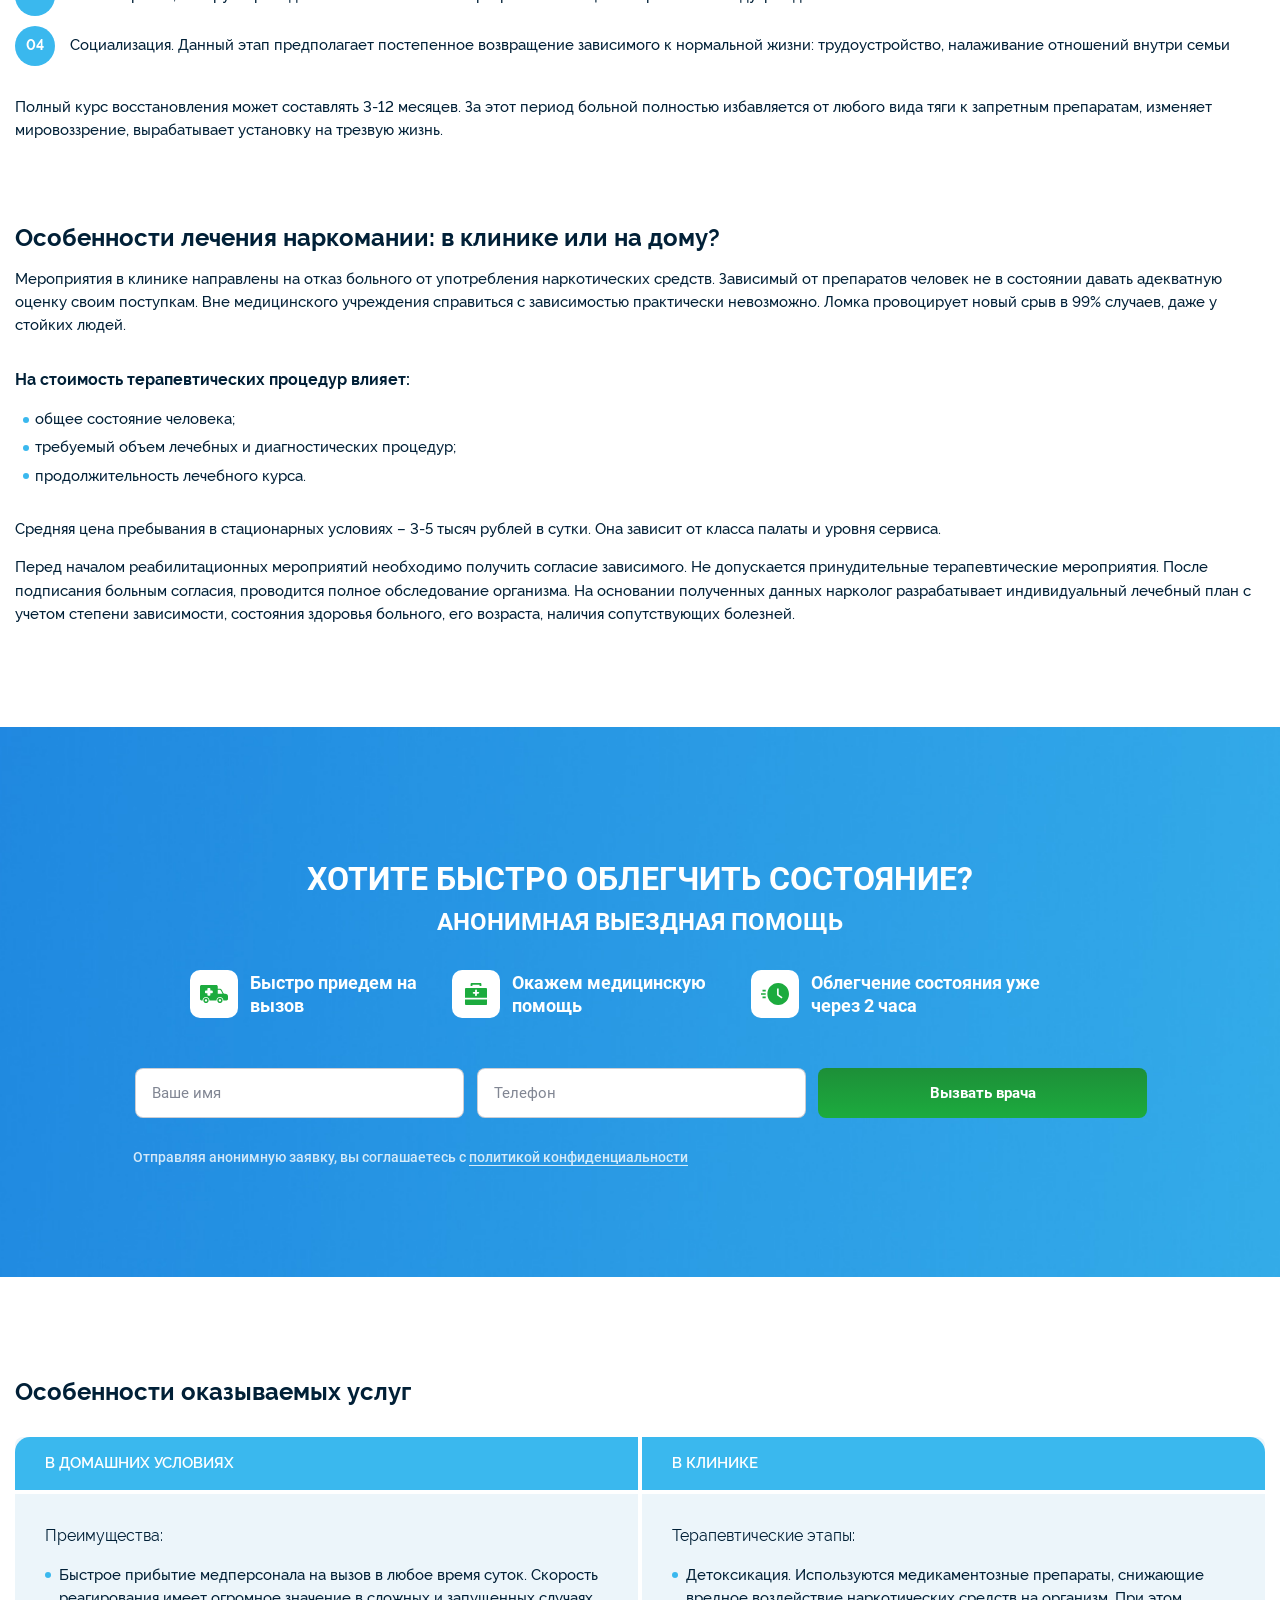
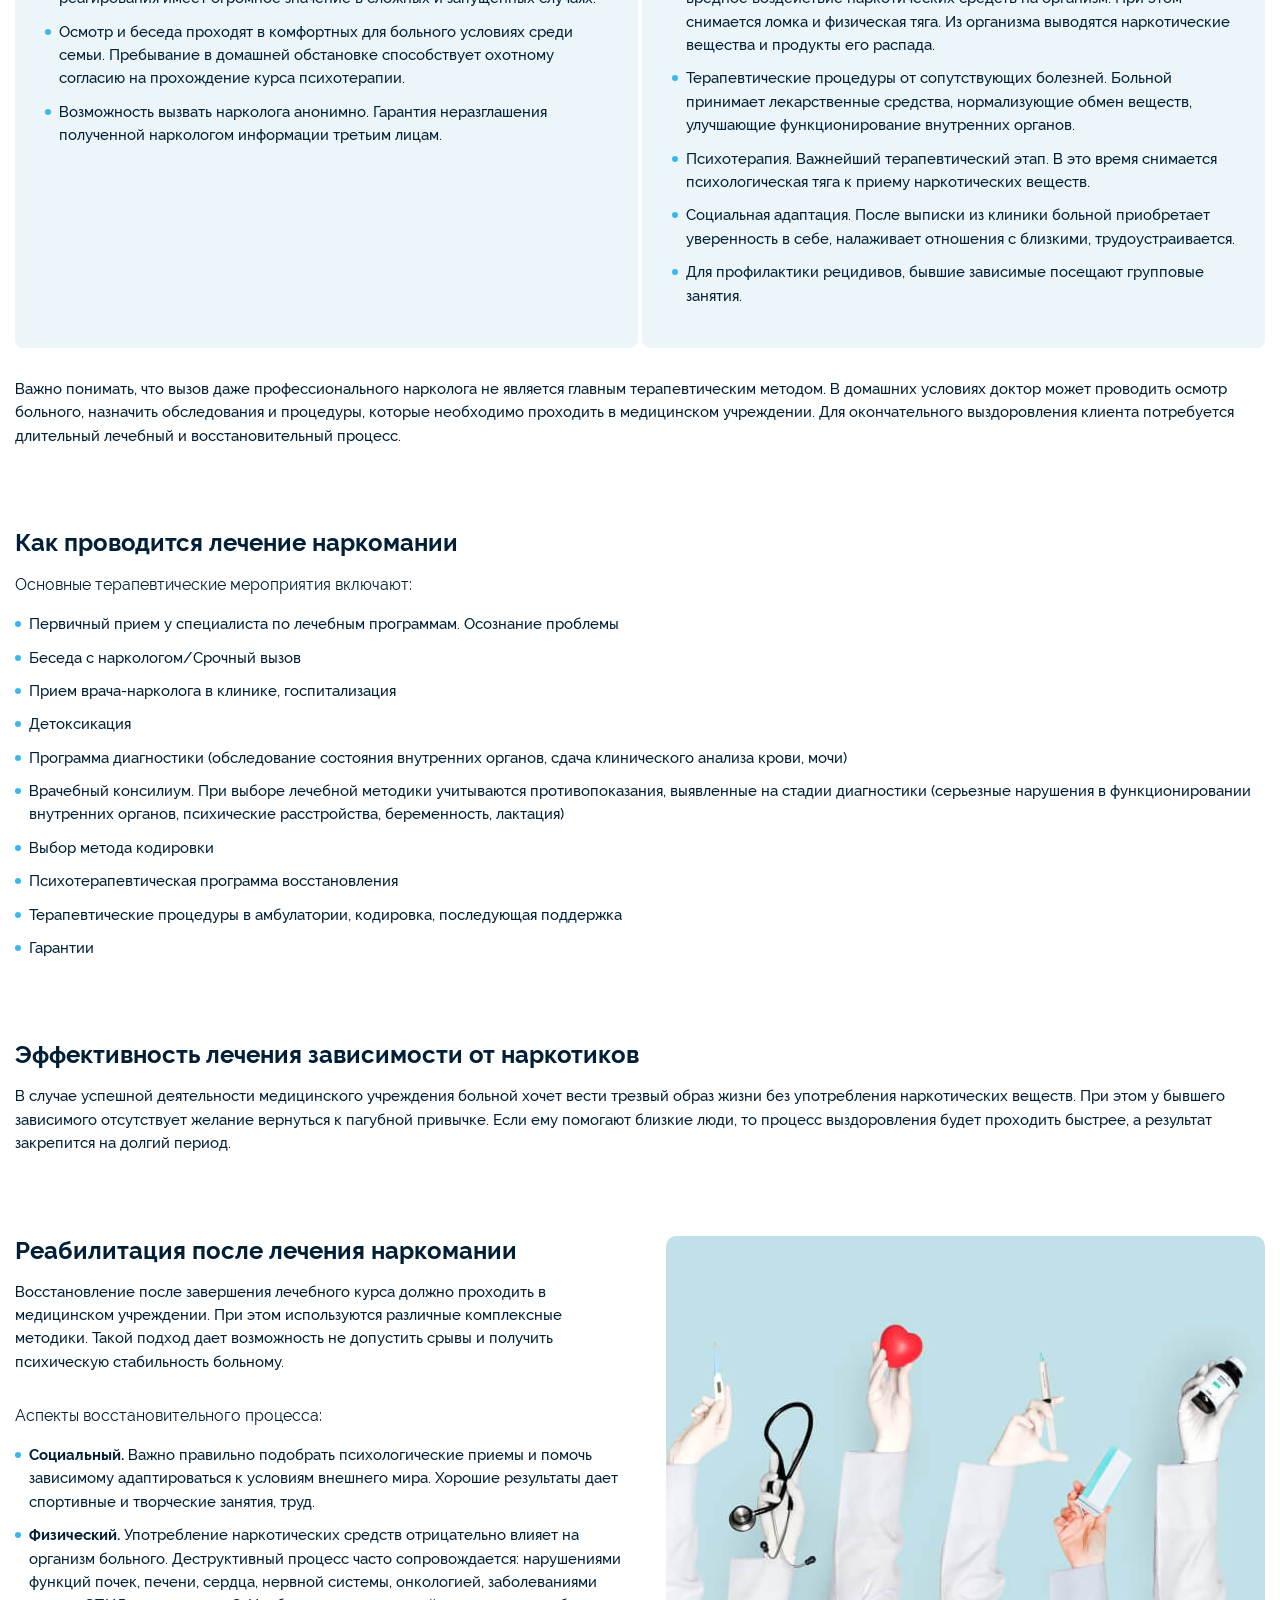
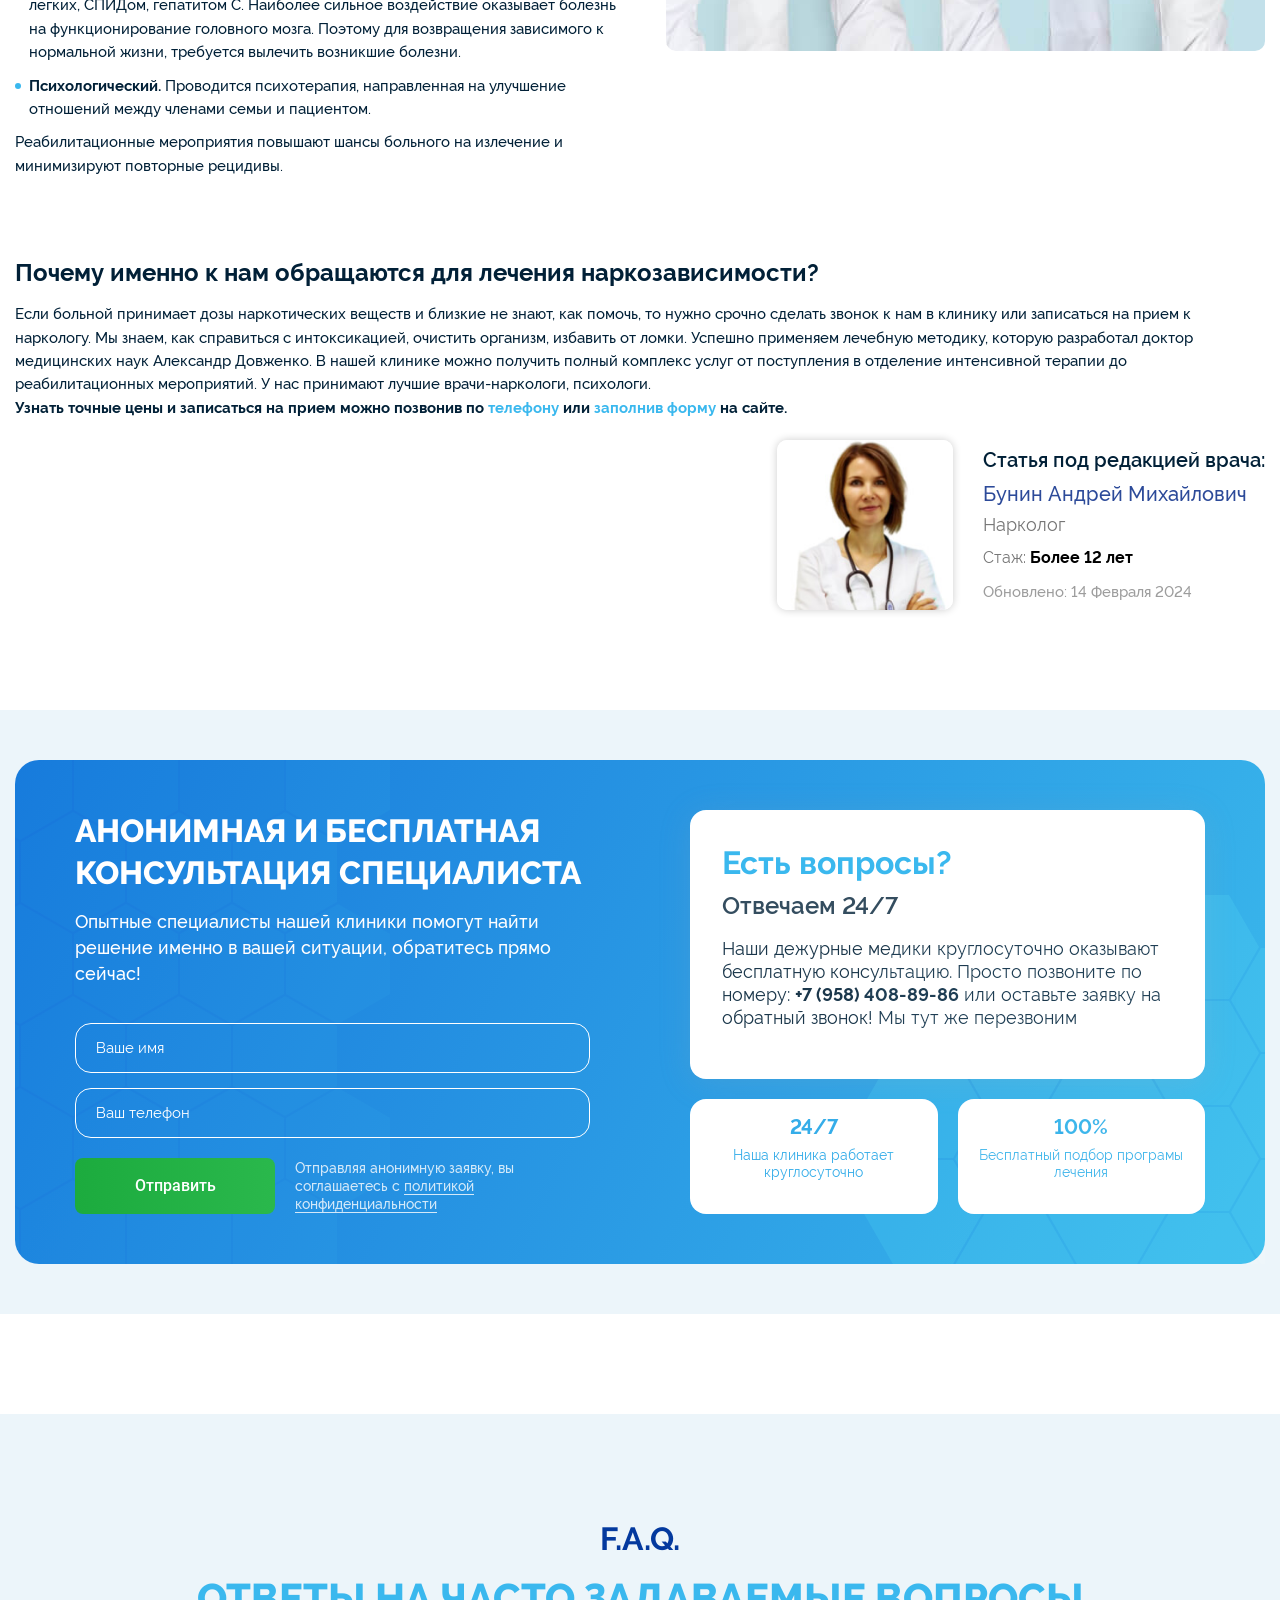
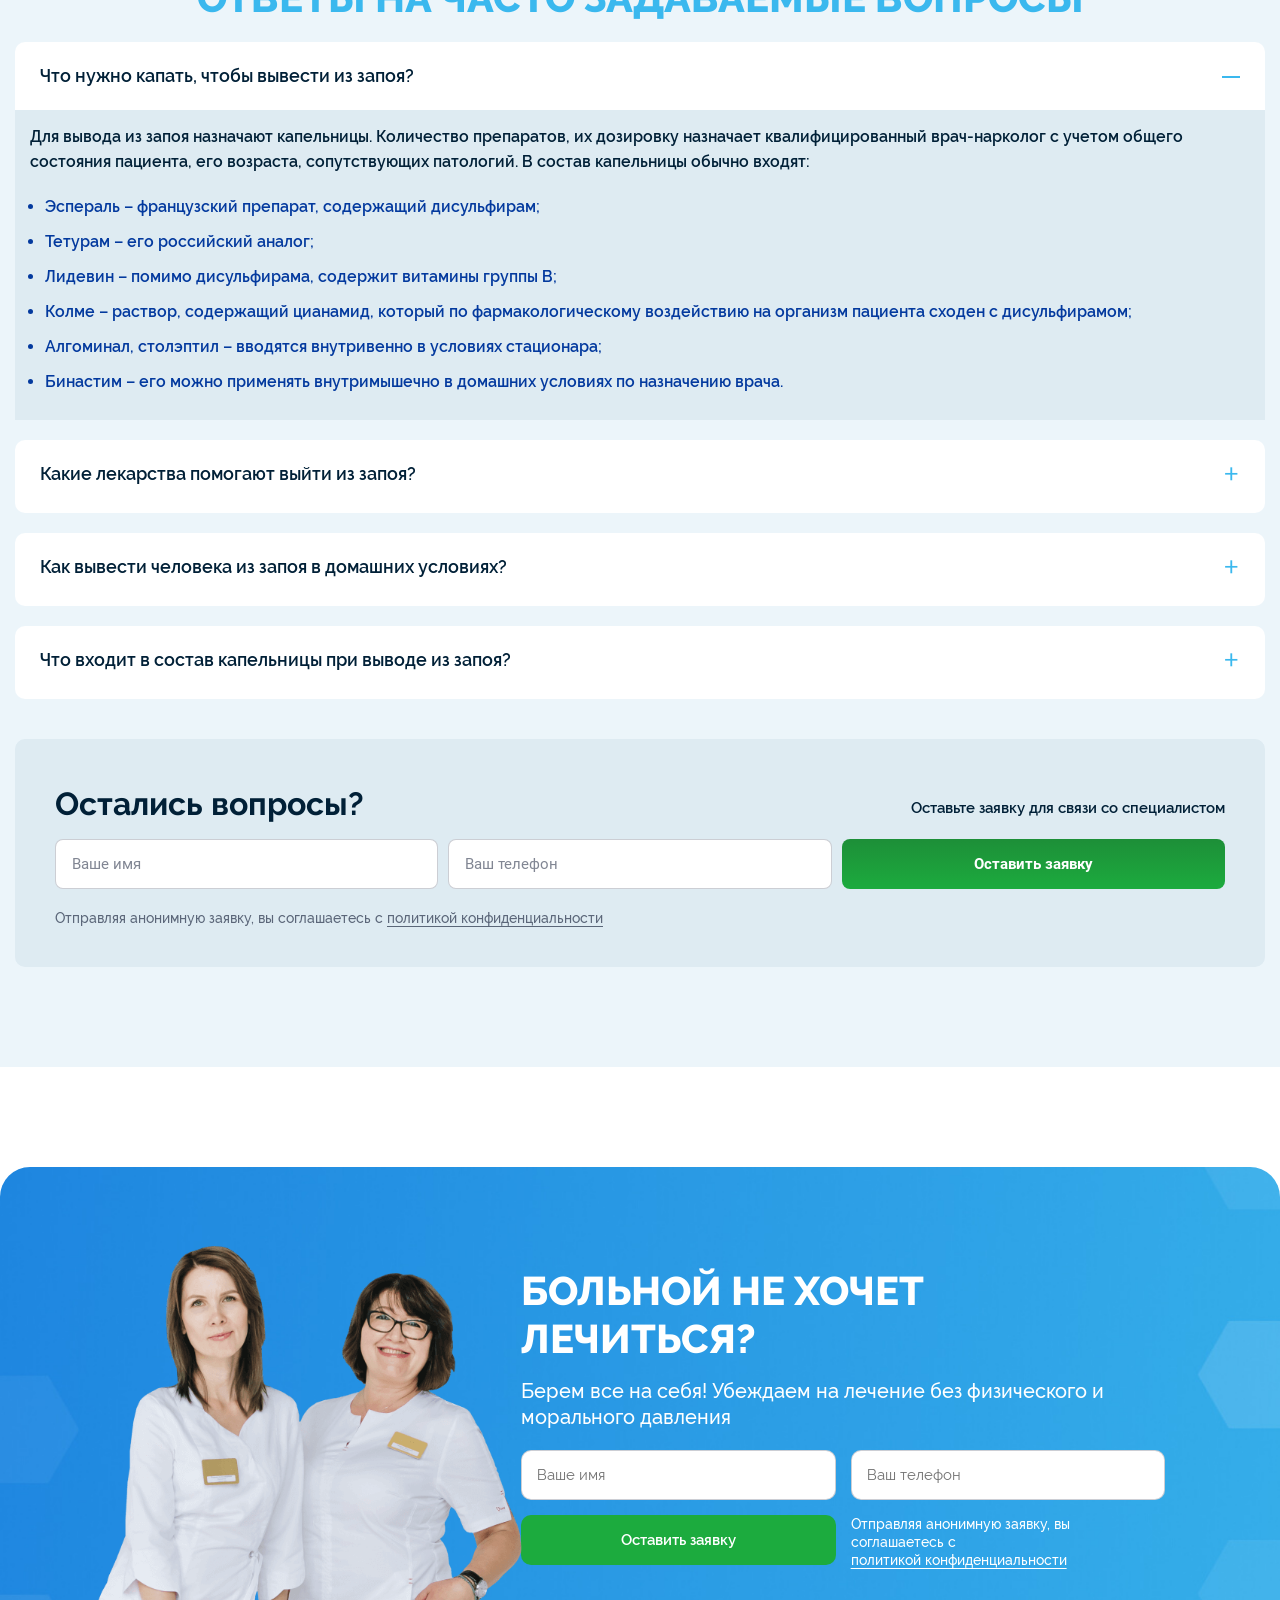
==== commit 69fdfde2: "fix bugs" ====
--- a/kodirovanie.html
+++ b/kodirovanie.html
@@ -13,6 +13,7 @@
     <script defer src="assets/js/fancybox.js"></script>
     <script defer src="assets/js/build/lidrekon-jquery.js"></script>
     <script defer src="assets/js/build/lidrekon.js"></script>
+    <script defer src="assets/js/build/mask.js"></script>
     <script defer src="assets/js/app.js"></script>
     <script type="text/javascript">
         document.addEventListener('DOMContentLoaded', function () {
@@ -818,7 +819,7 @@
                             <p class="extra__descr">
                                 Срочная детоксикация на дому
                             </p>
-                            <div class="extra__list extra__list_no-grid">
+                            <div class="extra__list extra__list_no-grid extra__list_background">
                                 <p class="extra__item-text">
                                     Это необходимо, чтобы очистить кровь от алкоголя и избежать интоксикации
                                     от блокирующих препаратов, так как печень может не справиться с нагрузкой
@@ -850,7 +851,7 @@
         </div>
         <section class="price section-margin element-animation">
             <div class="container">
-                <h2 class="section-title">Прайс</h2>
+                <p class="section-title">Прайс</p>
                 <h2 class="section-subtitle">Цены на наши услуги</h2>
                 <div class="price-inner">
                     <div class="price-item">
@@ -863,14 +864,14 @@
                         </a>
                     </div>
                     <ul class="panel-group">
-                        <li class="panel-title">
+                        <li class="panel-title panel-active">
                             <div>
                                 <div>
                                     <span>Услуги по лечению алкоголизма</span>
                                     <span>От 2500 ₽ </span>
                                 </div>
-                                <button><span class="open-popup-thrid"
-                                        id="Услуги по лечению алкоголизма">Заказать</span>
+                                <button class="faq__accor-btn">
+                                    <span class="open-popup-thrid" id="Услуги по лечению алкоголизма">Заказать</span>
                                     <picture>
                                         <source srcset="assets/img/icon/popup.svg" type="image/svg+xml">
                                         <img src="assets/img/icon/popup.png" alt="popup">
@@ -878,7 +879,7 @@
                                 </button>
                             </div>
                         </li>
-                        <li class="panel-body">
+                        <li class="panel-body active">
                             <ul>
                                 <li><span>В стационаре</span> <span>от 5000 ₽</span> <a class="open-popup-thrid"
                                         id="В стационаре">Заказать</a></li>
@@ -914,7 +915,8 @@
                                     <span>Услуги по лечению наркомании</span>
                                     <span>От 3500 ₽ </span>
                                 </div>
-                                <button><span class="open-popup-thrid" id="Услуги по лечению наркомании">Заказать</span>
+                                <button class="faq__accor-btn"><span class="open-popup-thrid"
+                                        id="Услуги по лечению наркомании">Заказать</span>
                                     <picture>
                                         <source srcset="assets/img/icon/popup.svg" type="image/svg+xml">
                                         <img src="assets/img/icon/popup.png" alt="popup">
@@ -934,7 +936,8 @@
                                     <span>Услуги по выводу из запоя</span>
                                     <span>От 2500 ₽ </span>
                                 </div>
-                                <button><span class="open-popup-thrid" id="Услуги по выводу из запоя">Заказать</span>
+                                <button class="faq__accor-btn"><span class="open-popup-thrid"
+                                        id="Услуги по выводу из запоя">Заказать</span>
                                     <picture>
                                         <source srcset="assets/img/icon/popup.svg" type="image/svg+xml">
                                         <img src="assets/img/icon/popup.png" alt="popup">
@@ -954,7 +957,8 @@
                                     <span>Помощь</span>
                                     <span>От 4500 ₽ </span>
                                 </div>
-                                <button><span class="open-popup-thrid" id="Помощь">Заказать</span>
+                                <button class="faq__accor-btn"><span class="open-popup-thrid"
+                                        id="Помощь">Заказать</span>
                                     <picture>
                                         <source srcset="assets/img/icon/popup.svg" type="image/svg+xml">
                                         <img src="assets/img/icon/popup.png" alt="popup">
@@ -974,7 +978,8 @@
                                     <span>Кодирование</span>
                                     <span>От 2500 ₽ </span>
                                 </div>
-                                <button><span class="open-popup-thrid" id="Кодирование">Заказать</span>
+                                <button class="faq__accor-btn"><span class="open-popup-thrid"
+                                        id="Кодирование">Заказать</span>
                                     <picture>
                                         <source srcset="assets/img/icon/popup.svg" type="image/svg+xml">
                                         <img src="assets/img/icon/popup.png" alt="popup">
@@ -994,7 +999,8 @@
                                     <span>Зависимости</span>
                                     <span>От 5500 ₽ </span>
                                 </div>
-                                <button><span class="open-popup-thrid" id="Зависимости">Заказать</span>
+                                <button class="faq__accor-btn"><span class="open-popup-thrid"
+                                        id="Зависимости">Заказать</span>
                                     <picture>
                                         <source srcset="assets/img/icon/popup.svg" type="image/svg+xml">
                                         <img src="assets/img/icon/popup.png" alt="popup">
@@ -1015,59 +1021,53 @@
         <section class="calc section-margin element-animation">
             <div class="container">
                 <div class="calc-inner">
-                    <h2 class="section-title">Калькулятор</h2>
-                    <h2 class="section-subtitle">рассчитайте стоимость услуг</h2>
-                    <form action="/" method="post" class="select__form">
-                        <div class="select__form-item">
-                            <label>Кому нужная помощь</label>
-                            <select name="" id="">
-                                <option value="">Выбрать</option>
-                                <option value="1">Мне</option>
-                                <option value="2">Не мне</option>
-                            </select>
-                        </div>
-
-                        <div class="select__form-item">
-                            <label>Услуги</label>
-                            <select name="" id="">
-                                <option value="">Выбрать</option>
-                            </select>
-                        </div>
-
-                        <div class="select__form-item">
-                            <label>Сколько лет зависимому</label>
-                            <select name="" id="">
-                                <option value="">Выбрать</option>
-                            </select>
-                        </div>
-
-                        <div class="select__form-item">
-                            <label>Длительность потребления</label>
-                            <select name="" id="">
-                                <option value="">Выбрать</option>
-                            </select>
+                    <div class="calc__top">
+                        <p class="calc__title section-title">Калькулятор</p>
+                        <svg width="27" height="28" viewBox="0 0 27 28" fill="none" xmlns="http://www.w3.org/2000/svg">
+                            <path
+                                d="M6 1.5V0.5V1.5ZM21.625 20.625C22.1773 20.625 22.625 20.1773 22.625 19.625C22.625 19.0727 22.1773 18.625 21.625 18.625V20.625ZM17.875 18.625C17.3227 18.625 16.875 19.0727 16.875 19.625C16.875 20.1773 17.3227 20.625 17.875 20.625V18.625ZM1 21.5H0H1ZM4.66789 20.7929C4.27737 21.1834 4.27737 21.8166 4.66789 22.2071C5.05842 22.5976 5.69158 22.5976 6.08211 22.2071L4.66789 20.7929ZM9.83211 18.4571C10.2226 18.0666 10.2226 17.4334 9.83211 17.0429C9.44158 16.6524 8.80842 16.6524 8.41789 17.0429L9.83211 18.4571ZM8.41789 22.2071C8.80842 22.5976 9.44158 22.5976 9.83211 22.2071C10.2226 21.8166 10.2226 21.1834 9.83211 20.7929L8.41789 22.2071ZM6.08211 17.0429C5.69158 16.6524 5.05842 16.6524 4.66789 17.0429C4.27737 17.4334 4.27737 18.0666 4.66789 18.4571L6.08211 17.0429ZM2 6.5C2 5.43913 2.42143 4.42172 3.17157 3.67157L1.75736 2.25736C0.632141 3.38258 0 4.9087 0 6.5H2ZM3.17157 3.67157C3.92172 2.92143 4.93913 2.5 6 2.5V0.5C4.4087 0.5 2.88258 1.13214 1.75736 2.25736L3.17157 3.67157ZM6 2.5H21V0.5H6V2.5ZM21 2.5C22.0609 2.5 23.0783 2.92143 23.8284 3.67157L25.2426 2.25736C24.1174 1.13214 22.5913 0.5 21 0.5V2.5ZM23.8284 3.67157C24.5786 4.42172 25 5.43913 25 6.5H27C27 4.9087 26.3679 3.38258 25.2426 2.25736L23.8284 3.67157ZM25 6.5V12.75H27V6.5H25ZM26 11.75H1V13.75H26V11.75ZM2 12.75V6.5H0V12.75H2ZM21.625 18.625H17.875V20.625H21.625V18.625ZM13.5 13.75H26V11.75H13.5V13.75ZM25 12.75V21.5H27V12.75H25ZM25 21.5C25 22.5609 24.5786 23.5783 23.8284 24.3284L25.2426 25.7426C26.3679 24.6174 27 23.0913 27 21.5H25ZM23.8284 24.3284C23.0783 25.0786 22.0609 25.5 21 25.5V27.5C22.5913 27.5 24.1174 26.8679 25.2426 25.7426L23.8284 24.3284ZM21 25.5H13.5V27.5H21V25.5ZM14.5 26.5V12.75H12.5V26.5H14.5ZM13.5 11.75H1V13.75H13.5V11.75ZM0 12.75V21.5H2V12.75H0ZM0 21.5C0 23.0913 0.632141 24.6174 1.75736 25.7426L3.17157 24.3284C2.42143 23.5783 2 22.5609 2 21.5H0ZM1.75736 25.7426C2.88258 26.8679 4.4087 27.5 6 27.5V25.5C4.93913 25.5 3.92172 25.0786 3.17157 24.3284L1.75736 25.7426ZM6 27.5H13.5V25.5H6V27.5ZM6.08211 22.2071L7.95711 20.3321L6.54289 18.9179L4.66789 20.7929L6.08211 22.2071ZM7.95711 20.3321L9.83211 18.4571L8.41789 17.0429L6.54289 18.9179L7.95711 20.3321ZM6.54289 20.3321L8.41789 22.2071L9.83211 20.7929L7.95711 18.9179L6.54289 20.3321ZM7.95711 18.9179L6.08211 17.0429L4.66789 18.4571L6.54289 20.3321L7.95711 18.9179Z"
+                                fill="white" />
+                        </svg>
+                    </div>
+                    <p class="calc__descr section-subtitle">рассчитайте стоимость услуг</p>
+                    <form action="#" method="post" class="select__form">
+                        <div class="select__form-wrapper">
+                            <div class="select__form-item">
+                                <label class="select__form-label">Кому нужная помощь</label>
+                                <select name="" id="" class="select__form-field">
+                                    <option value="">Выбрать</option>
+                                    <option value="1">Мне</option>
+                                    <option value="2">Не мне</option>
+                                </select>
+                            </div>
+                            <div class="select__form-item">
+                                <label class="select__form-label">Услуги</label>
+                                <select name="" id="" class="select__form-field">
+                                    <option value="">Выбрать</option>
+                                </select>
+                            </div>
+                            <div class="select__form-item">
+                                <label class="select__form-label">Сколько лет зависимому</label>
+                                <select name="" id="" class="select__form-field">
+                                    <option value="">Выбрать</option>
+                                </select>
+                            </div>
+                            <div class="select__form-item">
+                                <label class="select__form-label">Длительность потребления</label>
+                                <select name="" id="" class="select__form-field">
+                                    <option value="">Выбрать</option>
+                                </select>
+                            </div>
                         </div>
                         <div class="select__form-big">
                             <div class="select__form-item">
-
-                                <button class="btn__calcul btn__standart">Посчитать стоимость</button>
-                            </div>
-
-                            <div class="select__form-item">
-                                <label>Итог:
-                                    <span id="calcul__price">0</span>
-                                    <span>₽</span></label>
-
-                            </div>
-                        </div>
-
-
-
+                                <button class="btn__calcul btn__standart">Рассчитать стоимость</button>
+                            </div>
+                        </div>
                     </form>
                 </div>
-
-            </div><!--container-->
-        </section><!--calc-->
+            </div>
+        </section>
         <div class="installment section-offset">
             <div class="installment__container container">
                 <div class="installment__wrapper">
@@ -1511,59 +1511,6 @@
                             методику, которую разработал доктор медицинских наук Александр Довженко. В нашей клинике
                             можно получить полный комплекс услуг от поступления в отделение интенсивной терапии до
                             реабилитационных мероприятий. У нас принимают лучшие врачи-наркологи, психологи.</p>
-                        <ul class="special-list">
-                            <h6>Преимущества обращения в нашу клинику:</h6>
-                            <li>
-                                <picture>
-                                    <source srcset="assets/img/special/1.svg" type="image/svg+xml">
-                                    <img src="assets/img/special/1.png" alt="icon">
-                                </picture>
-                                <p>Лечим зависимость от наркотиков на любой стадии</p>
-                            </li>
-                            <li>
-                                <picture>
-                                    <source srcset="assets/img/special/2.svg" type="image/svg+xml">
-                                    <img src="assets/img/special/2.png" alt="icon">
-                                </picture>
-                                <p>Применяем различные виды лечебно-восстановительных методик</p>
-                            </li>
-                            <li>
-                                <picture>
-                                    <source srcset="assets/img/special/3.svg" type="image/svg+xml">
-                                    <img src="assets/img/special/3.png" alt="icon">
-                                </picture>
-                                <p>Индивидуальный подход. Каждый клиент получает уникальный терапевтический комплекс
-                                </p>
-                            </li>
-                            <li>
-                                <picture>
-                                    <source srcset="assets/img/plus/1.svg" type="image/svg+xml">
-                                    <img src="assets/img/plus/1.png" alt="icon">
-                                </picture>
-                                <p>Профессионализм медицинского персонала</p>
-                            </li>
-                            <li>
-                                <picture>
-                                    <source srcset="assets/img/special/4.svg" type="image/svg+xml">
-                                    <img src="assets/img/special/4.png" alt="icon">
-                                </picture>
-                                <p>Комфортные условия пребывания в учреждении при госпитализации</p>
-                            </li>
-                            <li>
-                                <picture>
-                                    <source srcset="assets/img/special/5.svg" type="image/svg+xml">
-                                    <img src="assets/img/special/5.png" alt="icon">
-                                </picture>
-                                <p>Гарантируем анонимность</p>
-                            </li>
-                            <li>
-                                <picture>
-                                    <source srcset="assets/img/special/6.svg" type="image/svg+xml">
-                                    <img src="assets/img/special/6.png" alt="icon">
-                                </picture>
-                                <p>Четырехразовое питание</p>
-                            </li>
-                        </ul>
                         <p class="special-item__contact">
                             Узнать точные цены и записаться на прием можно позвонив по <a href="#">телефону</a> или
                             <a href="#">заполнив форму</a> на сайте.
@@ -1601,14 +1548,13 @@
                 <div class="container consultations__container">
                     <div class="consultations__box" style="margin: auto;">
                         <form class="consultations__form" id="consultations__form">
-                            <h2 class="consultations-title">
+                            <p class="consultations-title">
                                 Анонимная и бесплатная
                                 консультация специалиста
-                            </h2>
+                            </p>
                             <p class="consultations-text">
-                                Опытные специалисты нашей клиники помогут найти решение именно в вашей ситуации,
-                                обратитесь прямо
-                                сейчас!
+                                Опытные специалисты нашей клиники помогут найти решение
+                                именно в вашей ситуации, обратитесь прямо сейчас!
                             </p>
                             <div class="consultations__form-box">
                                 <label class="user-input-wrp consultations__label  consultations__label--row">
@@ -1616,14 +1562,8 @@
 
                                 </label>
                                 <label class="user-input-wrp consultations__label consultations__label--row">
-                                    <input type="text" class="form--phone" placeholder="Ваш телефон" required />
+                                    <input type="tel" class="form--phone" placeholder="Ваш телефон" required />
                                 </label>
-
-                                <label class="user-input-wrp consultations__label consultations__label--row">
-                                    <textarea required="" name="f_message" placeholder="Сообщение"
-                                        class="consultations-textarea form__focus-js"></textarea>
-                                </label>
-
                             </div>
                             <div class="consultations__form-inner">
                                 <button class="consultations__btn gradient_btn ">
@@ -1637,16 +1577,17 @@
                         </form>
                         <div class="consultations__column">
                             <div class="consultations__column-transport">
-                                <h3 class="consultations__column-title">
-                                    Бесплатно
-                                </h3>
+                                <p class="consultations__column-title">
+                                    Есть вопросы?
+                                </p>
                                 <strong class="consultations__column-cliniki">
-                                    Транспортировка до клиники
+                                    Отвечаем 24/7
                                 </strong>
                                 <p class="consultations__column-text">
-                                    К пациенту выезжает врач нарколог, применяет при необходимости, меры первичной
-                                    медицинской помощи,
-                                    затем сопровождает пациента на всем пути следования в клинику
+                                    Наши дежурные медики круглосуточно оказывают бесплатную консультацию. Просто
+                                    позвоните по номеру:
+                                    <a href="tel:89584088986">+7 (958) 408-89-86</a> или оставьте заявку на обратный
+                                    звонок! Мы тут же перезвоним
                                 </p>
                             </div>
                             <div class="consultations__column-qualit">
@@ -1654,7 +1595,8 @@
                                     24/7
                                 </strong>
                                 <p class="consultations__qualit-text">
-                                    Наша клиника работает круглосуточно
+                                    Наша клиника работает
+                                    круглосуточно
                                 </p>
                             </div>
                             <div class="consultations__column-qualit">
@@ -1662,8 +1604,8 @@
                                     100%
                                 </strong>
                                 <p class="consultations__qualit-text">
-                                    Бесплатный подбор
-                                    програмы лечения
+                                    Бесплатный подбор програмы
+                                    лечения
                                 </p>
                             </div>
                         </div>
@@ -1674,13 +1616,14 @@
         <section class="faq section-margin element-animation">
             <div class="container">
                 <div class="faq-inner">
-                    <h2 class="section-title">F.A.Q.</h2>
+                    <p class="section-title">F.A.Q.</p>
                     <h2 class="section-subtitle">ОТВЕТЫ НА ЧАСТО ЗАДАВАЕМЫЕ ВОПРОСЫ</h2>
 
                     <div class="faq-item">
-                        <div class="panel-title"> Что нужно капать, чтобы вывести из запоя? <span>+</span></div>
-
-                        <div class="faq-content panel-body">
+                        <h3 class="panel-title panel-active"> Что нужно капать, чтобы вывести из запоя? <span>+</span>
+                        </h3>
+
+                        <div class="faq-content panel-body active">
                             <p>
                                 Для вывода из запоя назначают капельницы. Количество препаратов, их дозировку
                                 назначает
@@ -1703,7 +1646,7 @@
 
                     <div class="faq-item">
 
-                        <div class="panel-title">Какие лекарства помогают выйти из запоя?<span>+</span></div>
+                        <h3 class="panel-title">Какие лекарства помогают выйти из запоя?<span>+</span></h3>
 
                         <div class="faq-content panel-body">Lorem ipsum dolor sit amet consectetur adipisicing elit.
                             Nisi iure error deleniti. Nihil, ex eius voluptatibus ab quasi velit assumenda numquam
@@ -1711,8 +1654,8 @@
                     </div>
 
                     <div class="faq-item">
-                        <div class="panel-title">Как вывести человека из запоя в домашних условиях?<span>+</span>
-                        </div>
+                        <h3 class="panel-title">Как вывести человека из запоя в домашних условиях?<span>+</span>
+                        </h3>
 
                         <div class="faq-content panel-body">Lorem ipsum dolor sit amet consectetur adipisicing elit.
                             Nisi iure error deleniti. Nihil, ex eius voluptatibus ab quasi velit assumenda numquam
@@ -1721,8 +1664,8 @@
 
                     <div class="faq-item">
 
-                        <div class="panel-title">Что входит в состав капельницы при выводе из запоя?<span>+</span>
-                        </div>
+                        <h3 class="panel-title">Что входит в состав капельницы при выводе из запоя?<span>+</span>
+                        </h3>
 
                         <div class="faq-content panel-body">Lorem ipsum dolor sit amet consectetur adipisicing elit.
                             Nisi iure error deleniti. Nihil, ex eius voluptatibus ab quasi velit assumenda numquam
@@ -1731,7 +1674,7 @@
                 </div>
                 <section class="form__bottom element-animation">
                     <div class="form__bottom-flex">
-                        <h2 class="section-title">Остались вопросы?</h2>
+                        <p class="section-title">Остались вопросы?</p>
                         <span>Оставьте заявку для связи со специалистом</span>
                     </div>
                     <form action="/" method="post" class="intro__form form__center-inner">
@@ -1741,7 +1684,7 @@
 
                             </label>
                             <label class="user-input-wrp">
-                                <input type="text" class="form--phone" placeholder="Ваш телефон" required />
+                                <input type="tel" class="form--phone" placeholder="Ваш телефон" required />
 
                             </label>
                             <a href="#" class="gradient_btn btn__standart">Оставить заявку</a>
@@ -1762,14 +1705,15 @@
                     </div>
                     <div class="last__form-item last__form-item--flex">
                         <form action="/">
-                            <h2 class="section-subtitle">больной не хочет лечиться?</h2>
-                            <p>Берем все на себя! Убеждаем на лечение без физического и морального давления</p>
+                            <div class="last__form-title section-subtitle">больной не хочет лечиться?</div>
+                            <p class="last__form-descr">Берем все на себя! Убеждаем на лечение без физического и
+                                морального давления</p>
                             <div class="last__form-item__intro">
                                 <label class="user-input-wrp">
                                     <input type="text" class="form--name" placeholder="Ваше имя" required />
                                 </label>
                                 <label class="user-input-wrp">
-                                    <input type="text" class="form--phone" placeholder="Ваш телефон" required />
+                                    <input type="tel" class="form--phone" placeholder="Ваш телефон" required />
                                 </label>
                                 <button class=" btn__standart btn--white last__form-btn">Оставить заявку</button>
                                 <div class="form-personal form-policy form-policy_white">
@@ -2224,28 +2168,32 @@
             <div class="container">
                 <div class="footer-inner">
                     <div class="footer-contacts">
-                        <a href="index.html" class="logo">
+                        <a href="/" class="logo">
                             <picture>
                                 <source class="logo-img" srcset="assets/img/logo.svg" type="image/svg+xml">
                                 <img class="logo-img" src="assets/img/logo.png" alt="Кристалл медицинский центр">
                             </picture>
-
                         </a>
-                        <div class="footer-address footer-address-media">Адрес</div>
-                        <p class="footer-text-address footer-address-media">г. Санкт-Петербург, ул. Седова 37</p>
-                        <a class="footer-link" href="tel:+7(958)408-89-86">
-                            +7 (958) 408-89-86 </a>
-                        <p class="footer-text footer-text-margin16">Регистратура</p>
-
+                        <div class="footer__wrapper-link footer-address-media">
+                            <div class="footer-address">Адрес</div>
+                            <p class="footer-text-address">г. Санкт-Петербург, ул. Седова 37</p>
+                        </div>
+                        <div class="footer__wrapper-link">
+                            <a class="footer-link" href="tel:+7(958)408-89-86">
+                                +7 (958) 408-89-86 </a>
+                            <p class="footer-text">Регистратура</p>
+                        </div>
+                        <div class="footer__wrapper-link">
+                            <a class="footer-link" href="tel:+7(958)408-89-86">
+                                +7 (958) 408-89-86 </a>
+                            <p class="footer-text">Выездная наркология 24/7</p>
+                        </div>
                         <button
                             class="footer__button button footer-address-media js__popup-link gradient_btn btn__standart btn--white"
                             data-modal="#popup">Перезвоните
                             мне</button>
                         <form class="footer__label footer-address-media" id="wrapper-form2">
                             <input class="footer__input input" placeholder="Поиск по сайту" type="text" id="top">
-
-
-
                             <button class="footer-shearch-button" type="submit">
                                 <svg width="24" height="24" viewBox="0 0 24 24" fill="none"
                                     xmlns="http://www.w3.org/2000/svg">
@@ -2257,8 +2205,10 @@
                             <input name="f_trafficSource" type="hidden" value="organic"><input name="f_istochnik"
                                 type="hidden" value="yandex">
                         </form>
-                        <div class="footer-address">Адрес</div>
-                        <p class="footer-text-address">г. Санкт-Петербург, ул. Седова 37</p>
+                        <div class="footer__wrapper-link">
+                            <div class="footer-address">Адрес</div>
+                            <p class="footer-text-address">г. Санкт-Петербург, ул. Седова 37</p>
+                        </div>
                     </div>
                     <nav class="footer-nav">
                         <ul class="footer__list">
@@ -2475,6 +2425,34 @@
                         </div>
                     </div>
                 </div>
+                <div class="footer__bottom">
+                    <div class="footer__cookies">
+                        <p class="footer__cookies-text">
+                            Оставаясь на нашем сайте вы соглашаетесь на использование cookies.
+                        </p>
+                    </div>
+                    <div class="footer__information">
+                        <div class="footer__copyright">
+                            <p class="footer__information-text">
+                                Сайт носит исключительно информационный характер и не является публичной офертой.
+                                Консультационные услуги, оказываемые по телефону, мессенджерам и в соцсетях носят
+                                исключительно информационный характер и не являются медицинскими услугами.
+                            </p>
+                            <p class="footer__information-text">
+                                Медицинская помощь оказывается в домашних условиях по адресу и месту нахождения пациента
+                                и месту вызова врача
+                            </p>
+                        </div>
+                        <div class="footer__requisites">
+                            <p class="footer__information-text">
+                                Медицинская лицензия: Л041-01148-78/00347913; <br>
+                                ИНН: 7811740190 <br>
+                                Адрес: 192148, Россия, г. Санкт-Петербург, улица Седова, дом 37, литер А, помещение
+                                20-Н, 21-Н, офис 17
+                            </p>
+                        </div>
+                    </div>
+                </div>
             </div>
         </div>
     </footer>
@@ -2515,10 +2493,6 @@
             </p>
         </form>
     </div>
-    <script src="assets/js/swiper-bundle.js"></script>
-    <script src="assets/js/app.js"></script>
-    <script src="assets/js/fancybox.js"></script>
-
 </body>
 
 </html>
--- a/assets/css/style.css
+++ b/assets/css/style.css
@@ -220,12 +220,16 @@
     font-size: 40px;
     font-weight: 800;
     text-transform: uppercase;
-    line-height: 1.1;
+    line-height: 120%;
     margin-bottom: 20px;
 }
 
+.section-subtitle:last-child {
+    margin-bottom: 0;
+}
+
 .section-margin {
-    margin-bottom: 160px;
+    margin-bottom: 100px;
 }
 
 .btn__standart {
@@ -277,7 +281,7 @@
     height: 50px;
 }
 
-.element-animation {
+/* .element-animation {
     opacity: 0;
     -webkit-transform: translateY(10%);
     transform: translateY(10%);
@@ -293,7 +297,7 @@
     transition: opacity 0.4s linear, -webkit-transform 0.4s linear;
     transition: opacity 0.4s linear, transform 0.4s linear;
     transition: opacity 0.4s linear, transform 0.4s linear, -webkit-transform 0.4s linear;
-}
+} */
 
 .active__burger {
     max-height: 100vh;
@@ -301,14 +305,12 @@
 }
 
 .breadcrumbs {
-    padding-left: 5px;
     display: -webkit-box;
     display: -ms-flexbox;
     display: flex;
     font-weight: 400;
     gap: 8px;
-    margin-bottom: 50px;
-    padding-top: 20px;
+    padding: 15px 0;
 }
 
 .breadcrumbs li {
@@ -382,12 +384,12 @@
 @media (max-width: 950px) {
     .header__bottom.fixed {
         background-color: #fff;
-        padding-bottom: 0;
+        padding: 10px 0;
         position: fixed;
         top: 0;
         right: 0;
         left: 0;
-        z-index: 100;
+        z-index: 100000000;
         -webkit-box-shadow: 0px 5px 4px 0px rgba(52, 53, 54, 0.42);
         box-shadow: 0px 5px 4px 0px rgba(52, 53, 54, 0.42);
     }
@@ -414,11 +416,11 @@
     .breadcrumbs {
         -ms-flex-wrap: wrap;
         flex-wrap: wrap;
-        margin-bottom: 25px;
     }
 
     .breadcrumbs li {
-        font-size: 12px;
+        font-size: 14px;
+        line-height: 140%;
     }
 }
 
@@ -753,7 +755,7 @@
 
 .header__bottom-item-p-title {
     font-size: 18px;
-    font-weight: 700;
+    font-weight: 800;
     line-height: 130%;
     text-align: initial;
 }
@@ -768,7 +770,7 @@
 
 a.header__bottom-item--btn {
     border: 2px solid #1CAB3E;
-    padding: 15px 25px;
+    padding: 13px 26px;
     font-weight: 600;
     border-radius: 8px;
 }
@@ -784,7 +786,7 @@
     margin-right: 10px;
     background-color: #fff;
     color: #1CAB3E;
-    padding: 16px 30px;
+    padding: 13px 26px;
     font-size: 15px;
 }
 
@@ -848,7 +850,7 @@
 }
 
 .nav-item li {
-    color: #040E28;
+    color: #2B4999;
 }
 
 .nav-item li:hover {
@@ -895,10 +897,6 @@
 
 .header__bottom-content__icon a:hover {
     opacity: 0.7;
-}
-
-.icon-soc {
-    margin-left: 10px;
 }
 
 .header .header__bottom-content__icon a:nth-of-type(3) {
@@ -1031,7 +1029,6 @@
     }
 
     a.btn--opacity {
-        padding: 6px 7px;
         white-space: nowrap;
     }
 
@@ -1102,22 +1099,33 @@
 
 @media (max-width: 950px) {
     .header__bottom-item--btns_mobile {
-        display: flex;
-        justify-content: initial;
+        display: grid;
+        grid-template-columns: repeat(2, 1fr);
+        gap: 10px;
     }
 
     .header__bottom-item--btns_mobile .header__bottom-item--btn {
         padding: 10px 15px;
         gap: 6px;
+        margin: 0;
+    }
+
+    .header__bottom-item--btns_mobile .header__bottom-item--btn:last-child {
+        order: 1;
+    }
+
+    .header__bottom-item--btns_mobile .header__bottom-item--btn:first-child {
+        order: 2;
     }
 
     .header__bottom-item--btns_mobile .header__bottom-item--btn .header__bottom-item-p {
+        font-weight: 700;
         font-size: 12px;
+        line-height: 14px;
     }
 
     .header__bottom-item--btn picture {
         width: 12px;
-        height: 12px;
     }
 
     .header {
@@ -1421,15 +1429,6 @@
     .header__bottom-content__icon a picture {
         text-align: center;
     }
-
-    .icon-soc {
-        margin-top: 15px;
-        margin-left: 15px;
-    }
-
-    .header__bottom-content__icon a:first-of-type picture .icon-soc {
-        margin-left: 0;
-    }
 }
 
 @media (max-width: 371px) {
@@ -1506,7 +1505,7 @@
 }
 
 .intro-item:first-of-type {
-    padding: 124px 160px 124px 72px;
+    padding: 70px 160px 100px 70px;
 }
 
 h1 {
@@ -1752,17 +1751,15 @@
         max-width: 295px;
     }
 
-    .intro__form--title {
-        font-size: 18px;
-    }
-
     .intro .swiper-slide p {
         margin-bottom: 30px;
     }
 
     .intro__form--title {
-        margin-bottom: 18px;
-        max-width: 250px;
+        font-weight: 700;
+        font-size: 20px;
+        line-height: 24px;
+        margin-bottom: 20px;
     }
 
     .intro__form input {
@@ -1778,9 +1775,41 @@
     }
 
     .intro__form {
+        border-radius: 10px;
         max-height: 350px;
         margin-bottom: 20px;
         margin-top: 20px;
+    }
+
+    .intro__form .user-input-wrp input {
+        margin-bottom: 10px;
+    }
+}
+
+@media (max-width: 1600px) {
+    .map.container-fluid {
+        -webkit-box-flex: 0;
+        -ms-flex: 0 1 auto;
+        flex: 0 1 auto;
+        max-width: 50vw;
+    }
+
+    .intro-item__title {
+        font-size: 40px;
+        line-height: 120%;
+    }
+
+    .intro-item--bg {
+        max-height: 600px;
+        margin-right: 30px;
+    }
+
+    .intro-item--bg img {
+        max-width: 350px;
+    }
+
+    .intro__form {
+        margin-left: 20px;
     }
 }
 
@@ -1835,8 +1864,12 @@
         min-width: 100%;
     }
 
+    .intro__form {
+        margin-left: 0;
+    }
+
     .intro-item {
-        margin-bottom: 0;
+        margin-bottom: 50px;
         border-radius: 0;
     }
 
@@ -1895,6 +1928,11 @@
     .intro-item__link {
         font-size: 14px;
     }
+
+    .intro-item__btn {
+        width: 100%;
+        max-width: initial;
+    }
 }
 
 @media (max-width: 575px) {
@@ -1956,42 +1994,39 @@
 
 /* Works */
 .works-inner {
-    display: -webkit-box;
-    display: -ms-flexbox;
-    display: flex;
-    -ms-flex-wrap: wrap;
-    flex-wrap: wrap;
-    -ms-flex-pack: distribute;
-    justify-content: space-around;
+    display: grid;
+    grid-template-columns: repeat(3, 1fr);
+    gap: 20px;
 }
 
 .works-item {
     display: block;
     width: 100%;
-    max-width: 576px;
-    margin: 8px;
     border-radius: 15px;
+    overflow: hidden;
     position: relative;
     max-height: 300px;
 }
 
 .works-item .works-item__preview {
+    width: 100%;
+    height: 100%;
+    object-fit: cover;
     overflow: hidden;
     -webkit-transition: all 0.3s linear;
     transition: all 0.3s linear;
 }
 
 .works-item:hover .works-item__preview {
-    border-radius: 40px;
     -webkit-box-shadow: 1px 1px 7px 3px rgba(7, 7, 7, 0.37);
     box-shadow: 1px 1px 7px 3px rgba(7, 7, 7, 0.37);
 }
 
 .works-item__wpapper {
     position: absolute;
-    bottom: 20px;
-    left: 20px;
-    right: 20px;
+    bottom: 10px;
+    left: 10px;
+    right: 10px;
     z-index: 10;
     padding: 15px 25px;
     background-color: #3AB8EE;
@@ -2020,39 +2055,39 @@
 
 @media (max-width: 700px) {
     .works-inner {
-        -webkit-box-pack: justify;
-        -ms-flex-pack: justify;
-        justify-content: space-between;
-        -webkit-box-orient: horizontal;
-        -webkit-box-direction: normal;
-        -ms-flex-direction: row;
-        flex-direction: row;
-        -ms-flex-wrap: nowrap;
-        flex-wrap: nowrap;
-        overflow-y: scroll;
-        height: 100%;
-    }
-
-    .works-inner::-webkit-scrollbar {
-        width: 0;
-        height: 0;
+        display: grid;
+        grid-template-columns: repeat(2, 1fr);
+        gap: 10px;
     }
 
     .works-text {
-        font-size: 14px;
-        padding: 5px 10px;
+        font-size: 12px;
+        line-height: 15px;
+        word-break: break-all;
     }
 
     .works-item {
-        max-width: 450px;
-        min-width: 237px;
-        min-height: 160px;
+        min-height: 200px;
     }
 
     .works-item .works-item__preview {
         width: 100%;
         height: 100%;
-        max-height: 150px;
+    }
+
+    .works-item__wpapper {
+        padding: 10px;
+    }
+
+    .works-item__icon-wrapper {
+        flex: 0 0 20px;
+        width: 20px;
+        height: 20px;
+    }
+
+    .works-item__icon {
+        width: 4px;
+        height: 8px;
     }
 }
 
@@ -2224,7 +2259,7 @@
     -webkit-box-align: center;
     -ms-flex-align: center;
     align-items: center;
-    margin-left: 180px;
+    margin-left: 60px;
 }
 
 .price-inner ul li button span:hover {
@@ -2232,9 +2267,8 @@
 }
 
 .price-inner ul li button img {
-    margin-left: 10px;
     width: 40px;
-    height: auto;
+    height: 40px;
     -webkit-transition: -webkit-transform 0.3s ease;
     transition: -webkit-transform 0.3s ease;
     transition: transform 0.3s ease;
@@ -2244,6 +2278,13 @@
 .price-inner ul li button img:hover {
     -webkit-transform: rotate(180deg);
     transform: rotate(180deg);
+}
+
+.faq__accor-btn picture {
+    width: 40px;
+    height: 40px;
+    flex: 0 0 40px;
+    margin-left: 60px;
 }
 
 .price-inner ul li.panel-active button img:hover {
@@ -2298,6 +2339,7 @@
     height: 0;
     opacity: 0;
     margin-bottom: 10px;
+    overflow: hidden;
     -webkit-animation-direction: alternate;
     animation-direction: alternate;
 }
@@ -2640,6 +2682,7 @@
 
 .intro__form-btn {
     width: 100%;
+    min-height: 50px;
 }
 
 .intro__form-list {
@@ -2682,10 +2725,30 @@
 
     .form__center-inner--title {
         font-size: 20px;
+        line-height: 26px;
+    }
+
+    .form__center .form__center-inner {
+        padding: 0;
     }
 
     .form__center-inner--subtitle {
-        font-size: 14px;
+        font-weight: 400;
+        font-size: 16px;
+        line-height: 21px;
+        margin-bottom: 20px;
+    }
+
+    .form__center .form__center-inner input {
+        margin-bottom: 0;
+    }
+
+    .form__center-item {
+        margin-bottom: 10px;
+    }
+
+    .form__center .form__center-inner .btn__standart {
+        margin-top: 5px;
     }
 
     .intro__form-list {
@@ -2744,6 +2807,12 @@
 .plus-inner p {
     margin-top: 15px;
     margin-bottom: 15px;
+}
+
+.plus-inner>picture {
+    float: right;
+    margin-left: 20px;
+    margin-bottom: 20px;
 }
 
 .plus-inner ul,
@@ -2958,6 +3027,10 @@
         line-height: 1.38;
     }
 
+    .works-inner {
+        grid-template-columns: repeat(2, 1fr);
+    }
+
     .plus-important {
         -webkit-box-orient: vertical;
         -webkit-box-direction: normal;
@@ -3453,11 +3526,43 @@
     margin-bottom: 160px;
 }
 
+.calc__top {
+    display: flex;
+    align-items: center;
+    gap: 15px;
+    margin-bottom: 10px;
+}
+
+.calc__title {
+    margin-bottom: 0;
+}
+
+.calc__descr {
+    margin-bottom: 40px;
+}
+
 .calc-inner {
     padding: 60px;
-    background: url(../img/calcul.jpg) center center no-repeat;
+    background-image: url('../img/calcul.jpg');
     background-size: cover;
+    background-repeat: no-repeat;
+    background-position: right center;
     border-radius: 30px;
+}
+
+.last__form-title {
+    color: #fff;
+    margin-bottom: 15px;
+}
+
+.last__form-descr {
+    margin-top: 0;
+    margin-bottom: 35px;
+    max-width: 655px;
+    font-weight: 500;
+    font-size: 20px;
+    line-height: 26px;
+    color: #fff;
 }
 
 .calc-inner .section-title,
@@ -3467,42 +3572,36 @@
 }
 
 .select__form {
-    display: -webkit-box;
-    display: -ms-flexbox;
-    display: flex;
-    -ms-flex-wrap: wrap;
-    flex-wrap: wrap;
-    margin-top: 40px;
+    max-width: 1350px;
+}
+
+.select__form-wrapper {
+    display: grid;
+    grid-template-columns: repeat(4, 1fr);
+    gap: 30px 50px;
+    margin-bottom: 30px;
 }
 
 .select__form-item {
-    display: -webkit-box;
-    display: -ms-flexbox;
-    display: flex;
-    -webkit-box-orient: vertical;
-    -webkit-box-direction: normal;
-    -ms-flex-direction: column;
+    display: flex;
     flex-direction: column;
+}
+
+.select__form-label {
+    flex-grow: 1;
+}
+
+.select__form-item label {
+    display: block;
+    margin-bottom: 15px;
+    font-weight: 500;
+    font-size: 16px;
+    line-height: 21px;
+    color: #fff;
+}
+
+.select__form-field {
     width: 100%;
-    max-width: 402px;
-    margin-right: 16px;
-    margin-bottom: 40px;
-}
-
-.select__form-big {
-    display: -webkit-box;
-    display: -ms-flexbox;
-    display: flex;
-    width: 100%;
-}
-
-.select__form-item:nth-of-type(4) {
-    margin-right: 0;
-}
-
-.select__form-item label {
-    color: #fff;
-    margin-bottom: 10px;
 }
 
 .select__form-item select::-ms-expand {
@@ -3533,19 +3632,9 @@
 }
 
 .btn__calcul {
-    max-width: 402px;
-    height: 60px;
+    width: 100%;
+    min-height: 60px;
     border-radius: 5px;
-}
-
-.select__form-item:nth-last-of-type(1) {
-    display: -webkit-box;
-    display: -ms-flexbox;
-    display: flex;
-    -webkit-box-pack: center;
-    -ms-flex-pack: center;
-    justify-content: center;
-    padding-left: 24px;
 }
 
 .select__form-item span {
@@ -3553,85 +3642,64 @@
     font-size: 32px;
 }
 
-@media (max-width: 1806px) {
-    .select__form-item:nth-of-type(4) {
-        margin-right: 16px;
-    }
-
-    .select__form-item:nth-last-of-type(1),
-    .select__form-item:nth-last-of-type(2) {
-        -ms-flex-item-align: end;
-        align-self: flex-end;
-    }
-}
-
-@media (max-width: 1030px) {
+.select__form-big {
+    display: grid;
+    grid-template-columns: repeat(4, 1fr);
+    gap: 30px 50px;
+}
+
+@media (max-width: 1024px) {
     .calc-inner {
-        padding: 50px 15px;
-    }
-
-    .select__form {
-        margin-top: 10px;
+        padding: 30px 15px;
+        border-radius: 10px;
+        background-position: center;
     }
 
     .calc {
         margin-bottom: 60px;
     }
-}
-
-@media (max-width: 900px) {
-    .select__form {
-        -webkit-box-align: center;
-        -ms-flex-align: center;
-        align-items: center;
-        -webkit-box-orient: vertical;
-        -webkit-box-direction: normal;
-        -ms-flex-direction: column;
-        flex-direction: column;
-    }
-
-    .select__form-item {
-        margin: 0 auto;
-        margin-bottom: 25px;
-    }
-
-    .select__form-item:nth-of-type(4) {
-        margin: 0 auto;
-        margin-bottom: 25px;
+
+    .calc__top {
+        gap: 8px;
+        margin-bottom: 5px;
+    }
+
+    .calc__title {
+        font-size: 18px;
+        line-height: 24px;
+    }
+
+    .calc__top svg {
+        flex: 0 0 15px;
+        width: 15px;
+        height: 15px;
+    }
+
+    .calc__descr {
+        font-size: 20px;
+        line-height: 26px;
+        margin-bottom: 20px;
+    }
+
+    .select__form-label {
+        font-size: 14px;
+        line-height: 18px;
+        margin-bottom: 8px;
+    }
+
+    .select__form-wrapper {
+        grid-template-columns: initial;
+        gap: 15px;
     }
 
     .select__form-big {
-        -webkit-box-orient: vertical;
-        -webkit-box-direction: reverse;
-        -ms-flex-direction: column-reverse;
-        flex-direction: column-reverse;
-    }
-
-    .select__form-big .select__form-item {
-        margin: 0 auto;
-        padding: 0;
+        grid-template-columns: initial;
     }
 }
 
 @media (max-width: 850px) {
-    .calc {
-        margin-bottom: 80px;
-    }
-
     .calc .container {
         padding: 0;
-    }
-
-    .calc-inner {
-        padding: 50px 15px;
-        border-radius: 0;
-    }
-}
-
-@media (max-width: 650px) {
-    .calc {
-        margin-top: 55px;
-        margin-bottom: 0;
     }
 }
 
@@ -3673,6 +3741,10 @@
     font-size: 18px;
     font-weight: 600;
     border-radius: 10px;
+}
+
+.faq-item:last-child {
+    margin-bottom: 0;
 }
 
 .faq-item .panel-title {
@@ -3753,6 +3825,7 @@
 @media (max-width: 900px) {
     .faq {
         margin-bottom: 0;
+        padding: 50px 0;
     }
 
     .panel-title {
@@ -3841,7 +3914,7 @@
 
 .form__bottom__item {
     min-width: 100%;
-    width: 1261px;
+    max-width: 1261px;
 }
 
 .form__bottom .form-personal>p {
@@ -3850,9 +3923,10 @@
 
 .intro__form .form__bottom__item input,
 .form__bottom__item .gradient_btn {
-    max-width: 410px;
     height: 50px;
-    margin-bottom: 20px;
+    margin: 0;
+    width: 100%;
+    max-width: initial;
 }
 
 .form__bottom__item .user-input-wrp .floating-label {
@@ -3872,9 +3946,23 @@
     font-weight: bold;
 }
 
-@media (max-width: 1100px) {
+@media (max-width: 800px) {
     .form__bottom {
-        display: none;
+        padding: 20px 15px;
+    }
+
+    .form__bottom-flex {
+        display: block;
+        text-align: initial;
+        margin-bottom: 20px;
+    }
+
+    .form__bottom__item {
+        margin-top: 0;
+    }
+
+    .form__bottom-flex .section-title {
+        margin-bottom: 6px;
     }
 }
 
@@ -3888,6 +3976,14 @@
     border-radius: 30px;
 }
 
+.last__form input {
+    border-radius: 10px;
+}
+
+.last__form .btn__standart {
+    border-radius: 10px;
+}
+
 .last__form .form-personal {
     display: -webkit-box;
     display: -ms-flexbox;
@@ -3948,34 +4044,20 @@
     min-width: 596px;
 }
 
-.last__form-inner .last__form-item form>p {
-    color: #fff;
-    font-size: 20px;
-    font-weight: 600;
-    line-height: 1.25;
-    margin-top: 25px;
-    margin-bottom: 60px;
-}
-
 .last__form-item .last__form-inner p:nth-of-type(2) {
     font-weight: 500;
 }
 
 .last__form-item__intro {
-    display: -webkit-box;
-    display: -ms-flexbox;
-    display: flex;
-    -ms-flex-wrap: wrap;
-    flex-wrap: wrap;
+    display: grid;
+    grid-template-columns: repeat(2, 1fr);
     gap: 15px;
 }
 
 .last__form-item__intro input,
 .last__form-item__intro button {
     height: 50px;
-    width: 49%;
-    max-width: 410px;
-    border-radius: 8px;
+    ht border-radius: 8px;
     padding: 12px 15px;
     margin-top: 0;
 }
@@ -3989,14 +4071,14 @@
     max-width: 410px;
 }
 
-.last__form-item__intro .user-input-wrp {
-    width: 49%;
-}
-
 @media (max-width: 1663px) {
     .last__form {
         margin-bottom: 120px;
         margin-top: 80px;
+    }
+
+    .last__form-item__img {
+        width: 60%;
     }
 
     .last__form-item__img img {
@@ -4011,32 +4093,13 @@
         justify-content: space-between;
     }
 
-    .last__form-item__intro {
-        -ms-flex-pack: distribute;
-        justify-content: space-around;
-        text-align: center;
-    }
-
     .last__form-item__intro .user-input-wrp .floating-label {
         left: 7%;
-    }
-
-    .last__form-item__intro input,
-    .last__form-item__intro button,
-    .last__form-item__intro p {
-        max-width: 320px;
     }
 
     .last__form-inner.last__form-item--flex {
         width: 100%;
         min-height: 100%;
-    }
-
-    .last__form-item.last__form-item--flex {
-        text-align: center;
-        width: 100%;
-        max-width: 800px;
-        margin: 50px;
     }
 }
 
@@ -4046,10 +4109,6 @@
         margin-bottom: 20px;
     }
 
-    .last__form-item__intro .user-input-wrp {
-        max-width: 320px;
-    }
-
     .last__form-item.last__form-item--flex {
         max-width: 656px;
     }
@@ -4063,17 +4122,23 @@
 }
 
 @media (max-width: 1045px) {
+    .last__form {
+        padding: 40px 0;
+        border-radius: initial;
+        text-align: center;
+    }
+
     .last__form-item__img img {
         left: 0;
     }
 
     .last__form-item.last__form-item--flex {
-        margin: 0 auto;
-        margin-top: 50px;
-    }
-
-    .last__form {
-        padding-top: 0;
+        margin: 0;
+        max-width: initial;
+    }
+
+    .last__form-inner p {
+        max-width: initial;
     }
 
     .last__form .form-personal label>input {
@@ -4081,29 +4146,7 @@
     }
 
     .last__form-item__img {
-        display: block;
-        min-height: 245px;
-        margin: 0 auto;
-        min-width: 320px;
-    }
-
-    .last__form-inner.last__form-item--flex {
-        -webkit-box-orient: vertical;
-        -webkit-box-direction: reverse;
-        -ms-flex-direction: column-reverse;
-        flex-direction: column-reverse;
-        text-align: center;
-        min-height: 700px;
-    }
-
-    .last__form-item.last__form-item--flex {
-        max-width: 90%;
-    }
-
-    .last__form-item__intro input,
-    .last__form-item__intro button,
-    .last__form-item__intro p {
-        min-width: 320px;
+        display: none;
     }
 
     .last__form-item__intro .user-input-wrp {
@@ -4129,6 +4172,10 @@
         border-radius: 0;
     }
 
+    .last__form-item__intro {
+        grid-template-columns: initial;
+    }
+
     .last__form-item__intro p:last-of-type {
         margin-bottom: 0;
     }
@@ -4144,26 +4191,6 @@
 
     .last__form-item form>p {
         font-size: 14px;
-    }
-}
-
-@media (max-width: 405px) {
-    .last__form-item.last__form-item--flex {
-        max-width: 100%;
-    }
-}
-
-@media (max-width: 405px) {
-
-    .last__form-item__intro button,
-    .last__form-item__intro input,
-    .last__form-item__intro p {
-        min-width: 270px;
-        max-width: 270px;
-    }
-
-    .last__form-item__intro p {
-        font-size: 12px;
     }
 }
 
@@ -4213,7 +4240,6 @@
 
 a.btn-comment {
     padding: 13px 24px;
-    margin-right: 24px;
 }
 
 .btn-comment picture {
@@ -4272,7 +4298,8 @@
 }
 
 .swiper__header-btn .header__bottom-item--btns>.header__bottom-item--btn {
-    margin-right: 24px;
+    padding: 5px 24px;
+    min-height: 48px;
 }
 
 .swiper__header-btn .header__bottom-item--btn picture {
@@ -4289,6 +4316,7 @@
     .swiper__header-btn .header__bottom-item--btns>.header__bottom-item--btn {
         margin-right: 0;
         padding: 5px 5px;
+        min-height: 48px;
     }
 }
 
@@ -4298,18 +4326,14 @@
     }
 }
 
-@media (max-width: 950px) {
-    .swiper__header-btn .header__bottom-item--btns>.header__bottom-item--btn {
-        max-width: 155px;
-        min-width: 155px;
-    }
-}
-
 @media (max-width: 850px) {
     .swiper__header-btn .header__bottom-item--btns {
-        -webkit-box-pack: center;
-        -ms-flex-pack: center;
-        justify-content: center;
+        display: grid;
+        grid-template-columns: repeat(2, 1fr);
+    }
+
+    .swiper__header-btn .header__bottom-item--btns.header__bottom-item_no-grid {
+        display: block;
     }
 
     .swiper-my__wrapper {
@@ -4327,8 +4351,13 @@
     }
 
     .comment-item>p {
-        max-height: 350px;
+        max-height: 190px;
+        overflow: hidden;
         line-height: 1.38;
+    }
+
+    .comment .swiper-comments .swiper__header-btn {
+        margin-top: 0;
     }
 
     .swiper-my__wrapper .comment-item {
@@ -4343,6 +4372,7 @@
 
     .swiper-my__wrapper>.comment-titles {
         display: block;
+        margin-bottom: 32px;
     }
 
     .swiper-my__wrapper>.swiper__header {
@@ -4355,12 +4385,8 @@
         margin-bottom: 0;
     }
 
-    .swiper__header-btn .btn__standart {
-        width: 155px;
-    }
-
     .swiper__header .swiper__header-btn {
-        margin-top: 25px;
+        width: 100%;
     }
 
     .swiper__header-btn .header__bottom-item .btn-comment {
@@ -4375,10 +4401,6 @@
 
     .swiper__header-btn .header__bottom-item .btn-comment {
         width: 100%;
-    }
-
-    .comment .header__bottom-item .header__bottom-item--btn {
-        width: 50%;
     }
 
     .header__bottom-item--btns {
@@ -4414,6 +4436,7 @@
 /* gallery */
 .gallery-item {
     border-radius: 30px;
+    overflow: hidden;
 }
 
 .gallery-item img {
@@ -4422,11 +4445,14 @@
     height: 100%;
     -o-object-fit: cover;
     object-fit: cover;
-    min-width: 320px;
 }
 
 /* gallery MEDIA */
 @media (max-width: 850px) {
+    .gallery-item {
+        border-radius: 10px;
+    }
+
     .gallery-item img {
         width: 100%;
         margin: 0 auto;
@@ -4434,25 +4460,22 @@
 }
 
 /* doctor */
+.doctor .swiper-slide {
+    height: auto;
+}
+
 .doctor-card {
-    display: -webkit-box;
-    display: -ms-flexbox;
-    display: flex;
-    -webkit-box-orient: vertical;
-    -webkit-box-direction: normal;
-    -ms-flex-direction: column;
+    display: flex;
     flex-direction: column;
     text-align: center;
-    border: 1px solid #CADCE5;
+    border: 2px solid rgba(202, 220, 229, 1);
     padding-bottom: 24px;
     border-radius: 15px;
+    overflow: hidden;
     width: 100%;
-    max-width: 336px;
+    height: 100%;
     background-color: #ECF5FA;
-    -webkit-box-align: center;
-    -ms-flex-align: center;
     align-items: center;
-    padding: 0 5px 24px;
 }
 
 .doctor-card__btn {
@@ -4461,17 +4484,17 @@
 }
 
 .doctor-card div {
-    border-top-left-radius: 15px;
-    border-top-right-radius: 15px;
     background-color: #fff;
-    padding-top: 20px;
     width: 100%;
-    border-bottom: 6px solid #3AB8EE;
+    border-bottom: 3px solid rgba(58, 184, 238, 1)
 }
 
 .doctor-card div img {
     display: block;
     margin: 0 auto;
+    height: 460px;
+    object-fit: cover;
+    object-position: top;
 }
 
 .doctor-card span picture {
@@ -4480,48 +4503,36 @@
 
 .doctor-card>span:first-of-type {
     font-size: 20px;
-    font-weight: 600;
-    line-height: 1.25;
+    font-weight: 700;
+    line-height: 26px;
     padding-top: 22px;
-    padding-bottom: 15px;
+    margin-bottom: 8px;
+    color: rgba(28, 171, 62, 1);
 }
 
 .doctor-card span:nth-of-type(2) {
-    font-size: 14px;
-    line-height: 1.4;
-    padding-bottom: 10px;
-    -webkit-box-flex: 1;
-    -ms-flex-positive: 1;
+    font-size: 16px;
+    line-height: 21px;
+    margin-bottom: 15px;
+}
+
+.doctor-card span:nth-of-type(3) {
+    display: flex;
+    justify-content: center;
     flex-grow: 1;
-}
-
-.doctor-card span:nth-of-type(3) {
-    display: -webkit-box;
-    display: -ms-flexbox;
-    display: flex;
-    -webkit-box-pack: center;
-    -ms-flex-pack: center;
-    justify-content: center;
-    font-size: 14px;
-    line-height: 1.4;
-    padding-bottom: 25px;
+    font-weight: 500;
+    font-size: 16px;
+    line-height: 21px;
+    margin-bottom: 25px;
 }
 
 .doctor-card span:nth-of-type(3) span {
-    margin-left: 8px;
+    margin-left: 4px;
 }
 
 .doctor-card a:first-of-type {
     max-width: 84.52%;
     margin-bottom: 15px;
-}
-
-.doctor-card a:last-of-type {
-    color: #1CAB3E;
-}
-
-.doctor-card a:last-of-type:hover {
-    color: #3AB8EE;
 }
 
 .doctor-card .btn__standart {
@@ -4537,11 +4548,21 @@
     box-shadow: 1px 1px 7px 3px rgba(7, 7, 7, 0.37);
 }
 
+.swiper-doctor {
+    overflow: hidden;
+}
+
 /* doctor MEDIA */
+@media (max-width: 1440px) {
+    .doctor-card div img {
+        height: 310px;
+    }
+}
+
 @media (max-width: 560px) {
     .doctor .swiper__header-btn .header__bottom-item--btns>.header__bottom-item--btn {
-        min-width: 320px;
-        max-width: 320px;
+        min-width: initial;
+        max-width: initial;
     }
 
     .doctor-card {
@@ -4562,24 +4583,34 @@
     padding-bottom: 20px;
 }
 
+.certificate__header {
+    margin-bottom: 16px;
+}
+
+.certificate__descr {
+    margin-bottom: 30px;
+}
+
 .certificate__img img {
     -o-object-fit: cover;
     object-fit: cover;
     width: 100%;
-    max-width: 170px;
+    max-width: 232px;
     -webkit-transition: scale 0.3s linear;
     transition: scale 0.3s linear;
 }
 
 .certificate__img:hover img {
     scale: 1.1;
+}
+
+.swiper-certificate {
+    overflow: hidden;
 }
 
 @media (max-width: 850px) {
     .swiper-certificate .swiper__header-btn .header__bottom-item--btns>.header__bottom-item--btn {
         width: 100%;
-        min-width: 300px;
-        max-width: 320px;
     }
 
     .certificate__img img {
@@ -4767,16 +4798,6 @@
     display: none;
 }
 
-
-@media (max-width: 1600px) {
-    .map.container-fluid {
-        -webkit-box-flex: 0;
-        -ms-flex: 0 1 auto;
-        flex: 0 1 auto;
-        max-width: 50vw;
-    }
-}
-
 @media (max-width: 1023px) {
     .map-contacts {
         width: 100%;
@@ -4813,9 +4834,9 @@
     }
 }
 
-.footer-content {
-    padding: 0.4rem 0px 0.32rem;
-    background: #ECF5FA;
+.footer {
+    padding: 50px 0;
+    background-color: #ECF5FA;
 }
 
 .footer-shearch-button {
@@ -4825,47 +4846,64 @@
     transform: translate(0%, -50%);
     right: 0.16rem;
     background-color: #fff;
+    display: flex;
+    align-items: center;
+    justify-content: center;
+}
+
+.footer__cookies {
+    padding: 10px 15px;
+    border-radius: 10px;
+    background-color: #0120371A;
+    margin-bottom: 40px;
+}
+
+.footer__cookies-text {
+    font-size: 16px;
+    line-height: 23px;
+    text-align: center;
+    color: #01203780;
+}
+
+.footer__information {
+    display: grid;
+    grid-template-columns: repeat(2, 1fr);
+    gap: 30px;
+}
+
+.footer__information-text {
+    font-size: 14px;
+    line-height: 20px;
+    color: #01203766;
+    margin-bottom: 10px;
+}
+
+.footer__information-text:last-child {
+    margin-bottom: 0;
 }
 
 .footer-inner {
     display: -webkit-box;
     display: -ms-flexbox;
     display: flex;
-    -webkit-box-align: center;
-    -ms-flex-align: center;
-    align-items: center;
     -webkit-box-pack: justify;
     -ms-flex-pack: justify;
     justify-content: space-between;
-}
-
-.footer-contacts {
-    height: 100%;
-    width: 2.83rem;
-    margin-right: 1.66rem;
-    display: -webkit-box;
-    display: -ms-flexbox;
-    display: flex;
-    -webkit-box-pack: justify;
-    -ms-flex-pack: justify;
-    justify-content: space-between;
-    -webkit-box-orient: vertical;
-    -webkit-box-direction: normal;
-    -ms-flex-direction: column;
-    flex-direction: column;
+    gap: 20px;
+    margin-bottom: 40px;
 }
 
 .footer-contacts .logo {
-    margin-bottom: 75px;
+    margin-bottom: 50px;
 }
 
 .footer-link {
     font-family: "Montserrat", sans-serif;
-    font-weight: 800;
+    font-weight: 700;
     font-size: 18px;
-    line-height: 0.32rem;
+    line-height: 24px;
     color: #2B4999;
-    margin-bottom: 0.04rem;
+    margin-bottom: 6px;
     display: inline-block;
 }
 
@@ -4874,15 +4912,22 @@
 }
 
 .footer-text {
-    font-family: "Roboto", sans-serif;
     font-weight: 400;
-    font-size: 0.16rem;
-    line-height: 0.26rem;
+    font-size: 16px;
+    line-height: 21px;
     color: #040E28;
 }
 
 .footer-text-margin16 {
     margin-bottom: 0.16rem;
+}
+
+.footer__wrapper-link {
+    margin-bottom: 25px;
+}
+
+.footer__wrapper-link:last-child {
+    margin-bottom: 0;
 }
 
 .ya-site-form__wrap tr,
@@ -4898,29 +4943,26 @@
 .footer-address {
     font-family: "Roboto", sans-serif;
     font-weight: 700;
-    font-size: 0.18rem;
-    line-height: 0.26rem;
+    font-size: 18px;
+    line-height: 24px;
     color: #040E28;
-    margin-bottom: 0.04rem;
+    margin-bottom: 6px;
     position: relative;
-    padding-left: 0.3rem;
+    padding-left: 24px;
 }
 
 .sposobi-oplati {
-    display: -webkit-box;
-    display: -ms-flexbox;
-    display: flex;
-    gap: 5px;
+    display: flex;
+    gap: 15px;
 }
 
 .footer-address:before {
     content: "";
     position: absolute;
-    top: 0px;
+    top: 4px;
     left: 0px;
-    width: 0.26rem;
-    height: 0.26rem;
-    background: url("../img/icon/map3.png") no-repeat;
+    width: 13px;
+    height: 15px;
     background: url("../img/icon/map3.svg") no-repeat;
     background-size: 100% 100%;
     z-index: 10;
@@ -4932,7 +4974,6 @@
     font-size: 0.18rem;
     line-height: 0.26rem;
     color: #040E28;
-    margin-bottom: 0.4rem;
 }
 
 .footer-nav {
@@ -4941,7 +4982,7 @@
     grid-column-gap: 1rem;
     grid-row-gap: 0.2rem;
     width: 9.87rem;
-    margin-right: 0.63rem;
+    gap: 20px;
 }
 
 .footer__list-title {
@@ -4979,23 +5020,10 @@
     flex: 0 0 auto;
 }
 
-.footer-shearch .footer-items {
-    margin-left: 5px;
-}
-
-.footer-shearch .footer-items a picture .footer-item-icon,
-.footer-address-media a picture .icon-soc {
-    max-width: 16px;
-    margin-left: 0;
-}
-
-.footer-items {
-    padding: 20px 0;
-}
-
 .footer__button {
     width: 100%;
-    margin-bottom: 0.24rem;
+    margin-top: 0;
+    margin-bottom: 15px;
 }
 
 .footer__label {
@@ -5040,21 +5068,18 @@
 }
 
 .footer-items {
-    display: -webkit-box;
-    display: -ms-flexbox;
-    display: flex;
-    -webkit-box-align: center;
-    -ms-flex-align: center;
-    align-items: center;
+    display: inline-flex;
+    flex-wrap: wrap;
+    gap: 16px 25px;
+    padding: 15px 20px;
+    background-color: #fff;
+    border-radius: 10px;
+    margin-bottom: 55px;
 }
 
 .footer-item {
     -webkit-transition: all 0.4s ease;
     transition: all 0.4s ease;
-}
-
-.footer-item:not(:last-child) {
-    margin-right: 0.24rem;
 }
 
 .footer-item:hover {
@@ -5093,14 +5118,24 @@
 }
 
 .sposobi-block img {
-    margin: 0 auto;
+    margin: 0 auto 10px;
     max-width: 27px;
 }
 
+.sposobi-block span {
+    display: block;
+    font-size: 16px;
+    line-height: 21px;
+    text-align: center;
+    color: #012037E5;
+}
+
 .footer-title-socials {
+    font-weight: 600;
     font-size: 20px;
-    font-weight: 600;
-    color: rgb(43, 73, 153);
+    line-height: 26px;
+    color: #2B4999;
+    margin-bottom: 15px;
 }
 
 @media (max-width: 1600px) {
@@ -5139,6 +5174,12 @@
 
     .section-offset_padding {
         padding: 50px 0;
+    }
+
+    .plus-inner>picture {
+        float: initial;
+        margin-left: 0;
+        margin-bottom: 20px;
     }
 }
 
@@ -5208,6 +5249,10 @@
     .footer-contacts .logo {
         margin-bottom: 40px;
     }
+
+    .footer__information {
+        grid-template-columns: initial;
+    }
 }
 
 @media (max-width: 500px) {
@@ -5245,11 +5290,8 @@
 
 /* consultation */
 .consultations__content {
-    margin: 0 auto;
-    margin-top: 80px;
+    padding: 100px 0;
     background: #ecf5fa;
-    max-width: 1920px;
-    padding: 1.2rem 0px;
     position: relative;
     overflow: hidden;
 }
@@ -5270,15 +5312,11 @@
 .consultations__box {
     background: linear-gradient(115.49deg, #1676db 0%, #3bb9ec 98.6%);
     border-radius: 24px;
-    display: -webkit-box;
-    display: -ms-flexbox;
-    display: flex;
-    -webkit-box-align: start;
-    -ms-flex-align: start;
-    align-items: flex-start;
+    display: grid;
+    grid-template-columns: repeat(2, 1fr);
+    gap: 100px;
     position: relative;
-    padding: 0.32rem 0.4rem 0.4rem 0.64rem;
-    max-width: 13.26rem;
+    padding: 50px 60px;
 }
 
 .consultations__box::before {
@@ -5312,29 +5350,21 @@
     color: rgba(255, 255, 255, 0.8);
 }
 
-.consultations__form {
-    width: 5.5rem;
-    margin-right: 1.28rem;
-    margin-top: 0.22rem;
-}
-
 .consultations-title {
-    font-family: "Raleway", sans-serif;
-    font-weight: 700;
-    font-size: 0.32rem;
-    line-height: 130%;
+    font-weight: 800;
+    font-size: 32px;
+    line-height: 42px;
+    color: #fff;
     text-transform: uppercase;
-    color: #ffffff;
-    margin-bottom: 0.24rem;
+    margin-bottom: 15px;
 }
 
 .consultations-text {
-    font-family: "Roboto", sans-serif;
     font-weight: 500;
-    font-size: 0.18rem;
-    line-height: 160%;
-    color: #ffffff;
-    margin-bottom: 0.32rem;
+    font-size: 18px;
+    line-height: 26px;
+    color: #fff;
+    margin-bottom: 36px;
 }
 
 .consultations__form-box {
@@ -5347,7 +5377,7 @@
     -ms-flex-pack: justify;
     justify-content: space-between;
     gap: 15px;
-    margin-bottom: 0.24rem;
+    margin-bottom: 20px;
 }
 
 .consultations__label {
@@ -5531,71 +5561,73 @@
 }
 
 .consultations__column {
-    width: 5.44rem;
     display: grid;
-    grid-template-columns: repeat(auto-fill, minmax(2rem, 1fr));
-    grid-gap: 0.24rem;
+    grid-template-columns: repeat(2, 1fr);
+    gap: 20px;
     position: relative;
 }
 
 .consultations__column-transport {
-    grid-column: 1/3;
+    grid-column-start: 1;
+    grid-column-end: 3;
     background: #FFFFFF;
     -webkit-box-shadow: 0px 4px 32px rgba(141, 163, 179, 0.2);
     box-shadow: 0px 4px 32px rgba(141, 163, 179, 0.2);
     border-radius: 16px;
-    padding: 0.24rem 0.32rem 0.32rem 0.32rem;
+    padding: 32px;
 }
 
 .consultations__column-title {
-    font-family: "Raleway", sans-serif;
     font-weight: 700;
-    font-size: 0.32rem;
-    line-height: 130%;
+    font-size: 32px;
+    line-height: 42px;
     color: #3AB8EE;
-    margin-bottom: 0.08rem;
+    margin-bottom: 6px;
 }
 
 .consultations__column-cliniki {
-    font-family: "Raleway", sans-serif;
-    font-weight: 500;
-    font-size: 0.24rem;
-    line-height: 130%;
-    color: #012037;
-    margin-bottom: 0.16rem;
     display: block;
+    font-weight: 600;
+    font-size: 24px;
+    line-height: 32px;
+    color: #012037CC;
+    margin-bottom: 15px;
 }
 
 .consultations__column-text {
-    font-family: "Roboto", sans-serif;
     font-weight: 400;
-    font-size: 0.16rem;
-    line-height: 160%;
-    color: #607788;
+    font-size: 18px;
+    line-height: 23px;
+    color: #012037E5;
+}
+
+.consultations__column-text a {
+    font-weight: 700;
+    white-space: nowrap;
 }
 
 .consultations__column-qualit {
     background: #FFFFFF;
-    border-radius: 0.16rem;
-    padding: 0.16rem;
+    border-radius: 16px;
+    padding: 16px 20px;
+    display: flex;
+    flex-direction: column;
+    align-items: center;
 }
 
 .consultations__column-time {
-    font-family: "Gilroy", sans-serif;
-    font-weight: 900;
-    font-size: 20px;
-    line-height: 0.48rem;
+    font-weight: 700;
+    font-size: 24px;
+    line-height: 32px;
     text-align: center;
     color: #35ADE9;
-    display: block;
-    margin-bottom: 0.04rem;
+    margin-bottom: 5px;
 }
 
 .consultations__qualit-text {
-    font-family: "Roboto", sans-serif;
     font-weight: 500;
     font-size: 14px;
-    line-height: 0.22rem;
+    line-height: 19px;
     text-align: center;
     color: #35ADE9;
 }
@@ -5665,11 +5697,9 @@
     }
 
     .consultations__box {
-        -webkit-box-orient: vertical;
-        -webkit-box-direction: normal;
-        -ms-flex-direction: column;
-        flex-direction: column;
-        padding: 0.24rem 0.2rem;
+        padding: 20px 15px;
+        grid-template-columns: initial;
+        gap: 20px;
     }
 
     .consultations__form {
@@ -5759,11 +5789,6 @@
     .consultations__form-box {
         display: block;
         margin-bottom: 0px;
-    }
-
-    .consultations-title {
-        font-size: 0.18rem;
-        line-height: 130%;
     }
 
     .consultations-text {
@@ -6216,6 +6241,7 @@
 }
 
 .into-inner form>span>a {
+    font-weight: 700;
     color: #1CAB3E;
 }
 
@@ -6320,10 +6346,6 @@
         margin-left: 0;
     }
 
-    .into-inner h1 {
-        padding-top: 15px;
-    }
-
     .into-inner form>span {
         margin-bottom: 0;
     }
@@ -6350,7 +6372,7 @@
 
 @media (max-width: 500px) {
     .into-inner>div>div>img {
-        margin-bottom: -30px;
+        display: none;
     }
 }
 
@@ -6857,6 +6879,10 @@
     display: block;
 }
 
+.extra__list_background {
+    background-color: #3AB8EE26;
+}
+
 .extra__item {
     display: flex;
     align-items: center;
@@ -6977,6 +7003,7 @@
     .installment__btn {
         min-width: initial;
         padding: 0 20px;
+        width: 100%;
     }
 
     /* forms-block */
